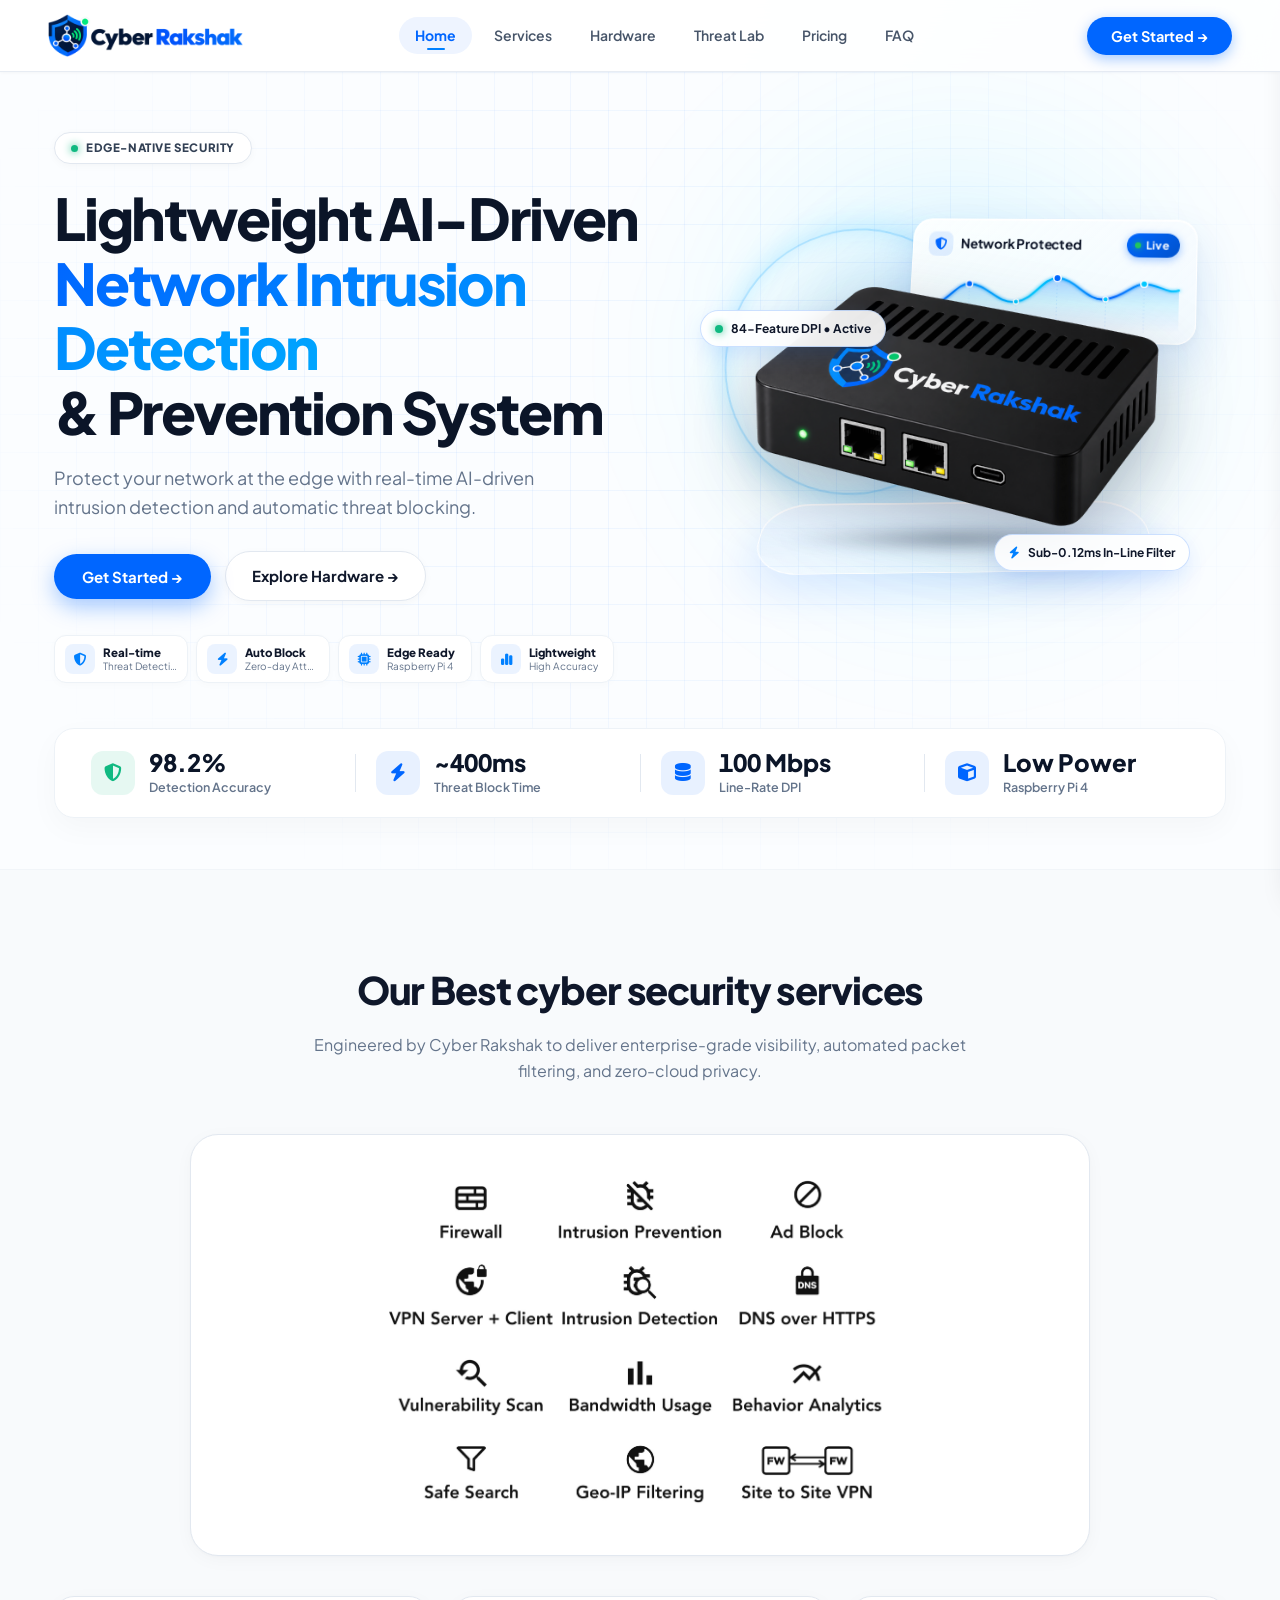
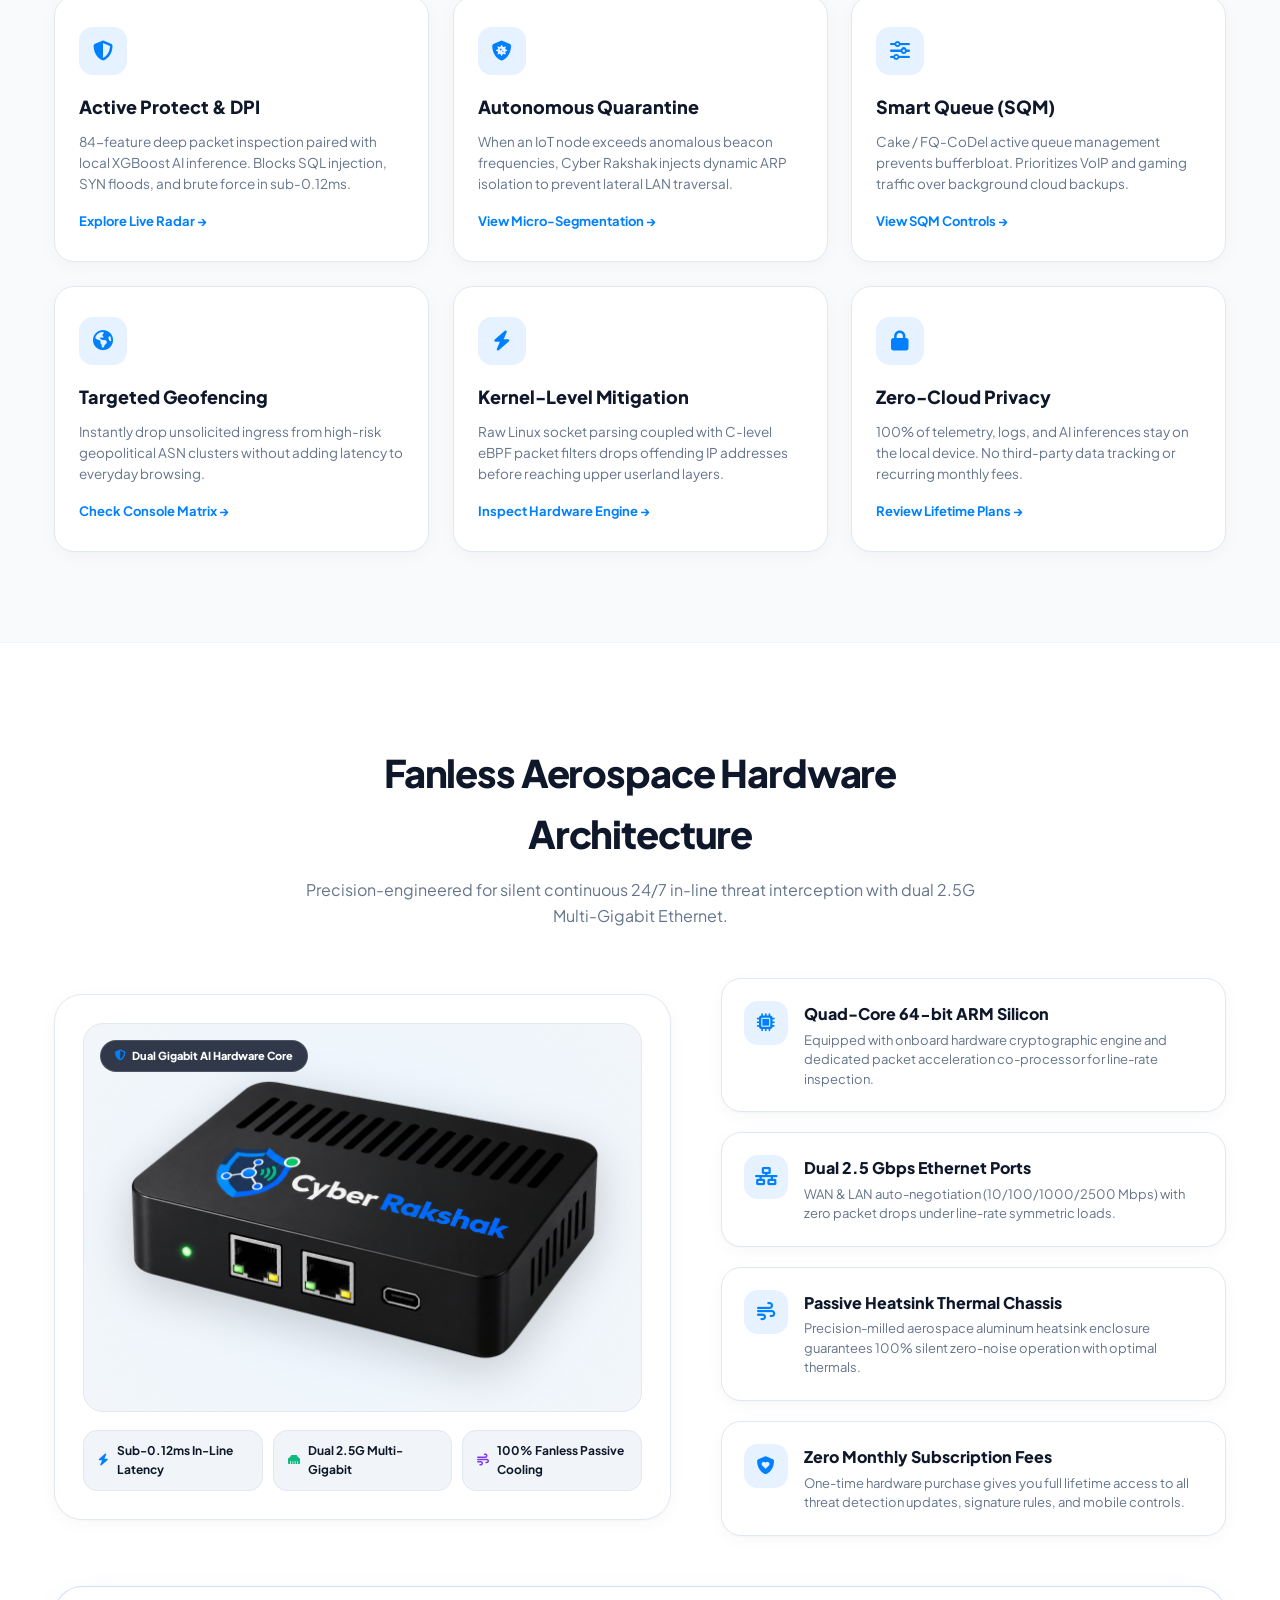
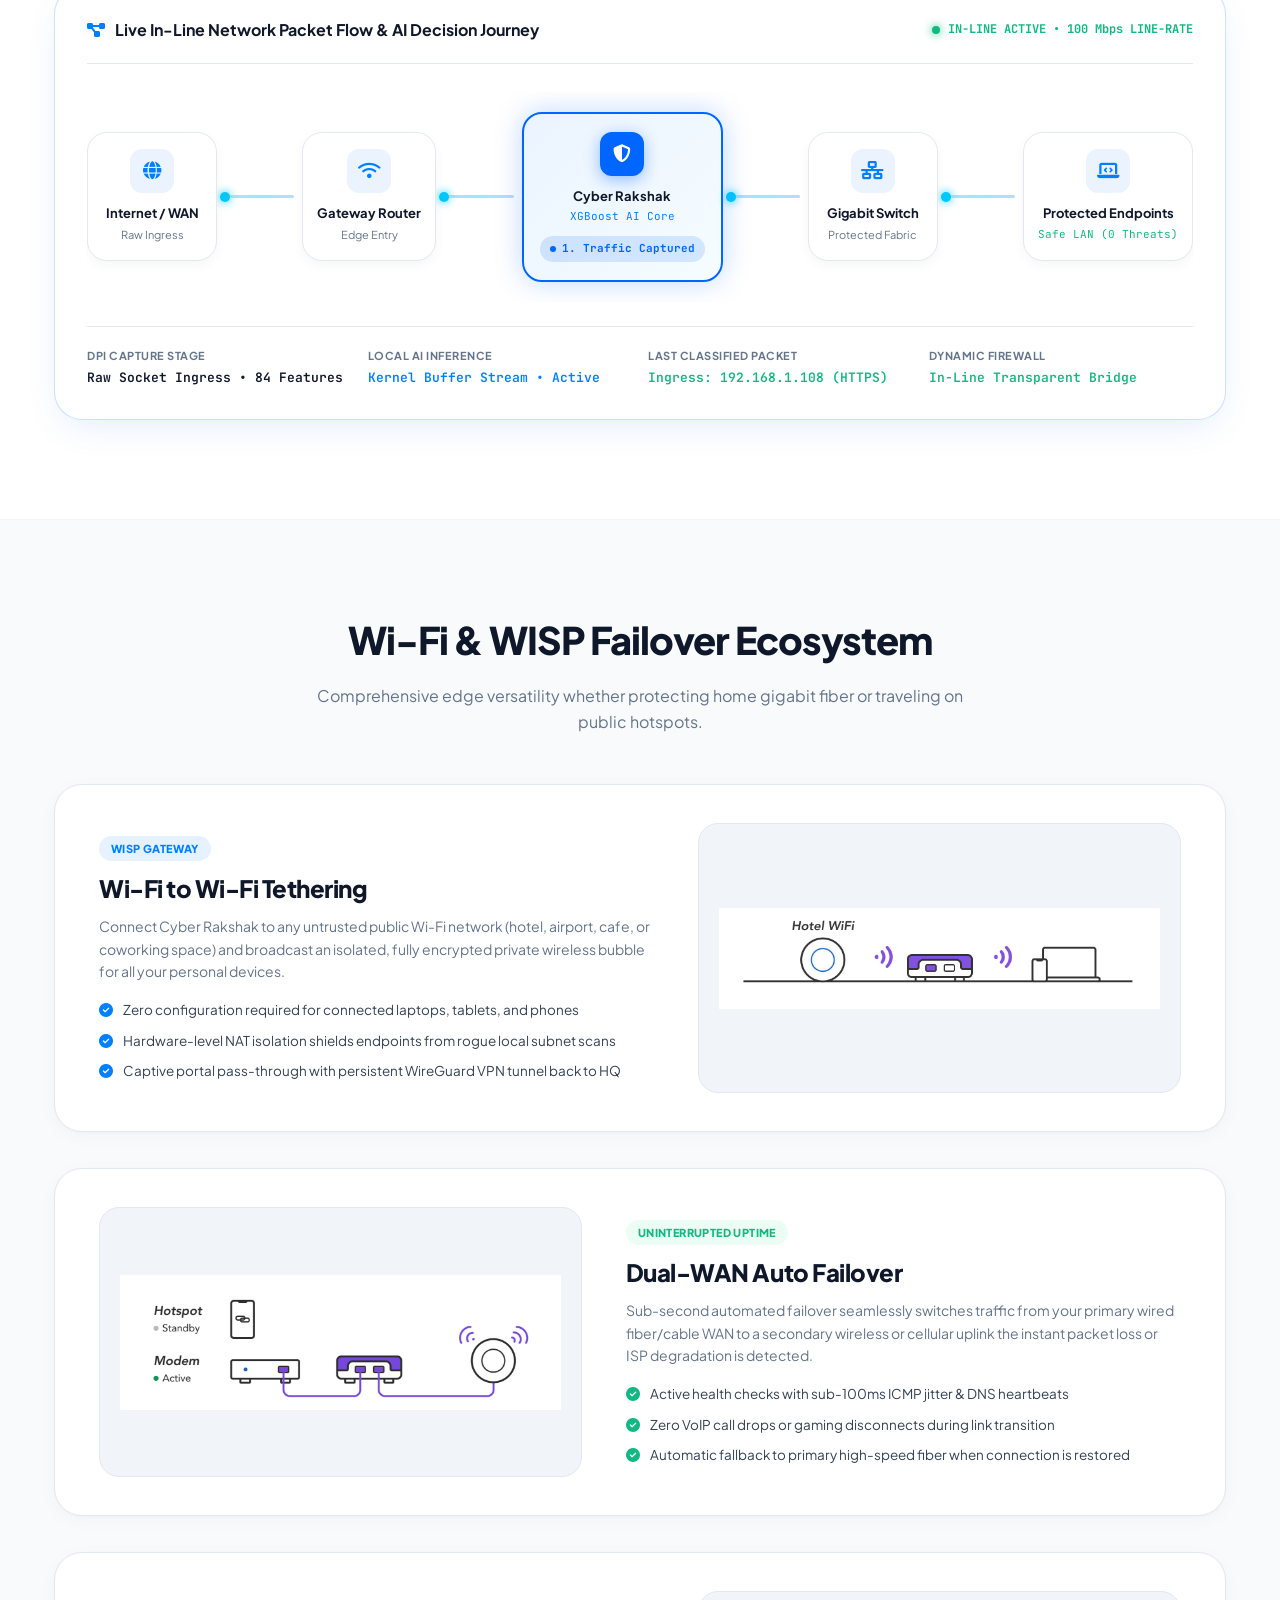
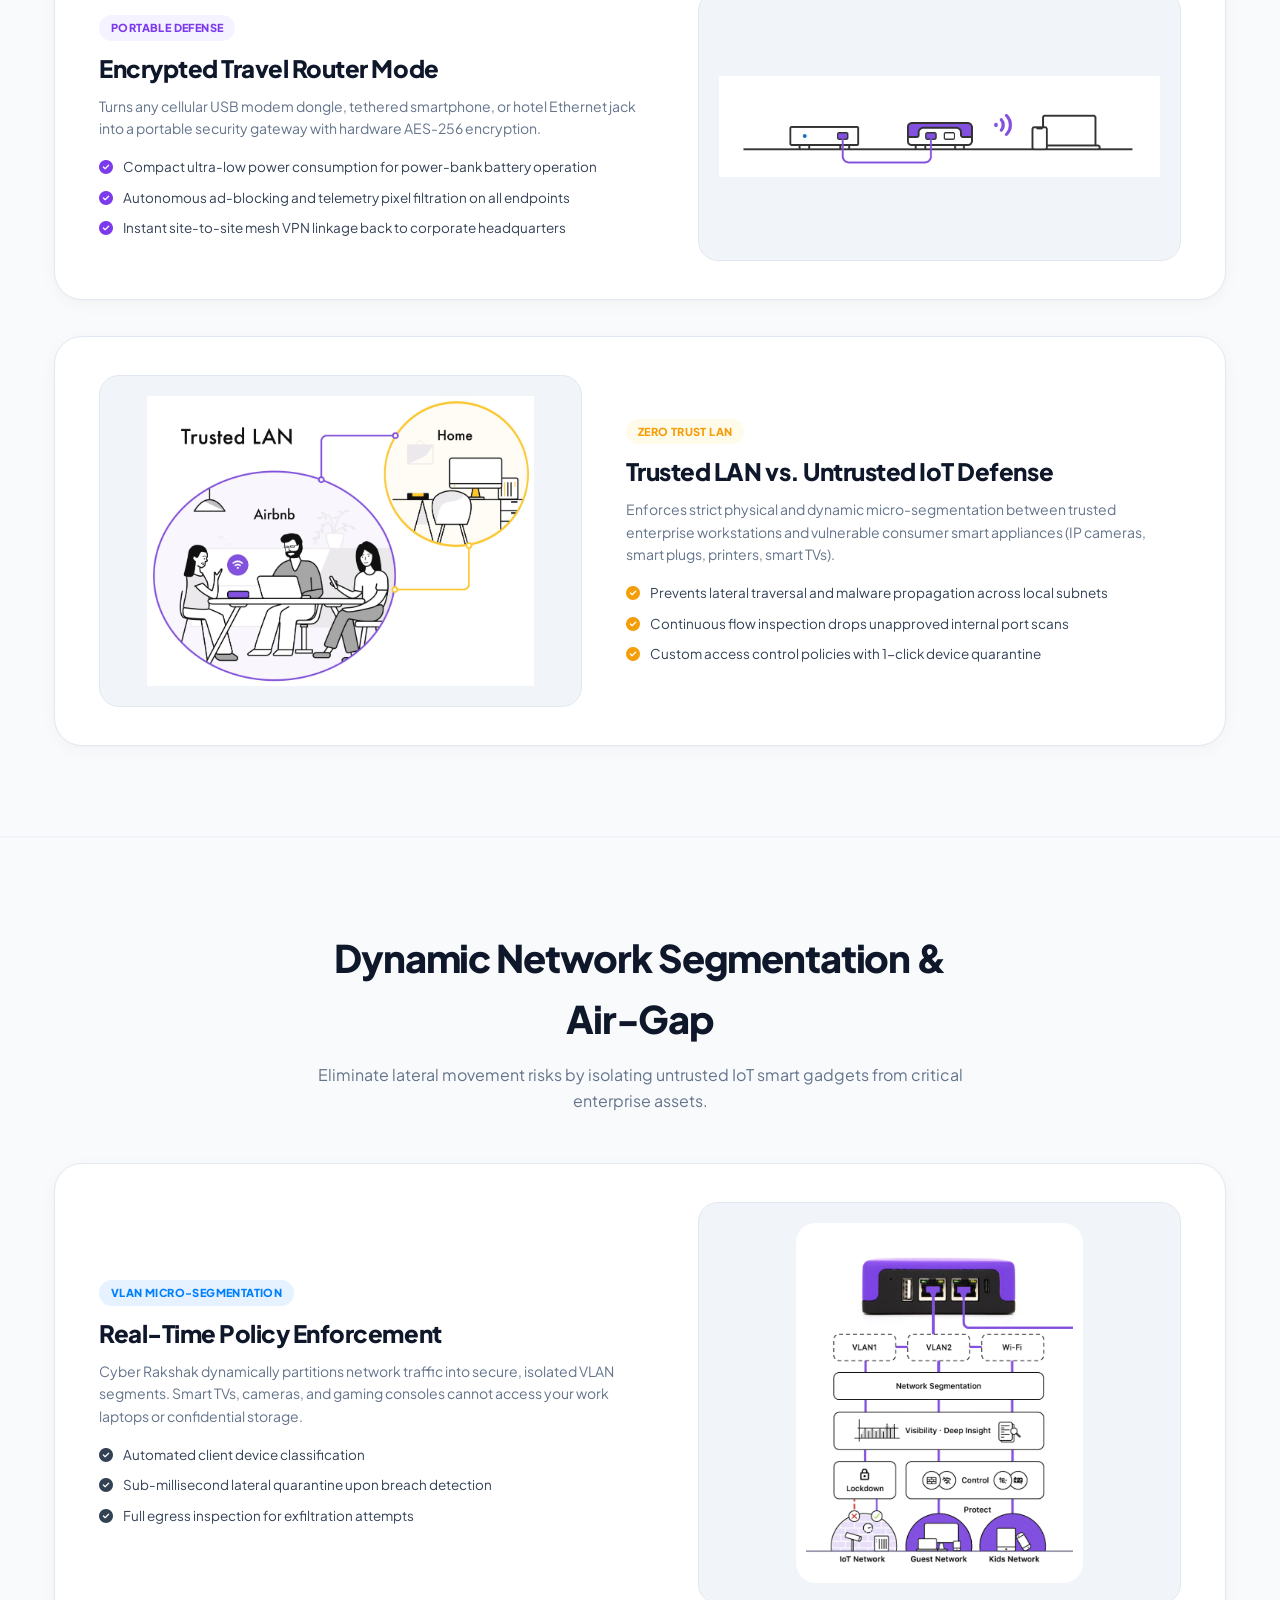
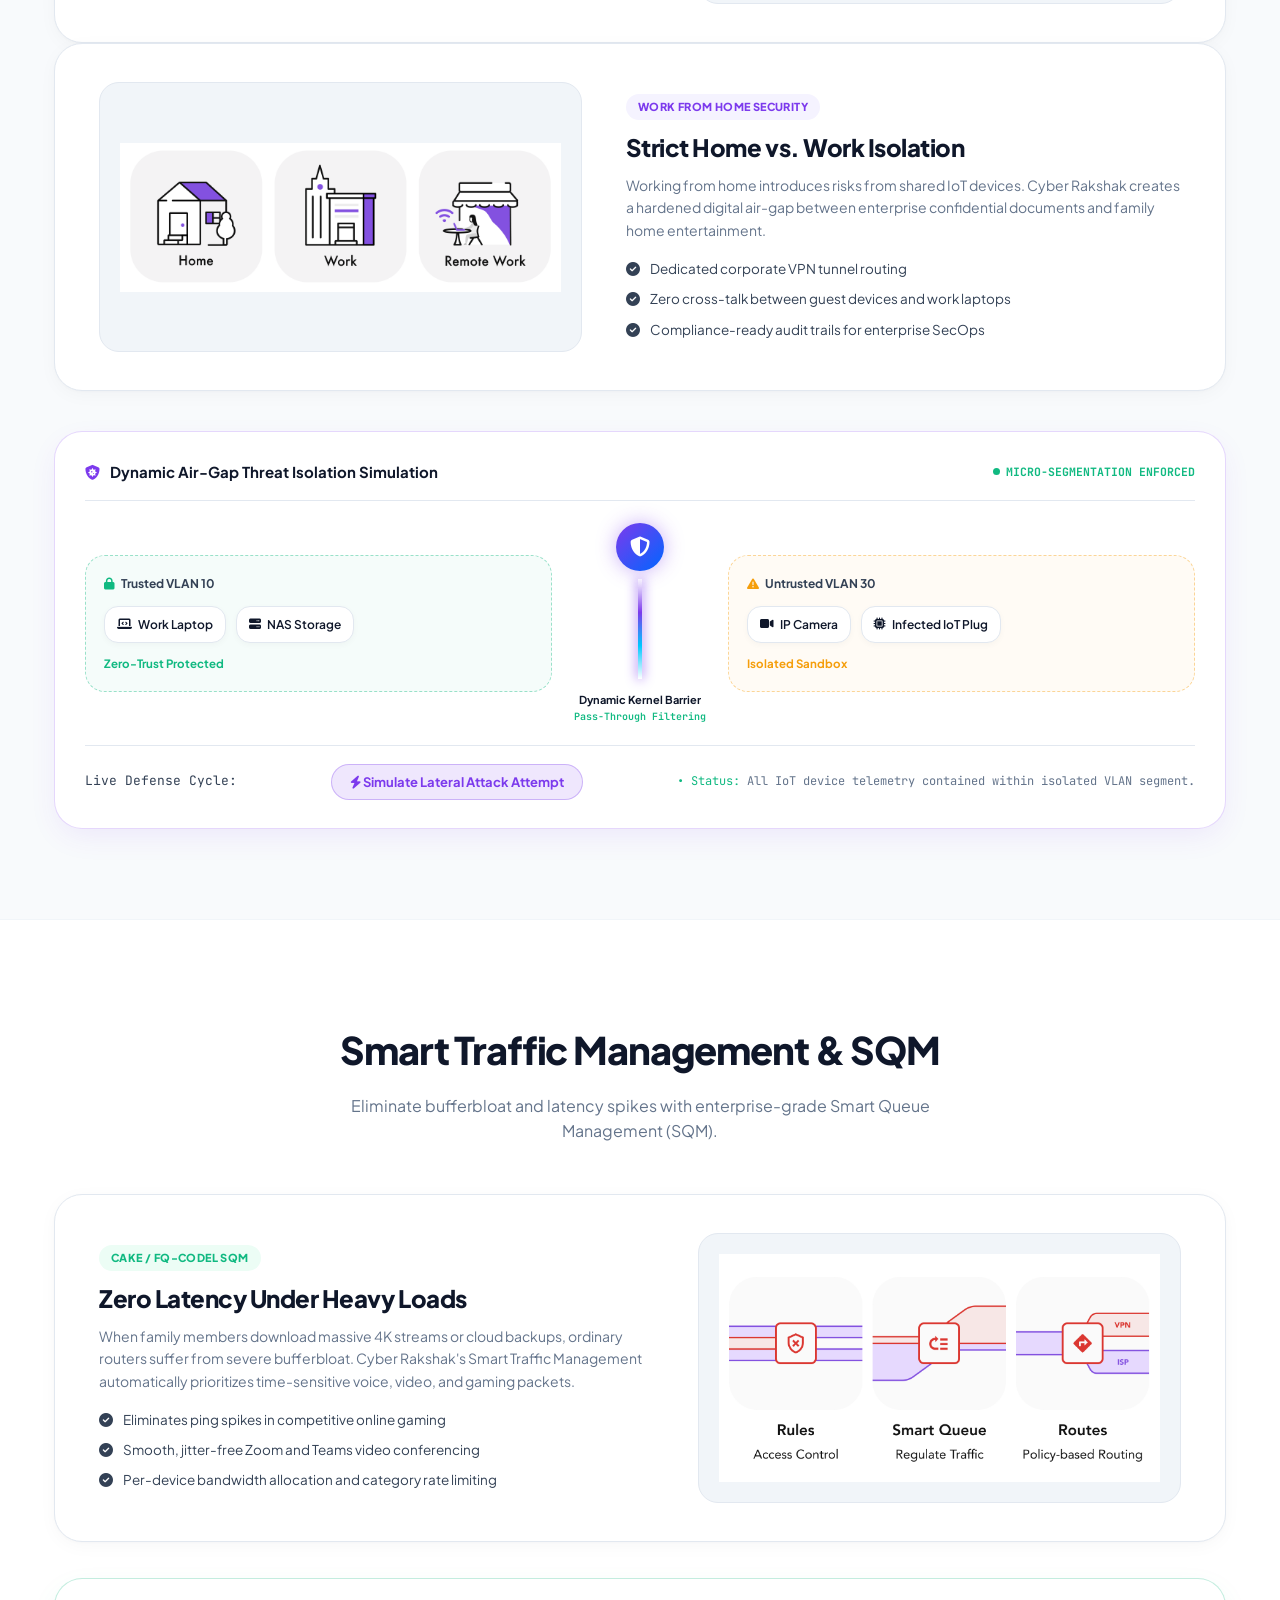
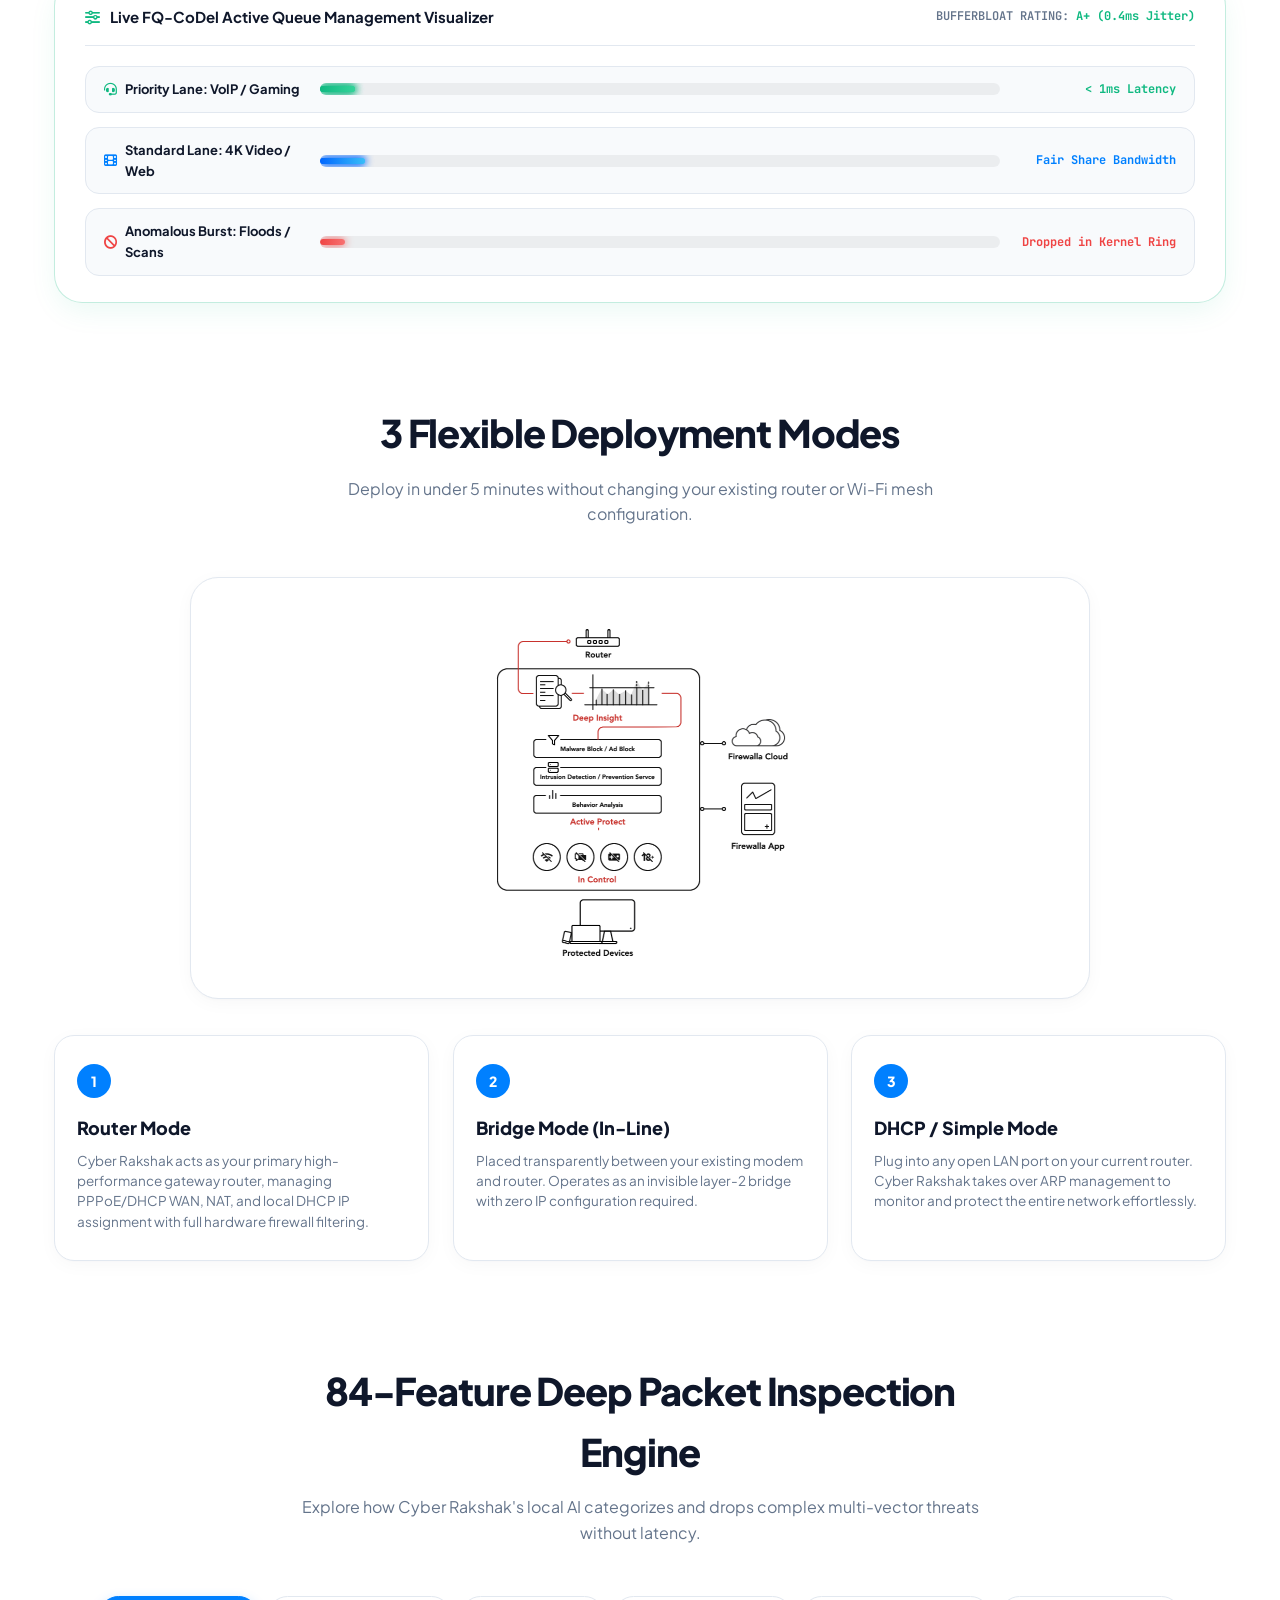
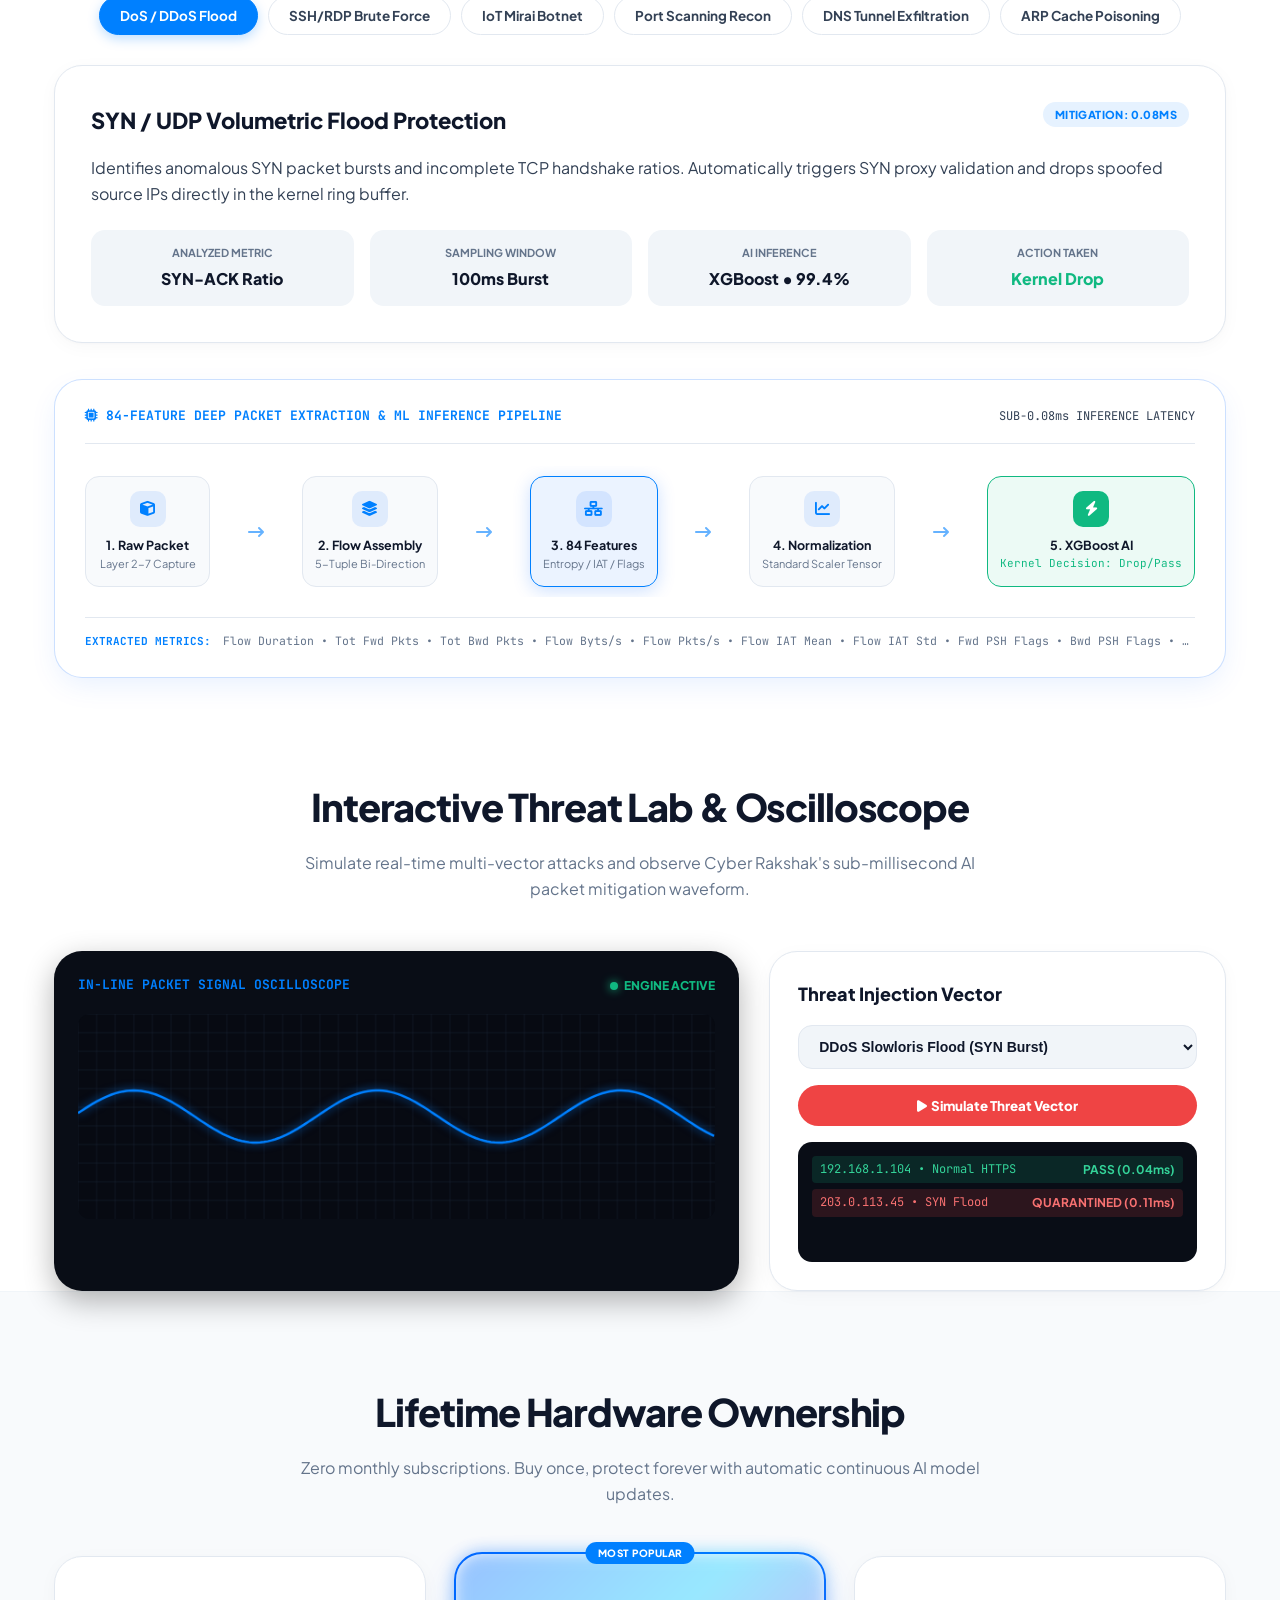
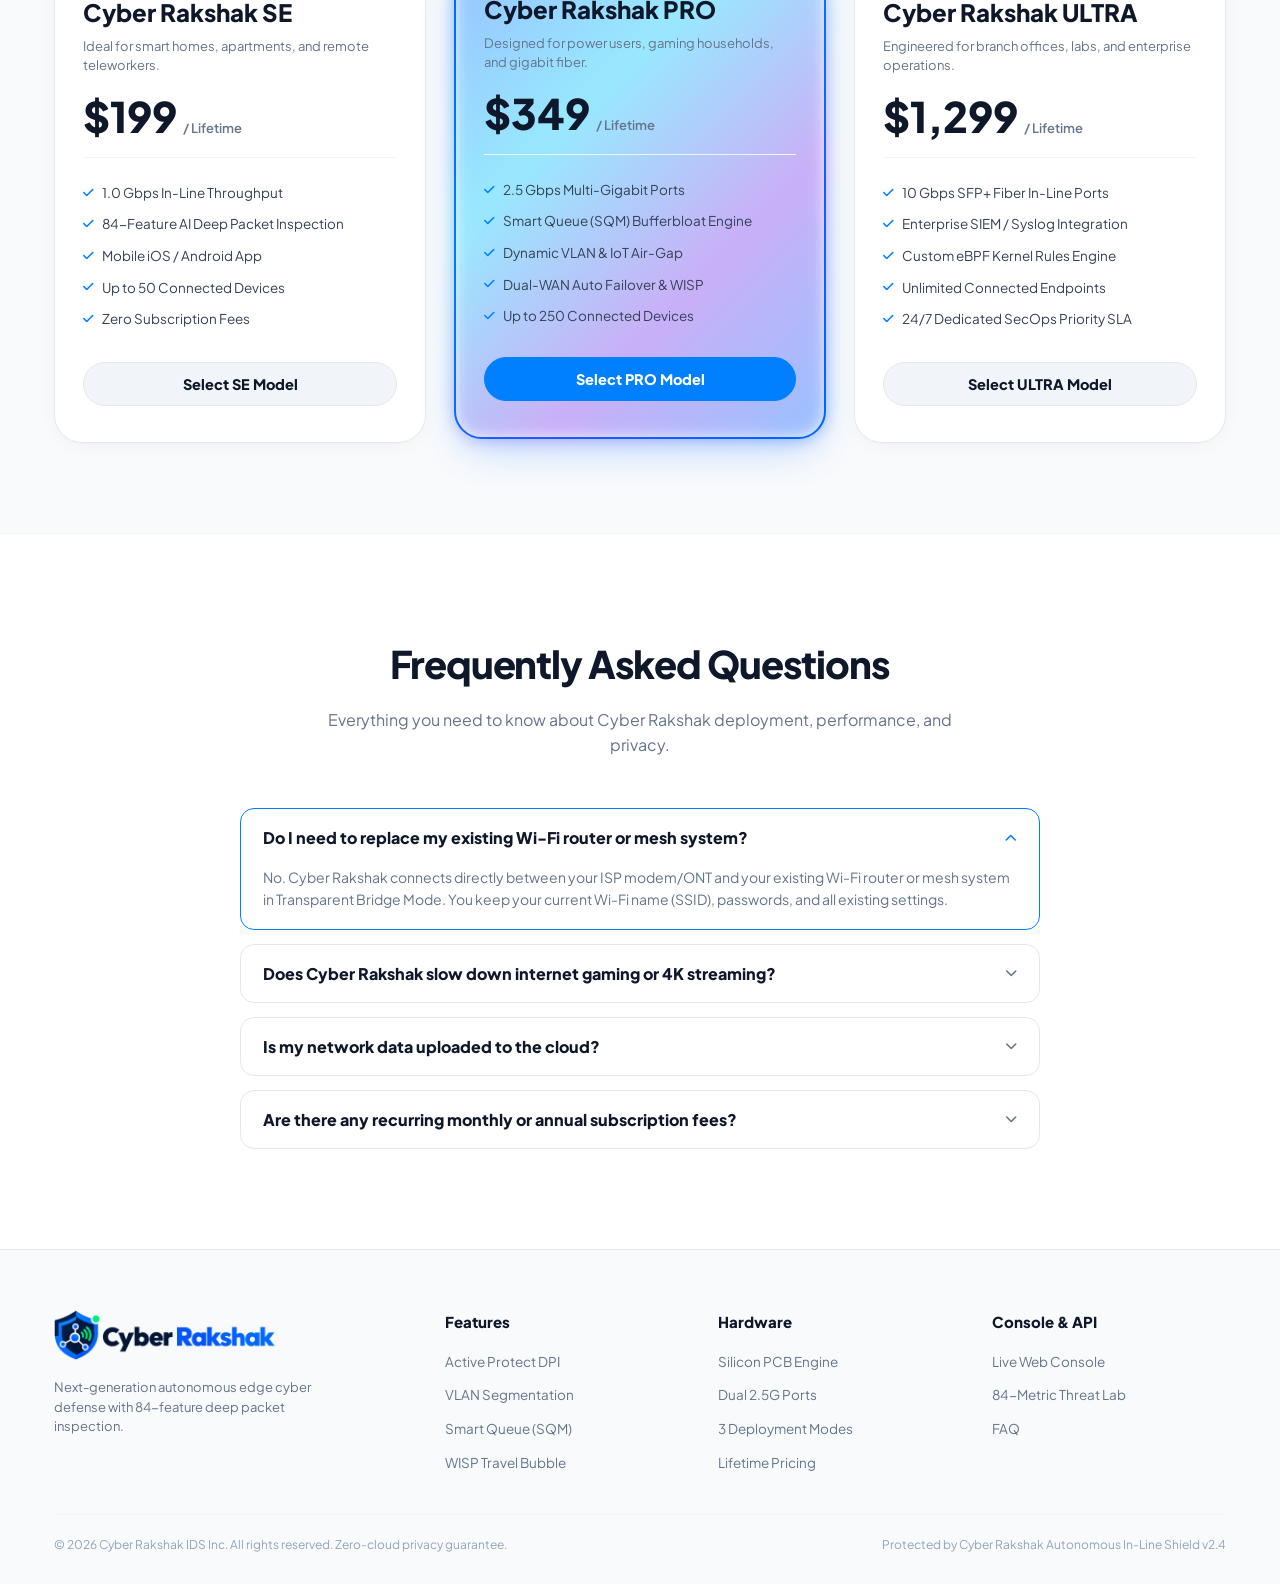
==== showcase_website/index.html @ 77dacbf6 "fix(ui): remove dark/night mode toggle and enforce clean light theme" ====
<!DOCTYPE html>
<html lang="en" data-theme="light">
<head>
    <meta charset="UTF-8">
    <meta name="viewport" content="width=device-width, initial-scale=1.0, maximum-scale=5.0">
    <title>Cyber Rakshak IDS | Protecting Your Digital Future with Autonomous Edge AI</title>
    <meta name="description" content="Cyber Rakshak IDS is an in-line gigabit cyber security hardware firewall powered by 84-feature Deep Packet Inspection and local XGBoost AI. Sub-0.12ms kernel mitigation with zero cloud dependency.">
    
    <!-- Modern Google Fonts -->
    <link rel="preconnect" href="https://fonts.googleapis.com">
    <link rel="preconnect" href="https://fonts.gstatic.com" crossorigin>
    <link href="https://fonts.googleapis.com/css2?family=Plus+Jakarta+Sans:wght@300;400;500;600;700;800;900&family=JetBrains+Mono:wght@400;500;600;700&family=Outfit:wght@500;600;700;800&display=swap" rel="stylesheet">
    
    <!-- Favicon -->
    <link rel="icon" type="image/png" href="assets/cyber_rakshak_shield.png?v=3">
    
    <!-- Font Awesome 6 Icons -->
    <link rel="stylesheet" href="https://cdnjs.cloudflare.com/ajax/libs/font-awesome/6.5.1/css/all.min.css">
    
    <!-- Real Google Identity Services (GIS) SDK -->
    <script src="https://accounts.google.com/gsi/client" async defer></script>
    
    <link rel="stylesheet" href="styles.css">
</head>
<body>

    <!-- Atmospheric Ambient Cyan/Blue Glow in Top-Right -->
    <div class="ambient-glow-aura"></div>

    <!-- ========================================================
         TOP NAVIGATION BAR (Exact Match to User Design Reference)
         ======================================================== -->
    <header class="site-header" id="topNav">
        <div class="container header-container">
            <!-- Brand Logo -->
            <a href="#hero" class="brand-link" aria-label="Cyber Rakshak Home">
                <img src="assets/cyber_rakshak_brand.png?v=3" alt="Cyber Rakshak" class="brand-full-logo-img">
            </a>

            <!-- Center Menu Links -->
            <nav class="nav-menu-center">
                <a href="#hero" class="nav-pill-link active">Home</a>
                <a href="#services" class="nav-pill-link">Services</a>
                <a href="#hardware" class="nav-pill-link">Hardware</a>
                <a href="#scenarios" class="nav-pill-link">Threat Lab</a>
                <a href="#pricing" class="nav-pill-link">Pricing</a>
                <a href="#faq" class="nav-pill-link">FAQ</a>
            </nav>

            <!-- Right Actions: Get Started CTA -->
            <div class="header-right-actions">
                <div id="googleHeaderBtn" style="display: none;"></div>
                <button type="button" class="btn-clean-cta" onclick="triggerRealGoogleAuth()">
                    Get Started &rarr;
                </button>
                <button class="btn-mobile-hamburger" onclick="toggleMobileMenu()" aria-label="Toggle Navigation">
                    <i class="fa-solid fa-bars"></i>
                </button>
            </div>
        </div>
    </header>

    <!-- Mobile Drawer -->
    <div class="mobile-backdrop" id="mobBackdrop" onclick="toggleMobileMenu(false)"></div>
    <div class="mobile-menu-drawer" id="mobDrawer">
        <div class="mob-head">
            <div class="brand-link">
                <img src="assets/cyber_rakshak_brand.png?v=3" alt="Cyber Rakshak" class="brand-full-logo-img mob-logo">
            </div>
            <button class="btn-close-drawer" onclick="toggleMobileMenu(false)" aria-label="Close Menu"><i class="fa-solid fa-xmark"></i></button>
        </div>
        <div class="mob-links">
            <div class="mob-group-title">NAVIGATION</div>
            <a href="#hero" onclick="toggleMobileMenu(false)"><i class="fa-solid fa-house text-blue"></i> Home</a>
            <a href="#services" onclick="toggleMobileMenu(false)"><i class="fa-solid fa-shield-halved text-blue"></i> Services</a>
            <a href="#hardware" onclick="toggleMobileMenu(false)"><i class="fa-solid fa-microchip text-purple"></i> Hardware</a>
            <a href="#scenarios" onclick="toggleMobileMenu(false)"><i class="fa-solid fa-flask text-green"></i> Threat Lab</a>
            <a href="#pricing" onclick="toggleMobileMenu(false)"><i class="fa-solid fa-tag text-amber"></i> Pricing</a>
            <a href="#faq" onclick="toggleMobileMenu(false)"><i class="fa-solid fa-circle-question text-muted"></i> FAQ</a>

            <div style="margin-top: 18px; display: flex; flex-direction: column; gap: 10px;">
                <div id="googleDrawerBtn" style="display: flex; justify-content: center; width: 100%; min-height: 44px;"></div>
                <button type="button" class="btn-clean-cta" onclick="triggerRealGoogleAuth(); toggleMobileMenu(false);" style="width: 100%; justify-content: center; padding: 12px;">
                    Get Started &rarr;
                </button>
            </div>
        </div>
    </div>

    <!-- ========================================================
         HERO SECTION (Exact Match to User Reference Design)
         ======================================================== -->
    <section class="hero-stage-section" id="hero">
        <!-- Animated Cyber Matrix Grid Background -->
        <div class="hero-cyber-grid-overlay"></div>
        
        <div class="container">
            
            <!-- 2-Column Side-by-Side Hero Stage -->
            <div class="hero-split-grid">
                
                <!-- Left Column: Copy, Actions & 4 Micro Cards -->
                <div class="hero-left-col reveal-hero-left">
                    
                    <!-- Green Pill Badge -->
                    <div class="hero-edge-badge">
                        <span class="badge-dot-green"></span>
                        <span class="badge-edge-text">EDGE-NATIVE SECURITY</span>
                    </div>

                    <!-- Main Headline -->
                    <h1 class="hero-main-heading">
                        Lightweight AI-Driven<br>
                        <span class="hero-blue-text">Network Intrusion Detection</span><br>
                        &amp; Prevention System
                    </h1>

                    <!-- Subtitle -->
                    <p class="hero-main-sub">
                        Protect your network at the edge with real-time AI-driven intrusion detection and automatic threat blocking.
                    </p>

                    <!-- Hero Action Buttons -->
                    <div class="hero-main-btns">
                        <button type="button" onclick="triggerRealGoogleAuth()" class="btn-hero-primary-pill btn-magnetic">
                            Get Started &rarr;
                        </button>
                        <a href="#hardware" class="btn-hero-demo-pill">
                            Explore Hardware &rarr;
                        </a>
                    </div>

                    <!-- Row of 4 Feature Micro Cards -->
                    <div class="hero-micro-row">
                        
                        <!-- Card 1: Real-time -->
                        <div class="micro-stat-card">
                            <div class="micro-icon text-blue">
                                <i class="fa-solid fa-shield-halved"></i>
                            </div>
                            <div class="micro-txt">
                                <div class="micro-head">Real-time</div>
                                <div class="micro-desc">Threat Detection</div>
                            </div>
                        </div>

                        <!-- Card 2: Auto Block -->
                        <div class="micro-stat-card">
                            <div class="micro-icon text-blue">
                                <i class="fa-solid fa-bolt"></i>
                            </div>
                            <div class="micro-txt">
                                <div class="micro-head">Auto Block</div>
                                <div class="micro-desc">Zero-day Attacks</div>
                            </div>
                        </div>

                        <!-- Card 3: Edge Ready -->
                        <div class="micro-stat-card">
                            <div class="micro-icon text-blue">
                                <i class="fa-solid fa-microchip"></i>
                            </div>
                            <div class="micro-txt">
                                <div class="micro-head">Edge Ready</div>
                                <div class="micro-desc">Raspberry Pi 4</div>
                            </div>
                        </div>

                        <!-- Card 4: Lightweight -->
                        <div class="micro-stat-card">
                            <div class="micro-icon text-blue">
                                <i class="fa-solid fa-chart-simple"></i>
                            </div>
                            <div class="micro-txt">
                                <div class="micro-head">Lightweight</div>
                                <div class="micro-desc">High Accuracy</div>
                            </div>
                        </div>

                    </div>

                </div>

                <!-- Right Column: 3D Hardware Showcase & Floating Glass Telemetry Card -->
                <div class="hero-right-col reveal-hero-right">
                    <div class="hero-showcase-stage" id="heroHardwareStage">
                        
                        <!-- Atmospheric Studio Halo & Cyber Ring -->
                        <div class="stage-ambient-aura"></div>
                        <div class="stage-cyber-ring"></div>
                        
                        <!-- Animated Radar Pulse Rings -->
                        <div class="stage-radar-ring ring-1"></div>
                        <div class="stage-radar-ring ring-2"></div>
                        
                        <!-- 3D Geometric Platform Pedestal -->
                        <div class="stage-pedestal-platform">
                            <div class="stage-pedestal-rim"></div>
                            <div class="stage-pedestal-top"></div>
                        </div>

                        <!-- Floating Frosted Glass Live Telemetry Card (Exact Mockup Match) -->
                        <div class="floating-telemetry-glass-card" id="heroMainGlassCard" data-parallax="0.035">
                            <div class="glass-card-top">
                                <div class="glass-card-title">
                                    <div class="glass-shield-icon">
                                        <i class="fa-solid fa-shield-halved"></i>
                                    </div>
                                    <span class="glass-card-heading">Network Protected</span>
                                </div>
                                <span class="pill-live-tag">
                                    <span class="live-pulse-dot"></span>
                                    Live
                                </span>
                            </div>
                            <div class="glass-wave-area">
                                <svg viewBox="0 0 340 90" preserveAspectRatio="none" class="wave-chart-svg">
                                    <defs>
                                        <linearGradient id="waveFillGrad" x1="0%" y1="0%" x2="0%" y2="100%">
                                            <stop offset="0%" stop-color="rgba(0, 102, 255, 0.32)" />
                                            <stop offset="50%" stop-color="rgba(0, 200, 255, 0.12)" />
                                            <stop offset="100%" stop-color="rgba(0, 102, 255, 0.0)" />
                                        </linearGradient>
                                        <linearGradient id="waveStrokeGrad" x1="0%" y1="0%" x2="100%" y2="0%">
                                            <stop offset="0%" stop-color="#0066ff" />
                                            <stop offset="45%" stop-color="#00c8ff" />
                                            <stop offset="75%" stop-color="#0066ff" />
                                            <stop offset="100%" stop-color="#00c8ff" />
                                        </linearGradient>
                                        <filter id="glowFilter" x="-20%" y="-20%" width="140%" height="140%">
                                            <feGaussianBlur stdDeviation="2.5" result="blur" />
                                            <feMerge>
                                                <feMergeNode in="blur" />
                                                <feMergeNode in="SourceGraphic" />
                                            </feMerge>
                                        </filter>
                                    </defs>
                                    
                                    <!-- Subtle Grid Guidelines -->
                                    <line x1="60" y1="28" x2="60" y2="90" stroke="rgba(0, 102, 255, 0.15)" stroke-dasharray="2 3" stroke-width="1" />
                                    <line x1="125" y1="52" x2="125" y2="90" stroke="rgba(0, 102, 255, 0.15)" stroke-dasharray="2 3" stroke-width="1" />
                                    <line x1="180" y1="18" x2="180" y2="90" stroke="rgba(0, 102, 255, 0.15)" stroke-dasharray="2 3" stroke-width="1" />
                                    <line x1="245" y1="46" x2="245" y2="90" stroke="rgba(0, 102, 255, 0.15)" stroke-dasharray="2 3" stroke-width="1" />
                                    <line x1="295" y1="24" x2="295" y2="90" stroke="rgba(0, 102, 255, 0.15)" stroke-dasharray="2 3" stroke-width="1" />

                                    <!-- Wave Fill Area -->
                                    <path d="M 0 60 C 30 60, 40 28, 60 28 C 85 28, 100 56, 125 52 C 150 48, 160 18, 180 18 C 205 18, 220 50, 245 46 C 270 42, 280 24, 295 24 C 315 24, 325 38, 340 32 L 340 90 L 0 90 Z" fill="url(#waveFillGrad)"></path>
                                    
                                    <!-- Wave Stroke with Glow -->
                                    <path d="M 0 60 C 30 60, 40 28, 60 28 C 85 28, 100 56, 125 52 C 150 48, 160 18, 180 18 C 205 18, 220 50, 245 46 C 270 42, 280 24, 295 24 C 315 24, 325 38, 340 32" fill="none" stroke="url(#waveStrokeGrad)" stroke-width="2.6" stroke-linecap="round" stroke-linejoin="round" filter="url(#glowFilter)" class="wave-stroke-path"></path>
                                    
                                    <!-- Peak Telemetry Nodes -->
                                    <circle cx="60" cy="28" r="4.5" fill="#0066ff" stroke="#ffffff" stroke-width="1.8" />
                                    <circle cx="125" cy="52" r="3.5" fill="#00c8ff" stroke="#ffffff" stroke-width="1.5" />
                                    <circle cx="180" cy="18" r="5" fill="#0066ff" stroke="#ffffff" stroke-width="2" />
                                    <circle cx="245" cy="46" r="3.5" fill="#00c8ff" stroke="#ffffff" stroke-width="1.5" />
                                    <circle cx="295" cy="24" r="4.5" fill="#00c8ff" stroke="#ffffff" stroke-width="1.8" />
                                </svg>
                            </div>
                        </div>

                        <!-- Micro Floating Security Chips -->
                        <div class="hero-float-chip chip-left" data-parallax="-0.03">
                            <span class="chip-pulse-green"></span>
                            <span>84-Feature DPI &bull; Active</span>
                        </div>
                        <div class="hero-float-chip chip-bottom" data-parallax="0.025">
                            <i class="fa-solid fa-bolt text-blue"></i>
                            <span>Sub-0.12ms In-Line Filter</span>
                        </div>

                        <!-- Device Contact Drop Shadow -->
                        <div class="stage-device-shadow"></div>

                        <!-- Cyber Rakshak Hardware Appliance Image -->
                        <div class="stage-device-wrapper" id="heroDeviceWrapper">
                            <img src="assets/cyber_rakshak_device.png" alt="Cyber Rakshak Autonomous AI Defense Hardware Appliance" class="stage-hardware-device-img">
                        </div>

                    </div>
                </div>

            </div>

            <!-- Full-Width Bottom Stats Glass Banner (Interactive Count-Up Counters) -->
            <div class="hero-bottom-stats-banner reveal-on-scroll">
                
                <!-- Stat 1: 98.2% Detection Accuracy -->
                <div class="banner-stat-item">
                    <div class="banner-icon-box icon-mint">
                        <i class="fa-solid fa-shield-halved"></i>
                    </div>
                    <div class="banner-stat-content">
                        <div class="banner-stat-val counter-stat" data-target="98.2" data-decimals="1" data-suffix="%">98.2%</div>
                        <div class="banner-stat-lbl">Detection Accuracy</div>
                    </div>
                </div>

                <div class="banner-divider"></div>

                <!-- Stat 2: ~400ms Threat Block Time -->
                <div class="banner-stat-item">
                    <div class="banner-icon-box icon-electric">
                        <i class="fa-solid fa-bolt"></i>
                    </div>
                    <div class="banner-stat-content">
                        <div class="banner-stat-val counter-stat" data-target="400" data-prefix="~" data-suffix="ms">~400ms</div>
                        <div class="banner-stat-lbl">Threat Block Time</div>
                    </div>
                </div>

                <div class="banner-divider"></div>

                <!-- Stat 3: 100 Mbps Line-Rate DPI -->
                <div class="banner-stat-item">
                    <div class="banner-icon-box icon-electric">
                        <i class="fa-solid fa-database"></i>
                    </div>
                    <div class="banner-stat-content">
                        <div class="banner-stat-val counter-stat" data-target="100" data-suffix=" Mbps">100 Mbps</div>
                        <div class="banner-stat-lbl">Line-Rate DPI</div>
                    </div>
                </div>

                <div class="banner-divider"></div>

                <!-- Stat 4: Low Power Raspberry Pi 4 -->
                <div class="banner-stat-item">
                    <div class="banner-icon-box icon-electric">
                        <i class="fa-solid fa-cube"></i>
                    </div>
                    <div class="banner-stat-content">
                        <div class="banner-stat-val text-glow" data-text="Low Power">Low Power</div>
                        <div class="banner-stat-lbl">Raspberry Pi 4</div>
                    </div>
                </div>

            </div>

        </div>
    </section>



    <!-- ========================================================
         SECTION 1: "Our Best cyber security services"
         ======================================================== -->
    <section class="services-section" id="services">
        <div class="container">
            
            <div class="section-title-wrap">
                <h2 class="section-title-clean">Our Best cyber security services</h2>
                <p class="section-desc-clean">
                    Engineered by Cyber Rakshak to deliver enterprise-grade visibility, automated packet filtering, and zero-cloud privacy.
                </p>
            </div>

            <!-- Features Icon Grid Asset from User (Optimized Size) -->
            <div class="asset-center-card">
                <img src="assets/features_icon_45affabe-aed8-4848-8291-a58893f74abd.jpg_v=1641816516.png" alt="Cyber Rakshak Security Capabilities Matrix" class="asset-img-features">
            </div>

            <div class="services-grid-6">
                
                <!-- Service 1: Active Protect -->
                <div class="service-box-clean">
                    <div class="service-icon-wrap">
                        <i class="fa-solid fa-shield-halved"></i>
                    </div>
                    <h3>Active Protect &amp; DPI</h3>
                    <p>84-feature deep packet inspection paired with local XGBoost AI inference. Blocks SQL injection, SYN floods, and brute force in sub-0.12ms.</p>
                    <a href="#interactive-lab" class="service-learn-link">Explore Live Radar &rarr;</a>
                </div>

                <!-- Service 2: VqLAN Quarantine -->
                <div class="service-box-clean">
                    <div class="service-icon-wrap">
                        <i class="fa-solid fa-shield-virus"></i>
                    </div>
                    <h3>Autonomous Quarantine</h3>
                    <p>When an IoT node exceeds anomalous beacon frequencies, Cyber Rakshak injects dynamic ARP isolation to prevent lateral LAN traversal.</p>
                    <a href="#segmentation" class="service-learn-link">View Micro-Segmentation &rarr;</a>
                </div>

                <!-- Service 3: Smart Traffic SQM -->
                <div class="service-box-clean">
                    <div class="service-icon-wrap">
                        <i class="fa-solid fa-sliders"></i>
                    </div>
                    <h3>Smart Queue (SQM)</h3>
                    <p>Cake / FQ-CoDel active queue management prevents bufferbloat. Prioritizes VoIP and gaming traffic over background cloud backups.</p>
                    <a href="#traffic-mgmt" class="service-learn-link">View SQM Controls &rarr;</a>
                </div>

                <!-- Service 4: Zero-Trust Geofencing -->
                <div class="service-box-clean">
                    <div class="service-icon-wrap">
                        <i class="fa-solid fa-earth-americas"></i>
                    </div>
                    <h3>Targeted Geofencing</h3>
                    <p>Instantly drop unsolicited ingress from high-risk geopolitical ASN clusters without adding latency to everyday browsing.</p>
                    <a href="#scenarios" class="service-learn-link">Check Console Matrix &rarr;</a>
                </div>

                <!-- Service 5: Sub-0.12ms IPTables Drop -->
                <div class="service-box-clean">
                    <div class="service-icon-wrap">
                        <i class="fa-solid fa-bolt"></i>
                    </div>
                    <h3>Kernel-Level Mitigation</h3>
                    <p>Raw Linux socket parsing coupled with C-level eBPF packet filters drops offending IP addresses before reaching upper userland layers.</p>
                    <a href="#hardware" class="service-learn-link">Inspect Hardware Engine &rarr;</a>
                </div>

                <!-- Service 6: Privacy by Design -->
                <div class="service-box-clean">
                    <div class="service-icon-wrap">
                        <i class="fa-solid fa-lock"></i>
                    </div>
                    <h3>Zero-Cloud Privacy</h3>
                    <p>100% of telemetry, logs, and AI inferences stay on the local device. No third-party data tracking or recurring monthly fees.</p>
                    <a href="#pricing" class="service-learn-link">Review Lifetime Plans &rarr;</a>
                </div>

            </div>

        </div>
    </section>

    <!-- ========================================================
         HARDWARE ARCHITECTURE STAGE
         ======================================================== -->
    <section class="hardware-section" id="hardware">
        <div class="container">
            
            <div class="section-title-wrap">
                <h2 class="section-title-clean">Fanless Aerospace Hardware Architecture</h2>
                <p class="section-desc-clean">
                    Precision-engineered for silent continuous 24/7 in-line threat interception with dual 2.5G Multi-Gigabit Ethernet.
                </p>
            </div>

            <div class="hardware-stage-clean">
                
                <!-- Interactive Stage Display -->
                <div class="hw-preview-box">
                    <div class="hw-main-display">
                        <img id="hwMainImg" src="assets/cyber_rakshak_device.png" alt="Cyber Rakshak Hardware Edge Appliance" class="asset-img-hardware-main">
                        <span class="hw-badge-tag"><i class="fa-solid fa-shield-halved text-blue"></i> Dual Gigabit AI Hardware Core</span>
                    </div>

                    <!-- Hardware Feature Highlight Badges -->
                    <div class="hw-highlights-row">
                        <div class="hw-feature-chip">
                            <i class="fa-solid fa-bolt text-blue"></i>
                            <span>Sub-0.12ms In-Line Latency</span>
                        </div>
                        <div class="hw-feature-chip">
                            <i class="fa-solid fa-ethernet text-green"></i>
                            <span>Dual 2.5G Multi-Gigabit</span>
                        </div>
                        <div class="hw-feature-chip">
                            <i class="fa-solid fa-wind text-purple"></i>
                            <span>100% Fanless Passive Cooling</span>
                        </div>
                    </div>
                </div>

                <!-- Hardware Specs Column -->
                <div class="hw-specs-column">
                    
                    <div class="hw-spec-card">
                        <div class="hw-spec-icon"><i class="fa-solid fa-microchip"></i></div>
                        <div class="hw-spec-text">
                            <h4>Quad-Core 64-bit ARM Silicon</h4>
                            <p>Equipped with onboard hardware cryptographic engine and dedicated packet acceleration co-processor for line-rate inspection.</p>
                        </div>
                    </div>

                    <div class="hw-spec-card">
                        <div class="hw-spec-icon"><i class="fa-solid fa-network-wired"></i></div>
                        <div class="hw-spec-text">
                            <h4>Dual 2.5 Gbps Ethernet Ports</h4>
                            <p>WAN &amp; LAN auto-negotiation (10/100/1000/2500 Mbps) with zero packet drops under line-rate symmetric loads.</p>
                        </div>
                    </div>

                    <div class="hw-spec-card">
                        <div class="hw-spec-icon"><i class="fa-solid fa-wind"></i></div>
                        <div class="hw-spec-text">
                            <h4>Passive Heatsink Thermal Chassis</h4>
                            <p>Precision-milled aerospace aluminum heatsink enclosure guarantees 100% silent zero-noise operation with optimal thermals.</p>
                        </div>
                    </div>

                    <div class="hw-spec-card">
                        <div class="hw-spec-icon"><i class="fa-solid fa-shield-heart"></i></div>
                        <div class="hw-spec-text">
                            <h4>Zero Monthly Subscription Fees</h4>
                            <p>One-time hardware purchase gives you full lifetime access to all threat detection updates, signature rules, and mobile controls.</p>
                        </div>
                    </div>

                </div>

            </div>

            <!-- Live Interactive In-Line Network Packet Journey Architecture -->
            <div class="interactive-network-pipeline-container reveal-on-scroll">
                <div class="pipeline-header">
                    <div class="pipeline-title">
                        <i class="fa-solid fa-diagram-project text-blue"></i>
                        <span>Live In-Line Network Packet Flow &amp; AI Decision Journey</span>
                    </div>
                    <div class="pipeline-status">
                        <span class="pulse-indicator-emerald"></span>
                        <span class="font-mono">IN-LINE ACTIVE &bull; 100 Mbps LINE-RATE</span>
                    </div>
                </div>
                
                <div class="network-topology-flow">
                    <!-- Node 1: Internet WAN -->
                    <div class="topo-node" id="node-wan" title="Raw Incoming Packet Ingress">
                        <div class="topo-icon-box"><i class="fa-solid fa-globe"></i></div>
                        <div class="topo-label">Internet / WAN</div>
                        <div class="topo-sub">Raw Ingress</div>
                    </div>

                    <!-- Cable 1 -->
                    <div class="topo-cable">
                        <div class="cable-line"></div>
                        <div class="traveling-packet packet-1"></div>
                    </div>

                    <!-- Node 2: Gateway Router -->
                    <div class="topo-node" id="node-router" title="Border Gateway">
                        <div class="topo-icon-box"><i class="fa-solid fa-wifi"></i></div>
                        <div class="topo-label">Gateway Router</div>
                        <div class="topo-sub">Edge Entry</div>
                    </div>

                    <!-- Cable 2 -->
                    <div class="topo-cable">
                        <div class="cable-line"></div>
                        <div class="traveling-packet packet-2"></div>
                    </div>

                    <!-- Node 3: CYBER RAKSHAK CORE APPLIANCE (Hero Node) -->
                    <div class="topo-node topo-core-node" id="node-cyberrakshak" title="Cyber Rakshak Autonomous AI Engine">
                        <div class="core-glow-aura"></div>
                        <div class="topo-icon-box core-icon"><i class="fa-solid fa-shield-halved"></i></div>
                        <div class="topo-label">Cyber Rakshak</div>
                        <div class="topo-sub text-blue font-mono">XGBoost AI Core</div>
                        
                        <!-- Live Dynamic Step HUD -->
                        <div class="core-step-badge" id="coreLiveStep">
                            <span class="step-dot-pulse"></span>
                            <span id="coreLiveStepText">1. Traffic Captured</span>
                        </div>
                    </div>

                    <!-- Cable 3 -->
                    <div class="topo-cable">
                        <div class="cable-line"></div>
                        <div class="traveling-packet packet-3"></div>
                    </div>

                    <!-- Node 4: Gigabit Switch / Mesh -->
                    <div class="topo-node" id="node-switch" title="Internal LAN Switch">
                        <div class="topo-icon-box"><i class="fa-solid fa-network-wired"></i></div>
                        <div class="topo-label">Gigabit Switch</div>
                        <div class="topo-sub">Protected Fabric</div>
                    </div>

                    <!-- Cable 4 -->
                    <div class="topo-cable">
                        <div class="cable-line"></div>
                        <div class="traveling-packet packet-4"></div>
                    </div>

                    <!-- Node 5: Protected Endpoints & IoT -->
                    <div class="topo-node" id="node-endpoints" title="Workstations, Laptops & IoT">
                        <div class="topo-icon-box"><i class="fa-solid fa-laptop-code"></i></div>
                        <div class="topo-label">Protected Endpoints</div>
                        <div class="topo-sub text-green font-mono">Safe LAN (0 Threats)</div>
                    </div>
                </div>

                <!-- Live Interactive Telemetry Terminal Bar -->
                <div class="pipeline-hud-strip">
                    <div class="hud-item">
                        <span class="hud-label">DPI CAPTURE STAGE</span>
                        <span class="hud-value font-mono" id="hudDpiStage">Raw Socket &bull; 84 Features</span>
                    </div>
                    <div class="hud-item">
                        <span class="hud-label">LOCAL AI INFERENCE</span>
                        <span class="hud-value font-mono text-blue" id="hudAiInference">XGBoost Edge &bull; 0.08ms</span>
                    </div>
                    <div class="hud-item">
                        <span class="hud-label">LAST CLASSIFIED PACKET</span>
                        <span class="hud-value font-mono text-green" id="hudPacketStatus">Allowed (Safe TCP Stream)</span>
                    </div>
                    <div class="hud-item">
                        <span class="hud-label">DYNAMIC FIREWALL</span>
                        <span class="hud-value font-mono text-green" id="hudMitigationStatus">Line-Rate Active &bull; Sub-0.12ms</span>
                    </div>
                </div>
            </div>

        </div>
    </section>

    <!-- ========================================================
         WI-FI, WISP & FAILOVER ECOSYSTEM (Full-Width Feature Cards)
         ======================================================== -->
    <section class="services-section" id="wifi-wisp">
        <div class="container">
            
            <div class="section-title-wrap">
                <h2 class="section-title-clean">Wi-Fi &amp; WISP Failover Ecosystem</h2>
                <p class="section-desc-clean">
                    Comprehensive edge versatility whether protecting home gigabit fiber or traveling on public hotspots.
                </p>
            </div>

            <div class="wifi-full-cards-stack">
                
                <!-- Card 1: Wi-Fi to Wi-Fi WISP -->
                <div class="clean-feature-split-card">
                    <div class="split-desc-body">
                        <span class="quad-tag-pill pill-blue">WISP Gateway</span>
                        <h3>Wi-Fi to Wi-Fi Tethering</h3>
                        <p>
                            Connect Cyber Rakshak to any untrusted public Wi-Fi network (hotel, airport, cafe, or coworking space) and broadcast an isolated, fully encrypted private wireless bubble for all your personal devices.
                        </p>
                        <ul class="split-bullet-list">
                            <li><i class="fa-solid fa-circle-check text-blue"></i> Zero configuration required for connected laptops, tablets, and phones</li>
                            <li><i class="fa-solid fa-circle-check text-blue"></i> Hardware-level NAT isolation shields endpoints from rogue local subnet scans</li>
                            <li><i class="fa-solid fa-circle-check text-blue"></i> Captive portal pass-through with persistent WireGuard VPN tunnel back to HQ</li>
                        </ul>
                    </div>
                    <div class="split-media-box">
                        <img src="assets/Wifi_to_Wifi.jpg_v=1641816991.png" alt="Wi-Fi to Wi-Fi WISP Tethering Diagram" class="asset-img-diagram">
                    </div>
                </div>

                <!-- Card 2: WAN Failover (GIF) -->
                <div class="clean-feature-split-card reverse-split">
                    <div class="split-media-box">
                        <img src="assets/wifiwan_failover.gif_v=1641816933.png" alt="Dual-WAN Auto Failover Animation" class="asset-img-diagram">
                    </div>
                    <div class="split-desc-body">
                        <span class="quad-tag-pill pill-green">Uninterrupted Uptime</span>
                        <h3>Dual-WAN Auto Failover</h3>
                        <p>
                            Sub-second automated failover seamlessly switches traffic from your primary wired fiber/cable WAN to a secondary wireless or cellular uplink the instant packet loss or ISP degradation is detected.
                        </p>
                        <ul class="split-bullet-list">
                            <li><i class="fa-solid fa-circle-check text-green"></i> Active health checks with sub-100ms ICMP jitter &amp; DNS heartbeats</li>
                            <li><i class="fa-solid fa-circle-check text-green"></i> Zero VoIP call drops or gaming disconnects during link transition</li>
                            <li><i class="fa-solid fa-circle-check text-green"></i> Automatic fallback to primary high-speed fiber when connection is restored</li>
                        </ul>
                    </div>
                </div>

                <!-- Card 3: Wi-Fi Hotspot Mode -->
                <div class="clean-feature-split-card">
                    <div class="split-desc-body">
                        <span class="quad-tag-pill pill-purple">Portable Defense</span>
                        <h3>Encrypted Travel Router Mode</h3>
                        <p>
                            Turns any cellular USB modem dongle, tethered smartphone, or hotel Ethernet jack into a portable security gateway with hardware AES-256 encryption.
                        </p>
                        <ul class="split-bullet-list">
                            <li><i class="fa-solid fa-circle-check text-purple"></i> Compact ultra-low power consumption for power-bank battery operation</li>
                            <li><i class="fa-solid fa-circle-check text-purple"></i> Autonomous ad-blocking and telemetry pixel filtration on all endpoints</li>
                            <li><i class="fa-solid fa-circle-check text-purple"></i> Instant site-to-site mesh VPN linkage back to corporate headquarters</li>
                        </ul>
                    </div>
                    <div class="split-media-box">
                        <img src="assets/Wifi_Hotspot.jpg_v=1641816995.png" alt="Wi-Fi Travel Hotspot Mode" class="asset-img-diagram">
                    </div>
                </div>

                <!-- Card 4: Trusted LAN Segment -->
                <div class="clean-feature-split-card reverse-split">
                    <div class="split-media-box">
                        <img src="assets/TrustedLAN.jpg_v=1641817097.png" alt="Trusted LAN Segment Protection" class="asset-img-diagram">
                    </div>
                    <div class="split-desc-body">
                        <span class="quad-tag-pill pill-amber">Zero Trust LAN</span>
                        <h3>Trusted LAN vs. Untrusted IoT Defense</h3>
                        <p>
                            Enforces strict physical and dynamic micro-segmentation between trusted enterprise workstations and vulnerable consumer smart appliances (IP cameras, smart plugs, printers, smart TVs).
                        </p>
                        <ul class="split-bullet-list">
                            <li><i class="fa-solid fa-circle-check text-amber"></i> Prevents lateral traversal and malware propagation across local subnets</li>
                            <li><i class="fa-solid fa-circle-check text-amber"></i> Continuous flow inspection drops unapproved internal port scans</li>
                            <li><i class="fa-solid fa-circle-check text-amber"></i> Custom access control policies with 1-click device quarantine</li>
                        </ul>
                    </div>
                </div>

            </div>

        </div>
    </section>

    <!-- ========================================================
         NETWORK SEGMENTATION & AIR-GAP (VLAN ANIMATION + HOME/WORK)
         ======================================================== -->
    <section class="services-section" id="segmentation">
        <div class="container">
            
            <div class="section-title-wrap">
                <h2 class="section-title-clean">Dynamic Network Segmentation &amp; Air-Gap</h2>
                <p class="section-desc-clean">
                    Eliminate lateral movement risks by isolating untrusted IoT smart gadgets from critical enterprise assets.
                </p>
            </div>

            <!-- Split Card 1: VLAN Animation GIF -->
            <div class="clean-feature-split-card">
                <div class="split-desc-body">
                    <span class="quad-tag-pill pill-blue">VLAN Micro-Segmentation</span>
                    <h3>Real-Time Policy Enforcement</h3>
                    <p>
                        Cyber Rakshak dynamically partitions network traffic into secure, isolated VLAN segments. Smart TVs, cameras, and gaming consoles cannot access your work laptops or confidential storage.
                    </p>
                    <ul class="split-bullet-list">
                        <li><i class="fa-solid fa-circle-check"></i> Automated client device classification</li>
                        <li><i class="fa-solid fa-circle-check"></i> Sub-millisecond lateral quarantine upon breach detection</li>
                        <li><i class="fa-solid fa-circle-check"></i> Full egress inspection for exfiltration attempts</li>
                    </ul>
                </div>
                <div class="split-media-box">
                    <img src="assets/Segmentation_anim_7c35d608-cc31-4da8-b002-d4b3aeb57d4c.gif_v=1642145518.png" alt="Dynamic VLAN Segmentation Animation" class="asset-img-portrait">
                </div>
            </div>

            <!-- Split Card 2: Home vs Work Air-Gap -->
            <div class="clean-feature-split-card reverse-split">
                <div class="split-media-box">
                    <img src="assets/home_work_3_1.png_v=1641816445.png" alt="Home vs Work Network Isolation Diagram" class="asset-img-diagram">
                </div>
                <div class="split-desc-body">
                    <span class="quad-tag-pill pill-purple">Work From Home Security</span>
                    <h3>Strict Home vs. Work Isolation</h3>
                    <p>
                        Working from home introduces risks from shared IoT devices. Cyber Rakshak creates a hardened digital air-gap between enterprise confidential documents and family home entertainment.
                    </p>
                    <ul class="split-bullet-list">
                        <li><i class="fa-solid fa-circle-check"></i> Dedicated corporate VPN tunnel routing</li>
                        <li><i class="fa-solid fa-circle-check"></i> Zero cross-talk between guest devices and work laptops</li>
                        <li><i class="fa-solid fa-circle-check"></i> Compliance-ready audit trails for enterprise SecOps</li>
                    </ul>
                </div>
            </div>

            <!-- Dynamic Air-Gap & VLAN Threat Containment Simulator -->
            <div class="interactive-airgap-visualizer reveal-on-scroll">
                <div class="airgap-header">
                    <div class="airgap-title">
                        <i class="fa-solid fa-shield-virus text-purple"></i>
                        <span>Dynamic Air-Gap Threat Isolation Simulation</span>
                    </div>
                    <div class="airgap-status-badge font-mono">
                        <span class="airgap-indicator-dot"></span>
                        <span id="airgapStatusText">MICRO-SEGMENTATION ENFORCED</span>
                    </div>
                </div>

                <div class="airgap-zones-grid">
                    <!-- Zone 1: Trusted Enterprise LAN -->
                    <div class="airgap-zone trusted-zone">
                        <div class="zone-badge"><i class="fa-solid fa-lock text-green"></i> Trusted VLAN 10</div>
                        <div class="zone-devices">
                            <div class="zone-device-node"><i class="fa-solid fa-laptop-code"></i> <span>Work Laptop</span></div>
                            <div class="zone-device-node"><i class="fa-solid fa-server"></i> <span>NAS Storage</span></div>
                        </div>
                        <div class="zone-label text-green">Zero-Trust Protected</div>
                    </div>

                    <!-- Cyber Rakshak Dynamic Air-Gap Firewall Barrier -->
                    <div class="airgap-barrier-node">
                        <div class="barrier-shield-core">
                            <i class="fa-solid fa-shield-halved"></i>
                        </div>
                        <div class="barrier-beam" id="barrierBeam"></div>
                        <div class="barrier-label">Dynamic Kernel Barrier</div>
                        <div class="barrier-action" id="barrierAction">Pass-Through Filtering</div>
                    </div>

                    <!-- Zone 2: Untrusted IoT & Guest Subnet -->
                    <div class="airgap-zone untrusted-zone">
                        <div class="zone-badge"><i class="fa-solid fa-triangle-exclamation text-amber"></i> Untrusted VLAN 30</div>
                        <div class="zone-devices">
                            <div class="zone-device-node"><i class="fa-solid fa-video"></i> <span>IP Camera</span></div>
                            <div class="zone-device-node threat-node" id="threatDeviceNode"><i class="fa-solid fa-microchip"></i> <span>Infected IoT Plug</span></div>
                        </div>
                        <div class="zone-label text-amber">Isolated Sandbox</div>
                    </div>
                </div>

                <div class="airgap-sim-controls">
                    <span class="font-mono text-muted" style="font-size: 13px;">Live Defense Cycle:</span>
                    <button type="button" class="btn-sim-trigger" id="btnSimAirGap" onclick="triggerAirGapSim()">
                        <i class="fa-solid fa-bolt"></i> Simulate Lateral Attack Attempt
                    </button>
                    <div class="airgap-sim-log font-mono" id="airgapSimLog">
                        <span class="text-green">&bull; Status:</span> All IoT device telemetry contained within isolated VLAN segment.
                    </div>
                </div>
            </div>

        </div>
    </section>

    <!-- ========================================================
         SMART TRAFFIC MANAGEMENT & SQM
         ======================================================== -->
    <section class="hardware-section" id="traffic-mgmt">
        <div class="container">
            
            <div class="section-title-wrap">
                <h2 class="section-title-clean">Smart Traffic Management &amp; SQM</h2>
                <p class="section-desc-clean">
                    Eliminate bufferbloat and latency spikes with enterprise-grade Smart Queue Management (SQM).
                </p>
            </div>

            <div class="clean-feature-split-card">
                <div class="split-desc-body">
                    <span class="quad-tag-pill pill-green">Cake / FQ-CoDel SQM</span>
                    <h3>Zero Latency Under Heavy Loads</h3>
                    <p>
                        When family members download massive 4K streams or cloud backups, ordinary routers suffer from severe bufferbloat. Cyber Rakshak's Smart Traffic Management automatically prioritizes time-sensitive voice, video, and gaming packets.
                    </p>
                    <ul class="split-bullet-list">
                        <li><i class="fa-solid fa-circle-check"></i> Eliminates ping spikes in competitive online gaming</li>
                        <li><i class="fa-solid fa-circle-check"></i> Smooth, jitter-free Zoom and Teams video conferencing</li>
                        <li><i class="fa-solid fa-circle-check"></i> Per-device bandwidth allocation and category rate limiting</li>
                    </ul>
                </div>
                <div class="split-media-box">
                    <img src="assets/SmartTrafficManagement_ef5508f0-dd1b-4507-ba54-321b45ee6e07.png_v=1641816630.png" alt="Smart Traffic Management and SQM Queuing" class="asset-img-diagram">
                </div>
            </div>

            <!-- Live 3-Lane SQM Interactive Traffic Visualizer -->
            <div class="interactive-sqm-traffic-lanes reveal-on-scroll">
                <div class="sqm-header">
                    <div class="sqm-title">
                        <i class="fa-solid fa-sliders text-green"></i>
                        <span>Live FQ-CoDel Active Queue Management Visualizer</span>
                    </div>
                    <div class="sqm-metrics-pill font-mono">
                        <span>BUFFERBLOAT RATING: <strong class="text-green">A+ (0.4ms Jitter)</strong></span>
                    </div>
                </div>

                <div class="sqm-lanes-container">
                    <!-- Lane 1: Ultra High Priority (Gaming & Realtime VoIP) -->
                    <div class="sqm-lane priority-lane">
                        <div class="lane-tag">
                            <i class="fa-solid fa-headset text-green"></i>
                            <span>Priority Lane: VoIP / Gaming</span>
                        </div>
                        <div class="lane-track">
                            <div class="stream-particle stream-green p-1"></div>
                            <div class="stream-particle stream-green p-2"></div>
                            <div class="stream-particle stream-green p-3"></div>
                        </div>
                        <div class="lane-stat font-mono text-green">&lt; 1ms Latency</div>
                    </div>

                    <!-- Lane 2: Balanced Bulk (Streaming & HTTPS) -->
                    <div class="sqm-lane balanced-lane">
                        <div class="lane-tag">
                            <i class="fa-solid fa-film text-blue"></i>
                            <span>Standard Lane: 4K Video / Web</span>
                        </div>
                        <div class="lane-track">
                            <div class="stream-particle stream-blue p-1"></div>
                            <div class="stream-particle stream-blue p-2"></div>
                        </div>
                        <div class="lane-stat font-mono text-blue">Fair Share Bandwidth</div>
                    </div>

                    <!-- Lane 3: Anomalous Ingress (SYN Floods / Scans - Throttled & Dropped) -->
                    <div class="sqm-lane throttled-lane">
                        <div class="lane-tag">
                            <i class="fa-solid fa-ban text-ruby"></i>
                            <span>Anomalous Burst: Floods / Scans</span>
                        </div>
                        <div class="lane-track">
                            <div class="stream-particle stream-ruby p-drop"></div>
                        </div>
                        <div class="lane-stat font-mono text-ruby">Dropped in Kernel Ring</div>
                    </div>
                </div>
            </div>

        </div>
    </section>

    <!-- ========================================================
         3 INSTALLATION MODES (HOW IT WORKS GIF)
         ======================================================== -->
    <section class="quad-grid-section" id="install-modes">
        <div class="container">
            
            <div class="section-title-wrap">
                <h2 class="section-title-clean">3 Flexible Deployment Modes</h2>
                <p class="section-desc-clean">
                    Deploy in under 5 minutes without changing your existing router or Wi-Fi mesh configuration.
                </p>
            </div>

            <!-- How It Works Asset Diagram (Optimized Size) -->
            <div class="asset-center-card" style="text-align: center; margin-bottom: 36px;">
                <img src="assets/howitworks_4320x1920_7928fafe-a7b5-41dc-8dba-ad0bd9bd4f29.gif" alt="3 Installation Modes Diagram" class="asset-img-modes">
            </div>

            <div class="modes-tri-grid">
                
                <div class="mode-card-item">
                    <div class="mode-badge-number">1</div>
                    <h4>Router Mode</h4>
                    <p>Cyber Rakshak acts as your primary high-performance gateway router, managing PPPoE/DHCP WAN, NAT, and local DHCP IP assignment with full hardware firewall filtering.</p>
                </div>

                <div class="mode-card-item">
                    <div class="mode-badge-number">2</div>
                    <h4>Bridge Mode (In-Line)</h4>
                    <p>Placed transparently between your existing modem and router. Operates as an invisible layer-2 bridge with zero IP configuration required.</p>
                </div>

                <div class="mode-card-item">
                    <div class="mode-badge-number">3</div>
                    <h4>DHCP / Simple Mode</h4>
                    <p>Plug into any open LAN port on your current router. Cyber Rakshak takes over ARP management to monitor and protect the entire network effortlessly.</p>
                </div>

            </div>

        </div>
    </section>

    

    <!-- ========================================================
         84-METRIC SCENARIO EXPLORER TABS
         ======================================================== -->
    <section class="hardware-section" id="scenarios">
        <div class="container">
            
            <div class="section-title-wrap">
                <h2 class="section-title-clean">84-Feature Deep Packet Inspection Engine</h2>
                <p class="section-desc-clean">
                    Explore how Cyber Rakshak's local AI categorizes and drops complex multi-vector threats without latency.
                </p>
            </div>

            <!-- Tabs Navigation -->
            <div class="scenario-tabs-nav">
                <button class="scenario-tab-btn active" onclick="switchScenario('dos', this)">DoS / DDoS Flood</button>
                <button class="scenario-tab-btn" onclick="switchScenario('brute', this)">SSH/RDP Brute Force</button>
                <button class="scenario-tab-btn" onclick="switchScenario('botnet', this)">IoT Mirai Botnet</button>
                <button class="scenario-tab-btn" onclick="switchScenario('recon', this)">Port Scanning Recon</button>
                <button class="scenario-tab-btn" onclick="switchScenario('dns', this)">DNS Tunnel Exfiltration</button>
                <button class="scenario-tab-btn" onclick="switchScenario('arp', this)">ARP Cache Poisoning</button>
            </div>

            <!-- Tab Content Pane -->
            <div class="scenario-display-card">
                
                <!-- DoS Pane -->
                <div id="pane-dos" class="scenario-content-pane active">
                    <div class="scenario-header-row">
                        <h3>SYN / UDP Volumetric Flood Protection</h3>
                        <span class="quad-tag-pill pill-blue">Mitigation: 0.08ms</span>
                    </div>
                    <p>Identifies anomalous SYN packet bursts and incomplete TCP handshake ratios. Automatically triggers SYN proxy validation and drops spoofed source IPs directly in the kernel ring buffer.</p>
                    <div class="scenario-metrics-grid">
                        <div class="metric-pill-box"><div class="m-label">Analyzed Metric</div><div class="m-val">SYN-ACK Ratio</div></div>
                        <div class="metric-pill-box"><div class="m-label">Sampling Window</div><div class="m-val">100ms Burst</div></div>
                        <div class="metric-pill-box"><div class="m-label">AI Inference</div><div class="m-val">XGBoost &bull; 99.4%</div></div>
                        <div class="metric-pill-box"><div class="m-label">Action Taken</div><div class="m-val text-green">Kernel Drop</div></div>
                    </div>
                </div>

                <!-- Brute Force Pane -->
                <div id="pane-brute" class="scenario-content-pane">
                    <div class="scenario-header-row">
                        <h3>SSH / RDP Credential Stuffing Defense</h3>
                        <span class="quad-tag-pill pill-green">Mitigation: 0.12ms</span>
                    </div>
                    <p>Detects rapid authentication failure handshakes across ports 22, 3389, and custom enterprise VPN tunnels. Applies exponential backoff rate limiting and permanent IP quarantine.</p>
                    <div class="scenario-metrics-grid">
                        <div class="metric-pill-box"><div class="m-label">Analyzed Metric</div><div class="m-val">Auth Fail Velocity</div></div>
                        <div class="metric-pill-box"><div class="m-label">Threshold</div><div class="m-val">&gt; 5 attempts/sec</div></div>
                        <div class="metric-pill-box"><div class="m-label">AI Inference</div><div class="m-val">XGBoost &bull; 99.8%</div></div>
                        <div class="metric-pill-box"><div class="m-label">Action Taken</div><div class="m-val text-ruby">Instant Blacklist</div></div>
                    </div>
                </div>

                <!-- Botnet Pane -->
                <div id="pane-botnet" class="scenario-content-pane">
                    <div class="scenario-header-row">
                        <h3>IoT Mirai &amp; Command &amp; Control (C2) Isolation</h3>
                        <span class="quad-tag-pill pill-purple">Mitigation: 0.10ms</span>
                    </div>
                    <p>Identifies micro-beaconing intervals and anomalous outbound encrypted DNS tunnels from smart cameras, bulbs, and thermostats. Quarantines compromised devices into an isolated VqLAN segment.</p>
                    <div class="scenario-metrics-grid">
                        <div class="metric-pill-box"><div class="m-label">Analyzed Metric</div><div class="m-val">Beacon Entropy</div></div>
                        <div class="metric-pill-box"><div class="m-label">Egress Flow</div><div class="m-val">C2 Heartbeat</div></div>
                        <div class="metric-pill-box"><div class="m-label">AI Inference</div><div class="m-val">XGBoost &bull; 98.9%</div></div>
                        <div class="metric-pill-box"><div class="m-label">Action Taken</div><div class="m-val text-purple">VLAN Isolation</div></div>
                    </div>
                </div>

                <!-- Recon Pane -->
                <div id="pane-recon" class="scenario-content-pane">
                    <div class="scenario-header-row">
                        <h3>Stealth Port Scanning &amp; Service Probing</h3>
                        <span class="quad-tag-pill pill-amber">Mitigation: 0.09ms</span>
                    </div>
                    <p>Recognizes FIN, Xmas, and Null stealth port sweeps. Obfuscates active network topology with dynamic honeypot responses while silently logging the attacker's footprint.</p>
                    <div class="scenario-metrics-grid">
                        <div class="metric-pill-box"><div class="m-label">Analyzed Metric</div><div class="m-val">Port Sequence Entropy</div></div>
                        <div class="metric-pill-box"><div class="m-label">Scan Type</div><div class="m-val">SYN/FIN Sweep</div></div>
                        <div class="metric-pill-box"><div class="m-label">AI Inference</div><div class="m-val">XGBoost &bull; 99.6%</div></div>
                        <div class="metric-pill-box"><div class="m-label">Action Taken</div><div class="m-val text-amber">Tarpit Response</div></div>
                    </div>
                </div>

                <!-- DNS Tunnel Pane -->
                <div id="pane-dns" class="scenario-content-pane">
                    <div class="scenario-header-row">
                        <h3>DNS Tunnel Data Exfiltration Detection</h3>
                        <span class="quad-tag-pill pill-blue">Mitigation: 0.11ms</span>
                    </div>
                    <p>Calculates Shannon entropy on subdomain labels to detect base64 encoded data exfiltration over standard UDP port 53 without decrypting user payloads.</p>
                    <div class="scenario-metrics-grid">
                        <div class="metric-pill-box"><div class="m-label">Analyzed Metric</div><div class="m-val">Subdomain Entropy</div></div>
                        <div class="metric-pill-box"><div class="m-label">Payload Size</div><div class="m-val">High Variance</div></div>
                        <div class="metric-pill-box"><div class="m-label">AI Inference</div><div class="m-val">XGBoost &bull; 99.1%</div></div>
                        <div class="metric-pill-box"><div class="m-label">Action Taken</div><div class="m-val text-ruby">DNS Sinkhole</div></div>
                    </div>
                </div>

                <!-- ARP Pane -->
                <div id="pane-arp" class="scenario-content-pane">
                    <div class="scenario-header-row">
                        <h3>ARP Cache Poisoning &amp; Man-In-The-Middle (MITM)</h3>
                        <span class="quad-tag-pill pill-green">Mitigation: 0.07ms</span>
                    </div>
                    <p>Monitors gratuitous ARP broadcast traffic to detect spoofed MAC-to-IP bindings. Preserves authentic gateway tables and alerts the network administrator immediately.</p>
                    <div class="scenario-metrics-grid">
                        <div class="metric-pill-box"><div class="m-label">Analyzed Metric</div><div class="m-val">MAC-IP Binding Rate</div></div>
                        <div class="metric-pill-box"><div class="m-label">Attack Type</div><div class="m-val">Gratuitous ARP</div></div>
                        <div class="metric-pill-box"><div class="m-label">AI Inference</div><div class="m-val">Heuristic &bull; 100%</div></div>
                        <div class="metric-pill-box"><div class="m-label">Action Taken</div><div class="m-val text-green">Binding Locked</div></div>
                    </div>
                </div>

            </div>

            <!-- Technical 84-Feature Processing Pipeline Visualizer -->
            <div class="interactive-feature-pipeline reveal-on-scroll">
                <div class="pipeline-flow-header">
                    <div class="font-mono text-blue" style="font-size: 13px; font-weight: 700;">
                        <i class="fa-solid fa-microchip"></i> 84-FEATURE DEEP PACKET EXTRACTION &amp; ML INFERENCE PIPELINE
                    </div>
                    <span class="font-mono text-muted" style="font-size: 12px;">SUB-0.08ms INFERENCE LATENCY</span>
                </div>

                <div class="pipeline-flow-steps">
                    <!-- Step 1: Raw Packet -->
                    <div class="flow-step-node">
                        <div class="flow-step-icon"><i class="fa-solid fa-cube"></i></div>
                        <div class="flow-step-label">1. Raw Packet</div>
                        <div class="flow-step-sub">Layer 2-7 Capture</div>
                    </div>
                    <div class="flow-step-arrow"><i class="fa-solid fa-arrow-right-long"></i></div>

                    <!-- Step 2: Flow Assembly -->
                    <div class="flow-step-node">
                        <div class="flow-step-icon"><i class="fa-solid fa-layer-group"></i></div>
                        <div class="flow-step-label">2. Flow Assembly</div>
                        <div class="flow-step-sub">5-Tuple Bi-Direction</div>
                    </div>
                    <div class="flow-step-arrow"><i class="fa-solid fa-arrow-right-long"></i></div>

                    <!-- Step 3: Feature Extraction -->
                    <div class="flow-step-node active-step">
                        <div class="flow-step-icon core-icon"><i class="fa-solid fa-network-wired"></i></div>
                        <div class="flow-step-label">3. 84 Features</div>
                        <div class="flow-step-sub">Entropy / IAT / Flags</div>
                    </div>
                    <div class="flow-step-arrow"><i class="fa-solid fa-arrow-right-long"></i></div>

                    <!-- Step 4: Normalization -->
                    <div class="flow-step-node">
                        <div class="flow-step-icon"><i class="fa-solid fa-chart-line"></i></div>
                        <div class="flow-step-label">4. Normalization</div>
                        <div class="flow-step-sub">Standard Scaler Tensor</div>
                    </div>
                    <div class="flow-step-arrow"><i class="fa-solid fa-arrow-right-long"></i></div>

                    <!-- Step 5: XGBoost Model -->
                    <div class="flow-step-node success-step">
                        <div class="flow-step-icon"><i class="fa-solid fa-bolt"></i></div>
                        <div class="flow-step-label">5. XGBoost AI</div>
                        <div class="flow-step-sub text-green font-mono">Kernel Decision: Drop/Pass</div>
                    </div>
                </div>

                <div class="feature-metrics-ticker">
                    <span class="ticker-tag font-mono">EXTRACTED METRICS:</span>
                    <div class="ticker-scroll-content font-mono">
                        <span>Flow Duration &bull; Tot Fwd Pkts &bull; Tot Bwd Pkts &bull; Flow Byts/s &bull; Flow Pkts/s &bull; Flow IAT Mean &bull; Flow IAT Std &bull; Fwd PSH Flags &bull; Bwd PSH Flags &bull; FIN Flag Cnt &bull; SYN Flag Cnt &bull; RST Flag Cnt &bull; ACK Flag Cnt &bull; URG Flag Cnt &bull; Down/Up Ratio &bull; Init Win bytes &bull; Active Mean</span>
                    </div>
                </div>
            </div>

        </div>
    </section>

    <!-- ========================================================
         INTERACTIVE SIGNAL OSCILLOSCOPE & THREAT INJECTION LAB
         ======================================================== -->
    <section class="quad-grid-section" id="interactive-lab">
        <div class="container">
            
            <div class="section-title-wrap">
                <h2 class="section-title-clean">Interactive Threat Lab &amp; Oscilloscope</h2>
                <p class="section-desc-clean">
                    Simulate real-time multi-vector attacks and observe Cyber Rakshak's sub-millisecond AI packet mitigation waveform.
                </p>
            </div>

            <div class="lab-split-grid">
                
                <!-- Canvas Waveform -->
                <div class="lab-canvas-card">
                    <div class="lab-canvas-head">
                        <span class="font-mono text-blue" style="font-size: 13px; font-weight: 700;">IN-LINE PACKET SIGNAL OSCILLOSCOPE</span>
                        <div class="canvas-status-badge">
                            <span class="status-dot-emerald"></span>
                            <span>ENGINE ACTIVE</span>
                        </div>
                    </div>
                    <canvas id="shieldOscCanvas" width="550" height="220" style="width: 100%; border-radius: 12px; background: #070a12;"></canvas>
                </div>

                <!-- Controls -->
                <div class="lab-controls-card">
                    <h3 class="lab-control-title">Threat Injection Vector</h3>
                    
                    <select id="attackSelect" class="attack-select-clean">
                        <option value="DDoS Slowloris Flood">DDoS Slowloris Flood (SYN Burst)</option>
                        <option value="SSH Brute Force Attack">SSH Credential Brute Force</option>
                        <option value="IoT Mirai C2 Beacon">IoT Mirai C2 Outbound Beacon</option>
                        <option value="DNS Data Exfiltration Tunnel">DNS Tunnel Data Exfiltration</option>
                        <option value="Normal Clean Stream">Normal Web Traffic Stream (Baseline)</option>
                    </select>

                    <button class="btn-trigger-attack" onclick="injectThreatVector()">
                        <i class="fa-solid fa-play"></i> &nbsp;Simulate Threat Vector
                    </button>

                    <div class="attack-live-feed" id="attackFeed">
                        <div class="feed-entry clean">
                            <span class="font-mono">192.168.1.104 &bull; Normal HTTPS</span>
                            <strong>PASS (0.04ms)</strong>
                        </div>
                        <div class="feed-entry blocked">
                            <span class="font-mono">203.0.113.45 &bull; SYN Flood</span>
                            <strong>QUARANTINED (0.11ms)</strong>
                        </div>
                    </div>
                </div>

            </div>

        </div>
    </section>

    <!-- ========================================================
         LIFETIME PRICING TIERS (ZERO MONTHLY SUBSCRIPTION)
         ======================================================== -->
    <section class="services-section" id="pricing">
        <div class="container">
            
            <div class="section-title-wrap">
                <h2 class="section-title-clean">Lifetime Hardware Ownership</h2>
                <p class="section-desc-clean">
                    Zero monthly subscriptions. Buy once, protect forever with automatic continuous AI model updates.
                </p>
            </div>

            <div class="pricing-cards-grid">
                
                <!-- Plan 1: Home SE -->
                <div class="clean-price-card">
                    <h3 class="plan-name">Cyber Rakshak SE</h3>
                    <p class="plan-sub">Ideal for smart homes, apartments, and remote teleworkers.</p>
                    <div class="price-val-wrap">
                        <span class="price-amount">$199</span>
                        <span class="price-period">/ Lifetime</span>
                    </div>
                    <ul class="plan-features-list">
                        <li><i class="fa-solid fa-check"></i> 1.0 Gbps In-Line Throughput</li>
                        <li><i class="fa-solid fa-check"></i> 84-Feature AI Deep Packet Inspection</li>
                        <li><i class="fa-solid fa-check"></i> Mobile iOS / Android App</li>
                        <li><i class="fa-solid fa-check"></i> Up to 50 Connected Devices</li>
                        <li><i class="fa-solid fa-check"></i> Zero Subscription Fees</li>
                    </ul>
                    <button type="button" onclick="triggerRealGoogleAuth()" class="btn-plan-action">Select SE Model</button>
                </div>

                <!-- Plan 2: Pro (Featured) -->
                <div class="clean-price-card featured-plan">
                    <span class="plan-popular-tag">MOST POPULAR</span>
                    <h3 class="plan-name">Cyber Rakshak PRO</h3>
                    <p class="plan-sub">Designed for power users, gaming households, and gigabit fiber.</p>
                    <div class="price-val-wrap">
                        <span class="price-amount">$349</span>
                        <span class="price-period">/ Lifetime</span>
                    </div>
                    <ul class="plan-features-list">
                        <li><i class="fa-solid fa-check"></i> 2.5 Gbps Multi-Gigabit Ports</li>
                        <li><i class="fa-solid fa-check"></i> Smart Queue (SQM) Bufferbloat Engine</li>
                        <li><i class="fa-solid fa-check"></i> Dynamic VLAN &amp; IoT Air-Gap</li>
                        <li><i class="fa-solid fa-check"></i> Dual-WAN Auto Failover &amp; WISP</li>
                        <li><i class="fa-solid fa-check"></i> Up to 250 Connected Devices</li>
                    </ul>
                    <button type="button" onclick="triggerRealGoogleAuth()" class="btn-plan-action active-btn">Select PRO Model</button>
                </div>

                <!-- Plan 3: Enterprise Gold -->
                <div class="clean-price-card">
                    <h3 class="plan-name">Cyber Rakshak ULTRA</h3>
                    <p class="plan-sub">Engineered for branch offices, labs, and enterprise operations.</p>
                    <div class="price-val-wrap">
                        <span class="price-amount">$1,299</span>
                        <span class="price-period">/ Lifetime</span>
                    </div>
                    <ul class="plan-features-list">
                        <li><i class="fa-solid fa-check"></i> 10 Gbps SFP+ Fiber In-Line Ports</li>
                        <li><i class="fa-solid fa-check"></i> Enterprise SIEM / Syslog Integration</li>
                        <li><i class="fa-solid fa-check"></i> Custom eBPF Kernel Rules Engine</li>
                        <li><i class="fa-solid fa-check"></i> Unlimited Connected Endpoints</li>
                        <li><i class="fa-solid fa-check"></i> 24/7 Dedicated SecOps Priority SLA</li>
                    </ul>
                    <button type="button" onclick="triggerRealGoogleAuth()" class="btn-plan-action">Select ULTRA Model</button>
                </div>

            </div>

        </div>
    </section>

    <!-- ========================================================
         FAQ ACCORDION SECTION
         ======================================================== -->
    <section class="hardware-section" id="faq">
        <div class="container">
            
            <div class="section-title-wrap">
                <h2 class="section-title-clean">Frequently Asked Questions</h2>
                <p class="section-desc-clean">
                    Everything you need to know about Cyber Rakshak deployment, performance, and privacy.
                </p>
            </div>

            <div class="faq-accordion-wrap">
                
                <div class="faq-item active">
                    <button class="faq-question-btn" onclick="toggleFaq(this)">
                        <span>Do I need to replace my existing Wi-Fi router or mesh system?</span>
                        <i class="fa-solid fa-chevron-down faq-chevron-icon"></i>
                    </button>
                    <div class="faq-answer">
                        <p>No. Cyber Rakshak connects directly between your ISP modem/ONT and your existing Wi-Fi router or mesh system in Transparent Bridge Mode. You keep your current Wi-Fi name (SSID), passwords, and all existing settings.</p>
                    </div>
                </div>

                <div class="faq-item">
                    <button class="faq-question-btn" onclick="toggleFaq(this)">
                        <span>Does Cyber Rakshak slow down internet gaming or 4K streaming?</span>
                        <i class="fa-solid fa-chevron-down faq-chevron-icon"></i>
                    </button>
                    <div class="faq-answer">
                        <p>No. Cyber Rakshak features hardware-accelerated 2.5 Gbps Multi-Gigabit packet processing with sub-0.12ms kernel mitigation latency. Its built-in Cake / FQ-CoDel Smart Queue Management (SQM) actively eliminates bufferbloat and ping spikes.</p>
                    </div>
                </div>

                <div class="faq-item">
                    <button class="faq-question-btn" onclick="toggleFaq(this)">
                        <span>Is my network data uploaded to the cloud?</span>
                        <i class="fa-solid fa-chevron-down faq-chevron-icon"></i>
                    </button>
                    <div class="faq-answer">
                        <p>Never. Cyber Rakshak operates with strict zero-cloud dependency. 100% of deep packet inspection, AI classification, logs, and telemetry are executed locally on the hardware device itself.</p>
                    </div>
                </div>

                <div class="faq-item">
                    <button class="faq-question-btn" onclick="toggleFaq(this)">
                        <span>Are there any recurring monthly or annual subscription fees?</span>
                        <i class="fa-solid fa-chevron-down faq-chevron-icon"></i>
                    </button>
                    <div class="faq-answer">
                        <p>None. When you purchase Cyber Rakshak, you own the hardware and software for life. All security signature updates, firmware patches, and mobile app features are completely free forever.</p>
                    </div>
                </div>

            </div>

        </div>
    </section>

    <!-- ========================================================
         FOOTER
         ======================================================== -->
    <footer class="site-footer">
        <div class="container">
            <div class="footer-grid-clean">
                <div>
                    <div class="brand-link" style="margin-bottom: 12px; display: inline-block;">
                        <img src="assets/cyber_rakshak_brand.png?v=3" alt="Cyber Rakshak" class="brand-full-logo-img" style="height: 50px; max-width: 260px;">
                    </div>
                    <p style="font-size: 13px; color: var(--text-muted); line-height: 1.5; max-width: 260px;">
                        Next-generation autonomous edge cyber defense with 84-feature deep packet inspection.
                    </p>
                </div>

                <div>
                    <h4 class="footer-heading">Features</h4>
                    <ul class="footer-links">
                        <li><a href="#services">Active Protect DPI</a></li>
                        <li><a href="#segmentation">VLAN Segmentation</a></li>
                        <li><a href="#traffic-mgmt">Smart Queue (SQM)</a></li>
                        <li><a href="#wifi-wisp">WISP Travel Bubble</a></li>
                    </ul>
                </div>

                <div>
                    <h4 class="footer-heading">Hardware</h4>
                    <ul class="footer-links">
                        <li><a href="#hardware">Silicon PCB Engine</a></li>
                        <li><a href="#hardware">Dual 2.5G Ports</a></li>
                        <li><a href="#install-modes">3 Deployment Modes</a></li>
                        <li><a href="#pricing">Lifetime Pricing</a></li>
                    </ul>
                </div>

                <div>
                    <h4 class="footer-heading">Console &amp; API</h4>
                    <ul class="footer-links">
                        <li><a href="/dashboard" target="_blank">Live Web Console</a></li>
                        <li><a href="#scenarios">84-Metric Threat Lab</a></li>
                        
                        <li><a href="#faq">FAQ</a></li>
                    </ul>
                </div>
            </div>

            <div class="footer-bottom">
                <span>&copy; 2026 Cyber Rakshak IDS Inc. All rights reserved. Zero-cloud privacy guarantee.</span>
                <span>Protected by Cyber Rakshak Autonomous In-Line Shield v2.4</span>
            </div>
        </div>
    </footer>

    <!-- Inline Script for Interactivity -->
    <script>
    // Mobile Menu Drawer

    // Mobile Menu Drawer
    function toggleMobileMenu(force) {
        const drawer = document.getElementById('mobDrawer');
        const backdrop = document.getElementById('mobBackdrop');
        if (!drawer || !backdrop) return;
        const isOpen = typeof force === 'boolean' ? force : !drawer.classList.contains('open');
        if (isOpen) {
            drawer.classList.add('open');
            backdrop.classList.add('open');
            document.body.style.overflow = 'hidden';
        } else {
            drawer.classList.remove('open');
            backdrop.classList.remove('open');
            document.body.style.overflow = '';
        }
    }

    // Hardware Media Switcher
    window.setHwMedia = function(src, btn) {
        document.querySelectorAll('.hw-thumb-btn').forEach(b => b.classList.remove('active'));
        if (btn) btn.classList.add('active');
        const img = document.getElementById('hwMainImg');
        if (img) {
            img.style.opacity = '0.3';
            setTimeout(() => {
                img.src = src;
                img.style.opacity = '1';
            }, 120);
        }
    };

    // Scenario Tabs Switcher
    window.switchScenario = function(id, btn) {
        document.querySelectorAll('.scenario-tab-btn').forEach(b => b.classList.remove('active'));
        if (btn) btn.classList.add('active');
        document.querySelectorAll('.scenario-content-pane').forEach(p => p.classList.remove('active'));
        const target = document.getElementById('pane-' + id);
        if (target) target.classList.add('active');
    };

    // FAQ Accordion
    function toggleFaq(btn) {
        const item = btn.parentElement;
        const isActive = item.classList.contains('active');
        document.querySelectorAll('.faq-item').forEach(i => i.classList.remove('active'));
        if (!isActive) item.classList.add('active');
    }

    // Oscilloscope Canvas Lab
    const canvas = document.getElementById('shieldOscCanvas');
    if (canvas) {
        const ctx = canvas.getContext('2d');
        let width = canvas.width = canvas.parentElement.clientWidth || 550;
        let height = canvas.height = 220;
        let offset = 0;
        let disrupted = false;

        window.addEventListener('resize', () => {
            width = canvas.width = canvas.parentElement.clientWidth || 550;
            height = canvas.height = 220;
        });

        function draw() {
            ctx.fillStyle = '#070a12';
            ctx.fillRect(0, 0, width, height);

            // Grid Lines
            ctx.strokeStyle = 'rgba(30, 41, 59, 0.4)';
            ctx.lineWidth = 1;
            const step = 20;
            for (let x = 0; x < width; x += step) {
                ctx.beginPath();
                ctx.moveTo(x, 0);
                ctx.lineTo(x, height);
                ctx.stroke();
            }
            for (let y = 0; y < height; y += step) {
                ctx.beginPath();
                ctx.moveTo(0, y);
                ctx.lineTo(width, y);
                ctx.stroke();
            }

            // Primary Blue Signal Wave
            ctx.strokeStyle = disrupted ? '#ef4444' : '#0080ff';
            ctx.lineWidth = 2.5;
            ctx.beginPath();
            for (let x = 0; x < width; x += 4) {
                const amp = disrupted ? 45 + Math.sin(x * 0.1) * 15 : 28;
                const freq = disrupted ? 0.04 : 0.025;
                const y = height / 2 + Math.sin((x + offset) * freq) * amp;
                if (x === 0) ctx.moveTo(x, y);
                else ctx.lineTo(x, y);
            }
            ctx.stroke();

            offset += disrupted ? 5 : 2;
            requestAnimationFrame(draw);
        }

        draw();

        window.injectThreatVector = function() {
            const sel = document.getElementById('attackSelect');
            const val = sel ? sel.value : 'DDoS Slowloris Flood';
            const feed = document.getElementById('attackFeed');

            disrupted = true;
            setTimeout(() => { disrupted = false; }, 1500);

            const isClean = val.includes('Clean');
            const randomIp = '198.51.100.' + Math.floor(Math.random() * 200 + 10);
            const row = document.createElement('div');
            row.className = 'feed-entry ' + (isClean ? 'clean' : 'blocked');
            row.innerHTML = `
                <span class="font-mono">${randomIp} &bull; ${val}</span>
                <strong>${isClean ? 'CLEAN (0.04ms)' : 'QUARANTINED (0.11ms)'}</strong>
            `;

            if (feed) {
                feed.insertBefore(row, feed.firstChild);
                if (feed.children.length > 5) feed.removeChild(feed.lastChild);
            }
        };
    }

    // ========================================================
    // GOOGLE OAUTH 2.0 IDENTITY CONTROLLER & GIS INTEGRATION
    // Client ID: 483884800590-f1dluvr1iqqh0oahtu35veloi48h9hae.apps.googleusercontent.com
    // ========================================================
    const GOOGLE_CLIENT_ID = "483884800590-f1dluvr1iqqh0oahtu35veloi48h9hae.apps.googleusercontent.com";
    let googleTokenClient = null;

    let selectedGoogleUser = {
        name: 'Santosh Singh',
        email: 'santoshsingh740444@gmail.com'
    };

    // Helper: Parse Google ID Token (JWT)
    function parseJwt(token) {
        try {
            const base64Url = token.split('.')[1];
            const base64 = base64Url.replace(/-/g, '+').replace(/_/g, '/');
            const jsonPayload = decodeURIComponent(atob(base64).split('').map(c => '%' + ('00' + c.charCodeAt(0).toString(16)).slice(-2)).join(''));
            return JSON.parse(jsonPayload);
        } catch (e) {
            console.error("Failed to parse Google JWT credential:", e);
            return null;
        }
    }

    // Google ID Token Credential Callback (GIS)
    window.handleGoogleCredentialResponse = function(response) {
        if (!response || !response.credential) return;
        const payload = parseJwt(response.credential);
        if (payload) {
            onGoogleAuthSuccess({
                name: payload.name || payload.given_name || (payload.email ? payload.email.split('@')[0] : 'Santosh Singh'),
                email: payload.email || 'santoshsingh740444@gmail.com',
                picture: payload.picture || '',
                sub: payload.sub || '',
                email_verified: payload.email_verified || true
            });
        }
    };

    // Google OAuth 2.0 Access Token Callback (GIS Popup)
    async function handleGoogleTokenResponse(tokenResponse) {
        if (tokenResponse && tokenResponse.access_token) {
            showAuthToast('Connecting to Google...', 'fa-circle-notch fa-spin');
            try {
                const res = await fetch('https://www.googleapis.com/oauth2/v3/userinfo', {
                    headers: { Authorization: `Bearer ${tokenResponse.access_token}` }
                });
                if (res.ok) {
                    const userInfo = await res.json();
                    onGoogleAuthSuccess(userInfo);
                } else {
                    onGoogleAuthSuccess(selectedGoogleUser);
                }
            } catch (err) {
                onGoogleAuthSuccess(selectedGoogleUser);
            }
        }
    }

    // Central Google Auth Success Handler
    function onGoogleAuthSuccess(profile) {
        closeGoogleAuthModal();
        const userSession = {
            name: profile.name || profile.given_name || (profile.email ? profile.email.split('@')[0] : 'Santosh Singh'),
            email: profile.email || 'santoshsingh740444@gmail.com',
            picture: profile.picture || '',
            sub: profile.sub || 'google-user-session',
            authMethod: 'Google Identity OAuth 2.0 (Verified)',
            authenticatedAt: new Date().toISOString()
        };

        try {
            localStorage.setItem('cyber_rakshak_auth', JSON.stringify(userSession));
        } catch (e) {}

        // Show Success Toast
        showAuthSuccessToast(userSession);

        // Smooth redirect to Dashboard
        setTimeout(() => {
            window.location.href = window.location.origin + '/dashboard';
        }, 700);
    }

    // Open Google Account Dialog
    window.triggerRealGoogleAuth = function() {
        openGoogleAuthModal();
    };

    window.openGoogleAuthModal = function() {
        const modal = document.getElementById('googleAuthModal');
        if (modal) {
            modal.classList.add('open');
            document.body.style.overflow = 'hidden';
            
            const btn = document.getElementById('btnContinueGoogle');
            const progressBox = document.getElementById('authProgressBox');
            if (btn) btn.style.display = 'flex';
            if (progressBox) progressBox.classList.remove('active');
        }
    };

    window.closeGoogleAuthModal = function() {
        const modal = document.getElementById('googleAuthModal');
        if (modal) {
            modal.classList.remove('open');
            document.body.style.overflow = '';
        }
    };

    window.selectGoogleAccount = function(email, name) {
        selectedGoogleUser = { email, name };
        const customInp = document.getElementById('customGoogleEmail');
        if (customInp) customInp.value = '';
        const card1 = document.getElementById('santoshAccountCard');
        if (card1) card1.classList.add('selected');
    };

    window.onCustomEmailFocus = function() {
        const card1 = document.getElementById('santoshAccountCard');
        if (card1) card1.classList.remove('selected');
    };

    // Authenticate with selected Google profile
    window.authenticateAndLogin = function() {
        const customEmail = document.getElementById('customGoogleEmail');
        if (customEmail && customEmail.value.trim()) {
            const em = customEmail.value.trim();
            selectedGoogleUser = {
                email: em,
                name: em.split('@')[0]
            };
        }

        const btn = document.getElementById('btnContinueGoogle');
        const progressBox = document.getElementById('authProgressBox');
        const progressText = document.getElementById('authProgressText');

        if (btn) btn.style.display = 'none';
        if (progressBox) progressBox.classList.add('active');
        if (progressText) progressText.innerHTML = 'Connecting to Google OAuth 2.0...';

        setTimeout(() => {
            if (progressText) progressText.innerHTML = `Verifying identity for <strong>${selectedGoogleUser.email}</strong>...`;
            
            setTimeout(() => {
                onGoogleAuthSuccess(selectedGoogleUser);
            }, 500);
        }, 400);
    };

    // Launch official GIS popup if user wants
    window.launchOfficialGooglePopup = function() {
        if (googleTokenClient) {
            googleTokenClient.requestAccessToken({ prompt: 'select_account' });
        } else if (window.google && window.google.accounts && window.google.accounts.id) {
            window.google.accounts.id.prompt();
        } else {
            authenticateAndLogin();
        }
    };

    // Initialize Google Identity Services SDK
    function initGoogleIdentityServices() {
        if (typeof google === 'undefined' || !google.accounts) {
            setTimeout(initGoogleIdentityServices, 150);
            return;
        }

        try {
            // 1. Initialize Google ID Token Service (GIS)
            google.accounts.id.initialize({
                client_id: GOOGLE_CLIENT_ID,
                callback: handleGoogleCredentialResponse,
                auto_select: false,
                cancel_on_tap_outside: true,
                context: 'signin'
            });

            // 2. Render Google Button in Header
            const headerBtn = document.getElementById('googleHeaderBtn');
            if (headerBtn) {
                headerBtn.innerHTML = '';
                google.accounts.id.renderButton(headerBtn, {
                    type: 'standard',
                    theme: 'outline',
                    size: 'medium',
                    text: 'signin_with',
                    shape: 'pill',
                    logo_alignment: 'left'
                });
            }

            // 3. Render Google Button in Mobile Drawer
            const drawerBtn = document.getElementById('googleDrawerBtn');
            if (drawerBtn) {
                drawerBtn.innerHTML = '';
                google.accounts.id.renderButton(drawerBtn, {
                    type: 'standard',
                    theme: 'outline',
                    size: 'large',
                    text: 'signin_with',
                    shape: 'rectangular',
                    logo_alignment: 'left',
                    width: 270
                });
            }

            // 4. Initialize OAuth 2.0 Token Client for custom button popups
            googleTokenClient = google.accounts.oauth2.initTokenClient({
                client_id: GOOGLE_CLIENT_ID,
                scope: 'openid email profile',
                callback: handleGoogleTokenResponse,
                error_callback: (err) => {
                    console.warn('Google OAuth Token Notice (origin not approved yet in Cloud Console):', err);
                }
            });

        } catch (err) {
            console.warn('Google Identity initialization notice:', err);
        }
    }

    // UI Toast Helpers
    function showAuthToast(msg, icon) {
        const toast = document.getElementById('realGoogleAuthToast');
        const title = document.getElementById('toastTitle');
        const sub = document.getElementById('toastSub');
        const spin = document.getElementById('toastSpinner');
        if (toast && title && sub) {
            toast.style.display = 'flex';
            title.innerText = msg;
            sub.innerText = 'Google Identity Services OAuth 2.0';
            if (spin) spin.style.display = 'block';
        }
    }

    function showAuthSuccessToast(user) {
        const toast = document.getElementById('realGoogleAuthToast');
        const title = document.getElementById('toastTitle');
        const sub = document.getElementById('toastSub');
        const avatarWrap = document.getElementById('toastGoogleAvatarWrap');
        const spin = document.getElementById('toastSpinner');
        if (toast && title && sub) {
            toast.style.display = 'flex';
            toast.classList.add('success');
            title.innerText = `Welcome, ${user.name}!`;
            sub.innerHTML = `<span style="color:#10b981; font-weight:600;"><i class="fa-solid fa-circle-check"></i> ${user.email} (Verified)</span> • Launching Live Dashboard...`;
            if (spin) spin.style.display = 'none';
            if (avatarWrap && user.picture) {
                avatarWrap.innerHTML = `<img src="${user.picture}" alt="${user.name}" style="width: 40px; height: 40px; border-radius: 50%; object-fit: cover; border: 2px solid #10b981; box-shadow: 0 2px 8px rgba(16,185,129,0.3);">`;
            }
        }
    }

    // Keyboard Escape to close modal
    window.addEventListener('keydown', (e) => {
        if (e.key === 'Escape') {
            closeGoogleAuthModal();
        }
    });

    // Kickstart Google GIS on window load or DOMContentLoaded
    if (document.readyState === 'loading') {
        document.addEventListener('DOMContentLoaded', initGoogleIdentityServices);
    } else {
        initGoogleIdentityServices();
    }
    </script>

    <!-- ========================================================
         GOOGLE AUTHENTICATION DIALOG (OAuth 2.0 Gateway)
         ======================================================== -->
    <div class="google-auth-overlay" id="googleAuthModal" onclick="if(event.target.id==='googleAuthModal') closeGoogleAuthModal();">
        <div class="google-auth-modal" role="dialog" aria-modal="true" aria-labelledby="authTitle">
            <button class="modal-close-btn" onclick="closeGoogleAuthModal()" aria-label="Close Dialog">
                <i class="fa-solid fa-xmark"></i>
            </button>

            <div class="auth-modal-header">
                <div class="auth-brand-lockup">
                    <svg width="28" height="28" viewBox="0 0 24 24">
                        <path fill="#4285F4" d="M23.745 12.27c0-.7-.06-1.4-.19-2.07H12v4.51h6.6c-.29 1.52-1.14 2.82-2.4 3.68v3.05h3.88c2.27-2.09 3.66-5.17 3.66-9.17z"/>
                        <path fill="#34A853" d="M12 24c3.24 0 5.95-1.08 7.93-2.91l-3.88-3.05c-1.08.72-2.45 1.16-4.05 1.16-3.12 0-5.77-2.1-6.72-4.93H1.25v3.15C3.26 21.36 7.33 24 12 24z"/>
                        <path fill="#FBBC05" d="M5.28 14.27c-.25-.72-.38-1.49-.38-2.27s.13-1.55.38-2.27V6.58H1.25C.45 8.18 0 9.99 0 12s.45 3.82 1.25 5.42l4.03-3.15z"/>
                        <path fill="#EA4335" d="M12 4.75c1.77 0 3.35.61 4.6 1.8l3.42-3.42C17.95 1.19 15.24 0 12 0 7.33 0 3.26 2.64 1.25 6.58l4.03 3.15c.95-2.83 3.6-4.98 6.72-4.98z"/>
                    </svg>
                    <span style="font-weight: 800; font-size: 17px; color: var(--text-main);">Google Identity</span>
                </div>
                <h3 class="auth-modal-title" id="authTitle">Sign in with Google</h3>
                <p class="auth-modal-subtitle">Choose your Google account to access Cyber Rakshak IDS Live Dashboard</p>
            </div>

            <div class="auth-modal-body">
                <!-- Santosh Singh Verified Account Card -->
                <div class="auth-account-select-card selected" id="santoshAccountCard" onclick="selectGoogleAccount('santoshsingh740444@gmail.com', 'Santosh Singh'); authenticateAndLogin();" title="Click to sign in instantly as Santosh Singh">
                    <div class="auth-avatar" style="background: linear-gradient(135deg, #4285F4, #0080ff);">S</div>
                    <div class="auth-account-info">
                        <div class="auth-account-name">
                            <span>Santosh Singh</span>
                            <i class="fa-solid fa-circle-check verified-g-badge" title="Google Account Verified"></i>
                        </div>
                        <div class="auth-account-email">santoshsingh740444@gmail.com</div>
                    </div>
                    <div style="color: #0080ff; font-size: 13px; font-weight: 700; display: flex; align-items: center; gap: 4px;">
                        <span>Continue</span>
                        <i class="fa-solid fa-arrow-right"></i>
                    </div>
                </div>

                <!-- Custom Account Option -->
                <div style="margin-bottom: 18px;">
                    <div style="display: flex; align-items: center; gap: 8px; margin-bottom: 6px;">
                        <span style="font-size: 12px; font-weight: 600; color: #64748b;">Or sign in with another Google account:</span>
                    </div>
                    <div style="position: relative;">
                        <input type="email" id="customGoogleEmail" placeholder="Enter your Gmail address..." style="width: 100%; padding: 11px 40px 11px 14px; border-radius: 10px; border: 1.5px solid #cbd5e1; font-size: 13.5px; background: #f8fafc; color: #0f172a; outline: none; font-family: inherit; box-sizing: border-box; transition: border-color 0.2s ease;" onfocus="onCustomEmailFocus()" onkeydown="if(event.key==='Enter') authenticateAndLogin()">
                        <button type="button" onclick="authenticateAndLogin()" style="position: absolute; right: 8px; top: 50%; transform: translateY(-50%); background: #0080ff; color: #ffffff; border-radius: 6px; padding: 5px 10px; font-size: 12px; font-weight: 700;">
                            Go &rarr;
                        </button>
                    </div>
                </div>

                <!-- Primary Action Button -->
                <button type="button" class="btn-continue-google" id="btnContinueGoogle" onclick="authenticateAndLogin()">
                    <svg width="20" height="20" viewBox="0 0 24 24" style="background: white; border-radius: 50%; padding: 2px;">
                        <path fill="#4285F4" d="M23.745 12.27c0-.7-.06-1.4-.19-2.07H12v4.51h6.6c-.29 1.52-1.14 2.82-2.4 3.68v3.05h3.88c2.27-2.09 3.66-5.17 3.66-9.17z"/>
                        <path fill="#34A853" d="M12 24c3.24 0 5.95-1.08 7.93-2.91l-3.88-3.05c-1.08.72-2.45 1.16-4.05 1.16-3.12 0-5.77-2.1-6.72-4.93H1.25v3.15C3.26 21.36 7.33 24 12 24z"/>
                        <path fill="#FBBC05" d="M5.28 14.27c-.25-.72-.38-1.49-.38-2.27s.13-1.55.38-2.27V6.58H1.25C.45 8.18 0 9.99 0 12s.45 3.82 1.25 5.42l4.03-3.15z"/>
                        <path fill="#EA4335" d="M12 4.75c1.77 0 3.35.61 4.6 1.8l3.42-3.42C17.95 1.19 15.24 0 12 0 7.33 0 3.26 2.64 1.25 6.58l4.03 3.15c.95-2.83 3.6-4.98 6.72-4.98z"/>
                    </svg>
                    <span>Sign in with Google</span>
                </button>

                <!-- Auth Progress / Live Status -->
                <div class="auth-status-progress" id="authProgressBox">
                    <div class="google-spinner"></div>
                    <div class="auth-progress-text" id="authProgressText">Connecting to Google OAuth 2.0...</div>
                </div>

                <div class="auth-security-footer">
                    <i class="fa-solid fa-shield-halved" style="color:#10b981"></i>
                    <span>OAuth 2.0 Token Verification • Local Hardware Sandbox</span>
                </div>
            </div>
        </div>
    </div>

    <!-- Real Google Auth Status Notification Toast -->
    <div id="realGoogleAuthToast" class="real-google-toast" style="display: none;">
        <div class="real-google-toast-inner">
            <div id="toastGoogleAvatarWrap" class="toast-avatar-wrap">
                <svg width="24" height="24" viewBox="0 0 24 24">
                    <path fill="#4285F4" d="M23.745 12.27c0-.7-.06-1.4-.19-2.07H12v4.51h6.6c-.29 1.52-1.14 2.82-2.4 3.68v3.05h3.88c2.27-2.09 3.66-5.17 3.66-9.17z"/>
                    <path fill="#34A853" d="M12 24c3.24 0 5.95-1.08 7.93-2.91l-3.88-3.05c-1.08.72-2.45 1.16-4.05 1.16-3.12 0-5.77-2.1-6.72-4.93H1.25v3.15C3.26 21.36 7.33 24 12 24z"/>
                    <path fill="#FBBC05" d="M5.28 14.27c-.25-.72-.38-1.49-.38-2.27s.13-1.55.38-2.27V6.58H1.25C.45 8.18 0 9.99 0 12s.45 3.82 1.25 5.42l4.03-3.15z"/>
                    <path fill="#EA4335" d="M12 4.75c1.77 0 3.35.61 4.6 1.8l3.42-3.42C17.95 1.19 15.24 0 12 0 7.33 0 3.26 2.64 1.25 6.58l4.03 3.15c.95-2.83 3.6-4.98 6.72-4.98z"/>
                </svg>
            </div>
            <div class="toast-content">
                <div class="toast-title" id="toastTitle">Signing in with Google...</div>
                <div class="toast-sub" id="toastSub">Verifying Google Identity Token</div>
            </div>
            <div class="google-spinner-sm" id="toastSpinner"></div>
        </div>
    </div>

    <!-- External Interactive Showcase & Animation Engine -->
    <script src="script.js"></script>
</body>
</html>
---- showcase_website/styles.css ----
/* ========================================================
   CYBER RAKSHAK IDS - MINIMALIST CLEAN SHOWCASE STYLES
   Directly Matching Reference UI
   ======================================================== */

:root {
    --bg-white: #ffffff;
    --bg-subtle: #f8fafc;
    --bg-card: #ffffff;
    --bg-card-alt: #f1f5f9;
    
    --text-black: #0f172a;
    --text-body: #334155;
    --text-muted: #64748b;
    --text-faint: #94a3b8;
    
    --primary-blue: #0080ff;
    --primary-blue-hover: #0066cc;
    --primary-blue-light: #e6f2ff;
    --primary-blue-glow: rgba(0, 128, 255, 0.25);
    
    --accent-emerald: #10b981;
    --accent-emerald-light: #ecfdf5;
    --accent-ruby: #ef4444;
    --accent-ruby-light: #fef2f2;
    --accent-amber: #f59e0b;
    --accent-amber-light: #fffbeb;
    --accent-purple: #7c3aed;
    --accent-purple-light: #f5f3ff;
    
    --border-clean: #e2e8f0;
    --border-subtle: #f1f5f9;
    
    --shadow-soft: 0 4px 20px -2px rgba(15, 23, 42, 0.04), 0 1px 3px rgba(15, 23, 42, 0.02);
    --shadow-card: 0 10px 30px -5px rgba(0, 128, 255, 0.08), 0 2px 6px rgba(15, 23, 42, 0.03);
    --shadow-hover: 0 20px 40px -10px rgba(0, 128, 255, 0.16);
    
    --radius-sm: 8px;
    --radius-md: 14px;
    --radius-lg: 20px;
    --radius-xl: 28px;
    --radius-pill: 9999px;
    
    --transition-fast: all 0.2s cubic-bezier(0.4, 0, 0.2, 1);
    --transition-smooth: all 0.3s cubic-bezier(0.16, 1, 0.3, 1);
}

[data-theme="dark"] {
    --bg-white: #0a0f1d;
    --bg-subtle: #0f172a;
    --bg-card: #131d33;
    --bg-card-alt: #1a2744;
    
    --text-black: #f8fafc;
    --text-body: #cbd5e1;
    --text-muted: #94a3b8;
    --text-faint: #64748b;
    
    --border-clean: #1e293b;
    --border-subtle: #192338;
}

/* Global Reset */
*, *::before, *::after {
    box-sizing: border-box;
    margin: 0;
    padding: 0;
}

html {
    scroll-behavior: smooth;
    font-size: 16px;
    -webkit-font-smoothing: antialiased;
}

body {
    background-color: var(--bg-white);
    color: var(--text-body);
    font-family: 'Plus Jakarta Sans', -apple-system, BlinkMacSystemFont, 'Segoe UI', Roboto, sans-serif;
    line-height: 1.6;
    position: relative;
    overflow-x: hidden;
}

/* Offset for Sticky Header */
section, [id] {
    scroll-margin-top: 86px;
}

.container {
    width: 100%;
    max-width: 1220px;
    margin: 0 auto;
    padding: 0 24px;
}

a { color: inherit; text-decoration: none; }
button { font-family: inherit; cursor: pointer; border: none; outline: none; }

.font-mono { font-family: 'JetBrains Mono', monospace; }
.text-blue { color: var(--primary-blue) !important; }
.text-green { color: var(--accent-emerald) !important; }
.text-ruby { color: var(--accent-ruby) !important; }
.text-amber { color: var(--accent-amber) !important; }
.text-purple { color: var(--accent-purple) !important; }

.section-container {
    padding: 90px 0;
}

.img-responsive-rounded {
    width: 100%;
    height: auto;
    border-radius: var(--radius-lg);
    box-shadow: var(--shadow-soft);
    display: block;
}

/* Background Ambient Cyan Glow */
.ambient-glow-aura {
    position: absolute;
    top: 0;
    right: 0;
    width: 700px;
    height: 700px;
    background: radial-gradient(circle at 75% 25%, rgba(0, 128, 255, 0.22) 0%, rgba(56, 189, 248, 0.12) 40%, transparent 70%);
    pointer-events: none;
    z-index: 0;
}

/* ========================================================
   HEADER & NAVBAR (Clean Minimalist - Exact Reference Match)
   ======================================================== */
.site-header {
    position: sticky;
    top: 0;
    left: 0;
    width: 100%;
    z-index: 9999;
    height: 72px;
    background: rgba(255, 255, 255, 0.94);
    backdrop-filter: blur(16px);
    -webkit-backdrop-filter: blur(16px);
    border-bottom: 1px solid rgba(226, 232, 240, 0.8);
    box-shadow: 0 1px 3px rgba(15, 23, 42, 0.03);
    display: flex;
    align-items: center;
    box-sizing: border-box;
}

[data-theme="dark"] .site-header {
    background: rgba(11, 17, 32, 0.95);
    border-bottom-color: rgba(30, 41, 59, 0.8);
    box-shadow: 0 2px 16px rgba(0, 0, 0, 0.4);
}

.header-container {
    display: flex;
    align-items: center;
    justify-content: space-between;
    width: 100%;
    max-width: 1240px;
    margin: 0 auto;
    padding: 0 28px;
}

/* Brand Logo */
.brand-link {
    display: flex;
    align-items: center;
    text-decoration: none;
    flex-shrink: 0;
}

.brand-full-logo-img {
    height: 44px;
    width: auto;
    max-width: 250px;
    object-fit: contain;
    display: block;
}

.brand-full-logo-img.mob-logo {
    height: 38px;
    max-width: 200px;
}

[data-theme="dark"] .brand-full-logo-img {
    filter: drop-shadow(0 0 1px rgba(255, 255, 255, 0.45));
}

/* Center Menu */
.nav-menu-center {
    display: flex;
    align-items: center;
    gap: 6px;
}

.nav-pill-link {
    font-size: 14px;
    font-weight: 600;
    color: #475569;
    text-decoration: none;
    padding: 7px 16px;
    border-radius: var(--radius-pill);
    transition: all 0.2s ease;
    display: inline-flex;
    align-items: center;
}

.nav-pill-link:hover {
    color: #0066ff;
    background: rgba(0, 102, 255, 0.05);
}

.nav-pill-link.active {
    background: #eef4ff;
    color: #0066ff;
    font-weight: 700;
}

[data-theme="dark"] .nav-pill-link {
    color: #cbd5e1;
}

[data-theme="dark"] .nav-pill-link.active {
    background: rgba(0, 102, 255, 0.18);
    color: #38bdf8;
}

.nav-link {
    font-size: 14.5px;
    font-weight: 600;
    color: #475569;
    text-decoration: none;
    display: inline-flex;
    align-items: center;
    gap: 6px;
    padding: 8px 0;
    transition: color 0.15s ease;
}

[data-theme="dark"] .nav-link {
    color: #cbd5e1;
}

.nav-link:hover {
    color: #0080ff;
}

.nav-chevron {
    font-size: 9px;
    color: #94a3b8;
    transition: transform 0.2s ease, color 0.2s ease;
}

.nav-item-dropdown:hover .nav-chevron {
    transform: rotate(180deg);
    color: #0080ff;
}

/* Dropdown Panel - Strictly Hidden by Default */
.dropdown-panel {
    display: none !important;
    position: absolute;
    top: calc(100% + 4px);
    left: 50%;
    transform: translateX(-50%);
    background: #ffffff;
    border: 1px solid #e2e8f0;
    border-radius: 12px;
    box-shadow: 0 16px 36px -6px rgba(15, 23, 42, 0.14), 0 0 0 1px rgba(0, 128, 255, 0.05);
    padding: 8px;
    min-width: 250px;
    flex-direction: column;
    gap: 4px;
    z-index: 10000;
}

.nav-item-dropdown:hover .dropdown-panel {
    display: flex !important;
}

[data-theme="dark"] .dropdown-panel {
    background: #131d33;
    border-color: #1e293b;
    box-shadow: 0 16px 40px -6px rgba(0, 0, 0, 0.5);
}

.drop-link {
    padding: 10px 14px;
    border-radius: 8px;
    font-size: 13.5px;
    font-weight: 600;
    color: #334155;
    text-decoration: none;
    display: flex;
    align-items: center;
    gap: 10px;
    transition: background 0.15s ease, color 0.15s ease;
    white-space: nowrap;
}

[data-theme="dark"] .drop-link {
    color: #cbd5e1;
}

.drop-link:hover {
    background: #f1f5f9;
    color: #0080ff;
}

[data-theme="dark"] .drop-link:hover {
    background: #1a2744;
}

/* Right Actions */
.header-right-actions {
    display: flex;
    align-items: center;
    gap: 12px;
}

/* Theme Toggle Button */
.btn-theme-round {
    width: 38px;
    height: 38px;
    border-radius: 50%;
    background: #ffffff;
    border: 1px solid #e2e8f0;
    color: #475569;
    display: inline-flex;
    align-items: center;
    justify-content: center;
    font-size: 15px;
    cursor: pointer;
    box-shadow: 0 2px 8px rgba(0, 0, 0, 0.04);
    transition: all 0.2s ease;
}

.btn-theme-round:hover {
    border-color: #0066ff;
    color: #0066ff;
    transform: scale(1.05);
}

[data-theme="dark"] .btn-theme-round {
    background: #1e293b;
    border-color: #334155;
    color: #f8fafc;
}

.btn-clean-cta {
    background: #0066ff;
    color: #ffffff;
    font-size: 14.5px;
    font-weight: 700;
    padding: 10px 24px;
    border-radius: var(--radius-pill);
    box-shadow: 0 4px 14px rgba(0, 102, 255, 0.35);
    text-decoration: none;
    display: inline-flex;
    align-items: center;
    justify-content: center;
    gap: 8px;
    border: none;
    cursor: pointer;
    transition: all 0.2s ease;
    white-space: nowrap;
}

.btn-clean-cta:hover {
    background: #0052cc;
    transform: translateY(-1px);
    box-shadow: 0 6px 18px rgba(0, 102, 255, 0.45);
    color: #ffffff;
}

.btn-mobile-hamburger {
    display: none;
    width: 38px;
    height: 38px;
    border-radius: 8px;
    background: #f1f5f9;
    color: #0f172a;
    border: 1px solid #e2e8f0;
    align-items: center;
    justify-content: center;
    font-size: 16px;
    cursor: pointer;
}

[data-theme="dark"] .btn-mobile-hamburger {
    background: #1e293b;
    color: #ffffff;
    border-color: #334155;
}

/* Mobile Drawer */
.mobile-backdrop {
    position: fixed;
    inset: 0;
    background: rgba(15, 23, 42, 0.5);
    backdrop-filter: blur(4px);
    z-index: 1040;
    opacity: 0;
    pointer-events: none;
    transition: opacity 0.25s ease;
}

.mobile-backdrop.open {
    opacity: 1;
    pointer-events: auto;
}

.mobile-menu-drawer {
    position: fixed;
    top: 0;
    right: -320px;
    width: 300px;
    height: 100vh;
    background: #ffffff;
    box-shadow: -8px 0 28px rgba(15, 23, 42, 0.15);
    z-index: 1050;
    padding: 22px;
    display: flex;
    flex-direction: column;
    transition: right 0.25s cubic-bezier(0.16, 1, 0.3, 1);
    overflow-y: auto;
}

[data-theme="dark"] .mobile-menu-drawer {
    background: #0f172a;
    box-shadow: -8px 0 28px rgba(0, 0, 0, 0.6);
}

.mobile-menu-drawer.open {
    right: 0;
}

.mob-head {
    display: flex;
    align-items: center;
    justify-content: space-between;
    padding-bottom: 16px;
    border-bottom: 1px solid #e2e8f0;
    margin-bottom: 18px;
}

[data-theme="dark"] .mob-head {
    border-bottom-color: #1e293b;
}

.btn-close-drawer {
    width: 32px;
    height: 32px;
    border-radius: 50%;
    background: #f1f5f9;
    color: #64748b;
    display: flex;
    align-items: center;
    justify-content: center;
    font-size: 14px;
    border: none;
    cursor: pointer;
}

[data-theme="dark"] .btn-close-drawer {
    background: #1e293b;
    color: #cbd5e1;
}

.mob-group-title {
    font-size: 11px;
    font-weight: 800;
    color: #94a3b8;
    letter-spacing: 0.06em;
    margin-top: 14px;
    margin-bottom: 6px;
    padding-left: 6px;
}

.mob-links {
    display: flex;
    flex-direction: column;
    gap: 4px;
}

.mob-links a {
    font-size: 14px;
    font-weight: 600;
    color: #334155;
    padding: 10px 12px;
    border-radius: 8px;
    display: flex;
    align-items: center;
    gap: 10px;
    text-decoration: none;
    transition: background 0.15s ease, color 0.15s ease;
}

[data-theme="dark"] .mob-links a {
    color: #cbd5e1;
}

.mob-links a:hover {
    background: #f1f5f9;
    color: #0080ff;
}

[data-theme="dark"] .mob-links a:hover {
    background: #1e293b;
}

/* ========================================================
   HERO SECTION: EXACT MATCH TO USER REFERENCE DESIGN
   ======================================================== */
.hero-stage-section {
    padding: 60px 0 45px 0;
    position: relative;
    z-index: 1;
    overflow: hidden;
    width: 100%;
    max-width: 100%;
    background: #fbfdff;
    box-sizing: border-box;
}

[data-theme="dark"] .hero-stage-section {
    background: #0b1120;
}

/* Atmospheric Cyan/Blue Aura in Top-Right */
.hero-stage-section::before {
    content: '';
    position: absolute;
    top: -5%;
    right: 0%;
    width: 650px;
    height: 650px;
    border-radius: 50%;
    background: radial-gradient(circle, rgba(0, 150, 255, 0.12) 0%, rgba(0, 240, 255, 0.04) 45%, transparent 70%);
    filter: blur(55px);
    pointer-events: none;
    z-index: 0;
}

[data-theme="dark"] .hero-stage-section::before {
    background: radial-gradient(circle, rgba(0, 240, 255, 0.15) 0%, rgba(0, 150, 255, 0.06) 45%, transparent 70%);
}

.hero-split-grid {
    display: grid;
    grid-template-columns: minmax(0, 1.05fr) minmax(0, 0.95fr);
    gap: 32px;
    align-items: center;
    position: relative;
    z-index: 1;
    width: 100%;
}

.hero-left-col {
    display: flex;
    flex-direction: column;
    align-items: flex-start;
    text-align: left;
    width: 100%;
    min-width: 0;
}

/* Green Pill Badge: EDGE-NATIVE SECURITY */
.hero-edge-badge {
    display: inline-flex;
    align-items: center;
    gap: 8px;
    background: #ffffff;
    border: 1px solid #e2e8f0;
    padding: 6px 16px;
    border-radius: var(--radius-pill);
    font-size: 11.5px;
    font-weight: 800;
    letter-spacing: 0.6px;
    color: #334155;
    margin-bottom: 22px;
    box-shadow: 0 2px 8px rgba(0, 0, 0, 0.03);
}

[data-theme="dark"] .hero-edge-badge {
    background: #151f33;
    border-color: #24324d;
    color: #e2e8f0;
}

.badge-dot-green {
    width: 7px;
    height: 7px;
    border-radius: 50%;
    background: #10b981;
    box-shadow: 0 0 8px #10b981;
    animation: pulseGreen 2s infinite;
}

/* Main Heading: Lightweight AI-Driven Network Intrusion Detection & Prevention System */
.hero-main-heading {
    font-size: clamp(38px, 4.5vw, 58px);
    font-weight: 800;
    line-height: 1.12;
    color: #0b1528;
    letter-spacing: -0.038em;
    margin-bottom: 20px;
    font-family: 'Plus Jakarta Sans', sans-serif;
    max-width: 650px;
}

[data-theme="dark"] .hero-main-heading {
    color: #f8fafc;
}

.hero-blue-text {
    color: #0066ff;
    background: linear-gradient(135deg, #0066ff 0%, #00a6ff 100%);
    -webkit-background-clip: text;
    -webkit-text-fill-color: transparent;
    display: inline;
}

/* Subtitle */
.hero-main-sub {
    font-size: 18px;
    color: #64748b;
    line-height: 1.58;
    max-width: 520px;
    margin-bottom: 30px;
}

[data-theme="dark"] .hero-main-sub {
    color: #94a3b8;
}

/* Action Buttons */
.hero-main-btns {
    display: flex;
    align-items: center;
    gap: 14px;
    margin-bottom: 34px;
}

.btn-hero-primary-pill {
    background: #0066ff;
    color: #ffffff;
    font-size: 15px;
    font-weight: 700;
    padding: 13px 28px;
    border-radius: var(--radius-pill);
    box-shadow: 0 8px 22px rgba(0, 102, 255, 0.35);
    text-decoration: none;
    display: inline-flex;
    align-items: center;
    gap: 10px;
    transition: all 0.22s ease;
    border: none;
}

.btn-hero-primary-pill:hover {
    background: #0052cc;
    transform: translateY(-2px);
    box-shadow: 0 10px 28px rgba(0, 102, 255, 0.45);
    color: #ffffff;
}

.btn-hero-demo-pill {
    background: #ffffff;
    color: #0f172a;
    font-size: 15px;
    font-weight: 700;
    padding: 12px 26px;
    border-radius: var(--radius-pill);
    border: 1.5px solid #e2e8f0;
    display: inline-flex;
    align-items: center;
    gap: 10px;
    cursor: pointer;
    transition: all 0.22s ease;
    box-shadow: 0 2px 8px rgba(0, 0, 0, 0.03);
}

[data-theme="dark"] .btn-hero-demo-pill {
    background: #1e293b;
    color: #f8fafc;
    border-color: #334155;
}

.btn-hero-demo-pill:hover {
    border-color: #0066ff;
    color: #0066ff;
    transform: translateY(-2px);
}

/* 4 Feature Micro Cards Row */
.hero-micro-row {
    display: grid;
    grid-template-columns: repeat(4, minmax(0, 1fr));
    gap: 8px;
    width: 100%;
    max-width: 560px;
}

.micro-stat-card {
    background: #ffffff;
    border: 1px solid #edf2f7;
    border-radius: 12px;
    padding: 8px 10px;
    display: flex;
    align-items: center;
    gap: 8px;
    box-shadow: 0 2px 8px rgba(0, 0, 0, 0.02);
    transition: all 0.2s ease;
    min-width: 0;
    overflow: hidden;
}

[data-theme="dark"] .micro-stat-card {
    background: #131c31;
    border-color: #1e293b;
}

.micro-stat-card:hover {
    border-color: rgba(0, 102, 255, 0.3);
    transform: translateY(-2px);
    box-shadow: 0 6px 16px rgba(0, 102, 255, 0.08);
}

.micro-icon {
    width: 30px;
    height: 30px;
    border-radius: 8px;
    background: rgba(0, 102, 255, 0.08);
    display: flex;
    align-items: center;
    justify-content: center;
    font-size: 13px;
    color: #0066ff;
    flex-shrink: 0;
}

.micro-txt {
    display: flex;
    flex-direction: column;
    min-width: 0;
}

.micro-head {
    font-size: 11.5px;
    font-weight: 800;
    color: #0f172a;
    line-height: 1.2;
    white-space: nowrap;
    overflow: hidden;
    text-overflow: ellipsis;
}

[data-theme="dark"] .micro-head {
    color: #f8fafc;
}

.micro-desc {
    font-size: 10px;
    color: #64748b;
    line-height: 1.2;
    white-space: nowrap;
    overflow: hidden;
    text-overflow: ellipsis;
}

/* ========================================================
   RIGHT COLUMN: 3D HARDWARE SHOWCASE & WAVEFORM CARD
   ======================================================== */
.hero-right-col {
    display: flex;
    align-items: center;
    justify-content: center;
    position: relative;
    width: 100%;
    min-width: 0;
    perspective: 1200px;
}

.hero-showcase-stage {
    position: relative;
    width: 100%;
    max-width: 480px;
    display: flex;
    align-items: center;
    justify-content: center;
    min-height: 390px;
    margin: 0 auto;
}

.stage-ambient-aura {
    position: absolute;
    width: min(440px, 90vw);
    height: min(440px, 90vw);
    border-radius: 50%;
    background: radial-gradient(circle, rgba(0, 160, 255, 0.28) 0%, rgba(0, 220, 255, 0.08) 50%, transparent 70%);
    filter: blur(45px);
    z-index: 1;
    pointer-events: none;
    animation: pulseAura 5s ease-in-out infinite;
}

[data-theme="dark"] .stage-ambient-aura {
    background: radial-gradient(circle, rgba(0, 240, 255, 0.3) 0%, rgba(0, 150, 255, 0.1) 50%, transparent 70%);
}

.stage-cyber-ring {
    position: absolute;
    width: min(270px, 60vw);
    height: min(270px, 60vw);
    border-radius: 50%;
    border: 2px solid rgba(0, 160, 255, 0.35);
    box-shadow: 0 0 35px rgba(0, 180, 255, 0.3), inset 0 0 25px rgba(0, 180, 255, 0.2);
    top: 10px;
    left: 0px;
    z-index: 1;
    pointer-events: none;
    opacity: 0.8;
    transform: perspective(800px) rotateY(-15deg) rotateX(10deg);
    animation: pulseRing 8s ease-in-out infinite;
}

[data-theme="dark"] .stage-cyber-ring {
    border-color: rgba(56, 189, 248, 0.45);
    box-shadow: 0 0 45px rgba(56, 189, 248, 0.4), inset 0 0 30px rgba(56, 189, 248, 0.25);
}

/* 3D Stepped Base Platform - Centered */
.stage-pedestal-platform {
    position: absolute;
    bottom: 15px;
    left: 50%;
    transform: translateX(-50%) perspective(700px) rotateX(48deg) rotateZ(-1deg);
    width: min(390px, 92%);
    height: 105px;
    border-radius: 46px;
    background: linear-gradient(180deg, rgba(235, 245, 255, 0.95) 0%, rgba(210, 230, 255, 0.35) 60%, rgba(190, 220, 255, 0.1) 100%);
    border: 1.5px solid rgba(255, 255, 255, 0.9);
    box-shadow: 0 25px 50px rgba(0, 102, 255, 0.12), inset 0 2px 0 rgba(255, 255, 255, 0.9);
    z-index: 2;
}

[data-theme="dark"] .stage-pedestal-platform {
    background: linear-gradient(180deg, rgba(30, 48, 80, 0.8) 0%, rgba(15, 23, 42, 0.4) 100%);
    border-color: rgba(56, 189, 248, 0.35);
    box-shadow: 0 25px 60px rgba(0, 0, 0, 0.7), inset 0 1px 0 rgba(56, 189, 248, 0.25);
}

/* Realistic Contact Drop Shadow - Centered */
.stage-device-shadow {
    position: absolute;
    bottom: 38px;
    left: 50%;
    transform: translateX(-50%) scaleY(0.5);
    width: min(330px, 80%);
    height: 52px;
    border-radius: 50%;
    background: radial-gradient(ellipse at center, rgba(15, 23, 42, 0.38) 0%, rgba(15, 23, 42, 0.08) 55%, transparent 75%);
    filter: blur(12px);
    z-index: 3;
    pointer-events: none;
}

[data-theme="dark"] .stage-device-shadow {
    background: radial-gradient(ellipse at center, rgba(0, 0, 0, 0.7) 0%, rgba(0, 0, 0, 0.2) 55%, transparent 75%);
}

/* Floating Frosted Glass Live Telemetry Card (Exact Mockup Match) */
.floating-telemetry-glass-card {
    position: absolute;
    top: 5px;
    right: 0px;
    width: min(290px, 85vw);
    background: linear-gradient(135deg, rgba(255, 255, 255, 0.92) 0%, rgba(244, 249, 255, 0.8) 100%);
    backdrop-filter: blur(20px) saturate(190%);
    -webkit-backdrop-filter: blur(20px) saturate(190%);
    border: 1.5px solid rgba(255, 255, 255, 0.95);
    border-radius: 20px;
    padding: 12px 16px 10px 16px;
    box-shadow: 0 20px 45px rgba(0, 80, 200, 0.14), 0 4px 12px rgba(0, 0, 0, 0.04), inset 0 1px 0 rgba(255, 255, 255, 1);
    z-index: 2;
    transform: perspective(900px) rotateY(-10deg) rotateX(7deg) rotateZ(1deg);
    transition: transform 0.35s ease, box-shadow 0.35s ease;
    animation: floatGlassCard 6s ease-in-out infinite;
}

[data-theme="dark"] .floating-telemetry-glass-card {
    background: linear-gradient(135deg, rgba(15, 23, 42, 0.88) 0%, rgba(30, 41, 59, 0.75) 100%);
    border-color: rgba(56, 189, 248, 0.35);
    box-shadow: 0 24px 55px rgba(0, 0, 0, 0.65), inset 0 1px 0 rgba(56, 189, 248, 0.25);
}

.hero-showcase-stage:hover .floating-telemetry-glass-card {
    transform: perspective(900px) rotateY(-6deg) rotateX(4deg) translateY(-4px);
    box-shadow: 0 25px 55px rgba(0, 80, 200, 0.2), inset 0 1px 0 rgba(255, 255, 255, 1);
}

.glass-card-top {
    display: flex;
    align-items: center;
    justify-content: space-between;
    margin-bottom: 8px;
}

.glass-card-title {
    display: flex;
    align-items: center;
    gap: 8px;
}

.glass-shield-icon {
    width: 26px;
    height: 26px;
    border-radius: 8px;
    background: rgba(0, 102, 255, 0.1);
    display: flex;
    align-items: center;
    justify-content: center;
    color: #0066ff;
    font-size: 13px;
    box-shadow: inset 0 1px 0 rgba(255, 255, 255, 0.5);
}

[data-theme="dark"] .glass-shield-icon {
    background: rgba(56, 189, 248, 0.15);
    color: #38bdf8;
    box-shadow: inset 0 1px 0 rgba(56, 189, 248, 0.3);
}

.glass-card-heading {
    font-size: 13.5px;
    font-weight: 700;
    color: #0f172a;
    letter-spacing: -0.2px;
}

[data-theme="dark"] .glass-card-heading {
    color: #f8fafc;
}

.pill-live-tag {
    background: linear-gradient(135deg, #0066ff 0%, #0052cc 100%);
    color: #ffffff;
    font-size: 11px;
    font-weight: 700;
    padding: 3px 10px 3px 8px;
    border-radius: var(--radius-pill);
    display: inline-flex;
    align-items: center;
    gap: 5px;
    box-shadow: 0 2px 8px rgba(0, 102, 255, 0.4);
    letter-spacing: 0.3px;
}

.live-pulse-dot {
    width: 6px;
    height: 6px;
    border-radius: 50%;
    background: #22c55e;
    box-shadow: 0 0 6px #22c55e;
    animation: pulseLiveDot 1.8s infinite;
}

.glass-wave-area {
    width: 100%;
    height: 65px;
    overflow: visible;
    position: relative;
}

.wave-chart-svg {
    width: 100%;
    height: 100%;
    display: block;
    overflow: visible;
}

/* Hardware Device Render */
.stage-hardware-device-img {
    position: relative;
    z-index: 4;
    width: 100%;
    max-width: 440px;
    height: auto;
    object-fit: contain;
    filter: drop-shadow(0 25px 35px rgba(15, 23, 42, 0.28));
    animation: floatStageDevice 5.5s ease-in-out infinite;
    transition: transform 0.35s cubic-bezier(0.16, 1, 0.3, 1), filter 0.35s ease;
}

.hero-showcase-stage:hover .stage-hardware-device-img {
    transform: scale(1.03) translateY(-6px);
    filter: drop-shadow(0 30px 45px rgba(0, 102, 255, 0.35));
}

@keyframes floatStageDevice {
    0%, 100% { transform: translateY(0); }
    50% { transform: translateY(-7px); }
}

@keyframes floatGlassCard {
    0%, 100% {
        transform: perspective(900px) rotateY(-10deg) rotateX(7deg) rotateZ(1deg) translateY(0);
    }
    50% {
        transform: perspective(900px) rotateY(-8deg) rotateX(5deg) rotateZ(1.5deg) translateY(-8px);
    }
}

@keyframes pulseLiveDot {
    0%, 100% { opacity: 1; transform: scale(1); }
    50% { opacity: 0.35; transform: scale(0.7); }
}

@keyframes pulseRing {
    0%, 100% { opacity: 0.7; transform: perspective(800px) rotateY(-15deg) rotateX(10deg) scale(1); }
    50% { opacity: 0.95; transform: perspective(800px) rotateY(-12deg) rotateX(8deg) scale(1.04); }
}

/* ========================================================
   FULL-WIDTH BOTTOM STATS BANNER (EXACT REFERENCE MATCH)
   ======================================================== */
.hero-bottom-stats-banner {
    margin-top: 45px;
    background: #ffffff;
    border: 1px solid #edf2f7;
    border-radius: 20px;
    padding: 20px 36px;
    display: grid;
    grid-template-columns: 1fr auto 1fr auto 1fr auto 1fr;
    align-items: center;
    gap: 20px;
    box-shadow: 0 10px 30px rgba(0, 0, 0, 0.03);
    width: 100%;
    position: relative;
    z-index: 2;
}

[data-theme="dark"] .hero-bottom-stats-banner {
    background: #111a2e;
    border-color: #1e293b;
    box-shadow: 0 12px 36px rgba(0, 0, 0, 0.4);
}

.banner-stat-item {
    display: flex;
    align-items: center;
    gap: 14px;
}

.banner-icon-box {
    width: 44px;
    height: 44px;
    border-radius: 12px;
    display: flex;
    align-items: center;
    justify-content: center;
    font-size: 18px;
    flex-shrink: 0;
}

.icon-mint {
    background: rgba(16, 185, 129, 0.1);
    color: #10b981;
}

.icon-electric {
    background: rgba(0, 102, 255, 0.09);
    color: #0066ff;
}

.banner-stat-content {
    display: flex;
    flex-direction: column;
}

.banner-stat-val {
    font-size: 24px;
    font-weight: 900;
    color: #0b1528;
    line-height: 1.1;
    font-family: 'Plus Jakarta Sans', sans-serif;
}

[data-theme="dark"] .banner-stat-val {
    color: #f8fafc;
}

.banner-stat-lbl {
    font-size: 12.5px;
    font-weight: 600;
    color: #64748b;
    margin-top: 2px;
}

.banner-divider {
    width: 1px;
    height: 38px;
    background: #e2e8f0;
}

[data-theme="dark"] .banner-divider {
    background: #1e293b;
}

@keyframes pulseGreen {
    0% {
        transform: scale(0.95);
        box-shadow: 0 0 0 0 rgba(16, 185, 129, 0.7);
    }
    70% {
        transform: scale(1);
        box-shadow: 0 0 0 6px rgba(16, 185, 129, 0);
    }
    100% {
        transform: scale(0.95);
        box-shadow: 0 0 0 0 rgba(16, 185, 129, 0);
    }
}


/* ========================================================
   3 GEOMETRIC BENTO FEATURE CARDS
   ======================================================== */
.hero-cards-grid {
    display: grid;
    grid-template-columns: repeat(3, 1fr);
    gap: 24px;
    width: 100%;
    margin-top: 10px;
}

.geo-feature-card {
    background: var(--bg-card);
    border: 1px solid var(--border-clean);
    border-radius: 20px;
    padding: 32px 26px;
    box-shadow: var(--shadow-soft);
    display: flex;
    flex-direction: column;
    align-items: flex-start;
    text-align: left;
    transition: all 0.35s cubic-bezier(0.16, 1, 0.3, 1);
    position: relative;
    overflow: hidden;
}

.geo-feature-card::before {
    content: '';
    position: absolute;
    top: 0;
    left: 0;
    width: 100%;
    height: 3px;
    background: linear-gradient(90deg, var(--primary-blue), transparent);
    opacity: 0;
    transition: opacity 0.3s ease;
}

.geo-feature-card:hover {
    transform: translateY(-6px);
    box-shadow: 0 20px 40px rgba(0, 128, 255, 0.12);
    border-color: rgba(0, 128, 255, 0.35);
}

.geo-feature-card:hover::before {
    opacity: 1;
}

.geo-card-header {
    display: flex;
    align-items: center;
    justify-content: space-between;
    width: 100%;
    margin-bottom: 20px;
}

.geo-icon-box {
    width: 54px;
    height: 54px;
    border-radius: 14px;
    background: rgba(0, 128, 255, 0.08);
    display: flex;
    align-items: center;
    justify-content: center;
    color: var(--primary-blue);
    font-size: 24px;
}

.geo-card-index {
    font-family: 'JetBrains Mono', monospace;
    font-size: 13px;
    font-weight: 800;
    color: var(--text-faint);
    background: var(--bg-card-alt);
    padding: 4px 10px;
    border-radius: var(--radius-pill);
    border: 1px solid var(--border-clean);
}

.geo-card-text h3 {
    font-size: 20px;
    font-weight: 800;
    color: var(--text-black);
    margin-bottom: 10px;
    letter-spacing: -0.02em;
}

.geo-card-text p {
    font-size: 14px;
    color: var(--text-muted);
    line-height: 1.55;
}

/* ========================================================
   SECTION: "Our Best cyber security services"
   ======================================================== */
.services-section {
    padding: 90px 0;
    background: var(--bg-subtle);
    border-top: 1px solid var(--border-subtle);
    border-bottom: 1px solid var(--border-subtle);
}

.section-title-wrap {
    text-align: center;
    max-width: 680px;
    margin: 0 auto 50px auto;
}

.section-title-clean {
    font-size: 38px;
    font-weight: 900;
    color: var(--text-black);
    letter-spacing: -0.03em;
    margin-bottom: 12px;
}

.section-desc-clean {
    font-size: 16px;
    color: var(--text-muted);
}

.asset-center-card {
    background: var(--bg-card);
    border: 1px solid var(--border-clean);
    border-radius: var(--radius-xl);
    padding: 20px;
    box-shadow: var(--shadow-soft);
    max-width: 900px;
    margin: 0 auto;
}

.services-grid-6 {
    display: grid;
    grid-template-columns: repeat(3, 1fr);
    gap: 24px;
    margin-top: 40px;
}

.service-box-clean {
    background: var(--bg-card);
    border: 1px solid var(--border-clean);
    border-radius: var(--radius-lg);
    padding: 30px 24px;
    box-shadow: var(--shadow-soft);
    transition: var(--transition-smooth);
    display: flex;
    flex-direction: column;
}

.service-box-clean:hover {
    transform: translateY(-5px);
    box-shadow: var(--shadow-card);
    border-color: rgba(0, 128, 255, 0.3);
}

.service-icon-wrap {
    width: 48px;
    height: 48px;
    border-radius: var(--radius-md);
    background: var(--primary-blue-light);
    color: var(--primary-blue);
    display: flex;
    align-items: center;
    justify-content: center;
    font-size: 20px;
    margin-bottom: 18px;
}

.service-box-clean h3 {
    font-size: 18px;
    font-weight: 800;
    color: var(--text-black);
    margin-bottom: 10px;
}

.service-box-clean p {
    font-size: 13.5px;
    color: var(--text-muted);
    line-height: 1.55;
    margin-bottom: 16px;
    flex-grow: 1;
}

.service-learn-link {
    font-size: 13px;
    font-weight: 700;
    color: var(--primary-blue);
    display: inline-flex;
    align-items: center;
    gap: 4px;
    transition: var(--transition-fast);
}

.service-learn-link:hover {
    gap: 8px;
}

/* ========================================================
   HARDWARE STAGE
   ======================================================== */
.hardware-section {
    padding: 100px 0;
}

.hardware-stage-clean {
    display: grid;
    grid-template-columns: 1.1fr 0.9fr;
    gap: 50px;
    align-items: center;
    margin-top: 40px;
}

.hw-preview-box {
    background: var(--bg-card);
    border: 1px solid var(--border-clean);
    border-radius: var(--radius-xl);
    padding: 28px;
    box-shadow: var(--shadow-soft);
}

.hw-main-display {
    position: relative;
    border-radius: var(--radius-lg);
    overflow: hidden;
    background: radial-gradient(circle at 50% 50%, rgba(0, 128, 255, 0.08) 0%, rgba(241, 245, 249, 0.9) 100%);
    min-height: 380px;
    display: flex;
    align-items: center;
    justify-content: center;
    padding: 24px;
    border: 1px solid var(--border-clean);
    margin-bottom: 18px;
}

[data-theme="dark"] .hw-main-display {
    background: radial-gradient(circle at 50% 50%, rgba(0, 128, 255, 0.15) 0%, #090d16 100%);
}

.hw-main-display img {
    width: 100%;
    max-height: 340px;
    object-fit: contain;
    display: block;
    transition: transform 0.3s ease;
    filter: drop-shadow(0 12px 24px rgba(0, 0, 0, 0.18));
}

.hw-main-display:hover img {
    transform: scale(1.02);
}

.hw-badge-tag {
    position: absolute;
    top: 16px;
    left: 16px;
    background: rgba(15, 23, 42, 0.85);
    backdrop-filter: blur(8px);
    color: #ffffff;
    font-size: 11px;
    font-weight: 800;
    padding: 6px 14px;
    border-radius: var(--radius-pill);
    border: 1px solid rgba(255, 255, 255, 0.15);
    display: flex;
    align-items: center;
    gap: 6px;
    z-index: 2;
}

.hw-highlights-row {
    display: flex;
    gap: 10px;
    flex-wrap: wrap;
}

.hw-feature-chip {
    flex: 1;
    min-width: 140px;
    background: var(--bg-card-alt);
    border: 1px solid var(--border-clean);
    border-radius: var(--radius-md);
    padding: 10px 14px;
    font-size: 12px;
    font-weight: 700;
    color: var(--text-black);
    display: flex;
    align-items: center;
    gap: 8px;
    transition: var(--transition-fast);
}

.hw-feature-chip:hover {
    border-color: var(--primary-blue);
    background: var(--bg-card);
    transform: translateY(-1px);
}

.hw-specs-column {
    display: flex;
    flex-direction: column;
    gap: 20px;
}

.hw-spec-card {
    background: var(--bg-card);
    border: 1px solid var(--border-clean);
    border-radius: var(--radius-lg);
    padding: 22px;
    box-shadow: var(--shadow-soft);
    display: flex;
    align-items: flex-start;
    gap: 16px;
    transition: var(--transition-smooth);
}

.hw-spec-card:hover {
    transform: translateX(6px);
    border-color: var(--primary-blue);
}

.hw-spec-icon {
    width: 44px;
    height: 44px;
    border-radius: var(--radius-md);
    background: var(--primary-blue-light);
    color: var(--primary-blue);
    display: flex;
    align-items: center;
    justify-content: center;
    font-size: 18px;
    flex-shrink: 0;
}

.hw-spec-text h4 {
    font-size: 16px;
    font-weight: 800;
    color: var(--text-black);
    margin-bottom: 4px;
}

.hw-spec-text p {
    font-size: 13px;
    color: var(--text-muted);
    line-height: 1.5;
}

/* ========================================================
   FEATURE SPLIT CARDS & WI-FI FULL-WIDTH STACK
   ======================================================== */
.wifi-full-cards-stack {
    display: flex;
    flex-direction: column;
    gap: 36px;
    margin-top: 40px;
    width: 100%;
}

.clean-feature-split-card {
    background: var(--bg-card);
    border: 1px solid var(--border-clean);
    border-radius: var(--radius-xl);
    padding: 38px 44px;
    box-shadow: var(--shadow-soft);
    display: grid;
    grid-template-columns: 1.15fr 1fr;
    gap: 44px;
    align-items: center;
    width: 100%;
    transition: var(--transition-smooth);
}

.clean-feature-split-card:hover {
    transform: translateY(-4px);
    box-shadow: var(--shadow-card);
    border-color: rgba(0, 128, 255, 0.35);
}

.clean-feature-split-card.reverse-split {
    grid-template-columns: 1fr 1.15fr;
}

.split-desc-body {
    display: flex;
    flex-direction: column;
}

.split-desc-body h3 {
    font-size: 24px;
    font-weight: 800;
    color: var(--text-black);
    margin-bottom: 12px;
    letter-spacing: -0.02em;
    line-height: 1.25;
}

.split-desc-body p {
    font-size: 14px;
    color: var(--text-muted);
    line-height: 1.6;
    margin-bottom: 18px;
}

.split-bullet-list {
    list-style: none;
    display: flex;
    flex-direction: column;
    gap: 10px;
}

.split-bullet-list li {
    font-size: 13.5px;
    color: var(--text-body);
    display: flex;
    align-items: flex-start;
    gap: 10px;
    line-height: 1.5;
}

.split-bullet-list li i {
    font-size: 14px;
    margin-top: 3px;
    flex-shrink: 0;
}

.split-media-box {
    width: 100%;
    background: var(--bg-card-alt);
    border: 1px solid var(--border-clean);
    border-radius: var(--radius-lg);
    padding: 20px;
    display: flex;
    align-items: center;
    justify-content: center;
    min-height: 270px;
    overflow: hidden;
    transition: var(--transition-smooth);
}

[data-theme="dark"] .split-media-box {
    background: #111827;
}

.quad-tag-pill {
    align-self: flex-start;
    font-size: 11px;
    font-weight: 800;
    padding: 4px 12px;
    border-radius: var(--radius-pill);
    margin-bottom: 12px;
    text-transform: uppercase;
    letter-spacing: 0.4px;
}

.pill-blue { background: var(--primary-blue-light); color: var(--primary-blue); }
.pill-green { background: var(--accent-emerald-light); color: var(--accent-emerald); }
.pill-purple { background: var(--accent-purple-light); color: var(--accent-purple); }
.pill-amber { background: var(--accent-amber-light); color: var(--accent-amber); }

/* ========================================================
   3 INSTALLATION MODES
   ======================================================== */
.modes-tri-grid {
    display: grid;
    grid-template-columns: repeat(3, 1fr);
    gap: 24px;
    margin-top: 36px;
}

.mode-card-item {
    background: var(--bg-card);
    border: 1px solid var(--border-clean);
    border-radius: var(--radius-lg);
    padding: 28px 22px;
    box-shadow: var(--shadow-soft);
    display: flex;
    flex-direction: column;
}

.mode-badge-number {
    width: 34px;
    height: 34px;
    border-radius: 50%;
    background: var(--primary-blue);
    color: #ffffff;
    font-size: 14px;
    font-weight: 800;
    display: flex;
    align-items: center;
    justify-content: center;
    margin-bottom: 16px;
}

.mode-card-item h4 {
    font-size: 18px;
    font-weight: 800;
    color: var(--text-black);
    margin-bottom: 8px;
}

.mode-card-item p {
    font-size: 13.5px;
    color: var(--text-muted);
    line-height: 1.5;
}

/* ========================================================
   SUB-SCREENSHOTS GRID
   ======================================================== */
.sub-screenshots-grid {
    display: grid;
    grid-template-columns: repeat(3, 1fr);
    gap: 24px;
    margin-top: 40px;
}

.sub-shot-card {
    background: var(--bg-card);
    border: 1px solid var(--border-clean);
    border-radius: var(--radius-lg);
    overflow: hidden;
    box-shadow: var(--shadow-soft);
    transition: var(--transition-smooth);
}

.sub-shot-card:hover {
    transform: translateY(-5px);
    box-shadow: var(--shadow-card);
}

.sub-shot-card img {
    width: 100%;
    height: 180px;
    object-fit: cover;
    display: block;
}

.sub-shot-body {
    padding: 18px;
}

.sub-shot-body h4 {
    font-size: 15px;
    font-weight: 800;
    color: var(--text-black);
    margin-bottom: 6px;
}

.sub-shot-body p {
    font-size: 12.5px;
    color: var(--text-muted);
    line-height: 1.45;
}

/* ========================================================
   84-METRIC SCENARIO EXPLORER TABS
   ======================================================== */
.scenario-tabs-nav {
    display: flex;
    gap: 10px;
    flex-wrap: wrap;
    justify-content: center;
    margin-bottom: 30px;
}

.scenario-tab-btn {
    background: var(--bg-card);
    border: 1px solid var(--border-clean);
    padding: 10px 20px;
    border-radius: var(--radius-pill);
    font-size: 13.5px;
    font-weight: 700;
    color: var(--text-body);
    transition: var(--transition-fast);
}

.scenario-tab-btn.active, .scenario-tab-btn:hover {
    background: var(--primary-blue);
    border-color: var(--primary-blue);
    color: #ffffff;
    box-shadow: 0 4px 12px var(--primary-blue-glow);
}

.scenario-display-card {
    background: var(--bg-card);
    border: 1px solid var(--border-clean);
    border-radius: var(--radius-xl);
    padding: 36px;
    box-shadow: var(--shadow-soft);
    min-height: 200px;
}

.scenario-content-pane {
    display: none;
}

.scenario-content-pane.active {
    display: block;
    animation: fadeIn 0.3s ease;
}

@keyframes fadeIn {
    from { opacity: 0; transform: translateY(6px); }
    to { opacity: 1; transform: translateY(0); }
}

.scenario-header-row {
    display: flex;
    align-items: center;
    justify-content: space-between;
    margin-bottom: 16px;
    flex-wrap: wrap;
    gap: 10px;
}

.scenario-header-row h3 {
    font-size: 22px;
    font-weight: 800;
    color: var(--text-black);
}

.scenario-metrics-grid {
    display: grid;
    grid-template-columns: repeat(4, 1fr);
    gap: 16px;
    margin-top: 24px;
}

.metric-pill-box {
    background: var(--bg-card-alt);
    border-radius: var(--radius-md);
    padding: 14px;
    text-align: center;
}

.metric-pill-box .m-label {
    font-size: 11px;
    color: var(--text-muted);
    font-weight: 700;
    text-transform: uppercase;
    margin-bottom: 4px;
}

.metric-pill-box .m-val {
    font-size: 16px;
    font-weight: 900;
    color: var(--text-black);
}

/* ========================================================
   LIVE LAB & OSCILLOSCOPE
   ======================================================== */
.lab-split-grid {
    display: grid;
    grid-template-columns: 1.2fr 0.8fr;
    gap: 30px;
    margin-top: 36px;
}

.lab-canvas-card {
    background: #090d16;
    border-radius: var(--radius-xl);
    padding: 24px;
    box-shadow: 0 10px 30px rgba(0, 0, 0, 0.3);
    color: #ffffff;
    display: flex;
    flex-direction: column;
}

.lab-canvas-head {
    display: flex;
    align-items: center;
    justify-content: space-between;
    margin-bottom: 18px;
}

.canvas-status-badge {
    display: flex;
    align-items: center;
    gap: 6px;
    font-size: 12px;
    color: var(--accent-emerald);
    font-weight: 800;
}

.status-dot-emerald {
    width: 8px;
    height: 8px;
    border-radius: 50%;
    background: var(--accent-emerald);
    box-shadow: 0 0 10px var(--accent-emerald);
}

.lab-controls-card {
    background: var(--bg-card);
    border: 1px solid var(--border-clean);
    border-radius: var(--radius-xl);
    padding: 28px;
    box-shadow: var(--shadow-soft);
    display: flex;
    flex-direction: column;
    gap: 16px;
}

.lab-control-title {
    font-size: 18px;
    font-weight: 800;
    color: var(--text-black);
}

.attack-select-clean {
    width: 100%;
    padding: 12px 16px;
    border-radius: var(--radius-md);
    border: 1px solid var(--border-clean);
    background: var(--bg-card-alt);
    font-size: 14px;
    font-weight: 600;
    color: var(--text-black);
}

.btn-trigger-attack {
    background: var(--accent-ruby);
    color: #ffffff;
    font-weight: 800;
    padding: 12px;
    border-radius: var(--radius-pill);
    transition: var(--transition-fast);
}

.btn-trigger-attack:hover {
    background: #dc2626;
    transform: translateY(-1px);
}

.attack-live-feed {
    background: #090d16;
    border-radius: var(--radius-md);
    padding: 14px;
    min-height: 120px;
    color: #ffffff;
    font-size: 12px;
    display: flex;
    flex-direction: column;
    gap: 6px;
}

.feed-entry {
    display: flex;
    justify-content: space-between;
    padding: 4px 8px;
    border-radius: 4px;
}

.feed-entry.blocked {
    background: rgba(239, 68, 68, 0.15);
    color: #f87171;
}

.feed-entry.clean {
    background: rgba(16, 185, 129, 0.15);
    color: #34d399;
}

/* ========================================================
   PRICING & FAQ
   ======================================================== */
.pricing-cards-grid {
    display: grid;
    grid-template-columns: repeat(3, 1fr);
    gap: 28px;
    margin-top: 40px;
}

.clean-price-card {
    background: var(--bg-card);
    border: 1px solid var(--border-clean);
    border-radius: var(--radius-xl);
    padding: 36px 28px;
    box-shadow: var(--shadow-soft);
    display: flex;
    flex-direction: column;
    position: relative;
    transition: var(--transition-smooth);
}

.clean-price-card.featured-plan {
    border: 2px solid var(--primary-blue);
    box-shadow: var(--shadow-card);
}

.plan-popular-tag {
    position: absolute;
    top: -12px;
    left: 50%;
    transform: translateX(-50%);
    background: var(--primary-blue);
    color: #ffffff;
    font-size: 10px;
    font-weight: 800;
    padding: 3px 12px;
    border-radius: var(--radius-pill);
    letter-spacing: 0.05em;
}

.plan-name {
    font-size: 24px;
    font-weight: 900;
    color: var(--text-black);
    margin-bottom: 6px;
}

.plan-sub {
    font-size: 13px;
    color: var(--text-muted);
    margin-bottom: 20px;
    line-height: 1.45;
}

.price-val-wrap {
    display: flex;
    align-items: baseline;
    gap: 6px;
    margin-bottom: 24px;
    padding-bottom: 18px;
    border-bottom: 1px solid var(--border-subtle);
}

.price-amount {
    font-size: 42px;
    font-weight: 900;
    color: var(--text-black);
    line-height: 1;
}

.price-period {
    font-size: 13px;
    color: var(--text-muted);
    font-weight: 600;
}

.plan-features-list {
    list-style: none;
    display: flex;
    flex-direction: column;
    gap: 10px;
    margin-bottom: 30px;
    flex-grow: 1;
}

.plan-features-list li {
    font-size: 13.5px;
    color: var(--text-body);
    display: flex;
    align-items: center;
    gap: 8px;
}

.plan-features-list li i {
    color: var(--primary-blue);
    font-size: 12px;
}

.btn-plan-action {
    display: flex;
    align-items: center;
    justify-content: center;
    padding: 12px;
    border-radius: var(--radius-pill);
    background: var(--bg-card-alt);
    color: var(--text-black);
    font-size: 14.5px;
    font-weight: 800;
    border: 1px solid var(--border-clean);
    transition: var(--transition-fast);
}

.btn-plan-action.active-btn, .btn-plan-action:hover {
    background: var(--primary-blue);
    border-color: var(--primary-blue);
    color: #ffffff;
}

/* FAQ Accordion */
.faq-accordion-wrap {
    max-width: 800px;
    margin: 40px auto 0 auto;
    display: flex;
    flex-direction: column;
    gap: 14px;
}

.faq-item {
    background: var(--bg-card);
    border: 1px solid var(--border-clean);
    border-radius: var(--radius-md);
    overflow: hidden;
    transition: var(--transition-fast);
}

.faq-item.active {
    border-color: var(--primary-blue);
}

.faq-question-btn {
    width: 100%;
    padding: 18px 22px;
    display: flex;
    align-items: center;
    justify-content: space-between;
    background: transparent;
    font-size: 16px;
    font-weight: 800;
    color: var(--text-black);
    text-align: left;
}

.faq-chevron-icon {
    font-size: 12px;
    color: var(--text-muted);
    transition: transform 0.3s ease;
}

.faq-item.active .faq-chevron-icon {
    transform: rotate(180deg);
    color: var(--primary-blue);
}

.faq-answer {
    max-height: 0;
    overflow: hidden;
    padding: 0 22px;
    font-size: 14px;
    color: var(--text-muted);
    line-height: 1.6;
    transition: max-height 0.3s ease, padding 0.3s ease;
}

.faq-item.active .faq-answer {
    max-height: 200px;
    padding-bottom: 18px;
}

/* Footer */
.site-footer {
    background: var(--bg-subtle);
    border-top: 1px solid var(--border-clean);
    padding: 60px 0 30px 0;
}

.footer-grid-clean {
    display: grid;
    grid-template-columns: 1.5fr 1fr 1fr 1fr;
    gap: 40px;
    margin-bottom: 40px;
}

.footer-heading {
    font-size: 15px;
    font-weight: 800;
    color: var(--text-black);
    margin-bottom: 14px;
}

.footer-links {
    list-style: none;
    display: flex;
    flex-direction: column;
    gap: 8px;
}

.footer-links a {
    font-size: 13.5px;
    color: var(--text-muted);
    transition: var(--transition-fast);
}

.footer-links a:hover { color: var(--primary-blue); }

.footer-bottom {
    border-top: 1px solid var(--border-subtle);
    padding-top: 20px;
    display: flex;
    justify-content: space-between;
    font-size: 12px;
    color: var(--text-faint);
    flex-wrap: wrap;
    gap: 10px;
}

/* Responsive */
@media (max-width: 992px) {
    .nav-menu-center { display: none !important; }
    .btn-mobile-hamburger { display: flex !important; }
    .hero-giant-title { font-size: 42px; text-align: center; }
    .hero-split-grid { grid-template-columns: 1fr; gap: 36px; text-align: center; }
    .hero-left-col { align-items: center; text-align: center; }
    .hero-left-col .hero-subtitle { text-align: center; margin-left: auto; margin-right: auto; }
    .hero-trust-chips { justify-content: center; }
    .hero-device-spotlight-side { max-width: 420px; margin: 0 auto; }
    .hero-cards-grid { grid-template-columns: 1fr; }
    .services-grid-6 { grid-template-columns: 1fr 1fr; }
    .hardware-stage-clean { grid-template-columns: 1fr; }
    .clean-feature-split-card, .clean-feature-split-card.reverse-split { 
        grid-template-columns: 1fr !important;
        gap: 24px;
        padding: 24px 20px;
    }
    .clean-feature-split-card.reverse-split .split-media-box {
        order: -1;
    }
    .split-desc-body h3 {
        font-size: 20px;
    }
    .modes-tri-grid { grid-template-columns: 1fr; }
    .sub-screenshots-grid { grid-template-columns: 1fr; }
    .pricing-cards-grid { grid-template-columns: 1fr; }
    .lab-split-grid { grid-template-columns: 1fr; }
    .footer-grid-clean { grid-template-columns: 1fr 1fr; }
}

@media (max-width: 600px) {
    .hero-giant-title { font-size: 34px; }
    .services-grid-6 { grid-template-columns: 1fr; }
    .footer-grid-clean { grid-template-columns: 1fr; }
    .hero-cta-group { flex-direction: column; width: 100%; }
    .btn-hero-start, .btn-hero-learn { width: 100%; }
}


/* ========================================================
   OPTIMIZED ASSET IMAGE DISPLAY RULES
   Strictly proportioned, non-stretched, clean cards
   ======================================================== */
.asset-img-features {
    width: 100%;
    max-width: 780px;
    height: auto;
    max-height: 380px;
    object-fit: contain;
    margin: 0 auto;
    display: block;
    border-radius: var(--radius-md);
}

.asset-img-hardware-main {
    width: 100%;
    max-height: 340px;
    object-fit: contain;
    display: block;
}

.asset-img-banner {
    width: 100%;
    height: 100%;
    max-height: 220px;
    object-fit: contain;
    background: #ffffff;
    padding: 10px;
    border-radius: var(--radius-md);
    display: block;
}

.asset-img-portrait {
    max-width: 100%;
    height: auto;
    max-height: 360px;
    object-fit: contain;
    background: #ffffff;
    padding: 10px;
    border-radius: var(--radius-lg);
    margin: 0 auto;
    display: block;
}

.asset-img-diagram {
    width: 100%;
    height: auto;
    max-height: 290px;
    object-fit: contain;
    background: transparent;
    padding: 0;
    display: block;
    transition: transform 0.3s ease;
}

.clean-feature-split-card:hover .asset-img-diagram {
    transform: scale(1.02);
}

.asset-img-modes {
    width: 100%;
    max-width: 620px;
    height: auto;
    max-height: 380px;
    object-fit: contain;
    background: #ffffff;
    padding: 14px;
    border-radius: var(--radius-xl);
    margin: 0 auto;
    display: block;
}

.asset-img-dashboard {
    width: 100%;
    height: auto;
    max-height: 460px;
    object-fit: cover;
    object-position: top;
    border-radius: var(--radius-lg);
    border: 1px solid var(--border-clean);
    display: block;
}

.asset-img-mobile-app {
    width: 100%;
    height: auto;
    max-height: 380px;
    object-fit: contain;
    background: #ffffff;
    padding: 12px;
    border-radius: var(--radius-lg);
    border: 1px solid var(--border-clean);
    display: block;
}

.asset-img-subcard {
    width: 100%;
    height: 190px;
    object-fit: cover;
    object-position: top;
    background: #f8fafc;
    border-radius: var(--radius-md);
    display: block;
}

.asset-img-subcard.contain-mode {
    object-fit: contain;
    padding: 8px;
    background: #ffffff;
}

/* ========================================================
   GOOGLE LOG IN & AUTHENTICATION MODAL
   ======================================================== */
.btn-google-login {
    display: inline-flex;
    align-items: center;
    gap: 9px;
    padding: 8px 16px;
    border-radius: 8px;
    font-size: 13.5px;
    font-weight: 600;
    background: #ffffff;
    color: #3c4043;
    border: 1px solid #dadce0;
    cursor: pointer;
    transition: all 0.2s cubic-bezier(0.16, 1, 0.3, 1);
    box-shadow: 0 1px 3px rgba(60,64,67,0.08);
    font-family: inherit;
    white-space: nowrap;
    text-decoration: none;
}

.btn-google-login:hover {
    background: #f8faff;
    border-color: #4285f4;
    color: #1a73e8;
    box-shadow: 0 4px 14px rgba(66, 133, 244, 0.2);
    transform: translateY(-1px);
}

.btn-google-login:active {
    transform: scale(0.97);
}

[data-theme="dark"] .btn-google-login {
    background: #1e293b;
    color: #f1f5f9;
    border-color: #334155;
    box-shadow: 0 2px 6px rgba(0,0,0,0.4);
}

[data-theme="dark"] .btn-google-login:hover {
    background: #283856;
    border-color: #38bdf8;
    color: #38bdf8;
}

.btn-google-login-drawer {
    display: flex;
    align-items: center;
    justify-content: center;
    gap: 10px;
    width: 100%;
    padding: 12px 18px;
    border-radius: 10px;
    font-size: 14.5px;
    font-weight: 700;
    background: #ffffff;
    color: #3c4043;
    border: 1px solid #dadce0;
    cursor: pointer;
    box-shadow: 0 2px 8px rgba(0,0,0,0.06);
    margin-bottom: 10px;
    transition: all 0.2s ease;
}

.btn-google-login-drawer:hover {
    background: #f8faff;
    border-color: #4285f4;
    color: #1a73e8;
}

/* Real Google Auth Notification Toast */
.real-google-toast {
    position: fixed;
    top: 28px;
    left: 50%;
    transform: translateX(-50%);
    z-index: 100000;
    display: flex;
    align-items: center;
    justify-content: center;
    animation: toastSlideDown 0.35s cubic-bezier(0.16, 1, 0.3, 1) forwards;
}

@keyframes toastSlideDown {
    from {
        opacity: 0;
        transform: translate(-50%, -20px) scale(0.95);
    }
    to {
        opacity: 1;
        transform: translate(-50%, 0) scale(1);
    }
}

.real-google-toast-inner {
    display: flex;
    align-items: center;
    gap: 14px;
    padding: 12px 22px;
    background: #ffffff;
    border: 1px solid #e2e8f0;
    border-radius: 9999px;
    box-shadow: 0 20px 45px -10px rgba(0, 0, 0, 0.18), 0 0 0 1px rgba(66, 133, 244, 0.15);
    min-width: 320px;
    max-width: 90vw;
}

[data-theme="dark"] .real-google-toast-inner {
    background: #111827;
    border-color: #1e293b;
    box-shadow: 0 20px 45px -10px rgba(0, 0, 0, 0.6), 0 0 0 1px rgba(56, 189, 248, 0.2);
}

.toast-avatar-wrap {
    width: 38px;
    height: 38px;
    border-radius: 50%;
    background: #f8fafc;
    border: 1px solid #e2e8f0;
    display: flex;
    align-items: center;
    justify-content: center;
    flex-shrink: 0;
    overflow: hidden;
}

[data-theme="dark"] .toast-avatar-wrap {
    background: #182238;
    border-color: #334155;
}

.toast-content {
    flex: 1;
    min-width: 0;
}

.toast-title {
    font-size: 14px;
    font-weight: 700;
    color: #0f172a;
    line-height: 1.3;
}

[data-theme="dark"] .toast-title {
    color: #f8fafc;
}

.toast-sub {
    font-size: 12px;
    color: #64748b;
    line-height: 1.3;
}

[data-theme="dark"] .toast-sub {
    color: #94a3b8;
}

.google-spinner-sm {
    width: 22px;
    height: 22px;
    border: 2.5px solid #e2e8f0;
    border-top-color: #4285f4;
    border-right-color: #34a853;
    border-bottom-color: #fbbc05;
    border-left-color: #ea4335;
    border-radius: 50%;
    animation: googleSpinSm 0.75s linear infinite;
    flex-shrink: 0;
}

@keyframes googleSpinSm {
    to { transform: rotate(360deg); }
}

/* ========================================================
   GOOGLE AUTHENTICATION MODAL DIALOG
   ======================================================== */
.google-auth-overlay {
    position: fixed;
    top: 0;
    left: 0;
    right: 0;
    bottom: 0;
    background: rgba(15, 23, 42, 0.75);
    backdrop-filter: blur(8px);
    -webkit-backdrop-filter: blur(8px);
    z-index: 100000;
    display: flex;
    align-items: center;
    justify-content: center;
    padding: 20px;
    opacity: 0;
    pointer-events: none;
    transition: opacity 0.25s ease;
}

.google-auth-overlay.open {
    opacity: 1;
    pointer-events: auto;
}

.google-auth-modal {
    background: #ffffff;
    border-radius: 20px;
    width: 100%;
    max-width: 440px;
    box-shadow: 0 25px 60px -15px rgba(0, 0, 0, 0.35), 0 0 0 1px rgba(226, 232, 240, 0.8);
    overflow: hidden;
    transform: scale(0.92) translateY(12px);
    transition: transform 0.25s cubic-bezier(0.16, 1, 0.3, 1);
    position: relative;
}

.google-auth-overlay.open .google-auth-modal {
    transform: scale(1) translateY(0);
}

[data-theme="dark"] .google-auth-modal {
    background: #111827;
    border: 1px solid #1e293b;
    box-shadow: 0 25px 60px -15px rgba(0, 0, 0, 0.7), 0 0 0 1px rgba(56, 189, 248, 0.15);
}

.modal-close-btn {
    position: absolute;
    top: 16px;
    right: 16px;
    width: 32px;
    height: 32px;
    border-radius: 50%;
    background: #f1f5f9;
    border: 1px solid #e2e8f0;
    color: #64748b;
    display: flex;
    align-items: center;
    justify-content: center;
    cursor: pointer;
    font-size: 14px;
    transition: all 0.2s ease;
    z-index: 10;
}

.modal-close-btn:hover {
    background: #fee2e2;
    color: #ef4444;
    border-color: #fca5a5;
    transform: rotate(90deg);
}

[data-theme="dark"] .modal-close-btn {
    background: #1e293b;
    border-color: #334155;
    color: #94a3b8;
}

.auth-modal-header {
    padding: 26px 28px 18px 28px;
    text-align: center;
    background: linear-gradient(180deg, rgba(239, 246, 255, 0.8) 0%, rgba(255, 255, 255, 0) 100%);
    border-bottom: 1px solid #f1f5f9;
}

[data-theme="dark"] .auth-modal-header {
    background: linear-gradient(180deg, rgba(30, 41, 59, 0.5) 0%, rgba(17, 24, 39, 0) 100%);
    border-bottom-color: #1e293b;
}

.auth-brand-lockup {
    display: flex;
    align-items: center;
    justify-content: center;
    gap: 10px;
    margin-bottom: 12px;
}

.auth-modal-title {
    font-family: 'Outfit', sans-serif;
    font-size: 21px;
    font-weight: 800;
    color: #0f172a;
    margin-bottom: 6px;
}

[data-theme="dark"] .auth-modal-title {
    color: #f8fafc;
}

.auth-modal-subtitle {
    font-size: 13px;
    color: #64748b;
    line-height: 1.45;
}

[data-theme="dark"] .auth-modal-subtitle {
    color: #94a3b8;
}

.auth-modal-body {
    padding: 22px 28px 26px 28px;
}

.auth-account-select-card {
    display: flex;
    align-items: center;
    gap: 14px;
    padding: 13px 16px;
    border: 2px solid #e2e8f0;
    border-radius: 12px;
    background: #f8fafc;
    cursor: pointer;
    transition: all 0.2s ease;
    margin-bottom: 16px;
    position: relative;
}

.auth-account-select-card:hover {
    border-color: #3b82f6;
    background: #eff6ff;
    transform: translateY(-1px);
    box-shadow: 0 4px 12px rgba(59, 130, 246, 0.12);
}

.auth-account-select-card.selected {
    border-color: #2563eb;
    background: #eff6ff;
    box-shadow: 0 0 0 1px #2563eb;
}

[data-theme="dark"] .auth-account-select-card {
    background: #182238;
    border-color: #334155;
}

[data-theme="dark"] .auth-account-select-card:hover,
[data-theme="dark"] .auth-account-select-card.selected {
    background: #1e2d4a;
    border-color: #38bdf8;
}

.auth-avatar {
    width: 42px;
    height: 42px;
    border-radius: 50%;
    background: linear-gradient(135deg, #2563eb, #06b6d4);
    color: #ffffff;
    display: flex;
    align-items: center;
    justify-content: center;
    font-weight: 800;
    font-size: 17px;
    flex-shrink: 0;
    box-shadow: 0 2px 8px rgba(37, 99, 235, 0.3);
}

.auth-account-info {
    flex: 1;
    min-width: 0;
}

.auth-account-name {
    font-size: 14px;
    font-weight: 700;
    color: #0f172a;
    white-space: nowrap;
    overflow: hidden;
    text-overflow: ellipsis;
    display: flex;
    align-items: center;
    gap: 6px;
}

[data-theme="dark"] .auth-account-name {
    color: #f8fafc;
}

.verified-g-badge {
    color: #10b981;
    font-size: 13px;
}

.auth-account-email {
    font-size: 12.5px;
    color: #64748b;
    margin-top: 2px;
    font-family: 'JetBrains Mono', monospace;
    white-space: nowrap;
    overflow: hidden;
    text-overflow: ellipsis;
}

[data-theme="dark"] .auth-account-email {
    color: #94a3b8;
}

.btn-continue-google {
    display: flex;
    align-items: center;
    justify-content: center;
    gap: 12px;
    width: 100%;
    padding: 13px 20px;
    border-radius: 12px;
    font-size: 15px;
    font-weight: 700;
    background: #0080ff;
    color: #ffffff;
    border: none;
    cursor: pointer;
    box-shadow: 0 4px 16px rgba(0, 128, 255, 0.35);
    transition: all 0.22s ease;
}

.btn-continue-google:hover {
    background: #0066cc;
    transform: translateY(-1px);
    box-shadow: 0 6px 20px rgba(0, 128, 255, 0.45);
}

.btn-continue-google:active {
    transform: scale(0.98);
}

.auth-status-progress {
    display: none;
    align-items: center;
    justify-content: center;
    flex-direction: column;
    gap: 12px;
    padding: 18px 0;
    text-align: center;
}

.auth-status-progress.active {
    display: flex;
}

.google-spinner {
    width: 32px;
    height: 32px;
    border: 3.5px solid #e2e8f0;
    border-top-color: #4285f4;
    border-right-color: #34a853;
    border-bottom-color: #fbbc05;
    border-left-color: #ea4335;
    border-radius: 50%;
    animation: googleSpin 0.8s linear infinite;
}

@keyframes googleSpin {
    to { transform: rotate(360deg); }
}

.auth-progress-text {
    font-size: 13.5px;
    font-weight: 700;
    color: #0f172a;
}

[data-theme="dark"] .auth-progress-text {
    color: #f8fafc;
}

.auth-security-footer {
    display: flex;
    align-items: center;
    justify-content: center;
    gap: 8px;
    margin-top: 16px;
    font-size: 11.5px;
    color: #64748b;
    text-align: center;
}

[data-theme="dark"] .auth-security-footer {
    color: #64748b;
}

/* ========================================================
   1. HERO ANIMATION & 2026 CYBERSECURITY STAGE SYSTEM
   ======================================================== */
.hero-stage-section {
    position: relative;
    overflow: hidden;
    padding: 60px 0 50px 0;
}

/* Animated Background Cyber Matrix Grid */
.hero-cyber-grid-overlay {
    position: absolute;
    top: 0;
    left: 0;
    width: 100%;
    height: 100%;
    background-image: 
        linear-gradient(to right, rgba(0, 102, 255, 0.05) 1px, transparent 1px),
        linear-gradient(to bottom, rgba(0, 102, 255, 0.05) 1px, transparent 1px);
    background-size: 38px 38px;
    mask-image: radial-gradient(ellipse at 50% 40%, black 40%, transparent 80%);
    -webkit-mask-image: radial-gradient(ellipse at 50% 40%, black 40%, transparent 80%);
    pointer-events: none;
    z-index: 0;
    animation: gridDrift 30s linear infinite;
}

@keyframes gridDrift {
    0% { background-position: 0 0; }
    100% { background-position: 38px 38px; }
}

/* Hardware Floating Animation - Apple Style Smooth & Subtle */
.stage-device-wrapper {
    position: relative;
    display: inline-block;
    z-index: 5;
    animation: hardwareFloat 6s ease-in-out infinite;
    will-change: transform;
}

@keyframes hardwareFloat {
    0%, 100% { transform: translateY(0px); }
    50% { transform: translateY(-6px); }
}

/* Atmospheric Studio Glow */
.stage-ambient-aura {
    position: absolute;
    top: 45%;
    left: 50%;
    transform: translate(-50%, -50%);
    width: 380px;
    height: 380px;
    background: radial-gradient(circle, rgba(0, 102, 255, 0.22) 0%, rgba(0, 200, 255, 0.08) 45%, transparent 70%);
    filter: blur(40px);
    border-radius: 50%;
    z-index: 1;
    pointer-events: none;
    animation: auraBreath 5s ease-in-out infinite alternate;
}

@keyframes auraBreath {
    0% { opacity: 0.5; transform: translate(-50%, -50%) scale(0.95); }
    100% { opacity: 0.85; transform: translate(-50%, -50%) scale(1.05); }
}

/* Subtle Ambient Radar Pulse */
.stage-radar-ring {
    position: absolute;
    top: 50%;
    left: 50%;
    transform: translate(-50%, -50%) scale(0.6);
    border-radius: 50%;
    border: 1px solid rgba(0, 102, 255, 0.2);
    pointer-events: none;
    z-index: 2;
    opacity: 0;
}

.stage-radar-ring.ring-1 {
    width: 320px;
    height: 320px;
    animation: radarRingPulse 4.5s cubic-bezier(0.16, 1, 0.3, 1) infinite;
}

.stage-radar-ring.ring-2 {
    width: 420px;
    height: 420px;
    animation: radarRingPulse 4.5s cubic-bezier(0.16, 1, 0.3, 1) infinite 2.25s;
}

@keyframes radarRingPulse {
    0% {
        transform: translate(-50%, -50%) scale(0.6);
        opacity: 0.5;
    }
    50% {
        opacity: 0.2;
    }
    100% {
        transform: translate(-50%, -50%) scale(1.1);
        opacity: 0;
    }
}

/* Micro Floating Security Chips */
.hero-float-chip {
    position: absolute;
    z-index: 10;
    display: inline-flex;
    align-items: center;
    gap: 8px;
    padding: 8px 14px;
    background: rgba(255, 255, 255, 0.9);
    backdrop-filter: blur(12px);
    -webkit-backdrop-filter: blur(12px);
    border: 1px solid rgba(0, 102, 255, 0.2);
    border-radius: var(--radius-pill);
    box-shadow: 0 8px 24px -4px rgba(0, 102, 255, 0.16);
    font-size: 12px;
    font-weight: 700;
    color: var(--text-black);
    transition: transform 0.25s ease, box-shadow 0.25s ease;
    cursor: default;
    user-select: none;
}

[data-theme="dark"] .hero-float-chip {
    background: rgba(15, 23, 42, 0.88);
    border-color: rgba(56, 189, 248, 0.25);
    box-shadow: 0 8px 24px -4px rgba(0, 0, 0, 0.5);
}

.hero-float-chip.chip-left {
    top: 25%;
    left: -15px;
    animation: chipHover1 5s ease-in-out infinite;
}

.hero-float-chip.chip-bottom {
    bottom: 8%;
    right: 5px;
    animation: chipHover2 5.5s ease-in-out infinite 0.5s;
}

@keyframes chipHover1 {
    0%, 100% { transform: translateY(0); }
    50% { transform: translateY(-7px); }
}

@keyframes chipHover2 {
    0%, 100% { transform: translateY(0); }
    50% { transform: translateY(6px); }
}

.chip-pulse-green {
    width: 8px;
    height: 8px;
    background: #10b981;
    border-radius: 50%;
    box-shadow: 0 0 8px #10b981;
    animation: pulseDot 1.5s infinite;
}

/* Magnetic Button Micro-Interaction */
.btn-magnetic {
    position: relative;
    overflow: hidden;
    transition: transform 0.2s cubic-bezier(0.16, 1, 0.3, 1), box-shadow 0.2s ease;
}

.btn-magnetic:hover {
    transform: translateY(-2px) scale(1.02);
    box-shadow: 0 10px 28px -4px rgba(0, 102, 255, 0.45);
}

.btn-magnetic:active {
    transform: scale(0.98);
}

/* ========================================================
   2. NAVBAR GLASSMORPHISM & SCROLL ELEVATION
   ======================================================== */
.site-header {
    transition: height 0.25s ease, background 0.25s ease, box-shadow 0.25s ease, border-color 0.25s ease;
}

.site-header.scrolled {
    height: 62px;
    background: rgba(255, 255, 255, 0.92);
    backdrop-filter: blur(20px);
    -webkit-backdrop-filter: blur(20px);
    box-shadow: 0 4px 20px -2px rgba(15, 23, 42, 0.08);
    border-bottom-color: rgba(203, 213, 225, 0.7);
}

[data-theme="dark"] .site-header.scrolled {
    background: rgba(11, 17, 32, 0.94);
    box-shadow: 0 4px 24px rgba(0, 0, 0, 0.5);
    border-bottom-color: rgba(30, 41, 59, 0.9);
}

.nav-pill-link {
    position: relative;
    transition: all 0.22s cubic-bezier(0.16, 1, 0.3, 1);
}

.nav-pill-link::after {
    content: '';
    position: absolute;
    bottom: 4px;
    left: 50%;
    transform: translateX(-50%) scaleX(0);
    width: 18px;
    height: 2px;
    background: var(--primary-blue);
    border-radius: 2px;
    transition: transform 0.2s ease;
}

.nav-pill-link.active::after {
    transform: translateX(-50%) scaleX(1);
}

/* ========================================================
   3. STATS COUNT-UP & VIEWPORT REVEAL
   ======================================================== */
.counter-stat {
    font-variant-numeric: tabular-nums;
    transition: color 0.3s ease;
}

.reveal-on-scroll {
    opacity: 0;
    transform: translateY(22px);
    transition: opacity 0.6s cubic-bezier(0.16, 1, 0.3, 1), transform 0.6s cubic-bezier(0.16, 1, 0.3, 1);
    will-change: opacity, transform;
}

.reveal-on-scroll.revealed {
    opacity: 1;
    transform: translateY(0);
}

/* ========================================================
   4. SERVICES SECTION ENHANCEMENT
   ======================================================== */
.service-box-clean {
    position: relative;
    transition: transform 0.3s cubic-bezier(0.16, 1, 0.3, 1), box-shadow 0.3s ease, border-color 0.3s ease;
}

.service-box-clean:hover {
    transform: translateY(-6px);
    box-shadow: 0 16px 36px -8px rgba(0, 102, 255, 0.16);
    border-color: rgba(0, 102, 255, 0.35);
}

.service-icon-wrap {
    transition: transform 0.3s cubic-bezier(0.34, 1.56, 0.64, 1), background 0.3s ease;
}

.service-box-clean:hover .service-icon-wrap {
    transform: scale(1.12);
    background: #0066ff;
    color: #ffffff !important;
    box-shadow: 0 6px 18px rgba(0, 102, 255, 0.35);
}

/* ========================================================
   5. HARDWARE INTERACTIVE NETWORK PIPELINE ARCHITECTURE
   ======================================================== */
.interactive-network-pipeline-container {
    margin-top: 50px;
    background: var(--bg-card);
    border: 1px solid rgba(0, 102, 255, 0.2);
    border-radius: var(--radius-xl);
    padding: 30px 32px;
    box-shadow: 0 12px 36px -8px rgba(0, 102, 255, 0.12);
    position: relative;
    overflow: hidden;
}

[data-theme="dark"] .interactive-network-pipeline-container {
    background: #0f172a;
    border-color: rgba(56, 189, 248, 0.25);
    box-shadow: 0 12px 36px -8px rgba(0, 0, 0, 0.5);
}

.pipeline-header {
    display: flex;
    align-items: center;
    justify-content: space-between;
    padding-bottom: 20px;
    border-bottom: 1px solid var(--border-clean);
    margin-bottom: 28px;
    flex-wrap: wrap;
    gap: 12px;
}

.pipeline-title {
    display: flex;
    align-items: center;
    gap: 10px;
    font-size: 16px;
    font-weight: 700;
    color: var(--text-black);
}

.pipeline-status {
    display: flex;
    align-items: center;
    gap: 8px;
    font-size: 12px;
    font-weight: 700;
    color: #10b981;
}

.pulse-indicator-emerald {
    width: 8px;
    height: 8px;
    background: #10b981;
    border-radius: 50%;
    box-shadow: 0 0 10px #10b981;
    animation: pulseDot 1.4s infinite;
}

.network-topology-flow {
    display: flex;
    align-items: center;
    justify-content: space-between;
    gap: 8px;
    position: relative;
    padding: 20px 0;
    overflow-x: auto;
}

.topo-node {
    display: flex;
    flex-direction: column;
    align-items: center;
    text-align: center;
    background: var(--bg-white);
    border: 1px solid var(--border-clean);
    border-radius: var(--radius-lg);
    padding: 16px 14px;
    min-width: 130px;
    position: relative;
    z-index: 3;
    transition: transform 0.25s ease, box-shadow 0.25s ease, border-color 0.25s ease;
    box-shadow: 0 4px 12px rgba(15, 23, 42, 0.04);
}

[data-theme="dark"] .topo-node {
    background: #131d33;
    border-color: #1e293b;
}

.topo-node:hover {
    transform: translateY(-4px);
    border-color: var(--primary-blue);
    box-shadow: 0 10px 24px -4px rgba(0, 102, 255, 0.2);
}

.topo-icon-box {
    width: 44px;
    height: 44px;
    border-radius: 12px;
    background: rgba(0, 102, 255, 0.08);
    color: var(--primary-blue);
    display: flex;
    align-items: center;
    justify-content: center;
    font-size: 18px;
    margin-bottom: 10px;
}

.topo-label {
    font-size: 13px;
    font-weight: 700;
    color: var(--text-black);
    margin-bottom: 2px;
}

.topo-sub {
    font-size: 11px;
    color: var(--text-muted);
}

/* Hero Cyber Rakshak Node in Topology */
.topo-core-node {
    background: linear-gradient(135deg, rgba(0, 102, 255, 0.08), rgba(0, 200, 255, 0.04));
    border: 2px solid #0066ff;
    box-shadow: 0 0 28px rgba(0, 102, 255, 0.25);
    min-width: 170px;
    padding: 18px 16px;
}

.topo-core-node .core-icon {
    background: #0066ff;
    color: #ffffff;
    box-shadow: 0 4px 16px rgba(0, 102, 255, 0.4);
    animation: corePulse 2s ease-in-out infinite;
}

@keyframes corePulse {
    0%, 100% { transform: scale(1); }
    50% { transform: scale(1.08); }
}

.core-step-badge {
    margin-top: 10px;
    display: inline-flex;
    align-items: center;
    gap: 6px;
    padding: 4px 10px;
    border-radius: var(--radius-pill);
    background: rgba(0, 102, 255, 0.14);
    color: #0066ff;
    font-family: 'JetBrains Mono', monospace;
    font-size: 11px;
    font-weight: 700;
    transition: all 0.25s ease;
}

[data-theme="dark"] .core-step-badge {
    background: rgba(0, 102, 255, 0.25);
    color: #38bdf8;
}

.step-dot-pulse {
    width: 6px;
    height: 6px;
    border-radius: 50%;
    background: #0066ff;
    animation: pulseDot 1s infinite;
}

/* Cables with Flowing Data Packets */
.topo-cable {
    flex: 1;
    min-width: 50px;
    position: relative;
    height: 4px;
    display: flex;
    align-items: center;
    z-index: 1;
}

.cable-line {
    width: 100%;
    height: 3px;
    background: linear-gradient(90deg, rgba(0, 102, 255, 0.25), rgba(0, 200, 255, 0.4), rgba(0, 102, 255, 0.25));
    border-radius: 2px;
}

.traveling-packet {
    position: absolute;
    top: 50%;
    left: 0;
    transform: translate(-50%, -50%);
    width: 10px;
    height: 10px;
    border-radius: 50%;
    background: #00c8ff;
    box-shadow: 0 0 10px #00c8ff, 0 0 4px #ffffff;
    animation: packetMove 2.2s cubic-bezier(0.4, 0, 0.2, 1) infinite;
}

.traveling-packet.packet-1 { animation-delay: 0s; }
.traveling-packet.packet-2 { animation-delay: 0.55s; }
.traveling-packet.packet-3 { animation-delay: 1.1s; }
.traveling-packet.packet-4 { animation-delay: 1.65s; }

@keyframes packetMove {
    0% { left: 0%; opacity: 0; transform: translate(-50%, -50%) scale(0.6); }
    15% { opacity: 1; transform: translate(-50%, -50%) scale(1.2); }
    85% { opacity: 1; transform: translate(-50%, -50%) scale(1.2); }
    100% { left: 100%; opacity: 0; transform: translate(-50%, -50%) scale(0.6); }
}

.pipeline-hud-strip {
    display: grid;
    grid-template-columns: repeat(4, 1fr);
    gap: 16px;
    margin-top: 24px;
    padding-top: 20px;
    border-top: 1px solid var(--border-clean);
}

.hud-item {
    display: flex;
    flex-direction: column;
    gap: 4px;
}

.hud-label {
    font-size: 11px;
    font-weight: 700;
    color: var(--text-muted);
    letter-spacing: 0.5px;
}

.hud-value {
    font-size: 13px;
    font-weight: 600;
    color: var(--text-black);
}

/* ========================================================
   6. AIR-GAP THREAT ISOLATION SIMULATOR
   ======================================================== */
.interactive-airgap-visualizer {
    margin-top: 40px;
    background: var(--bg-card);
    border: 1px solid rgba(124, 58, 237, 0.2);
    border-radius: var(--radius-xl);
    padding: 28px 30px;
    box-shadow: 0 10px 30px -5px rgba(124, 58, 237, 0.1);
}

[data-theme="dark"] .interactive-airgap-visualizer {
    background: #0f172a;
    border-color: rgba(168, 85, 247, 0.25);
}

.airgap-header {
    display: flex;
    align-items: center;
    justify-content: space-between;
    padding-bottom: 16px;
    border-bottom: 1px solid var(--border-clean);
    margin-bottom: 22px;
    flex-wrap: wrap;
    gap: 10px;
}

.airgap-title {
    display: flex;
    align-items: center;
    gap: 10px;
    font-size: 15px;
    font-weight: 700;
    color: var(--text-black);
}

.airgap-status-badge {
    display: flex;
    align-items: center;
    gap: 6px;
    font-size: 11.5px;
    font-weight: 700;
    color: #10b981;
}

.airgap-indicator-dot {
    width: 7px;
    height: 7px;
    border-radius: 50%;
    background: #10b981;
    animation: pulseDot 1.2s infinite;
}

.airgap-zones-grid {
    display: grid;
    grid-template-columns: 1fr 140px 1fr;
    gap: 18px;
    align-items: center;
    margin: 20px 0;
}

.airgap-zone {
    background: var(--bg-subtle);
    border: 1.5px dashed var(--border-clean);
    border-radius: var(--radius-lg);
    padding: 18px;
    display: flex;
    flex-direction: column;
    gap: 12px;
}

.airgap-zone.trusted-zone {
    border-color: rgba(16, 185, 129, 0.4);
    background: rgba(16, 185, 129, 0.04);
}

.airgap-zone.untrusted-zone {
    border-color: rgba(245, 158, 11, 0.4);
    background: rgba(245, 158, 11, 0.04);
}

.zone-badge {
    font-size: 12px;
    font-weight: 700;
    display: flex;
    align-items: center;
    gap: 6px;
}

.zone-devices {
    display: flex;
    gap: 10px;
    flex-wrap: wrap;
}

.zone-device-node {
    display: flex;
    align-items: center;
    gap: 6px;
    background: var(--bg-white);
    border: 1px solid var(--border-clean);
    border-radius: var(--radius-md);
    padding: 8px 12px;
    font-size: 12px;
    font-weight: 600;
    color: var(--text-black);
    box-shadow: 0 2px 6px rgba(15, 23, 42, 0.03);
}

[data-theme="dark"] .zone-device-node {
    background: #1e293b;
    border-color: #334155;
}

.zone-device-node.threat-node.active-threat {
    border-color: #ef4444;
    background: rgba(239, 68, 68, 0.12);
    color: #ef4444;
    animation: shakeThreat 0.4s ease-in-out infinite alternate;
}

@keyframes shakeThreat {
    0% { transform: translateX(-2px); }
    100% { transform: translateX(2px); }
}

.zone-label {
    font-size: 11.5px;
    font-weight: 700;
}

.airgap-barrier-node {
    display: flex;
    flex-direction: column;
    align-items: center;
    text-align: center;
    position: relative;
}

.barrier-shield-core {
    width: 48px;
    height: 48px;
    border-radius: 50%;
    background: linear-gradient(135deg, #7c3aed, #0066ff);
    color: #ffffff;
    display: flex;
    align-items: center;
    justify-content: center;
    font-size: 20px;
    box-shadow: 0 0 20px rgba(124, 58, 237, 0.4);
    z-index: 3;
    transition: all 0.3s ease;
}

.barrier-beam {
    width: 4px;
    height: 100px;
    background: linear-gradient(180deg, transparent, #7c3aed, #00c8ff, transparent);
    box-shadow: 0 0 12px #7c3aed;
    margin: 8px 0;
    transition: all 0.3s ease;
}

.barrier-beam.threat-blocked {
    background: linear-gradient(180deg, transparent, #ef4444, #f59e0b, transparent);
    box-shadow: 0 0 20px #ef4444;
}

.barrier-label {
    font-size: 11px;
    font-weight: 700;
    color: var(--text-black);
    margin-top: 4px;
}

.barrier-action {
    font-size: 10px;
    font-family: 'JetBrains Mono', monospace;
    color: #10b981;
    font-weight: 600;
}

.airgap-sim-controls {
    display: flex;
    align-items: center;
    justify-content: space-between;
    gap: 14px;
    padding-top: 18px;
    border-top: 1px solid var(--border-clean);
    flex-wrap: wrap;
}

.btn-sim-trigger {
    padding: 9px 18px;
    border-radius: var(--radius-pill);
    background: rgba(124, 58, 237, 0.12);
    color: #7c3aed;
    border: 1px solid rgba(124, 58, 237, 0.3);
    font-size: 13px;
    font-weight: 700;
    cursor: pointer;
    transition: all 0.2s ease;
}

.btn-sim-trigger:hover {
    background: #7c3aed;
    color: #ffffff;
    box-shadow: 0 4px 14px rgba(124, 58, 237, 0.3);
}

.airgap-sim-log {
    font-size: 12px;
    color: var(--text-muted);
}

/* ========================================================
   7. SMART TRAFFIC SQM LANES VISUALIZER
   ======================================================== */
.interactive-sqm-traffic-lanes {
    margin-top: 36px;
    background: var(--bg-card);
    border: 1px solid rgba(16, 185, 129, 0.25);
    border-radius: var(--radius-xl);
    padding: 26px 30px;
    box-shadow: 0 10px 30px -5px rgba(16, 185, 129, 0.1);
}

[data-theme="dark"] .interactive-sqm-traffic-lanes {
    background: #0f172a;
    border-color: rgba(52, 211, 153, 0.25);
}

.sqm-header {
    display: flex;
    align-items: center;
    justify-content: space-between;
    padding-bottom: 16px;
    border-bottom: 1px solid var(--border-clean);
    margin-bottom: 20px;
    flex-wrap: wrap;
    gap: 10px;
}

.sqm-title {
    display: flex;
    align-items: center;
    gap: 10px;
    font-size: 15px;
    font-weight: 700;
    color: var(--text-black);
}

.sqm-metrics-pill {
    font-size: 12px;
    font-weight: 600;
    color: var(--text-muted);
}

.sqm-lanes-container {
    display: flex;
    flex-direction: column;
    gap: 14px;
}

.sqm-lane {
    display: grid;
    grid-template-columns: 200px 1fr 160px;
    align-items: center;
    gap: 16px;
    padding: 12px 18px;
    background: var(--bg-subtle);
    border-radius: var(--radius-md);
    border: 1px solid var(--border-clean);
}

[data-theme="dark"] .sqm-lane {
    background: #131d33;
    border-color: #1e293b;
}

.lane-tag {
    display: flex;
    align-items: center;
    gap: 8px;
    font-size: 13px;
    font-weight: 700;
    color: var(--text-black);
}

.lane-track {
    position: relative;
    height: 12px;
    background: rgba(0, 0, 0, 0.05);
    border-radius: 6px;
    overflow: hidden;
}

[data-theme="dark"] .lane-track {
    background: rgba(255, 255, 255, 0.06);
}

.stream-particle {
    position: absolute;
    top: 50%;
    transform: translateY(-50%);
    height: 6px;
    border-radius: 3px;
}

.stream-green {
    width: 35px;
    background: linear-gradient(90deg, #10b981, #34d399);
    box-shadow: 0 0 8px #10b981;
    animation: flowFast 1.4s linear infinite;
}

.stream-green.p-1 { animation-delay: 0s; }
.stream-green.p-2 { animation-delay: 0.5s; }
.stream-green.p-3 { animation-delay: 0.95s; }

.stream-blue {
    width: 45px;
    background: linear-gradient(90deg, #0066ff, #38bdf8);
    box-shadow: 0 0 8px #0066ff;
    animation: flowMedium 2.2s linear infinite;
}

.stream-blue.p-1 { animation-delay: 0s; }
.stream-blue.p-2 { animation-delay: 1.1s; }

.stream-ruby {
    width: 25px;
    background: linear-gradient(90deg, #ef4444, #f87171);
    box-shadow: 0 0 8px #ef4444;
    animation: flowDrop 1.8s ease-in infinite;
}

@keyframes flowFast {
    0% { left: -10%; opacity: 0; }
    20% { opacity: 1; }
    80% { opacity: 1; }
    100% { left: 110%; opacity: 0; }
}

@keyframes flowMedium {
    0% { left: -10%; opacity: 0; }
    20% { opacity: 1; }
    80% { opacity: 1; }
    100% { left: 110%; opacity: 0; }
}

@keyframes flowDrop {
    0% { left: -10%; opacity: 0; }
    30% { left: 45%; opacity: 1; }
    50% { left: 55%; opacity: 0.2; transform: translateY(-50%) scale(0.5); }
    100% { left: 55%; opacity: 0; transform: translateY(10px) scale(0); }
}

.lane-stat {
    font-size: 12px;
    font-weight: 700;
    text-align: right;
}

/* ========================================================
   8. 84-FEATURE DEEP PACKET PIPELINE VISUALIZER
   ======================================================== */
.interactive-feature-pipeline {
    margin-top: 36px;
    background: var(--bg-card);
    border: 1px solid rgba(0, 102, 255, 0.2);
    border-radius: var(--radius-xl);
    padding: 26px 30px;
    box-shadow: 0 10px 30px -5px rgba(0, 102, 255, 0.1);
}

[data-theme="dark"] .interactive-feature-pipeline {
    background: #0f172a;
    border-color: rgba(56, 189, 248, 0.25);
}

.pipeline-flow-header {
    display: flex;
    align-items: center;
    justify-content: space-between;
    padding-bottom: 16px;
    border-bottom: 1px solid var(--border-clean);
    margin-bottom: 22px;
    flex-wrap: wrap;
    gap: 8px;
}

.pipeline-flow-steps {
    display: flex;
    align-items: center;
    justify-content: space-between;
    gap: 8px;
    overflow-x: auto;
    padding: 10px 0;
}

.flow-step-node {
    display: flex;
    flex-direction: column;
    align-items: center;
    text-align: center;
    background: var(--bg-subtle);
    border: 1px solid var(--border-clean);
    border-radius: var(--radius-md);
    padding: 14px 12px;
    min-width: 125px;
    transition: all 0.25s ease;
}

[data-theme="dark"] .flow-step-node {
    background: #131d33;
    border-color: #1e293b;
}

.flow-step-node.active-step {
    border-color: var(--primary-blue);
    background: rgba(0, 102, 255, 0.08);
    box-shadow: 0 4px 18px rgba(0, 102, 255, 0.2);
}

.flow-step-node.success-step {
    border-color: #10b981;
    background: rgba(16, 185, 129, 0.08);
}

.flow-step-icon {
    width: 36px;
    height: 36px;
    border-radius: 10px;
    background: rgba(0, 102, 255, 0.1);
    color: var(--primary-blue);
    display: flex;
    align-items: center;
    justify-content: center;
    font-size: 15px;
    margin-bottom: 8px;
}

.flow-step-node.success-step .flow-step-icon {
    background: #10b981;
    color: #ffffff;
}

.flow-step-label {
    font-size: 12.5px;
    font-weight: 700;
    color: var(--text-black);
}

.flow-step-sub {
    font-size: 11px;
    color: var(--text-muted);
}

.flow-step-arrow {
    color: var(--primary-blue);
    font-size: 16px;
    opacity: 0.6;
}

.feature-metrics-ticker {
    margin-top: 20px;
    padding-top: 14px;
    border-top: 1px solid var(--border-clean);
    display: flex;
    align-items: center;
    gap: 12px;
    overflow: hidden;
}

.ticker-tag {
    font-size: 11px;
    font-weight: 700;
    color: var(--primary-blue);
    white-space: nowrap;
}

.ticker-scroll-content {
    font-size: 11.5px;
    color: var(--text-muted);
    white-space: nowrap;
    overflow: hidden;
    text-overflow: ellipsis;
}

/* ========================================================
   9. FEATURED PRICING GLOWING BORDER
   ======================================================== */
.clean-price-card.featured-plan {
    position: relative;
    border: 2px solid #0066ff !important;
    box-shadow: 0 16px 40px -10px rgba(0, 102, 255, 0.3) !important;
    transform: translateY(-4px);
}

.clean-price-card.featured-plan::before {
    content: '';
    position: absolute;
    top: -2px;
    left: -2px;
    right: -2px;
    bottom: -2px;
    border-radius: inherit;
    background: linear-gradient(135deg, #0066ff, #00c8ff, #7c3aed, #0066ff);
    z-index: -1;
    opacity: 0.4;
    filter: blur(8px);
    animation: borderGlowPulse 4s linear infinite;
}

@keyframes borderGlowPulse {
    0% { filter: blur(6px) hue-rotate(0deg); }
    50% { filter: blur(10px) hue-rotate(90deg); }
    100% { filter: blur(6px) hue-rotate(0deg); }
}

/* ========================================================
   10. REDUCED MOTION PREFERENCES
   ======================================================== */
@media (prefers-reduced-motion: reduce) {
    *, ::before, ::after {
        animation-duration: 0.01ms !important;
        animation-iteration-count: 1 !important;
        transition-duration: 0.01ms !important;
        scroll-behavior: auto !important;
    }
}

/* ========================================================
   RESPONSIVE MEDIA QUERIES (TABLET & MOBILE)
   ======================================================== */
@media (max-width: 1140px) {
    .nav-menu-center {
        display: none;
    }
    
    .btn-mobile-hamburger {
        display: inline-flex;
    }
    
    .hero-split-grid {
        grid-template-columns: 1fr;
        gap: 36px;
        text-align: center;
    }
    
    .hero-left-col {
        align-items: center;
        text-align: center;
    }
    
    .hero-main-sub {
        text-align: center;
        max-width: 600px;
    }
    
    .hero-main-btns {
        justify-content: center;
    }
    
    .hero-micro-row {
        grid-template-columns: repeat(2, minmax(0, 1fr));
        max-width: 500px;
        margin: 0 auto;
        gap: 10px;
    }
    
    .hero-right-col {
        justify-content: center;
        margin-top: 10px;
    }
    
    .hero-showcase-stage {
        max-width: 450px;
    }
    
    .hero-bottom-stats-banner {
        grid-template-columns: 1fr 1fr;
        gap: 16px;
        padding: 20px 24px;
    }
    
    .banner-divider {
        display: none;
    }
}

@media (max-width: 768px) {
    .hero-stage-section {
        padding: 40px 0 35px 0;
    }
    
    .hero-main-heading {
        font-size: 32px;
        line-height: 1.18;
    }
    
    .hero-edge-badge {
        font-size: 11px;
        padding: 6px 14px;
    }
    
    .hero-main-sub {
        font-size: 15px;
    }
    
    .hero-main-btns {
        flex-direction: column;
        width: 100%;
        gap: 10px;
    }
    
    .btn-hero-primary-pill,
    .btn-hero-demo-pill {
        width: 100%;
        justify-content: center;
        padding: 13px 20px;
        font-size: 14.5px;
    }
    
    .hero-micro-row {
        grid-template-columns: 1fr 1fr;
        gap: 8px;
        width: 100%;
    }
    
    .micro-stat-card {
        padding: 8px 10px;
    }
    
    .stage-hardware-device-img {
        max-width: 320px;
    }
    
    .stage-pedestal-platform {
        width: 320px;
        height: 85px;
    }
    
    .stage-cyber-ring {
        width: 220px;
        height: 220px;
    }

    .floating-telemetry-glass-card {
        width: 230px;
        padding: 10px 12px;
        right: -5px;
        top: -5px;
    }
    
    .glass-card-heading {
        font-size: 11.5px;
    }
    
    .hero-bottom-stats-banner {
        display: grid;
        grid-template-columns: 1fr 1fr;
        gap: 16px;
        padding: 18px 20px;
    }
    
    .banner-divider {
        display: none;
    }
    
    .banner-stat-val {
        font-size: 20px;
    }
    
    .banner-icon-box {
        width: 38px;
        height: 38px;
        font-size: 16px;
    }
}

@media (max-width: 480px) {
    .hero-main-heading {
        font-size: 26px;
        line-height: 1.2;
    }
    
    .hero-micro-row {
        grid-template-columns: 1fr 1fr;
    }
    
    .stage-hardware-device-img {
        max-width: 270px;
    }
    
    .stage-pedestal-platform {
        width: 260px;
        height: 70px;
    }
    
    .stage-cyber-ring {
        width: 170px;
        height: 170px;
    }

    .floating-telemetry-glass-card {
        width: 190px;
        padding: 8px 10px;
        top: -15px;
        right: 0px;
    }
    
    .glass-card-heading {
        font-size: 10px;
    }
    
    .glass-shield-icon {
        width: 20px;
        height: 20px;
        font-size: 10px;
    }
    
    .pill-live-tag {
        font-size: 9px;
        padding: 2px 6px;
    }
    
    .glass-wave-area {
        height: 45px;
    }
    
    .hero-bottom-stats-banner {
        grid-template-columns: 1fr;
        gap: 14px;
        padding: 16px;
    }
}
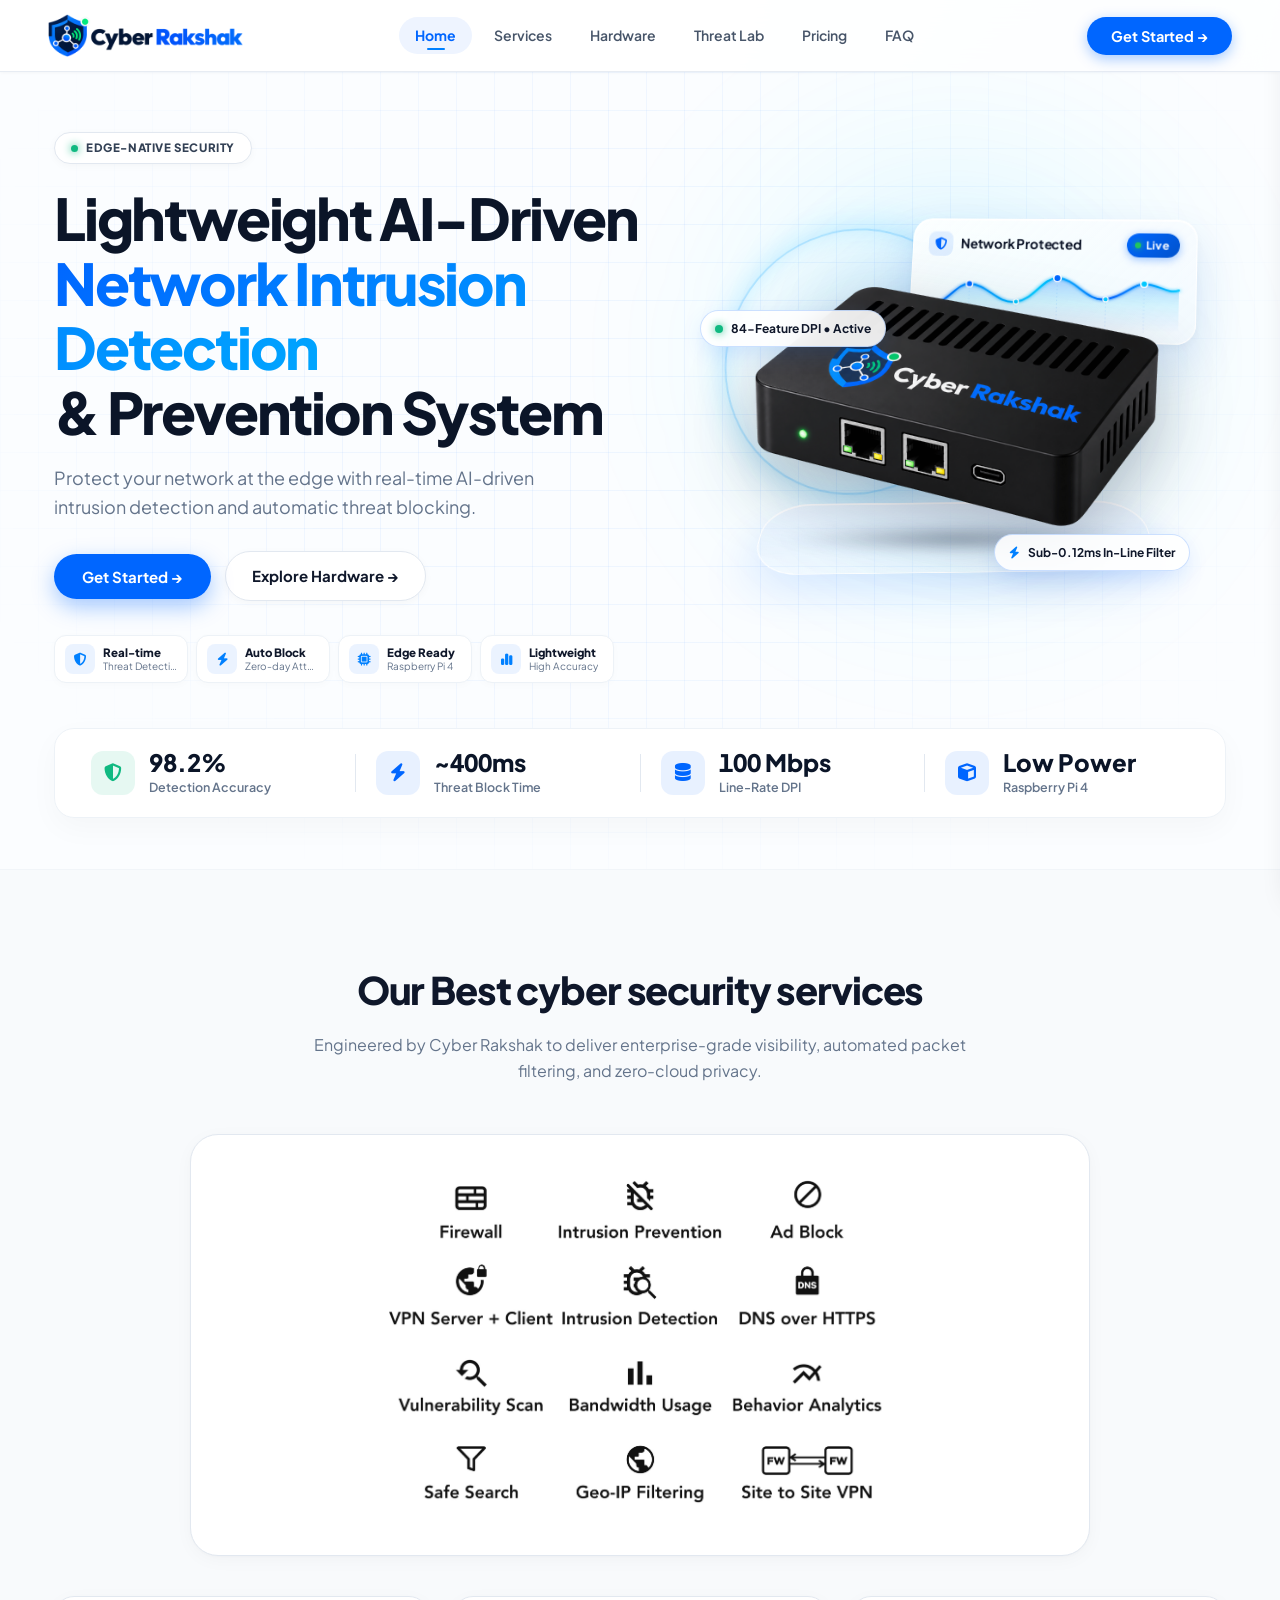
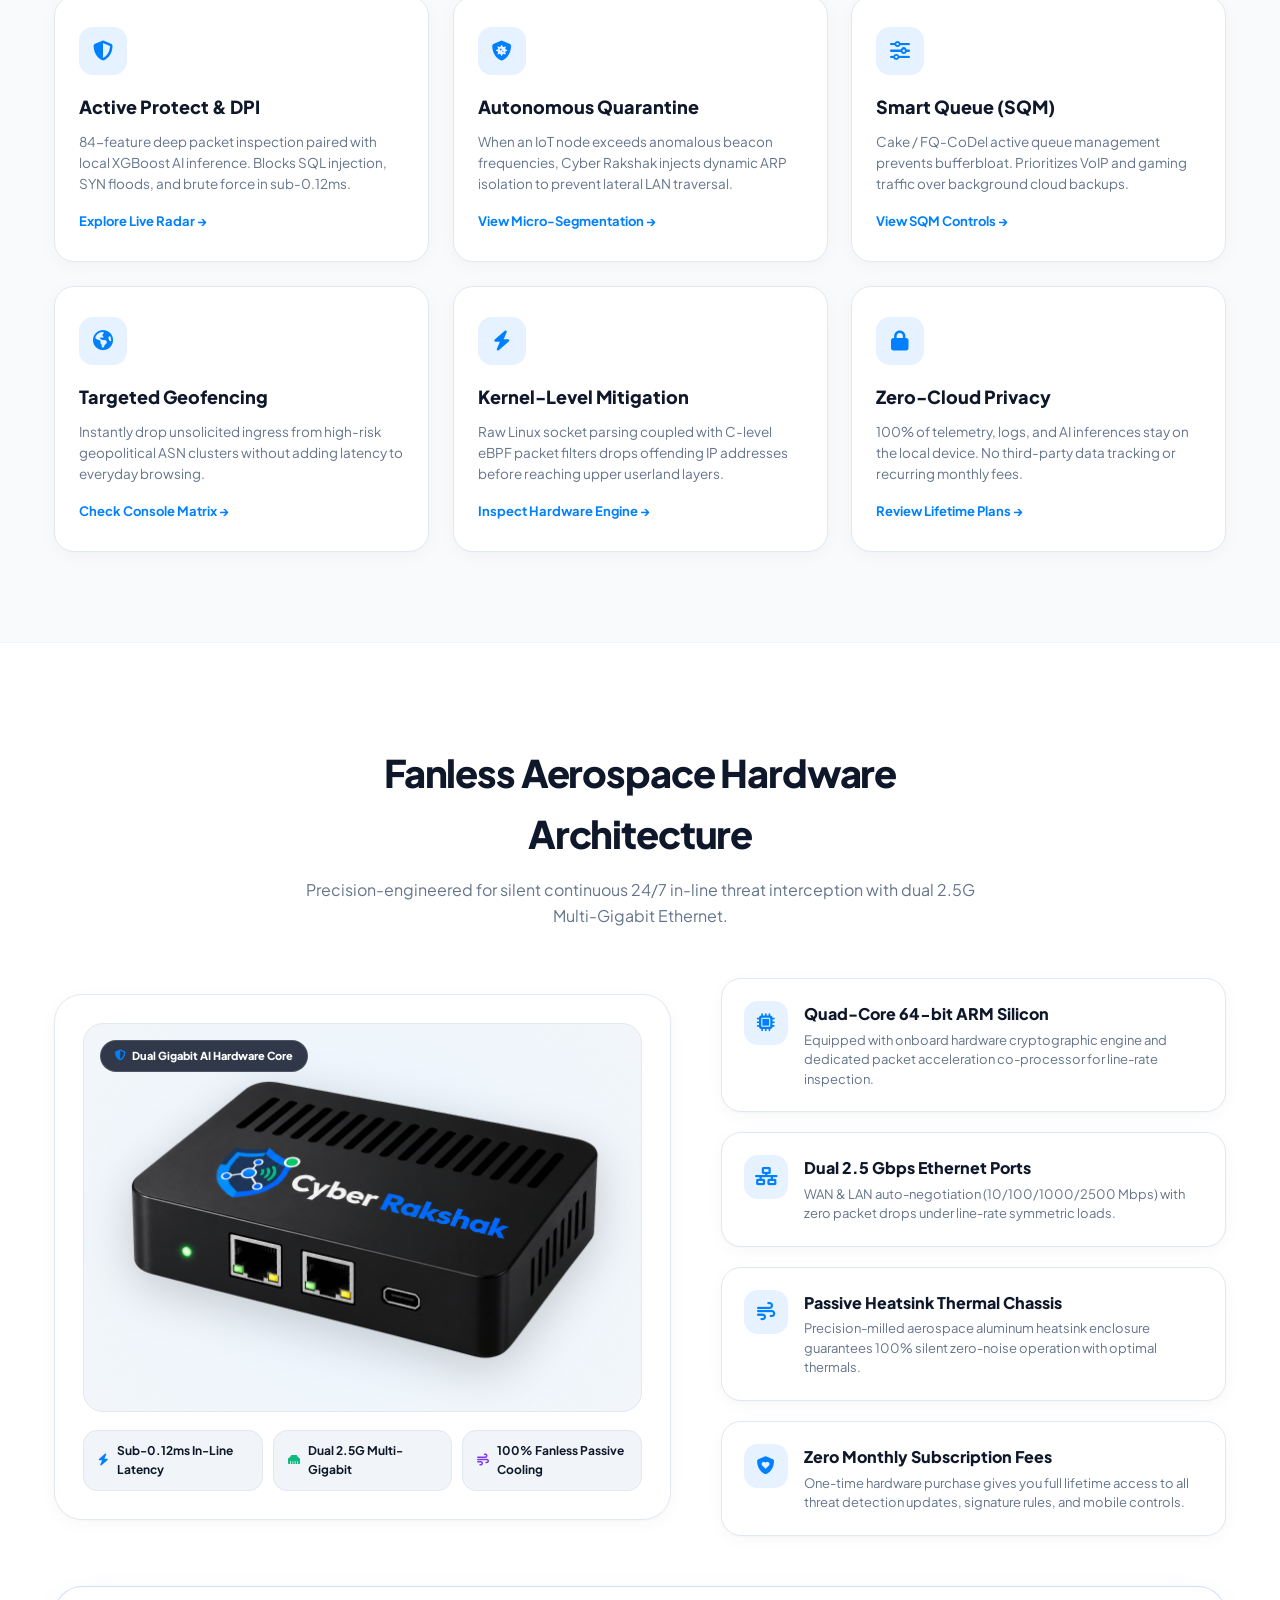
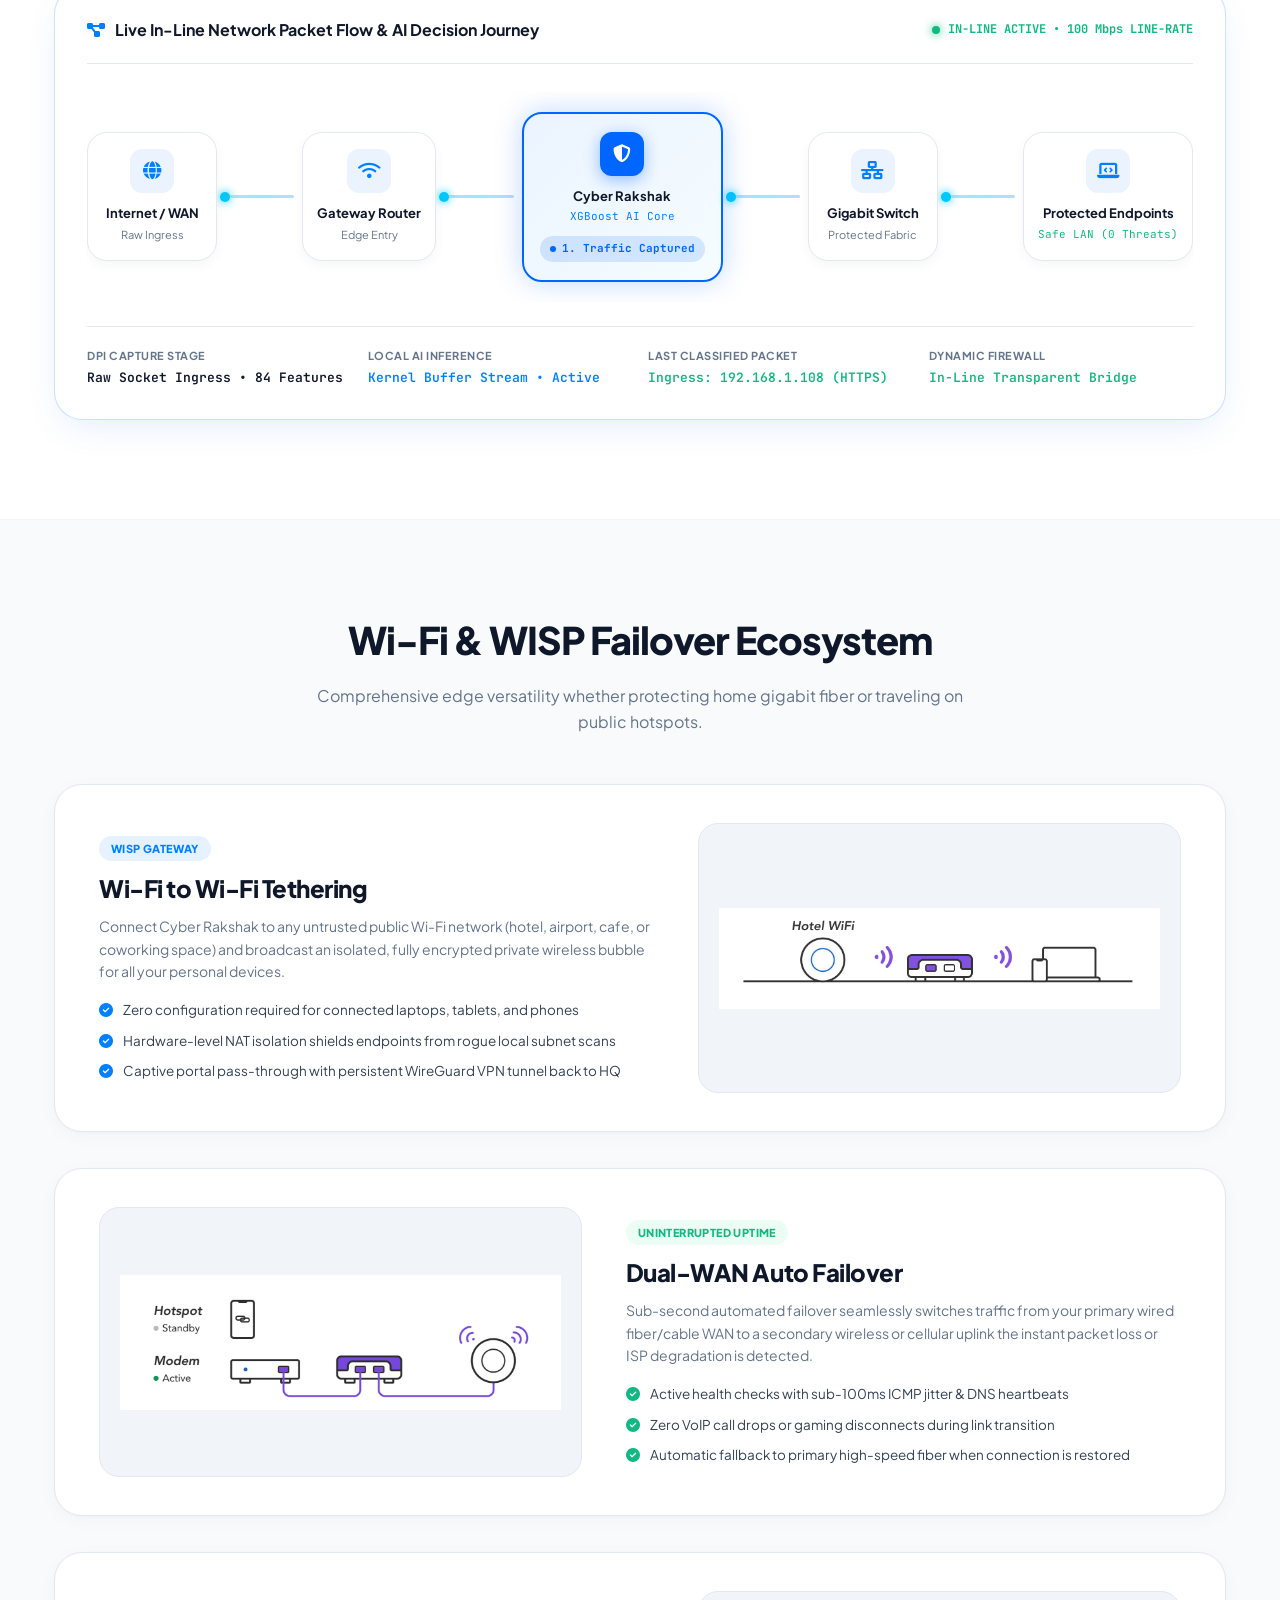
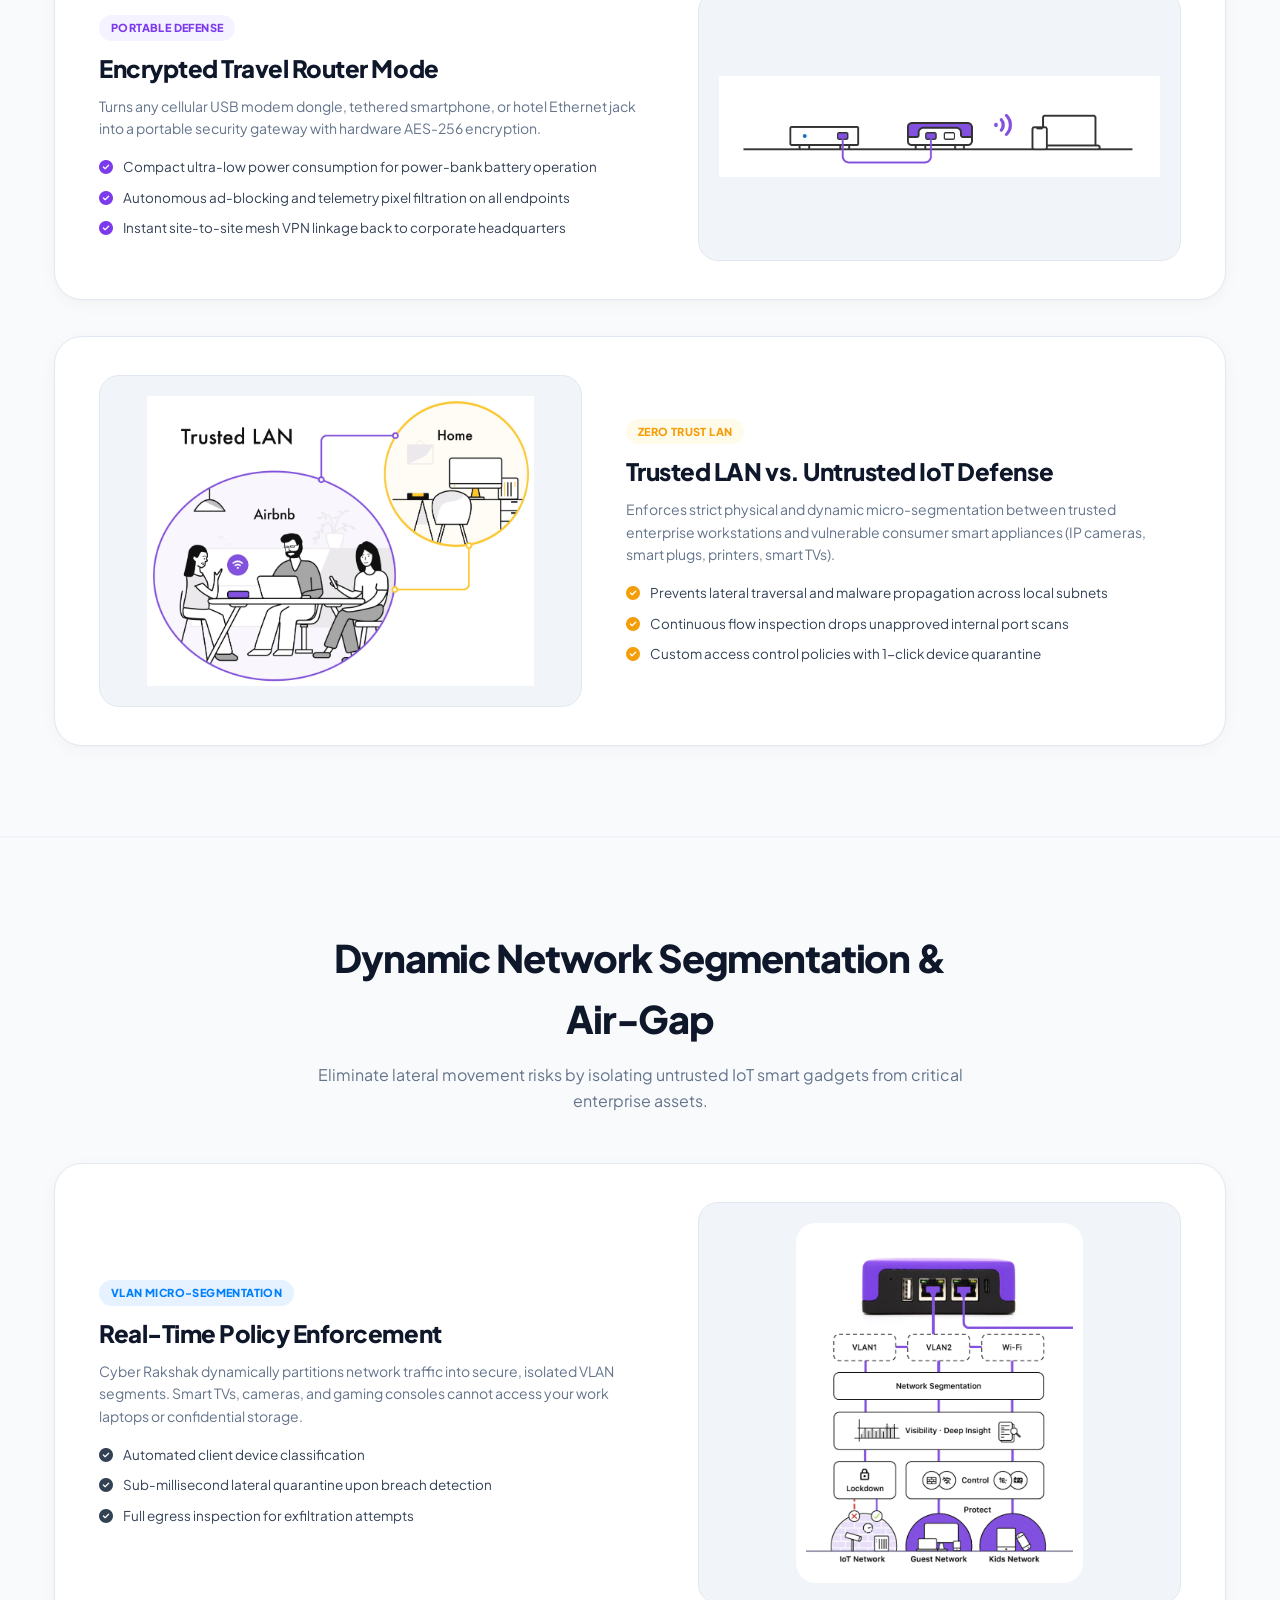
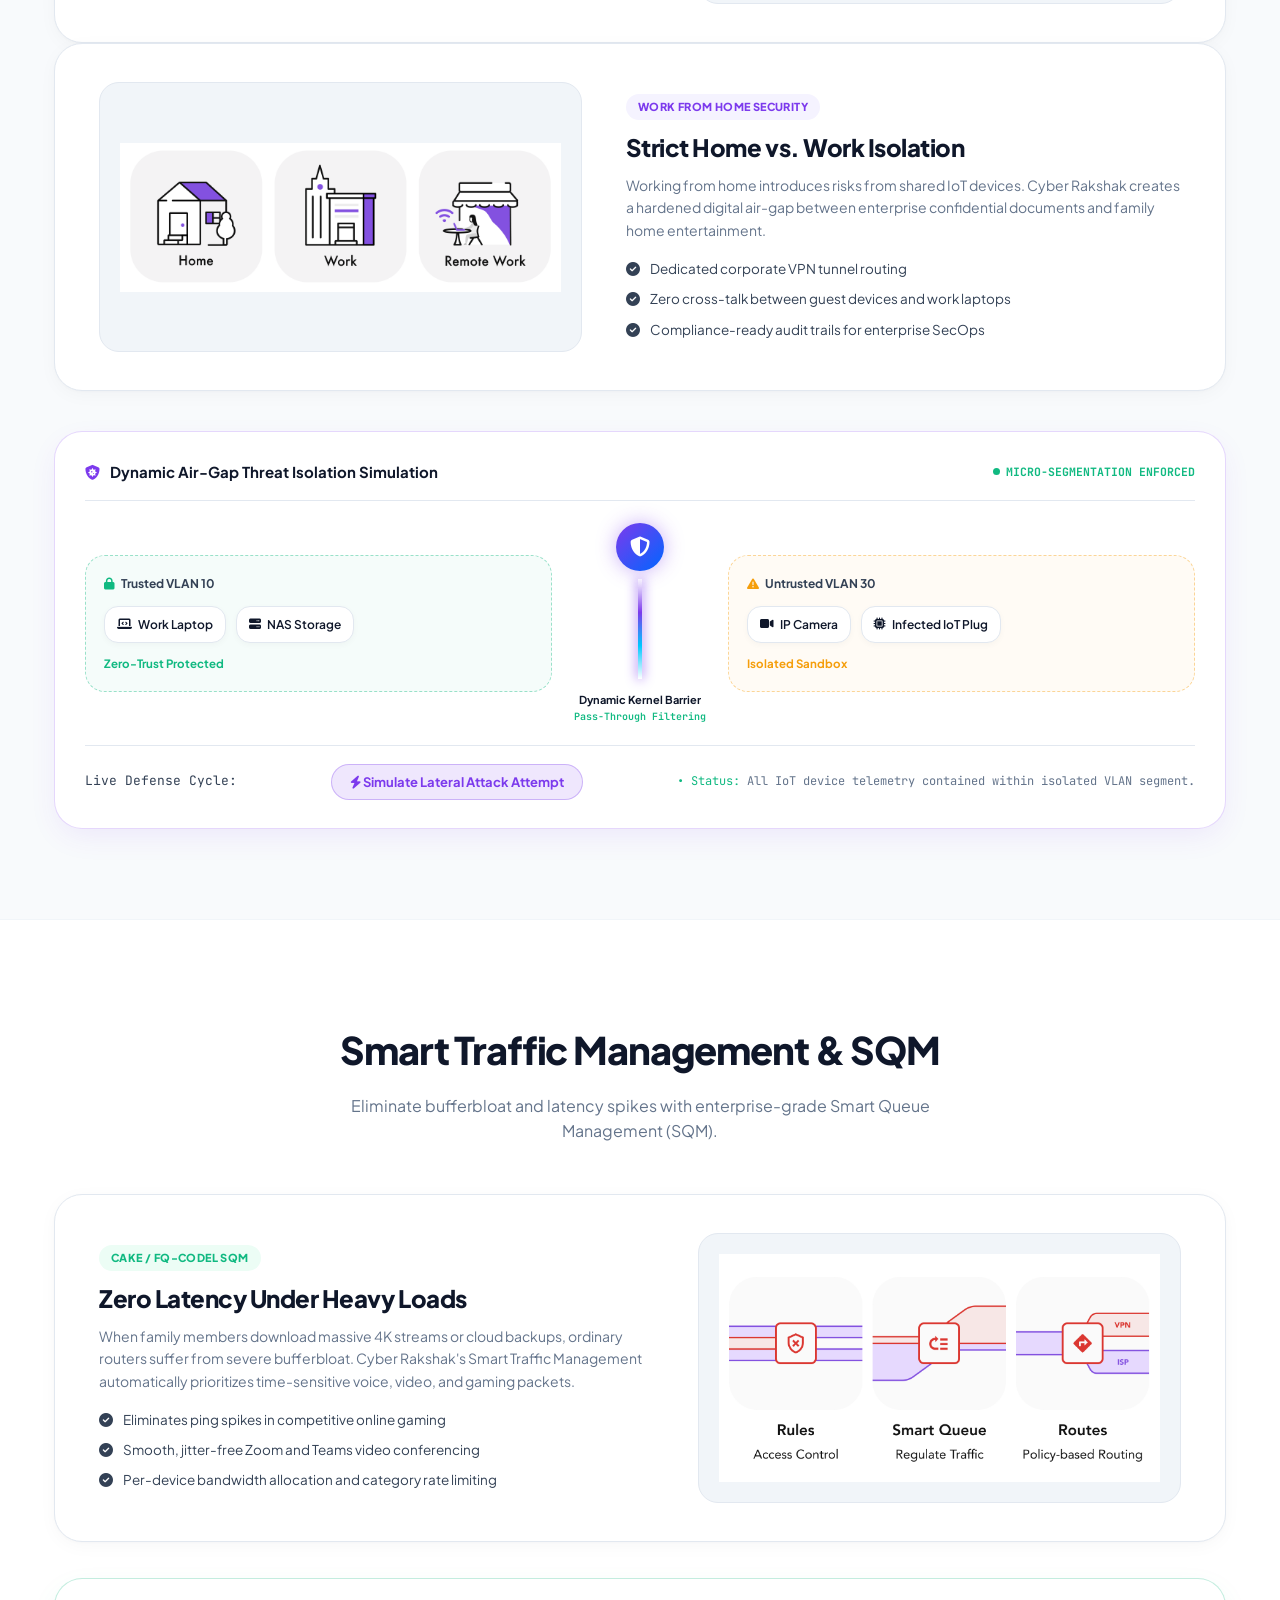
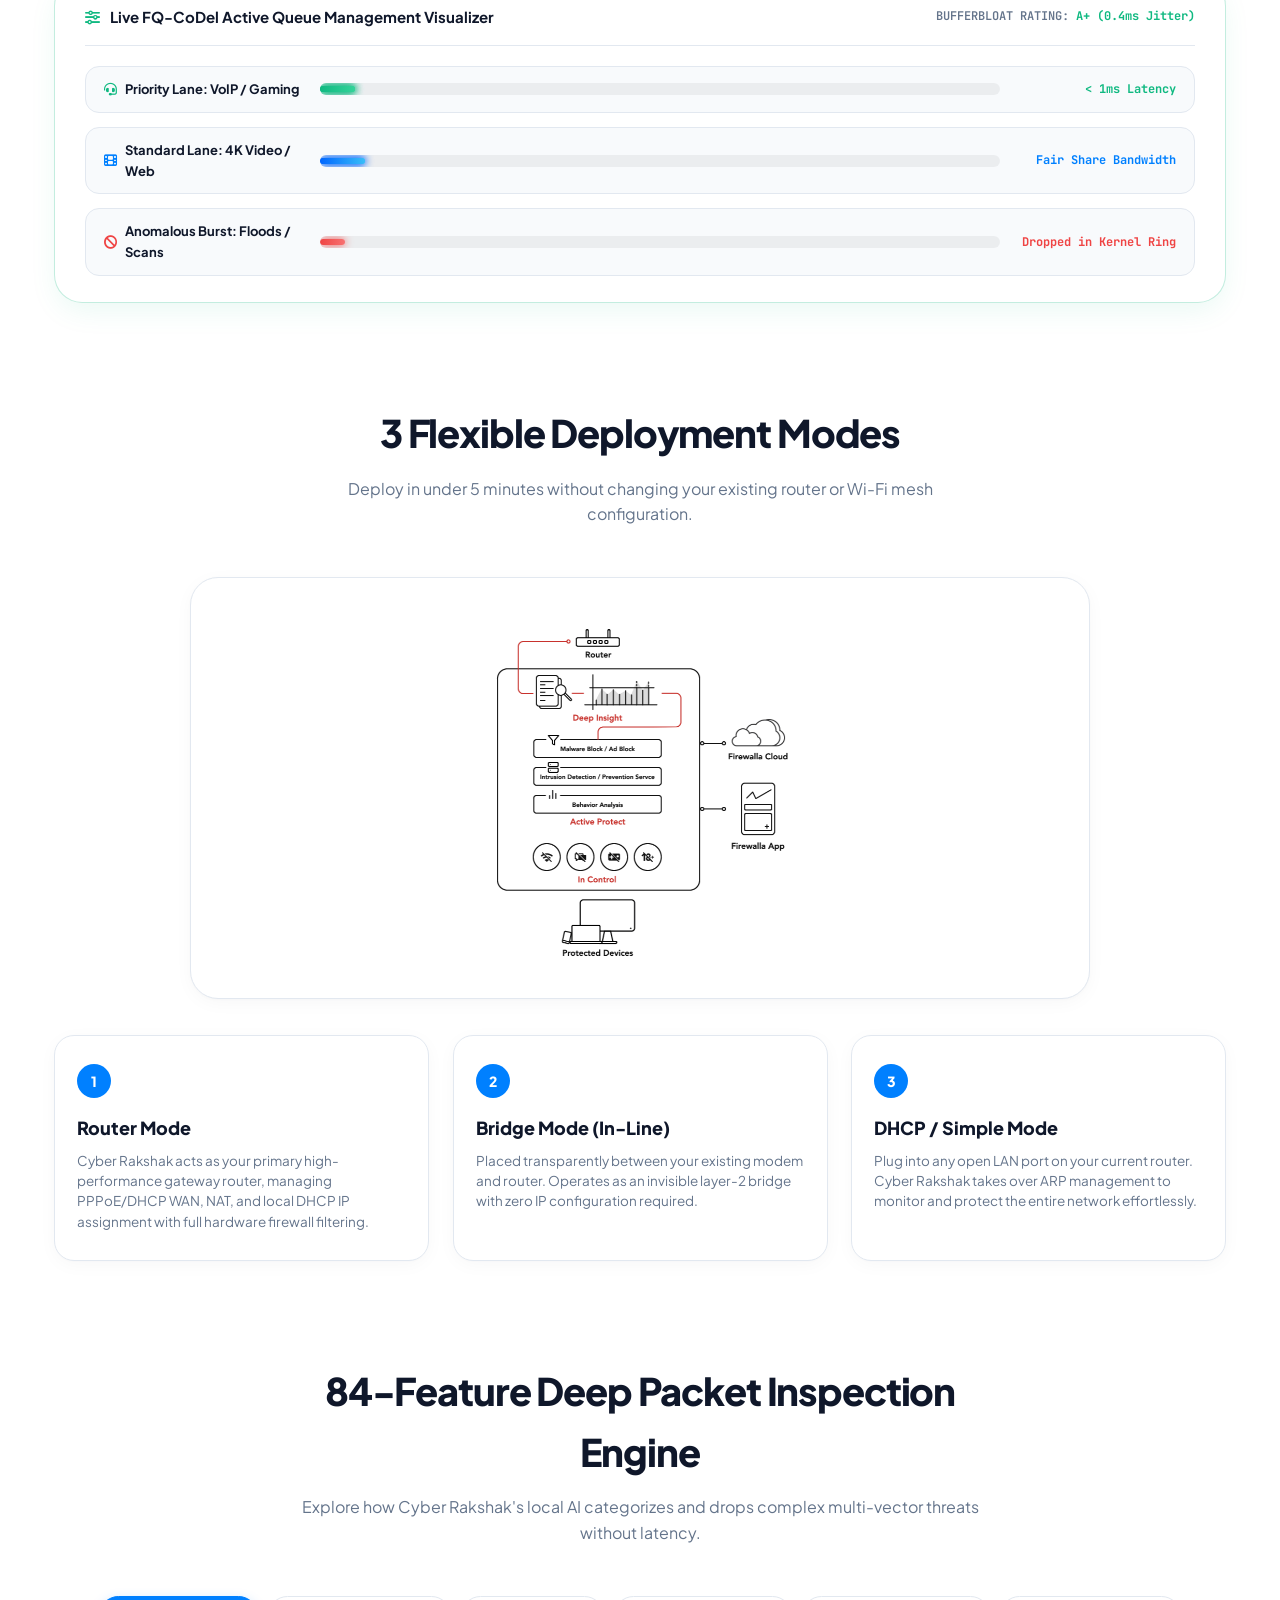
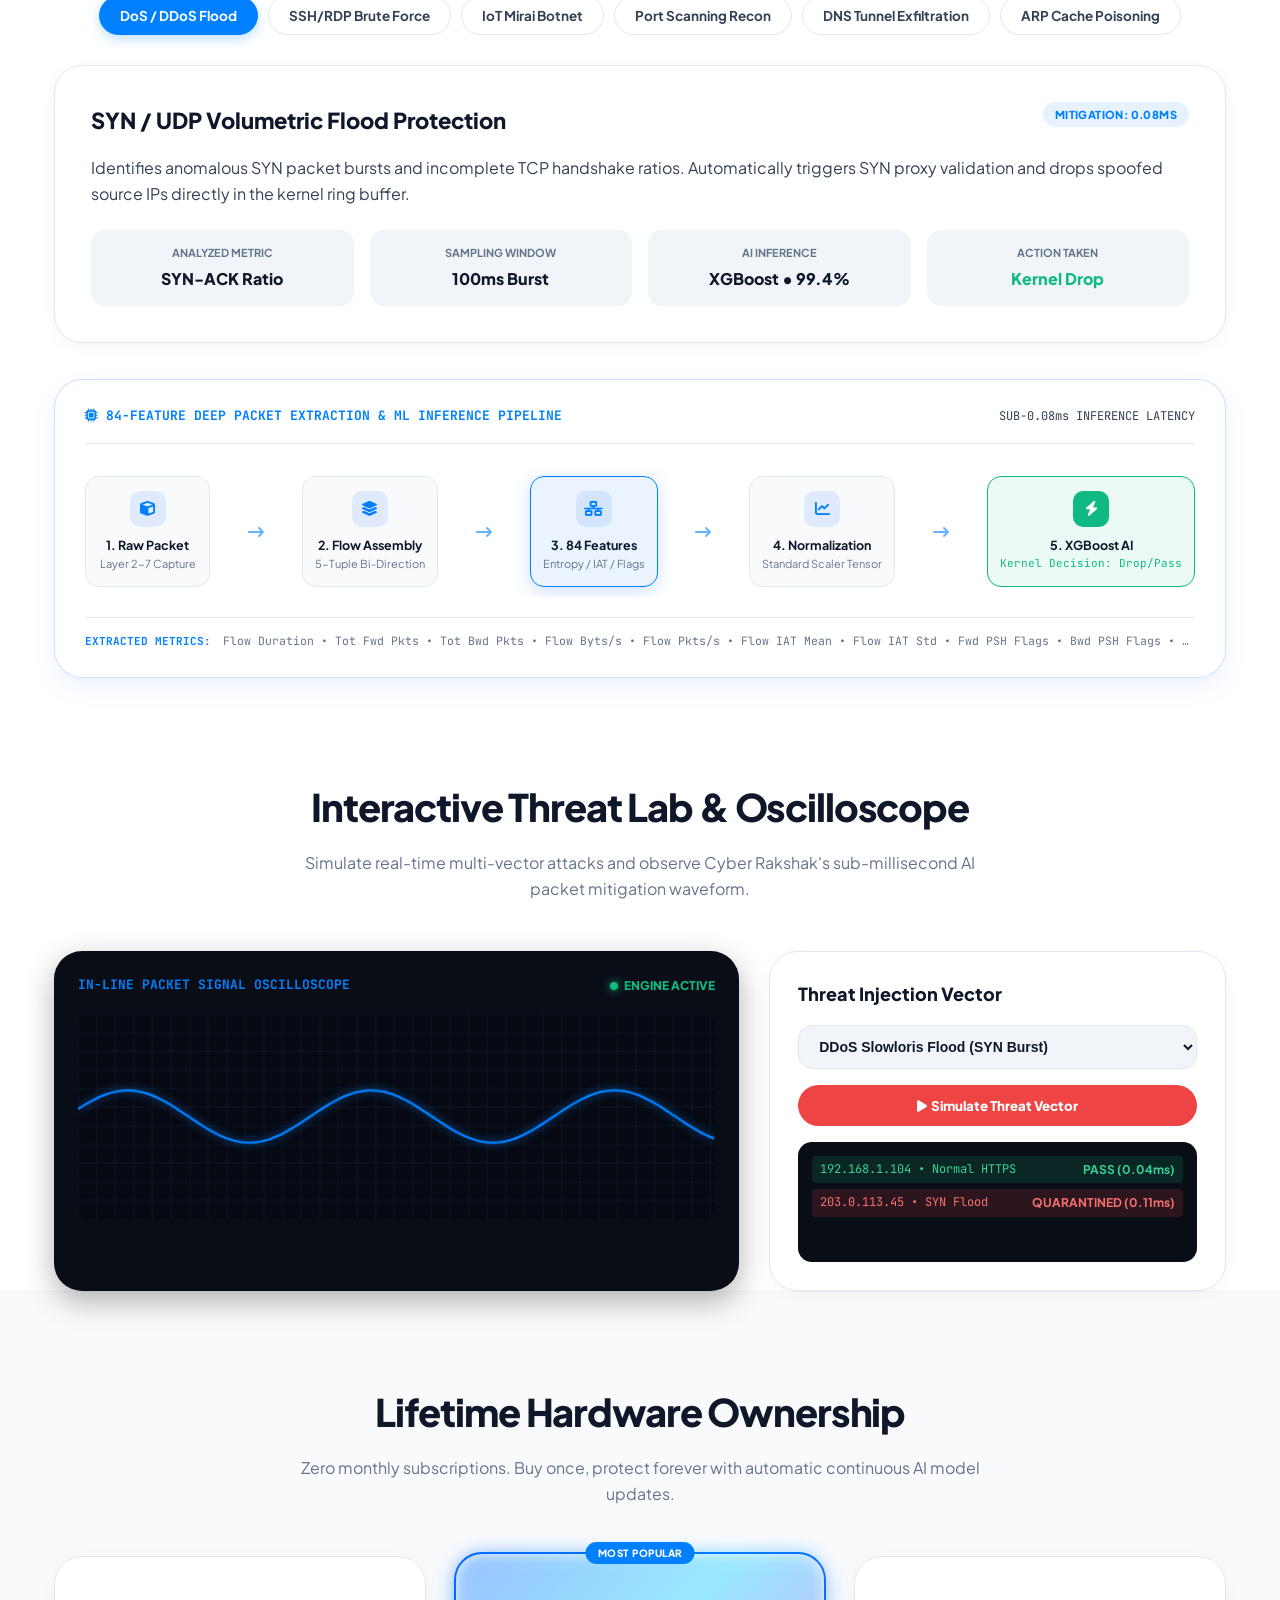
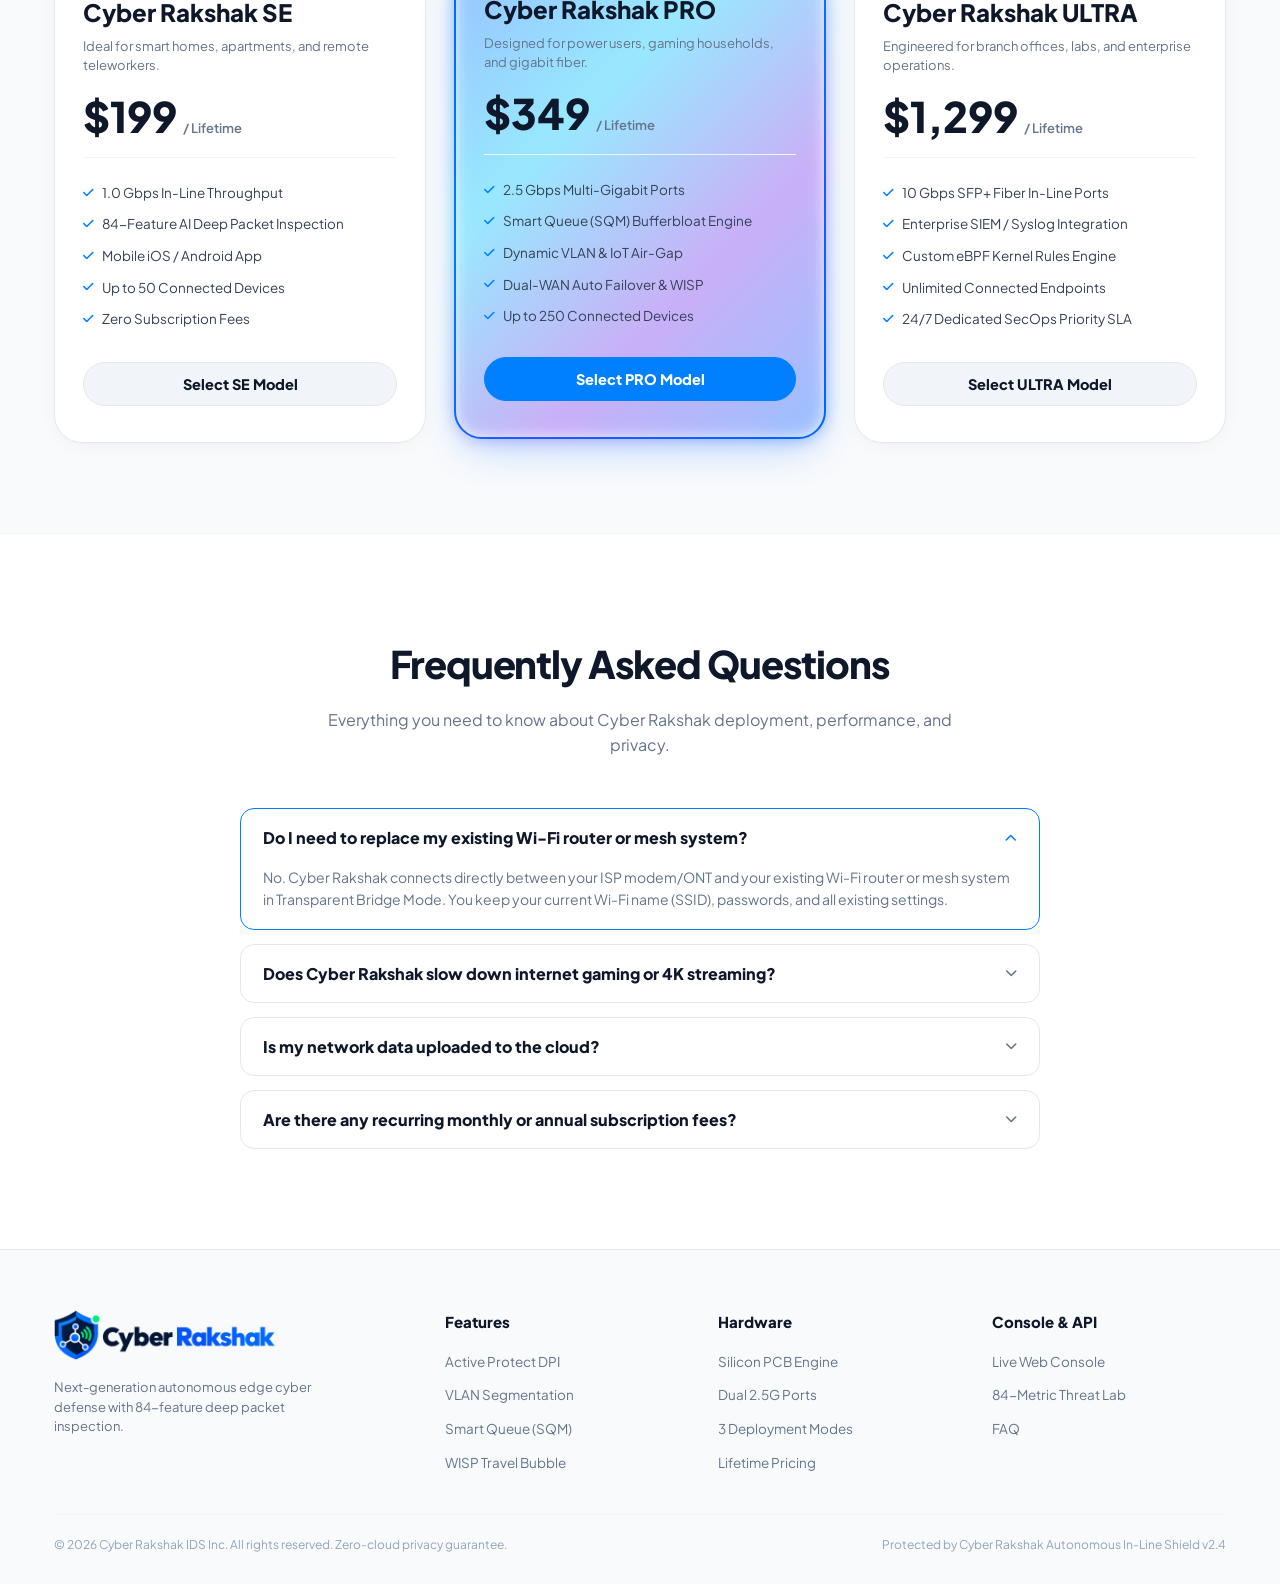
==== commit 39237f47: "feat(core): production-ready resilient architecture for dashboard and universal environment support" ====
--- a/showcase_website/index.html
+++ b/showcase_website/index.html
@@ -1585,9 +1585,13 @@
         // Show Success Toast
         showAuthSuccessToast(userSession);
 
-        // Smooth redirect to Dashboard
+        // Smooth redirect to Dashboard (Environment Agnostic)
         setTimeout(() => {
-            window.location.href = window.location.origin + '/dashboard';
+            if (window.location.protocol === 'file:') {
+                window.location.href = '../templates/dashboard.html';
+            } else {
+                window.location.href = '/dashboard';
+            }
         }, 700);
     }
 
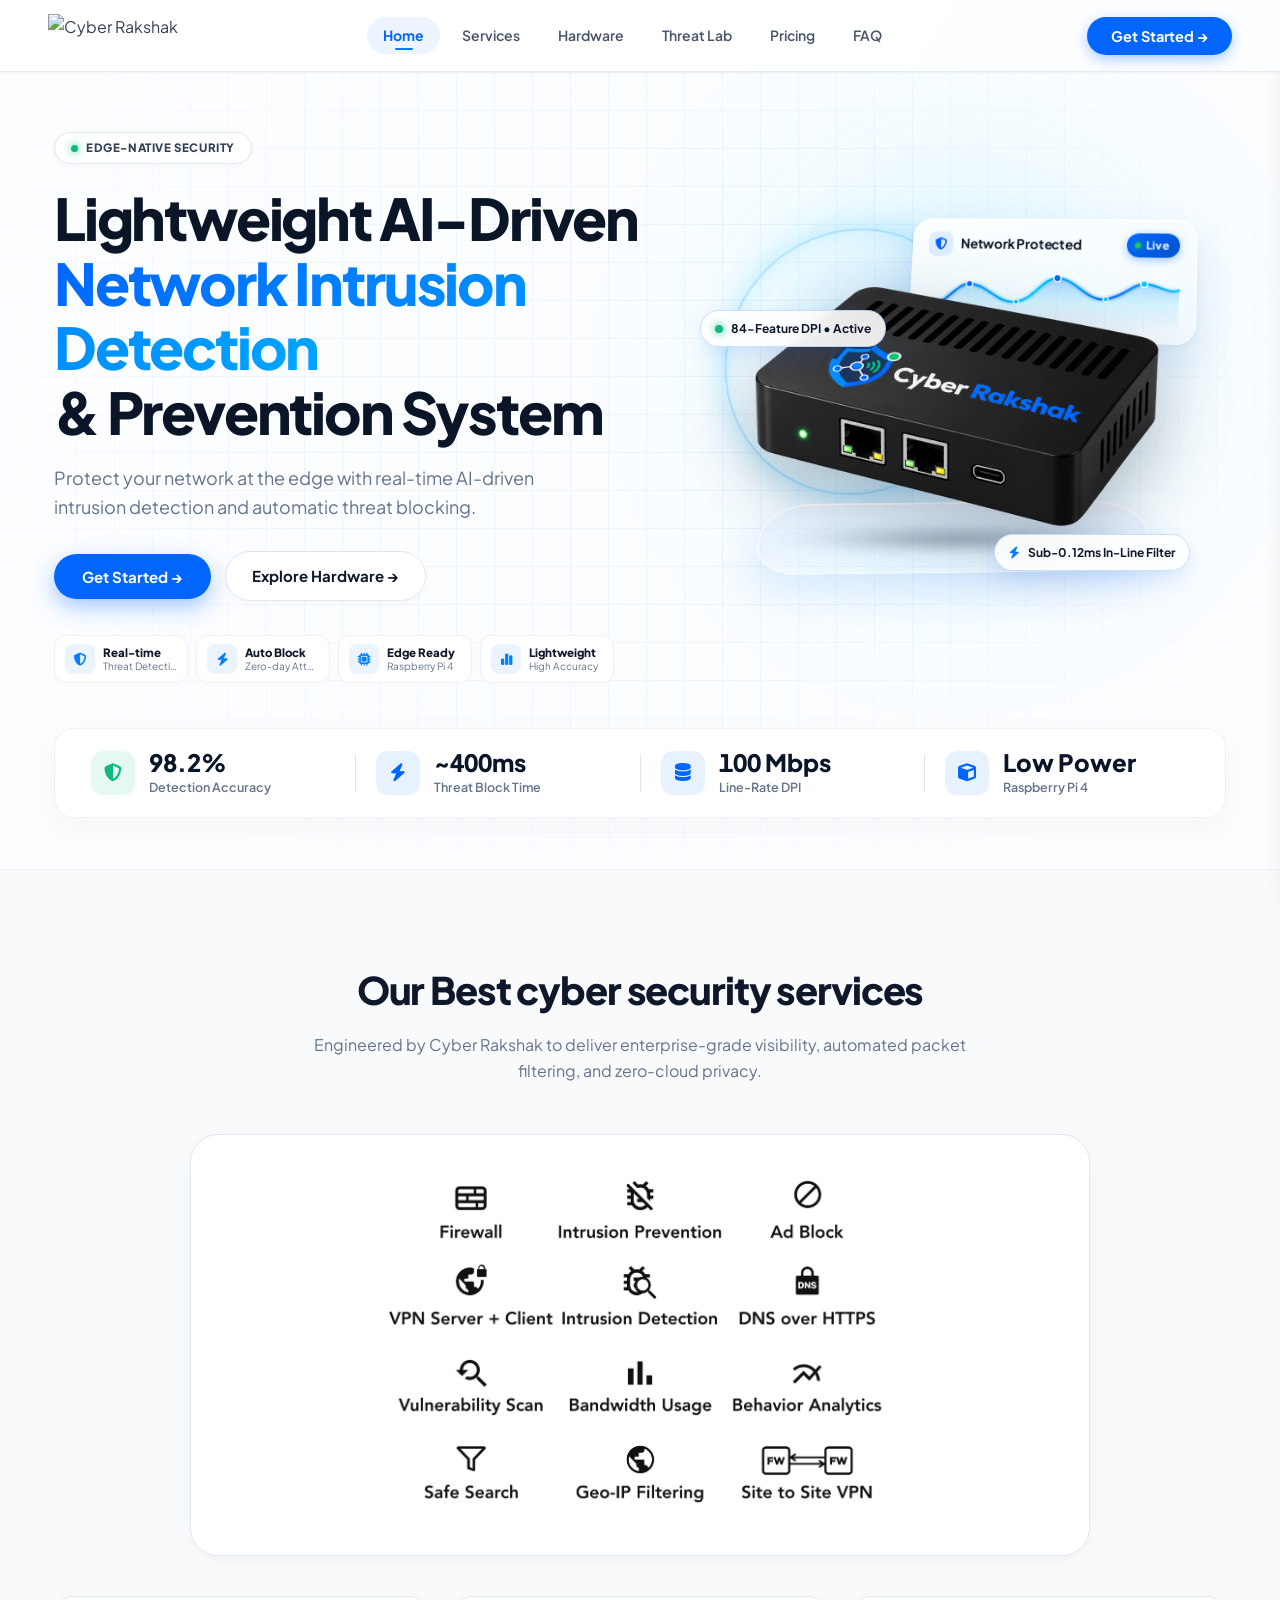
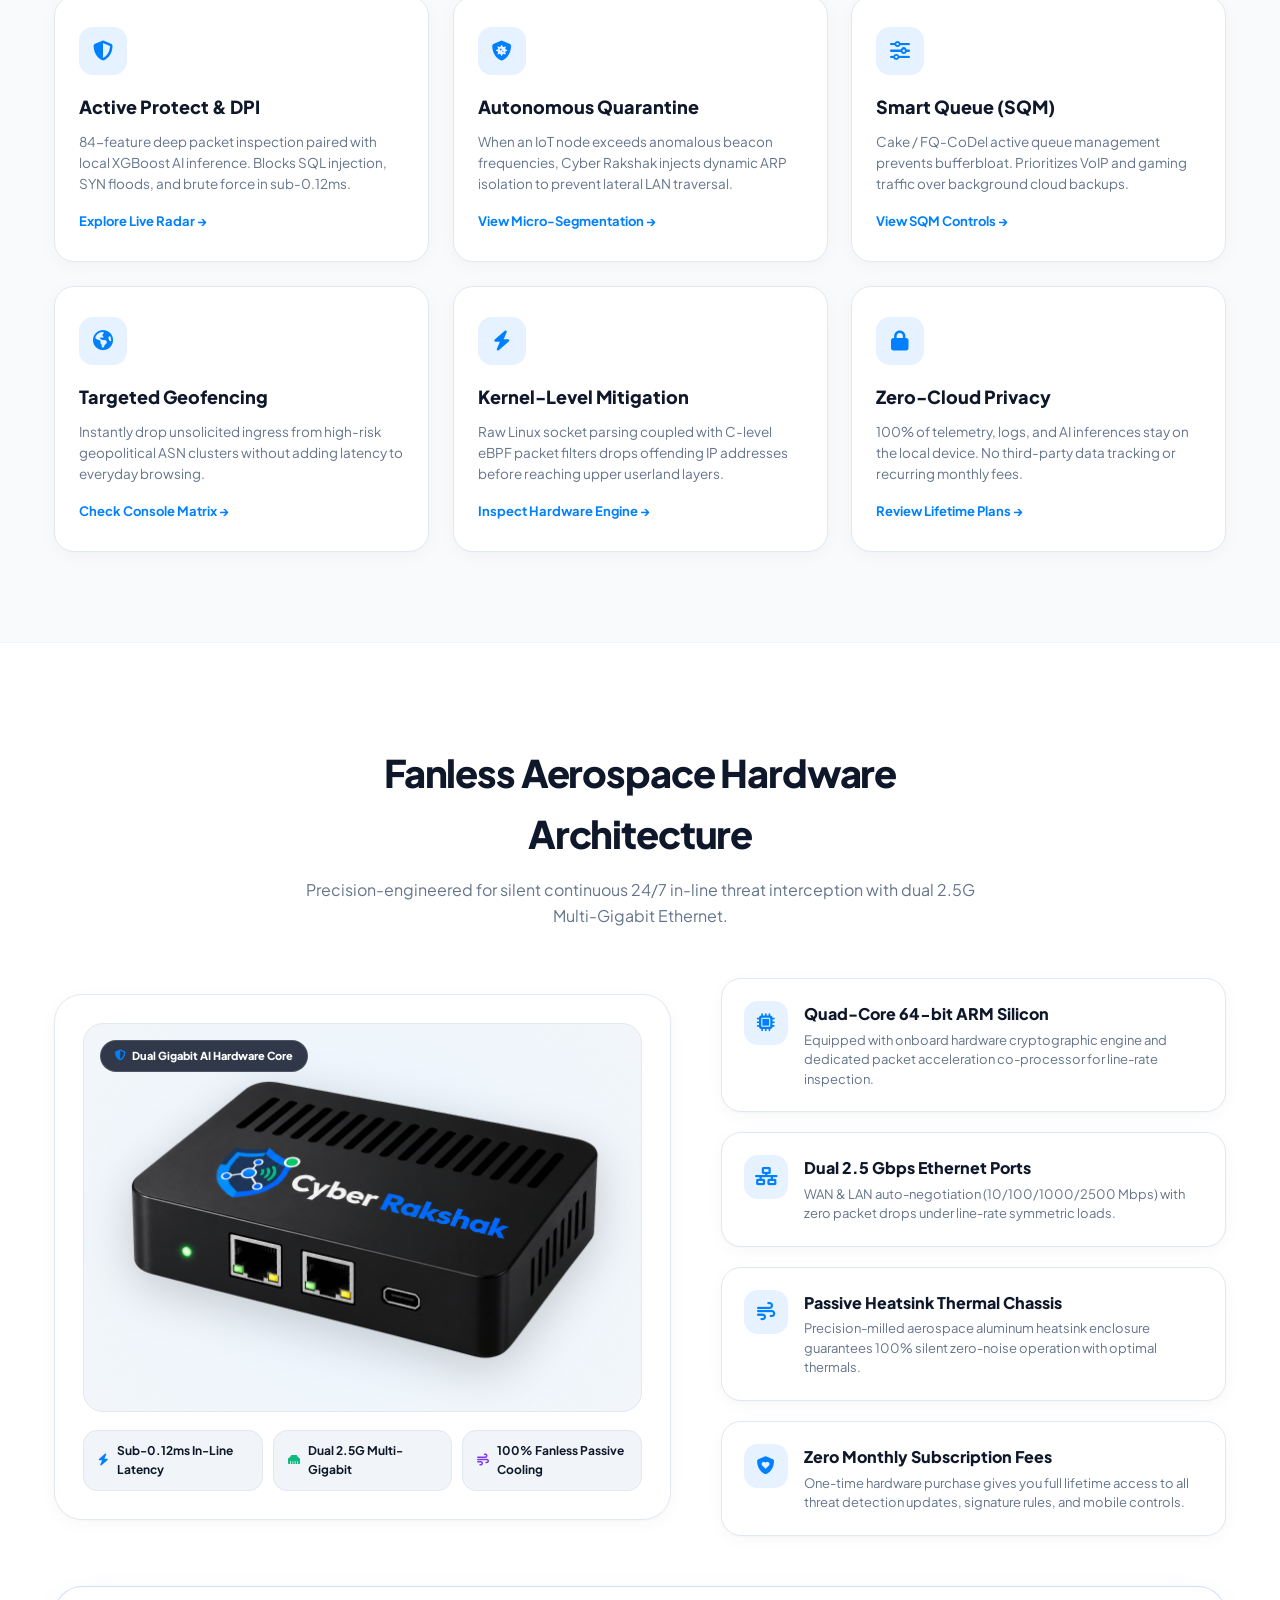
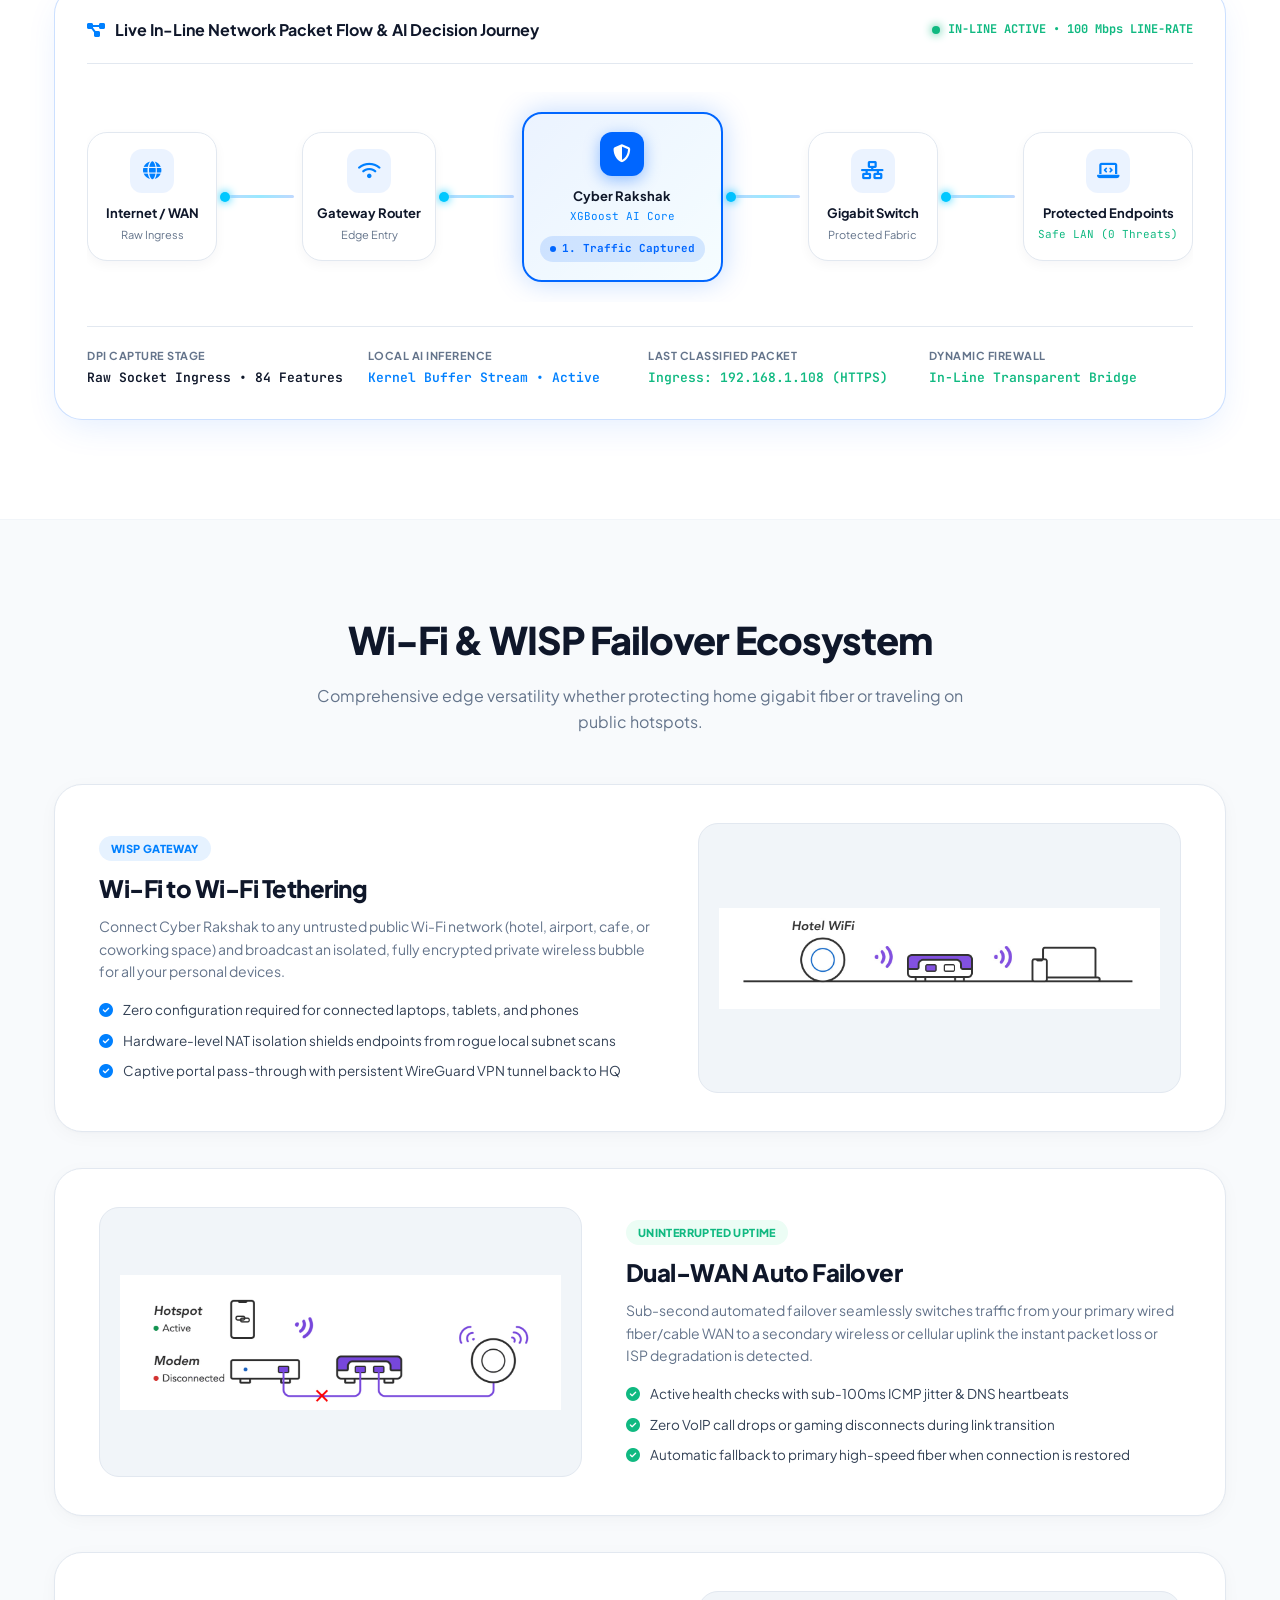
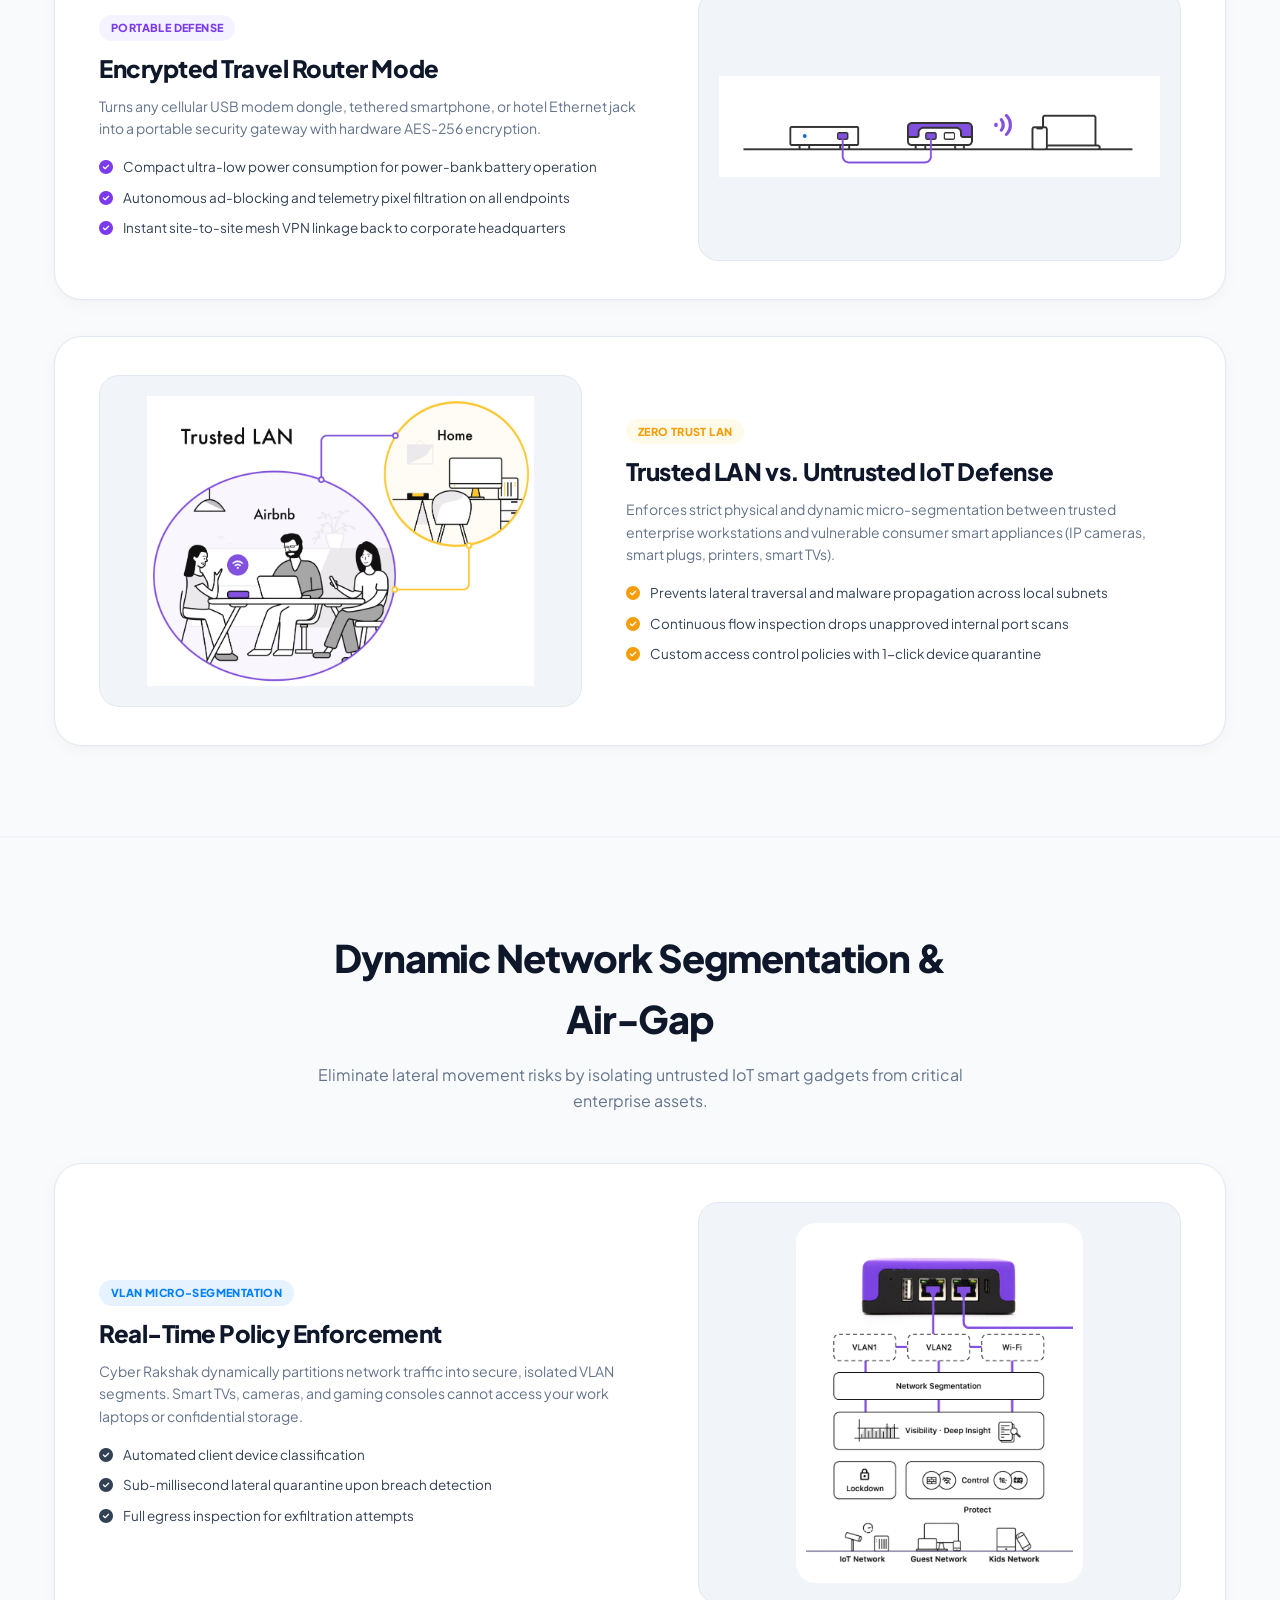
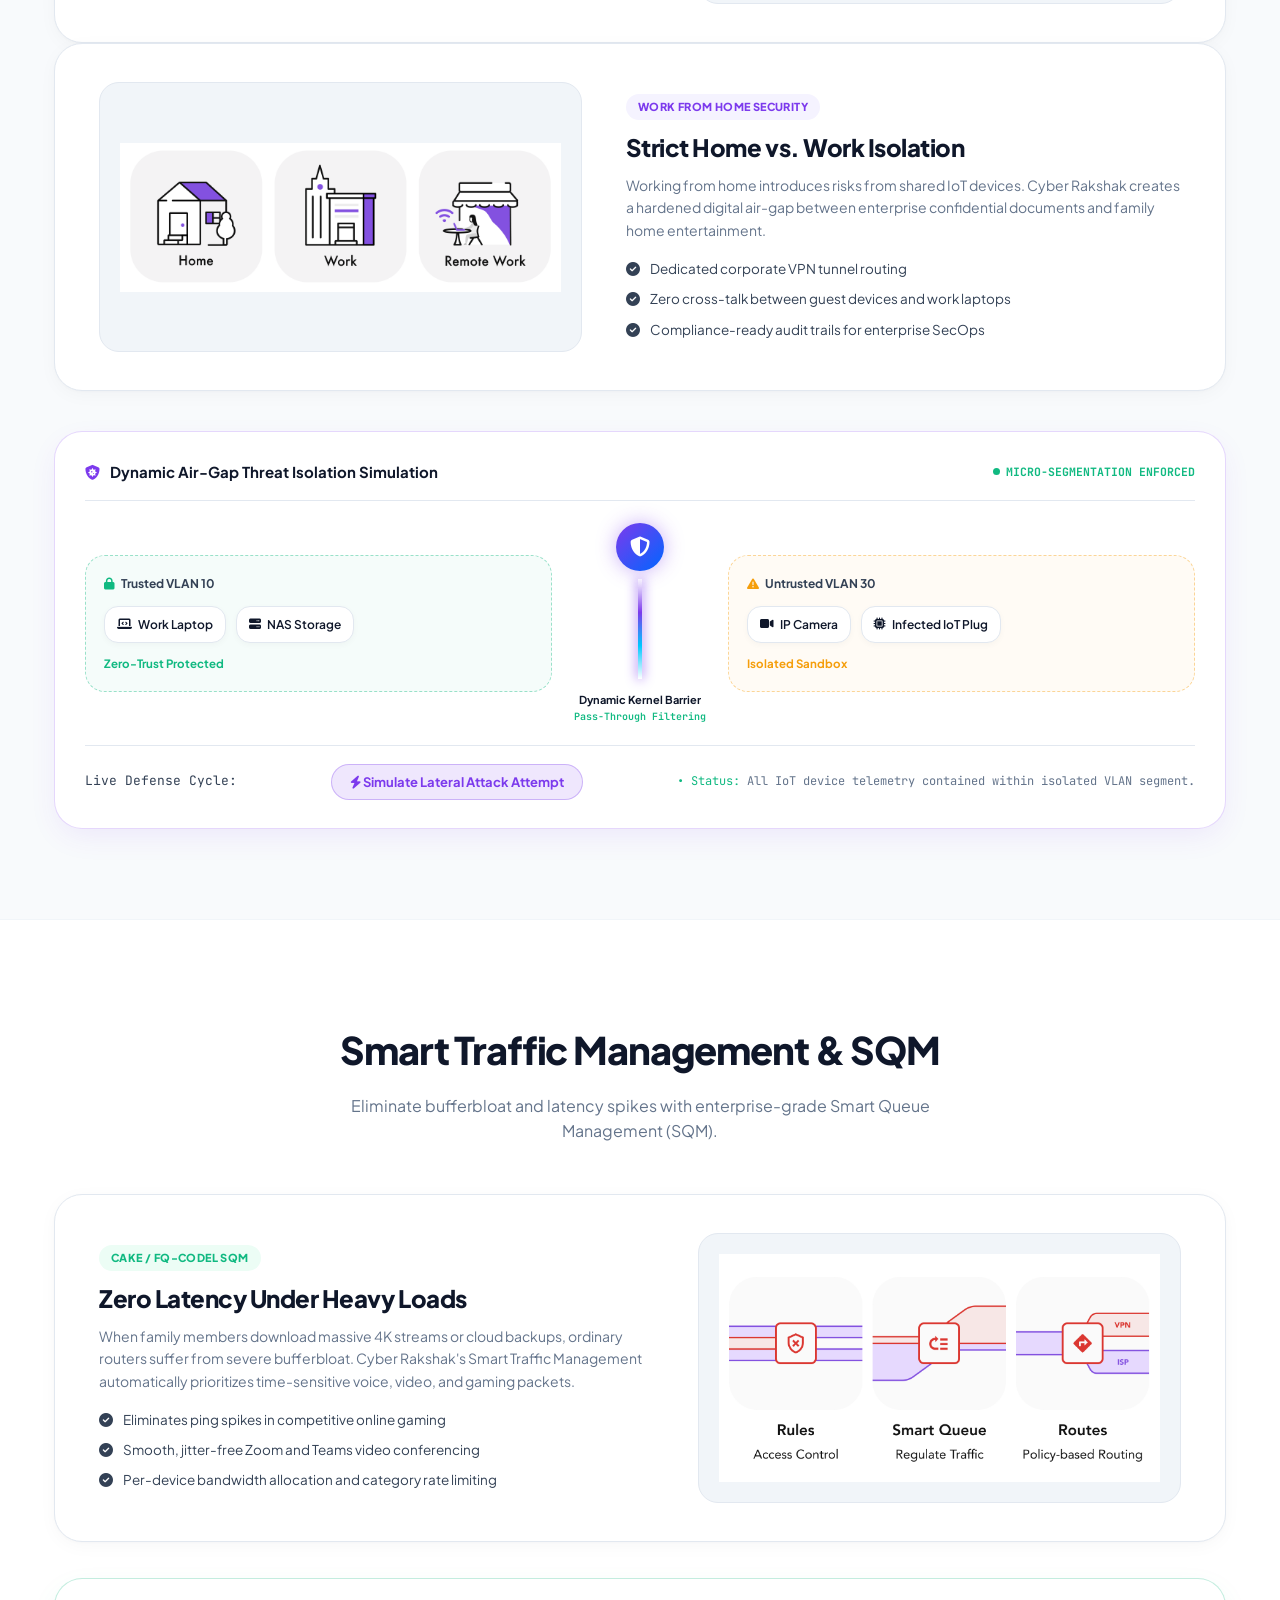
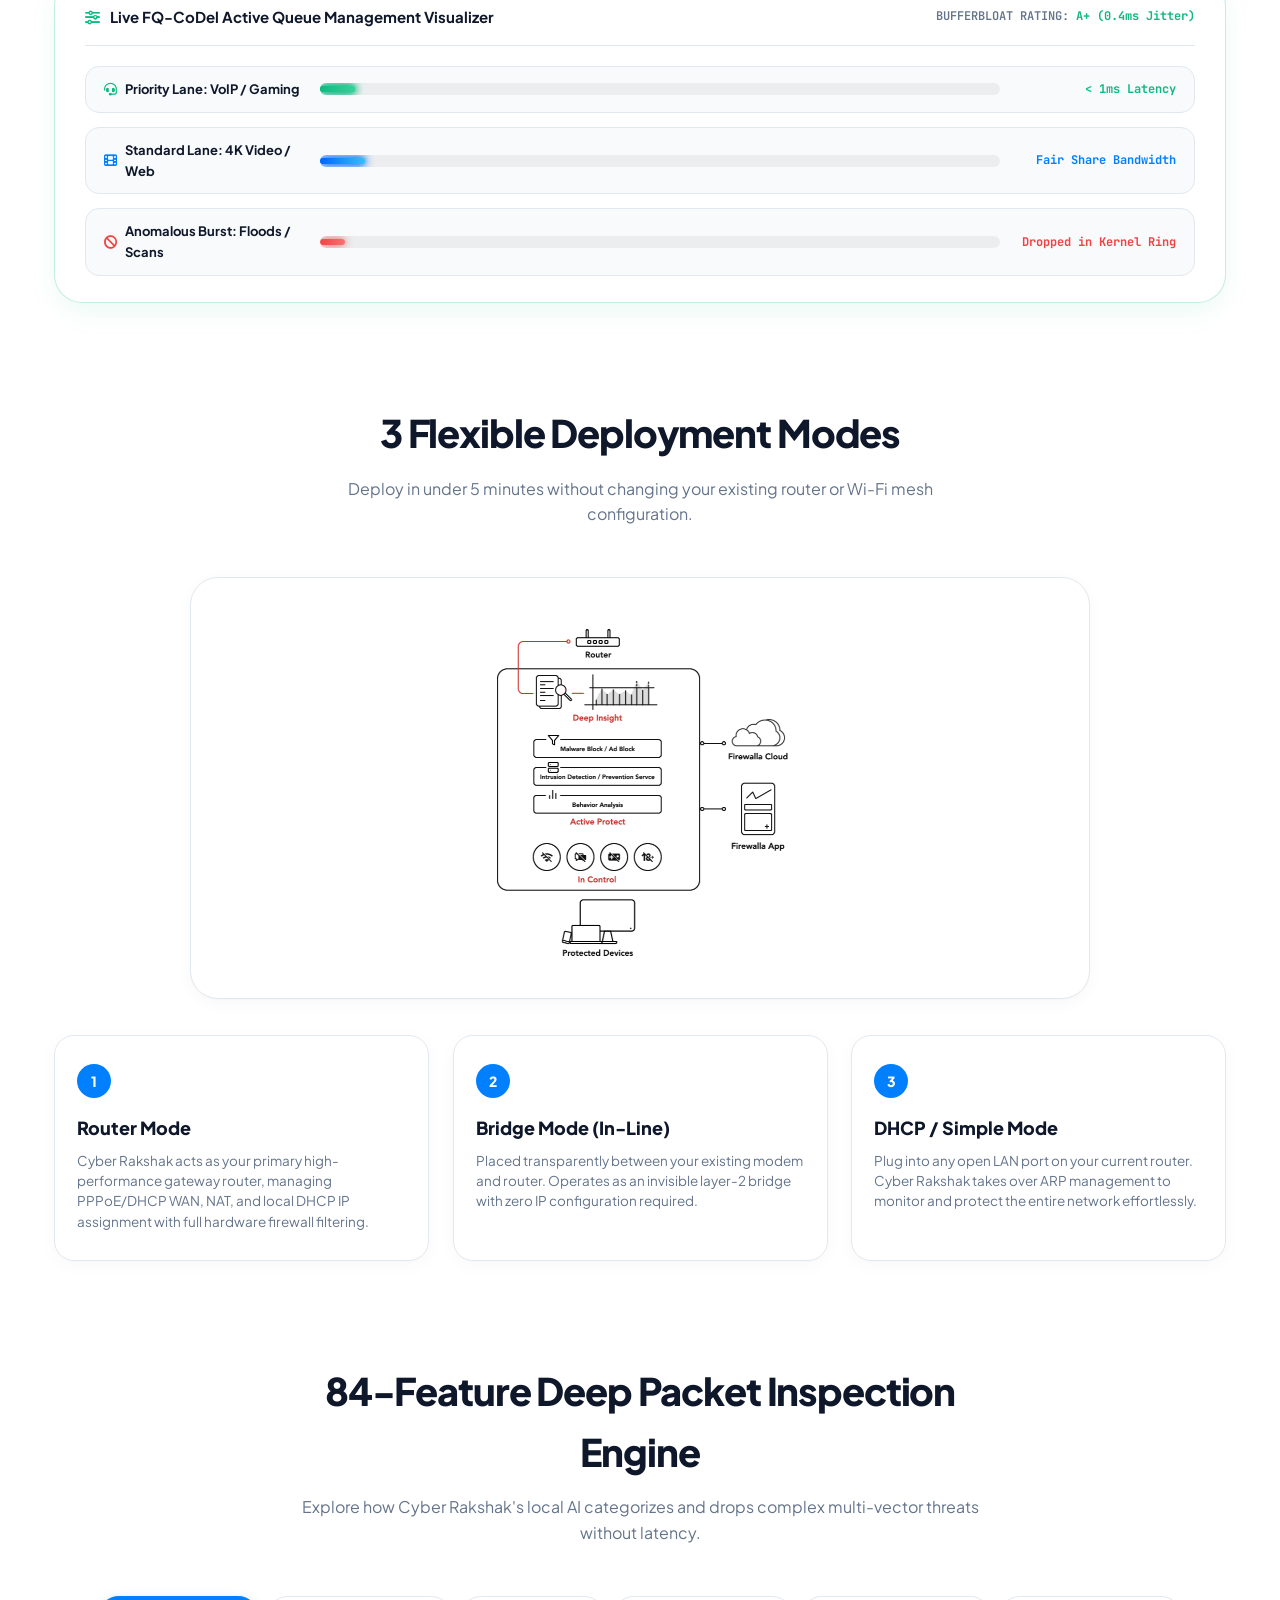
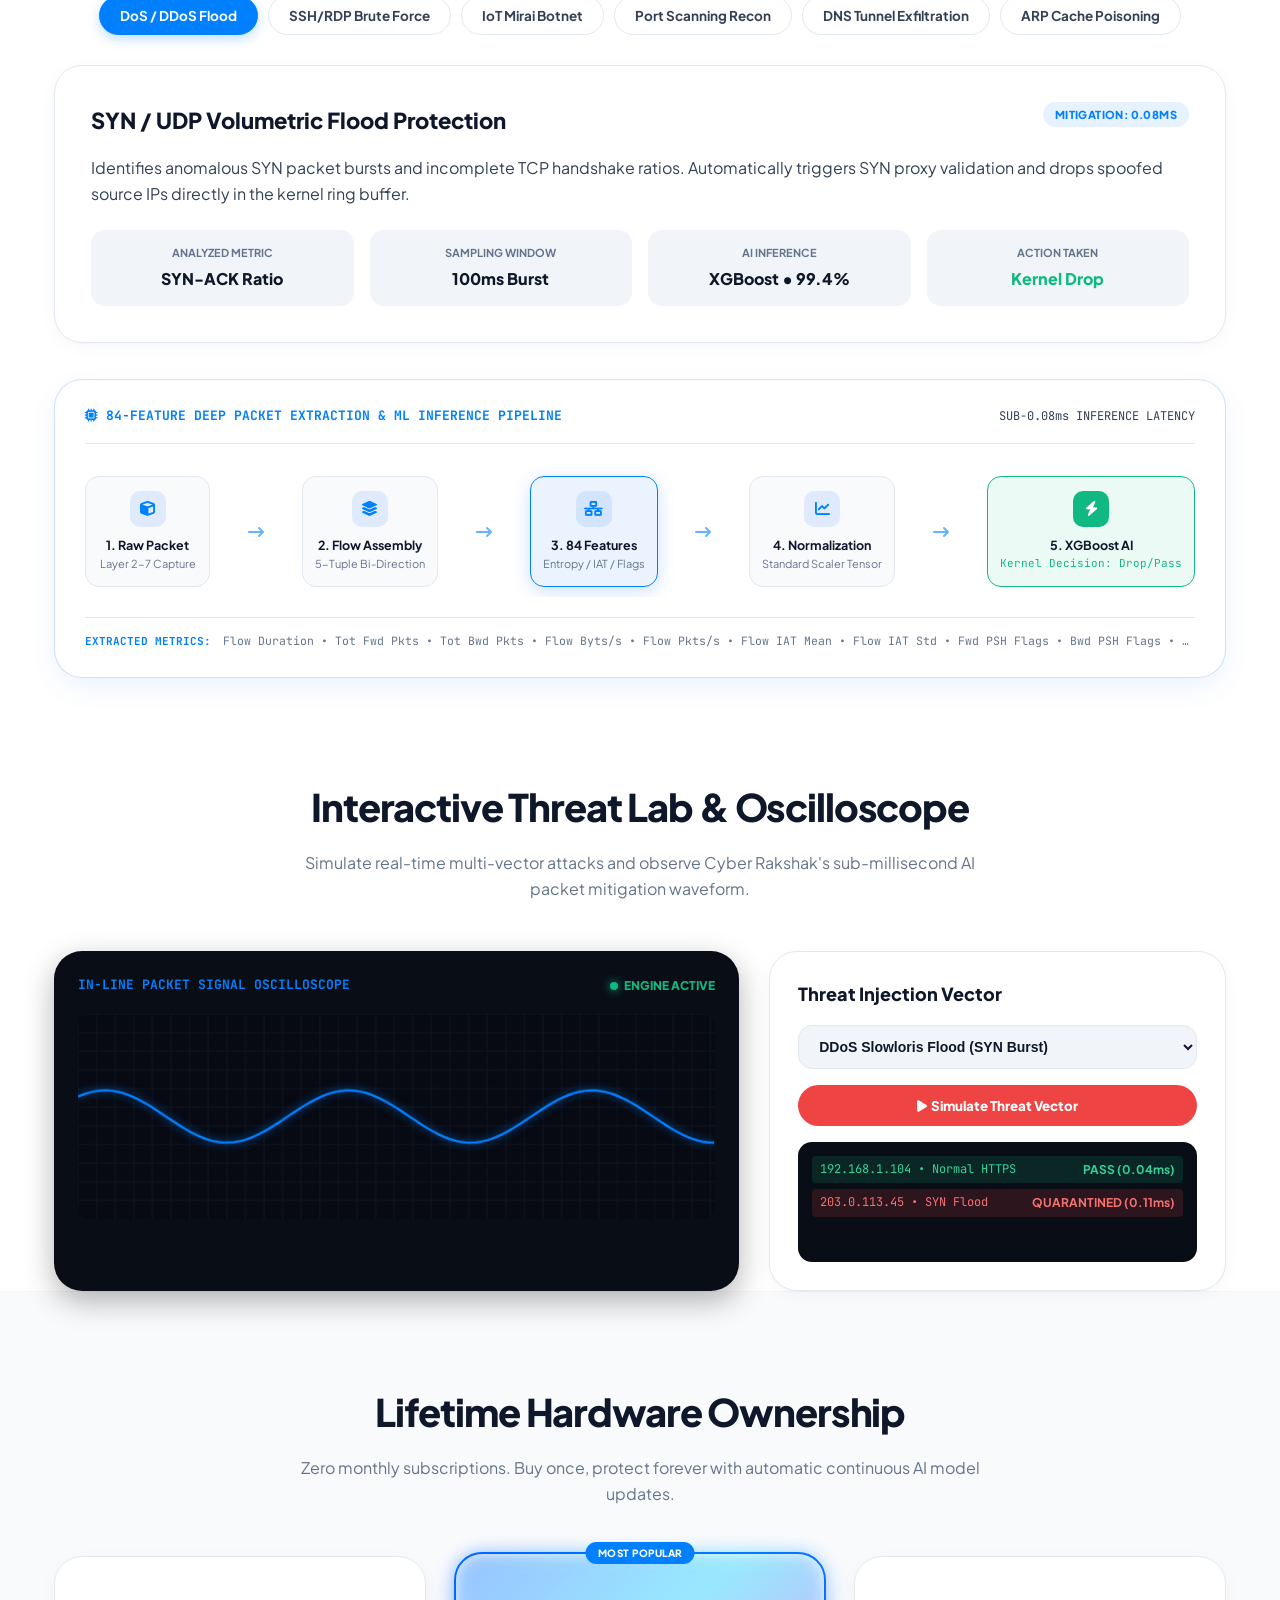
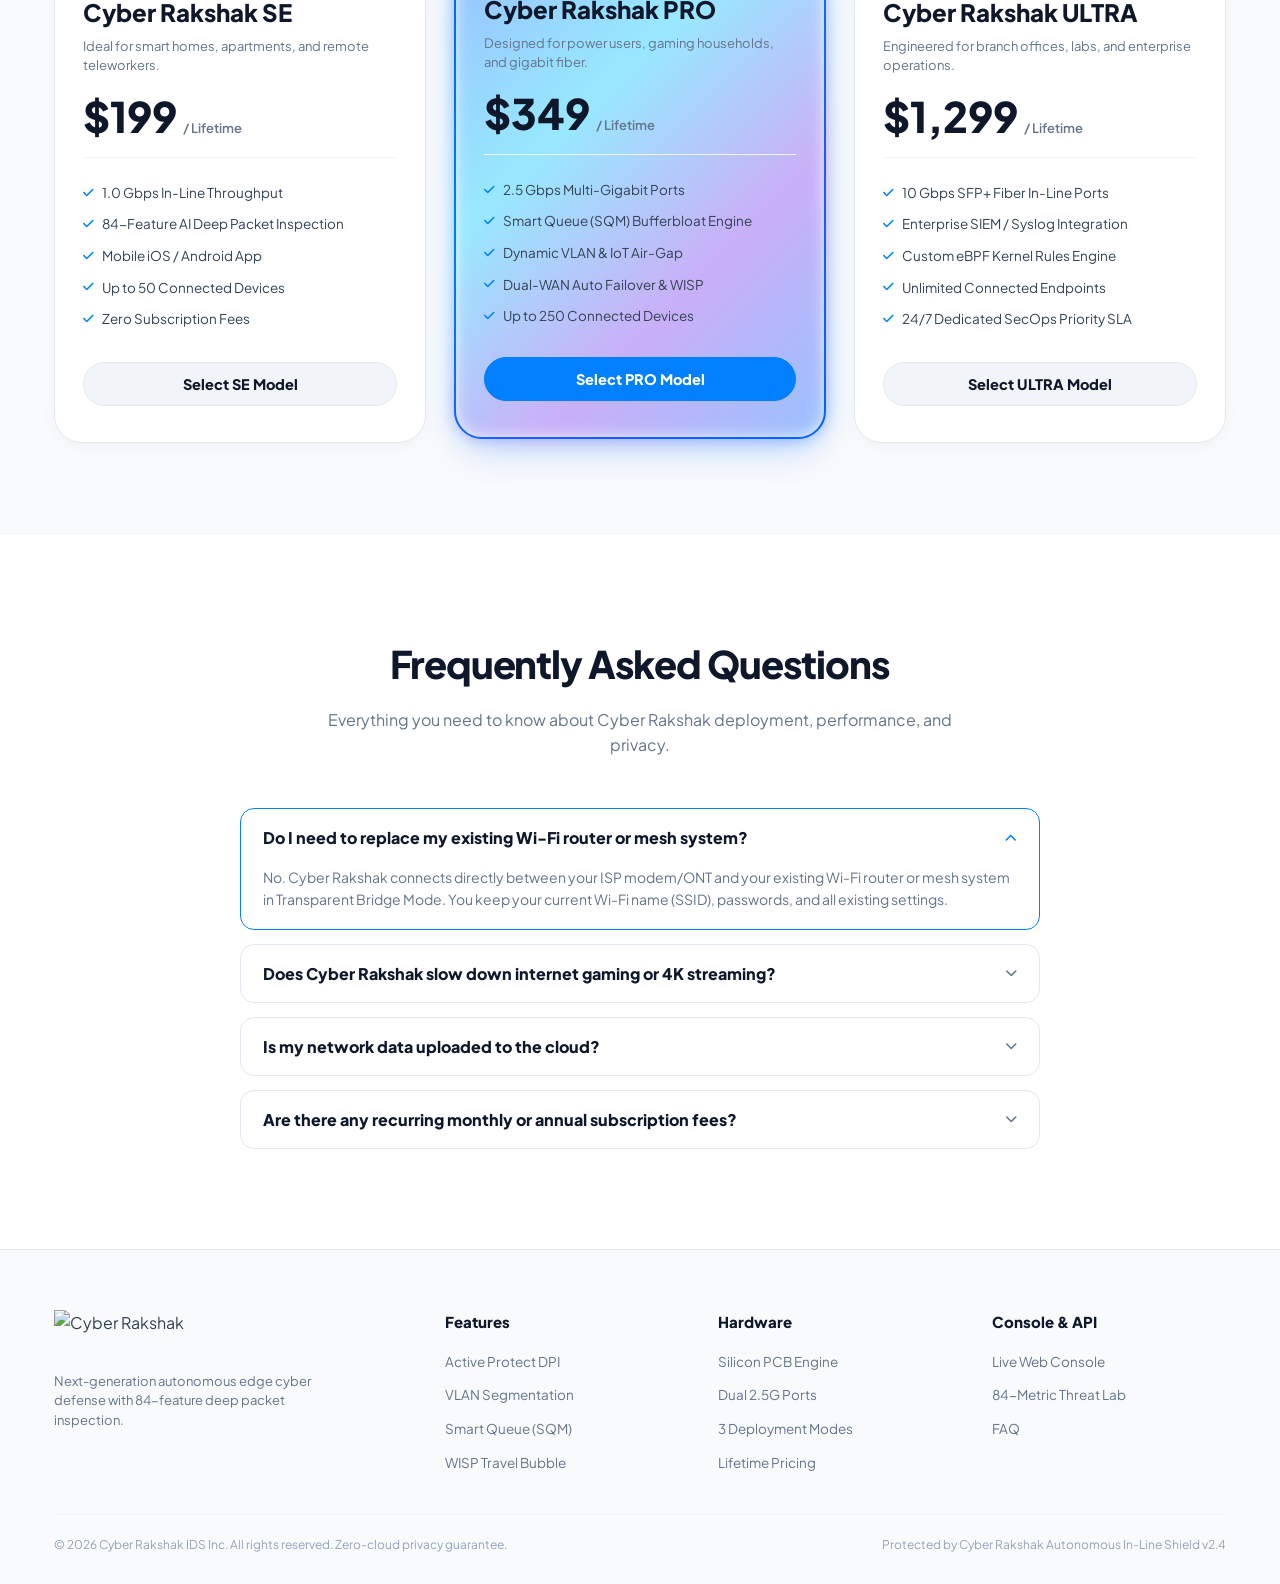
==== commit ba008ea7: "refactor(assets): replace local logo assets with Google Drive direct link and clean up local images" ====
--- a/showcase_website/index.html
+++ b/showcase_website/index.html
@@ -12,7 +12,7 @@
     <link href="https://fonts.googleapis.com/css2?family=Plus+Jakarta+Sans:wght@300;400;500;600;700;800;900&family=JetBrains+Mono:wght@400;500;600;700&family=Outfit:wght@500;600;700;800&display=swap" rel="stylesheet">
     
     <!-- Favicon -->
-    <link rel="icon" type="image/png" href="assets/cyber_rakshak_shield.png?v=3">
+    <link rel="icon" type="image/png" href="https://drive.google.com/uc?id=1mfm1QIVQ8yXiE9QZMVimhO6u6XgnABFr">
     
     <!-- Font Awesome 6 Icons -->
     <link rel="stylesheet" href="https://cdnjs.cloudflare.com/ajax/libs/font-awesome/6.5.1/css/all.min.css">
@@ -34,7 +34,7 @@
         <div class="container header-container">
             <!-- Brand Logo -->
             <a href="#hero" class="brand-link" aria-label="Cyber Rakshak Home">
-                <img src="assets/cyber_rakshak_brand.png?v=3" alt="Cyber Rakshak" class="brand-full-logo-img">
+                <img src="https://drive.google.com/uc?id=1mfm1QIVQ8yXiE9QZMVimhO6u6XgnABFr" alt="Cyber Rakshak" class="brand-full-logo-img">
             </a>
 
             <!-- Center Menu Links -->
@@ -65,7 +65,7 @@
     <div class="mobile-menu-drawer" id="mobDrawer">
         <div class="mob-head">
             <div class="brand-link">
-                <img src="assets/cyber_rakshak_brand.png?v=3" alt="Cyber Rakshak" class="brand-full-logo-img mob-logo">
+                <img src="https://drive.google.com/uc?id=1mfm1QIVQ8yXiE9QZMVimhO6u6XgnABFr" alt="Cyber Rakshak" class="brand-full-logo-img mob-logo">
             </div>
             <button class="btn-close-drawer" onclick="toggleMobileMenu(false)" aria-label="Close Menu"><i class="fa-solid fa-xmark"></i></button>
         </div>
@@ -1331,7 +1331,7 @@
             <div class="footer-grid-clean">
                 <div>
                     <div class="brand-link" style="margin-bottom: 12px; display: inline-block;">
-                        <img src="assets/cyber_rakshak_brand.png?v=3" alt="Cyber Rakshak" class="brand-full-logo-img" style="height: 50px; max-width: 260px;">
+                        <img src="https://drive.google.com/uc?id=1mfm1QIVQ8yXiE9QZMVimhO6u6XgnABFr" alt="Cyber Rakshak" class="brand-full-logo-img" style="height: 50px; max-width: 260px;">
                     </div>
                     <p style="font-size: 13px; color: var(--text-muted); line-height: 1.5; max-width: 260px;">
                         Next-generation autonomous edge cyber defense with 84-feature deep packet inspection.
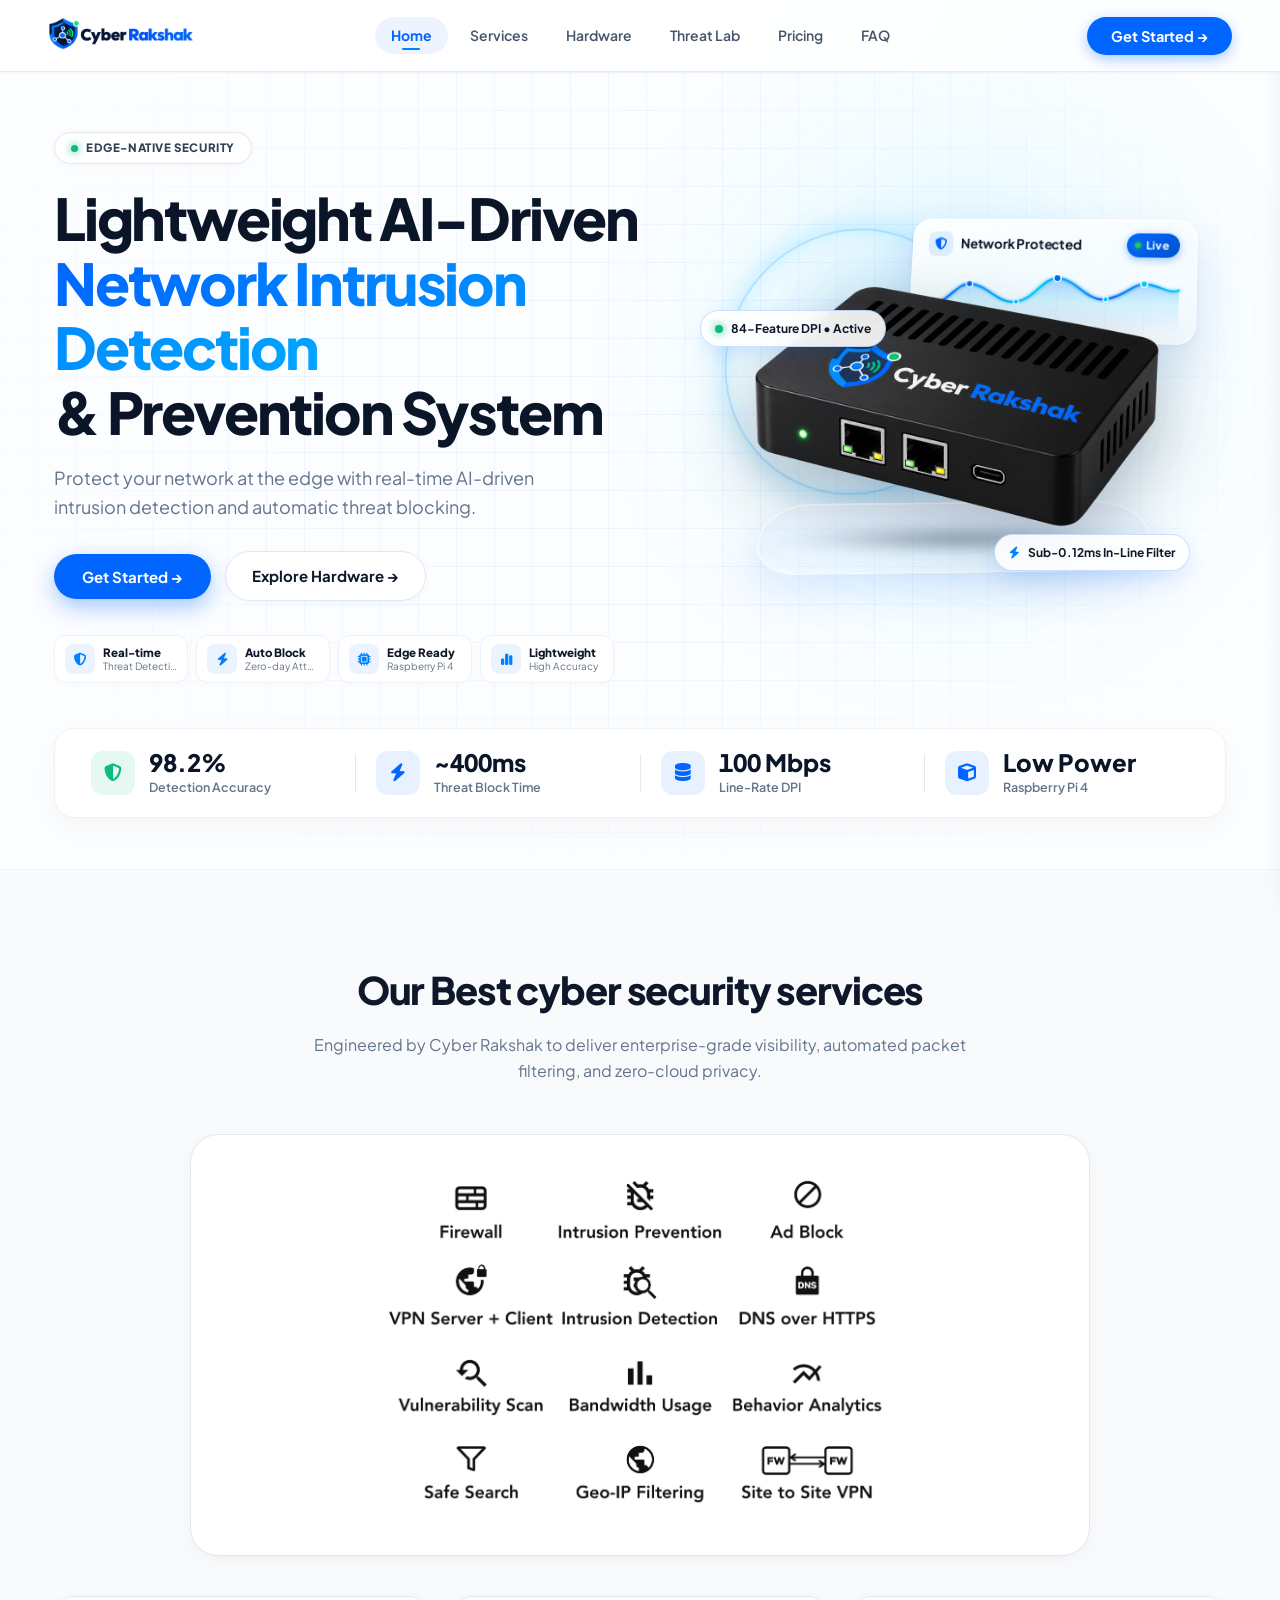
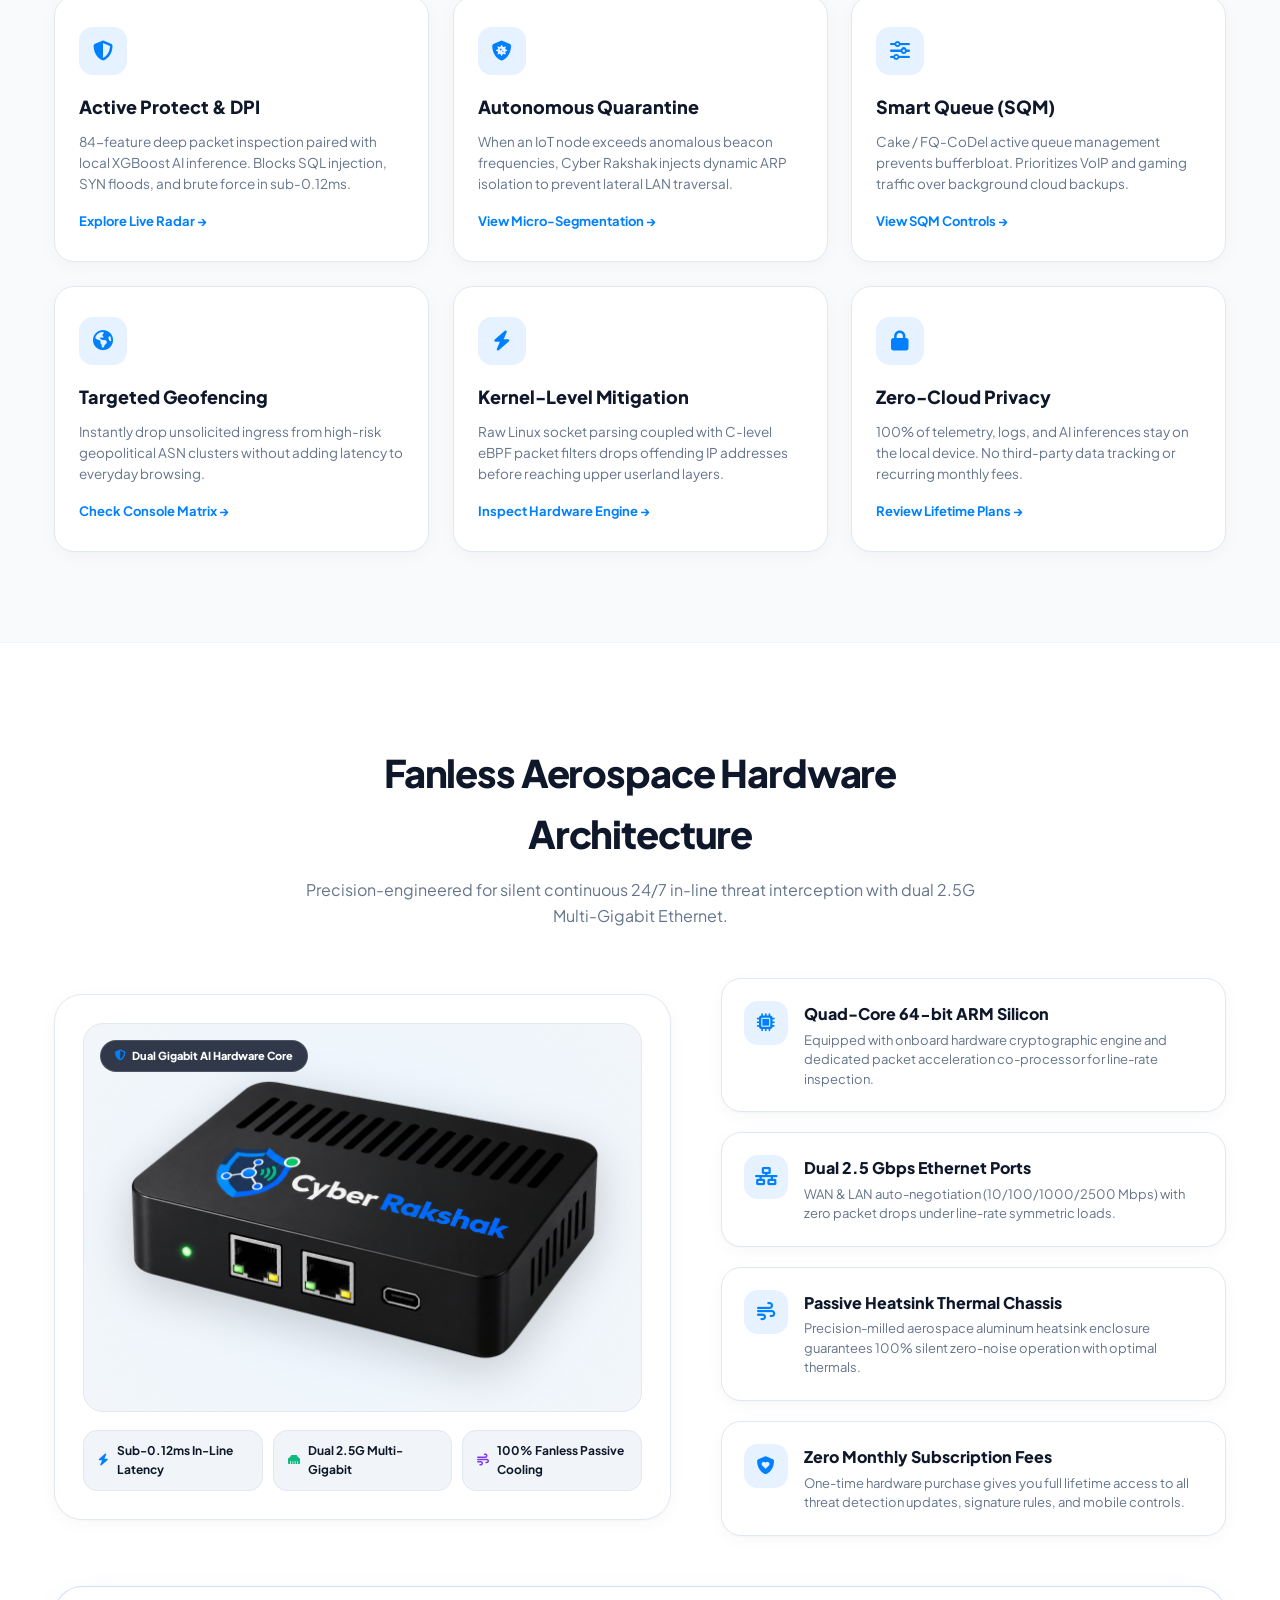
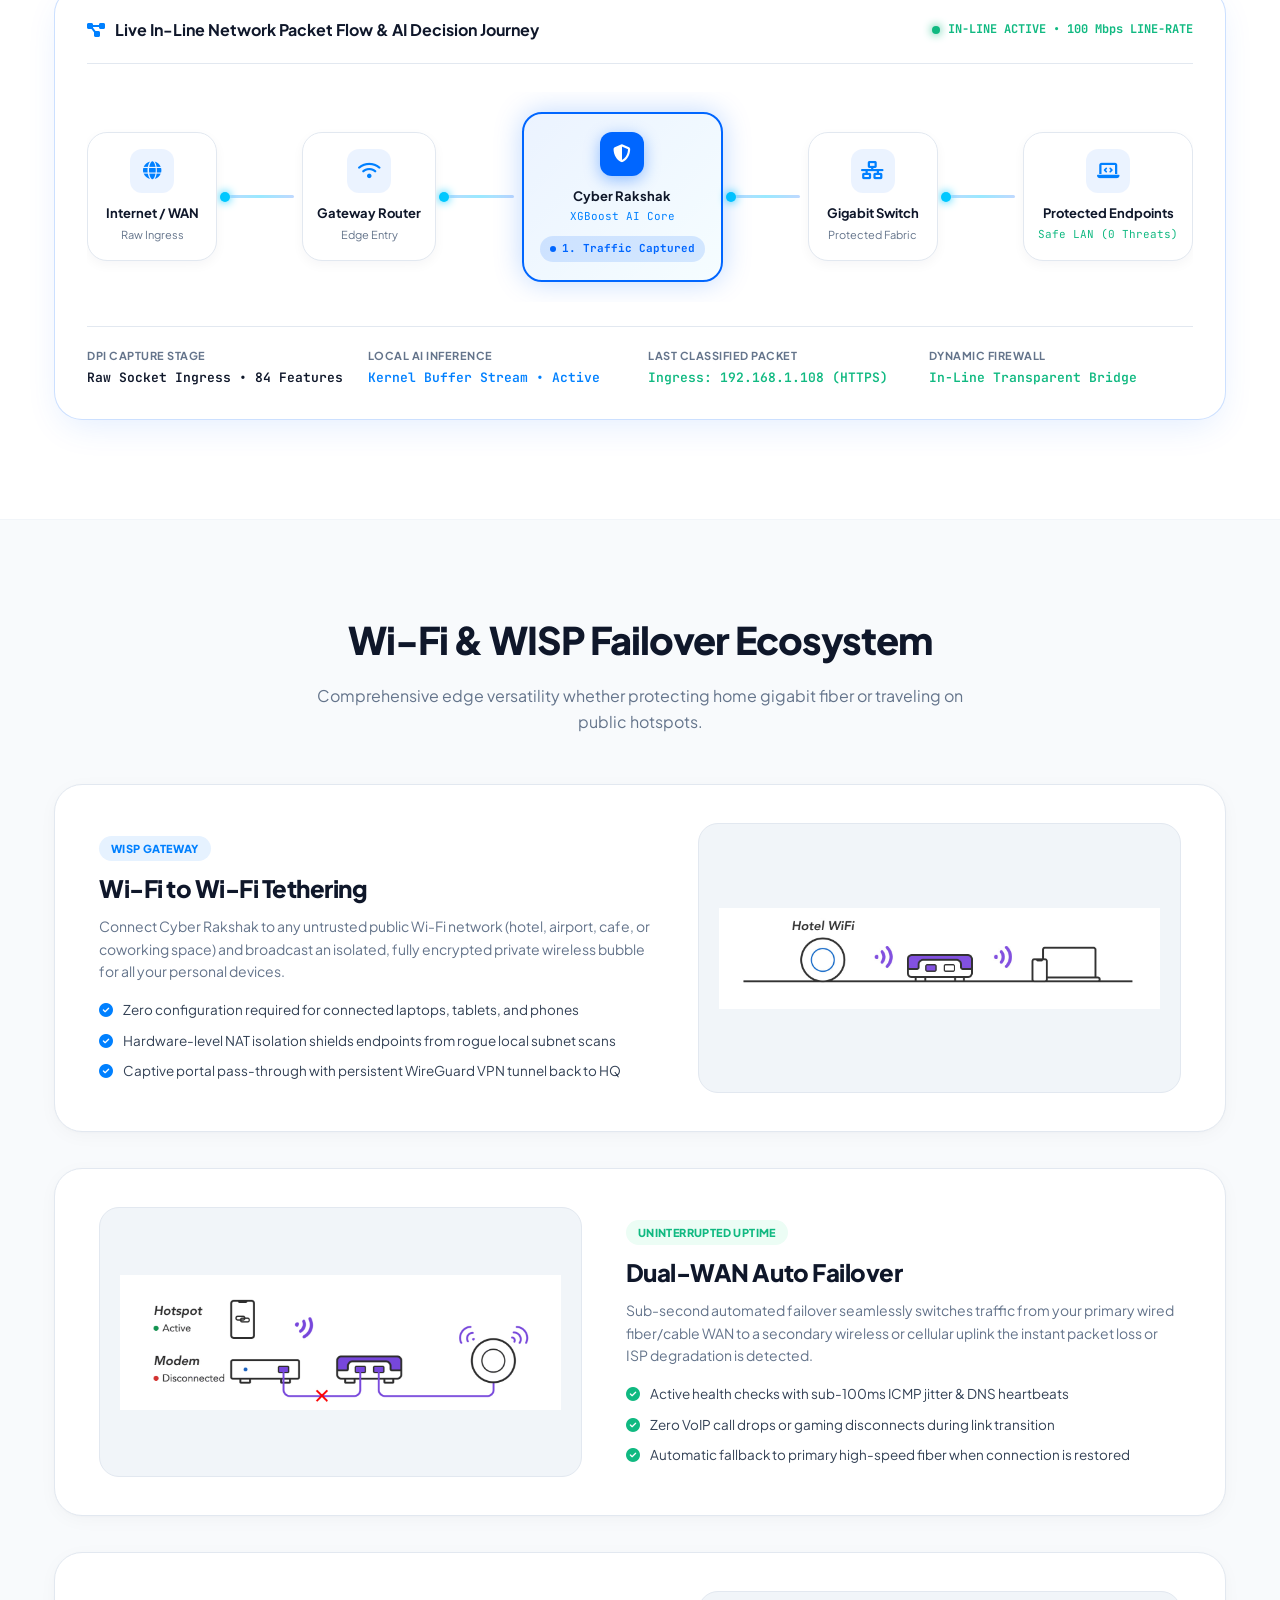
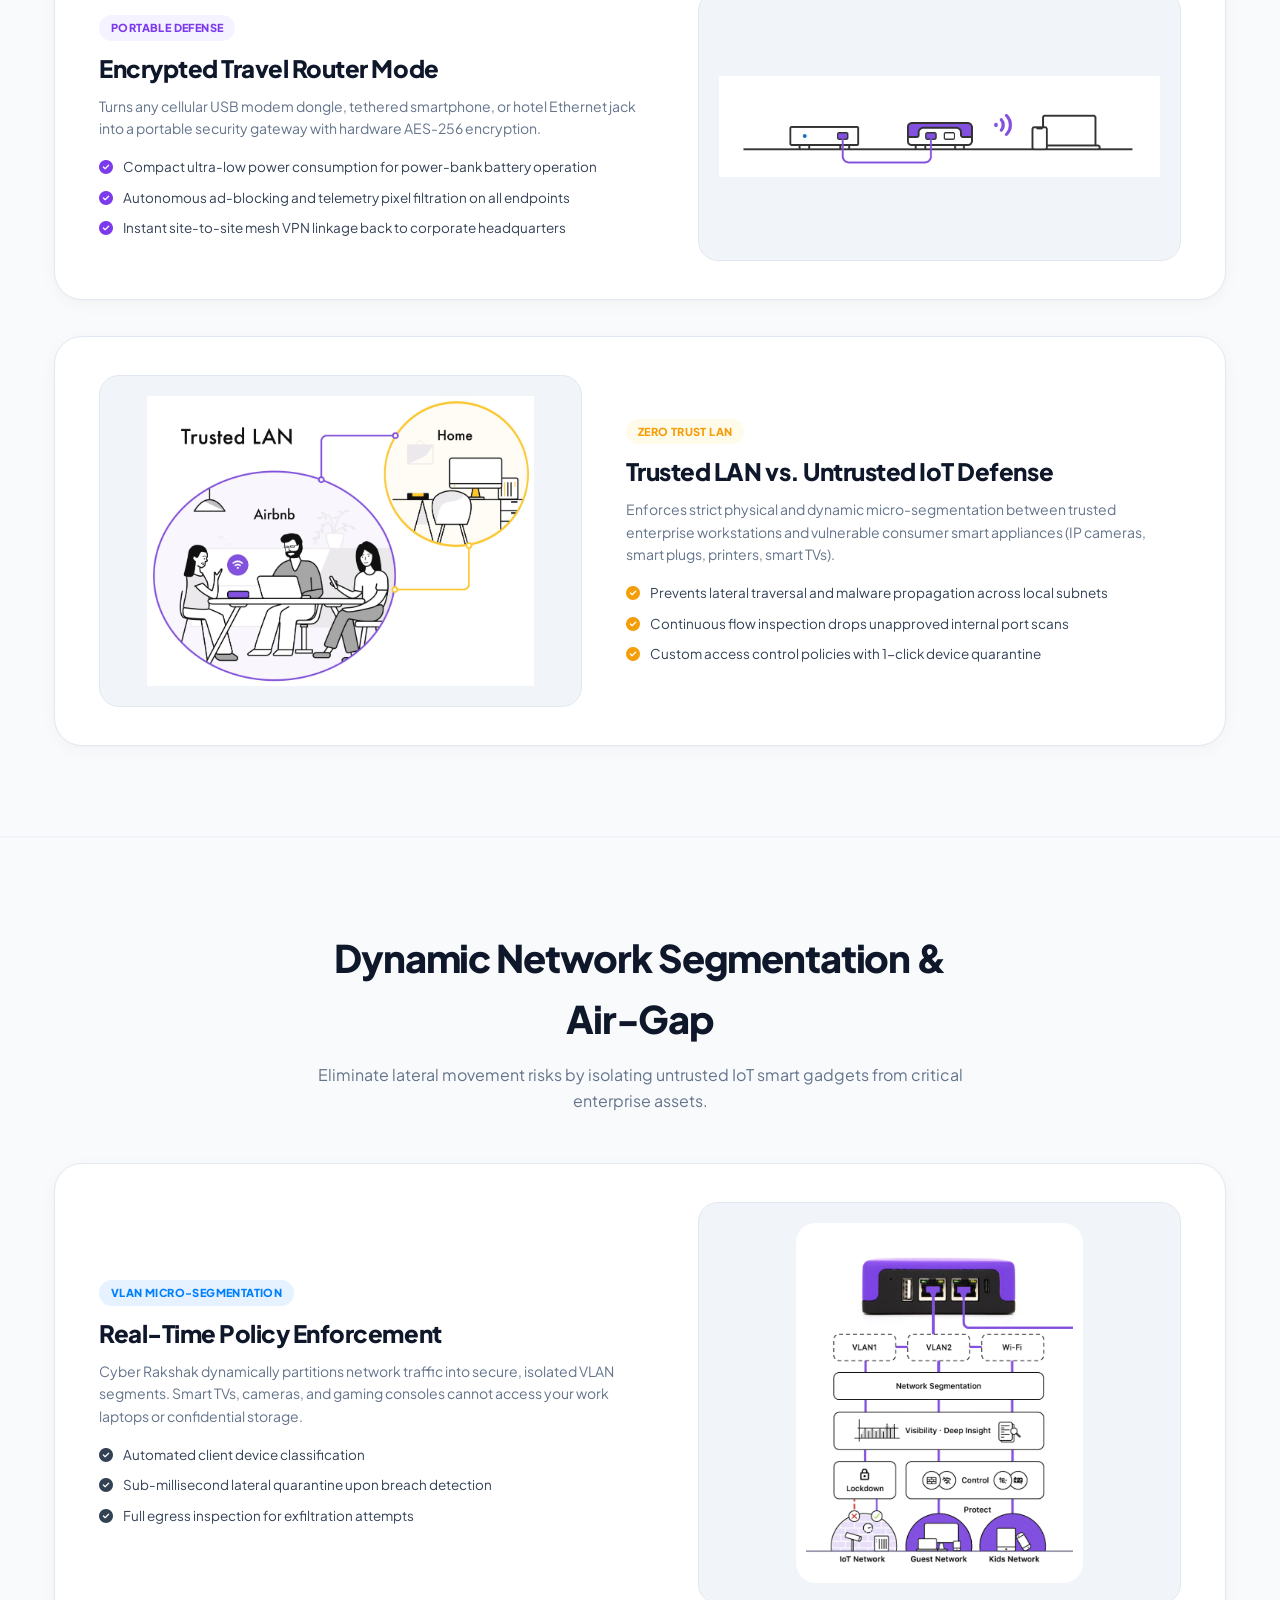
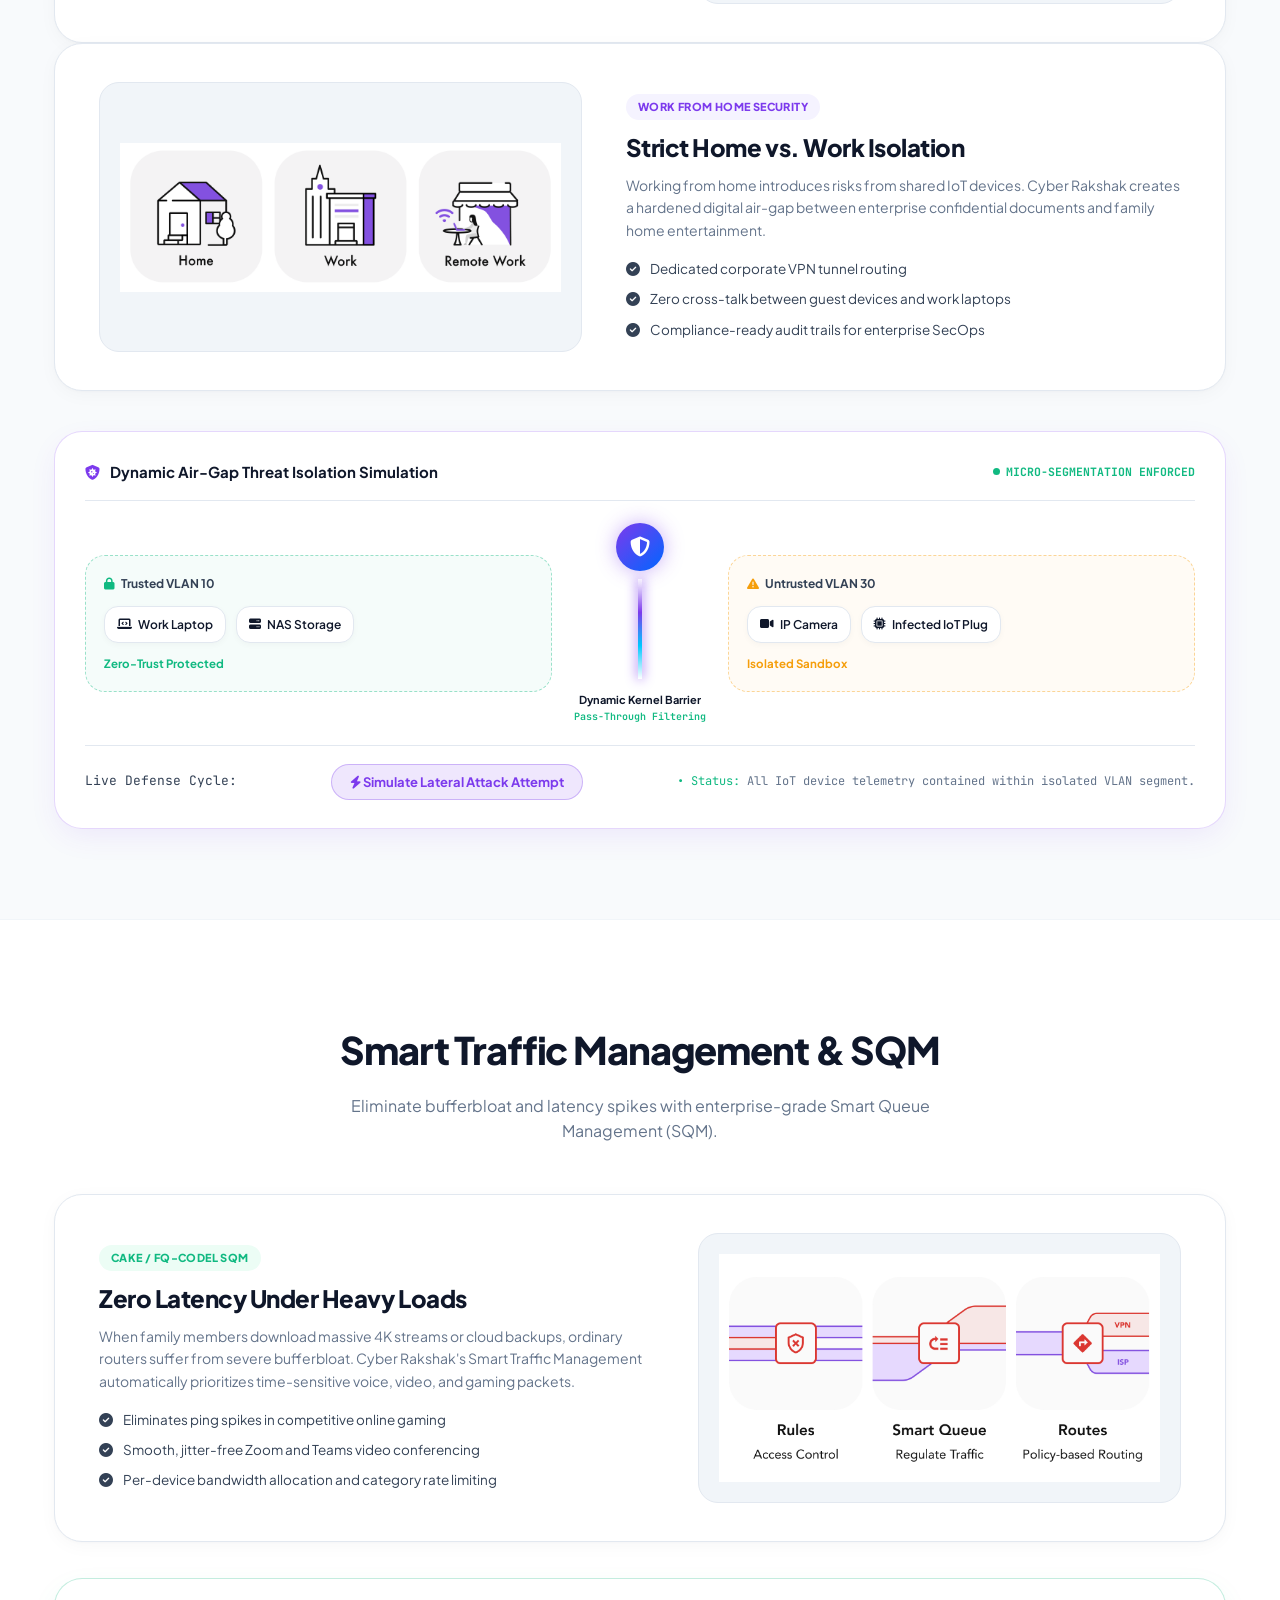
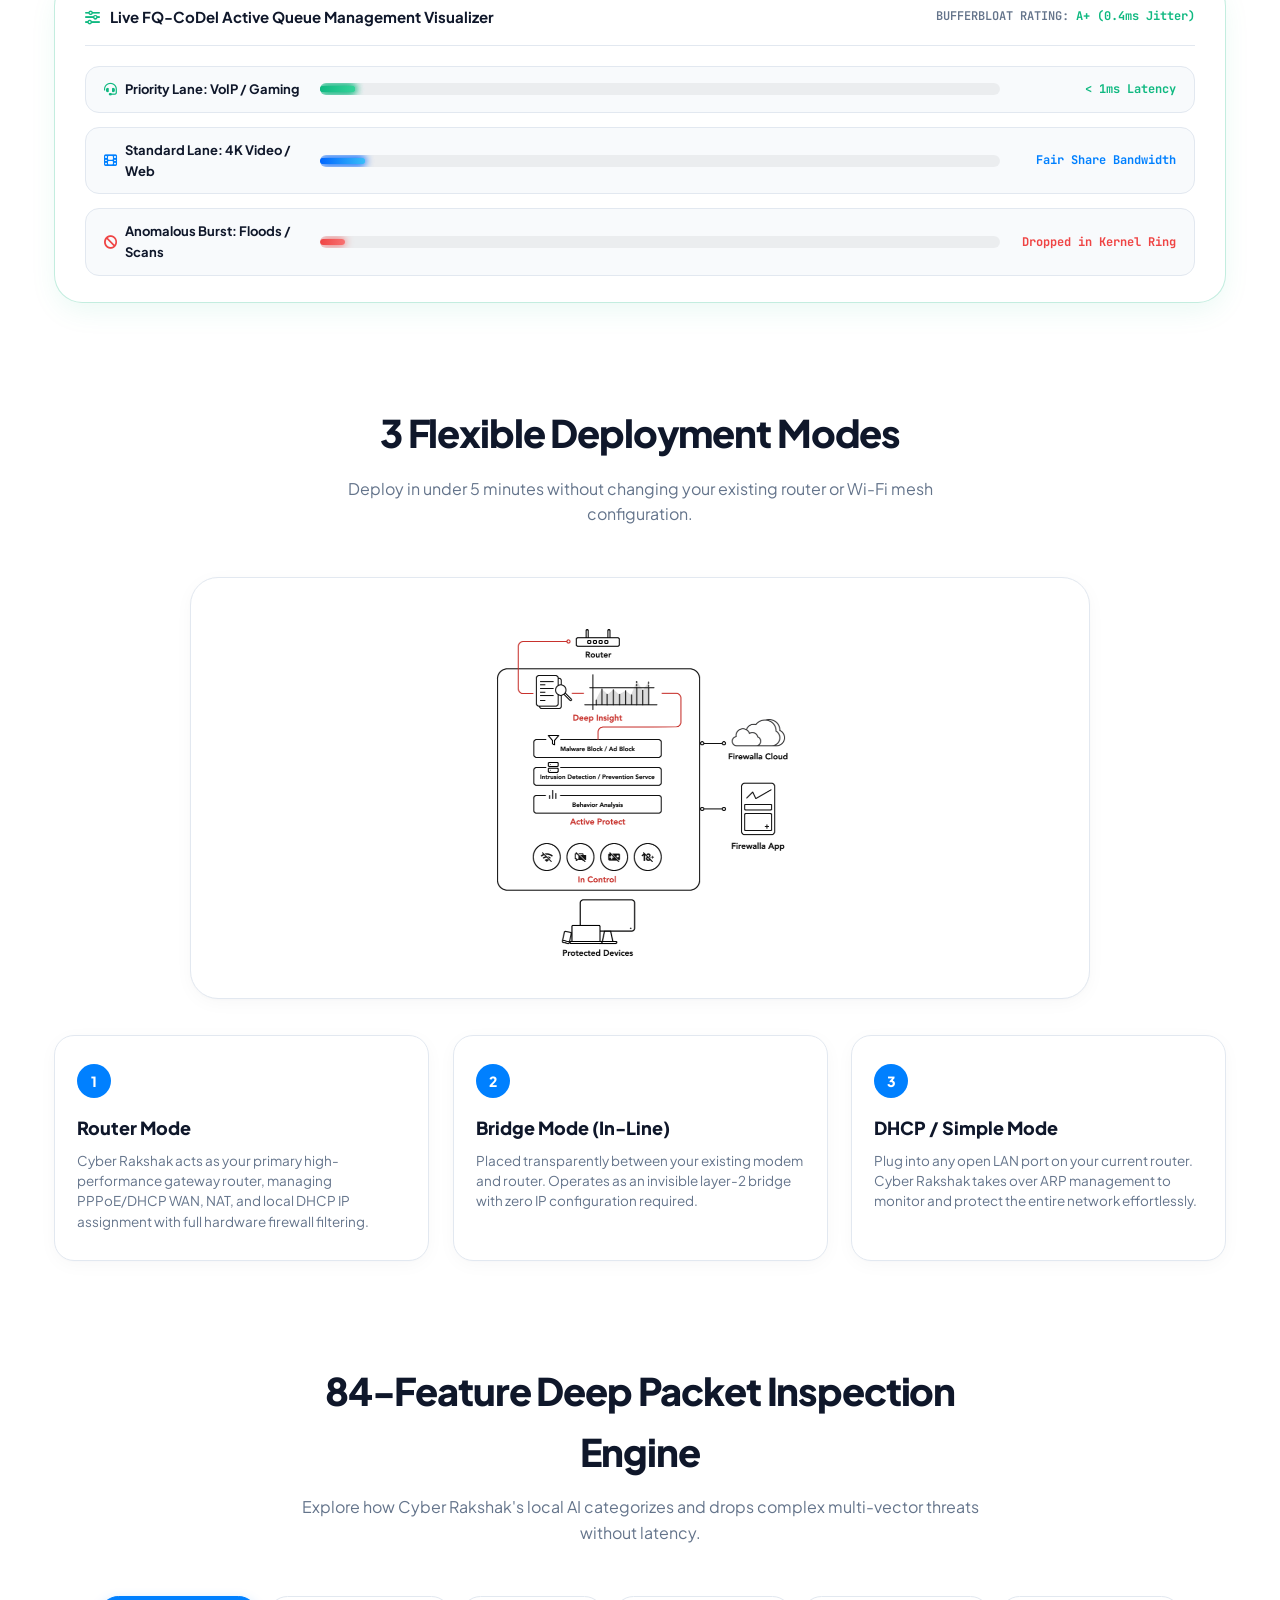
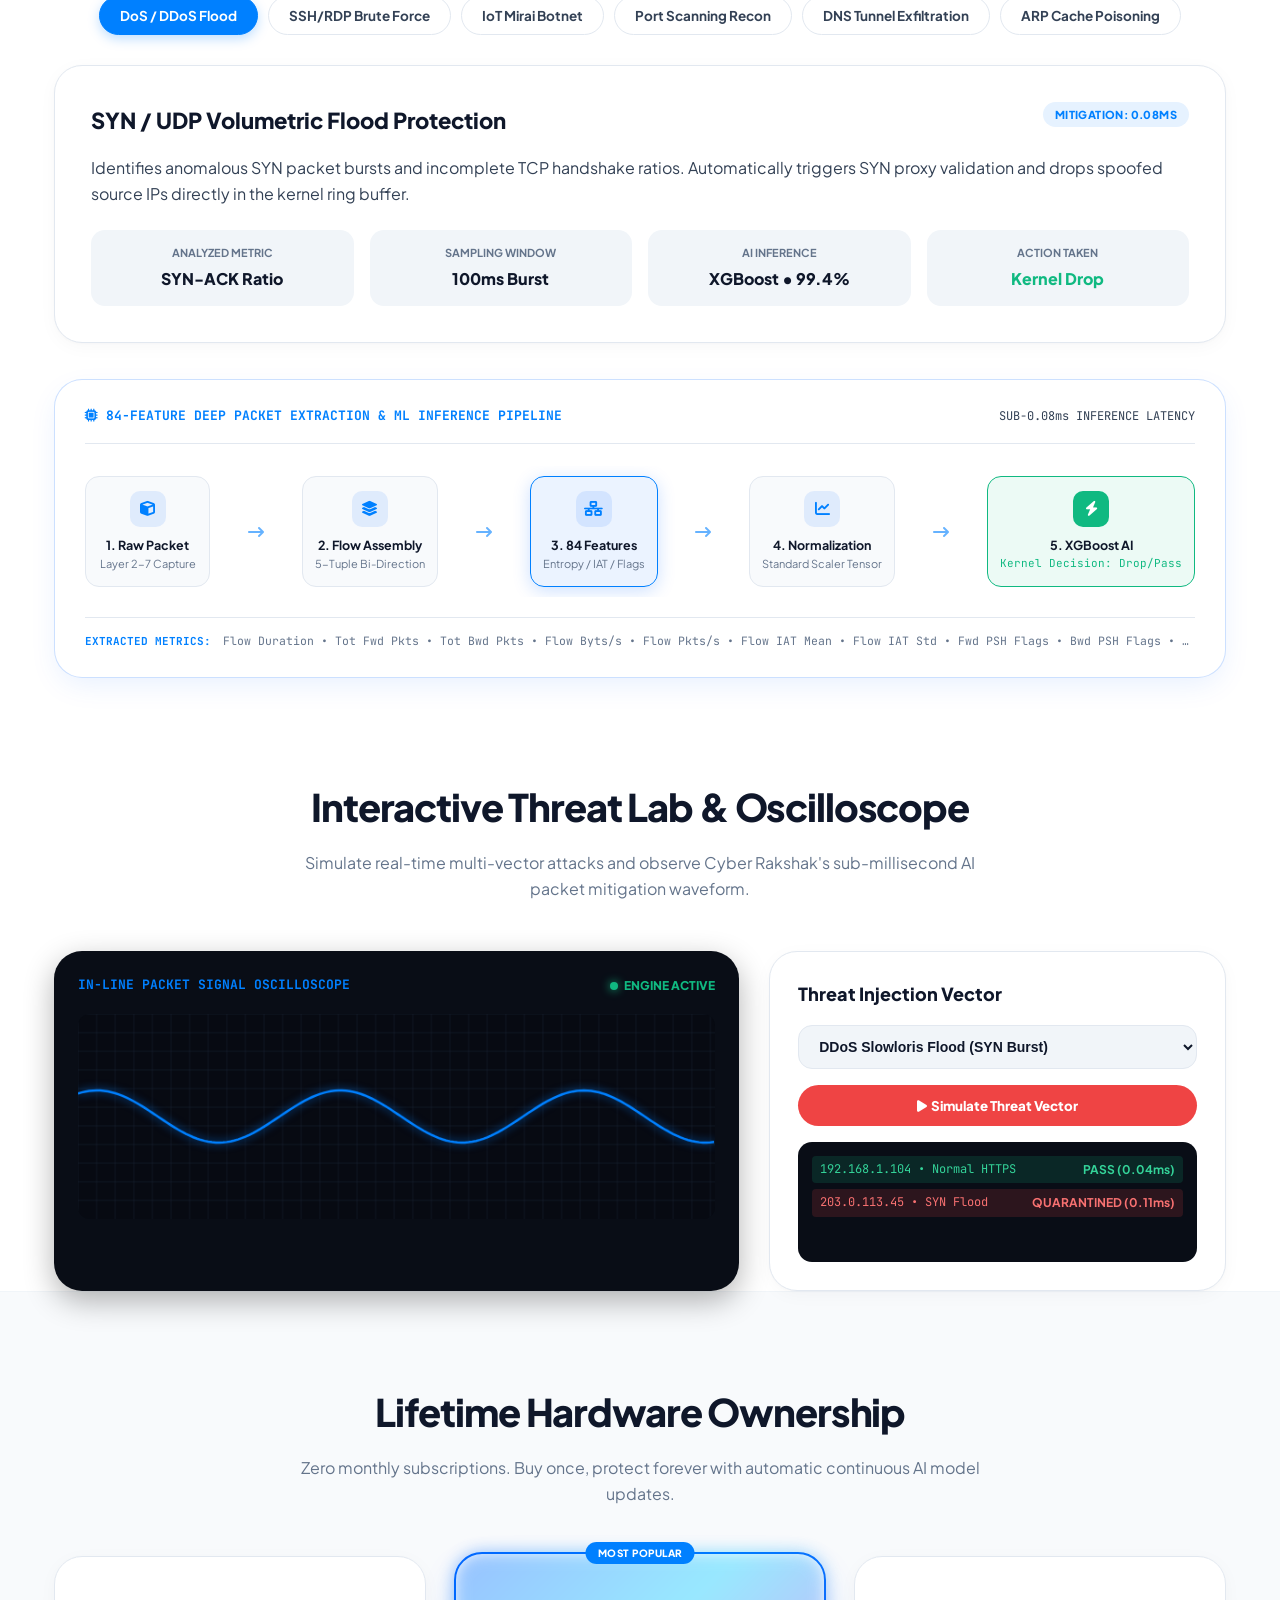
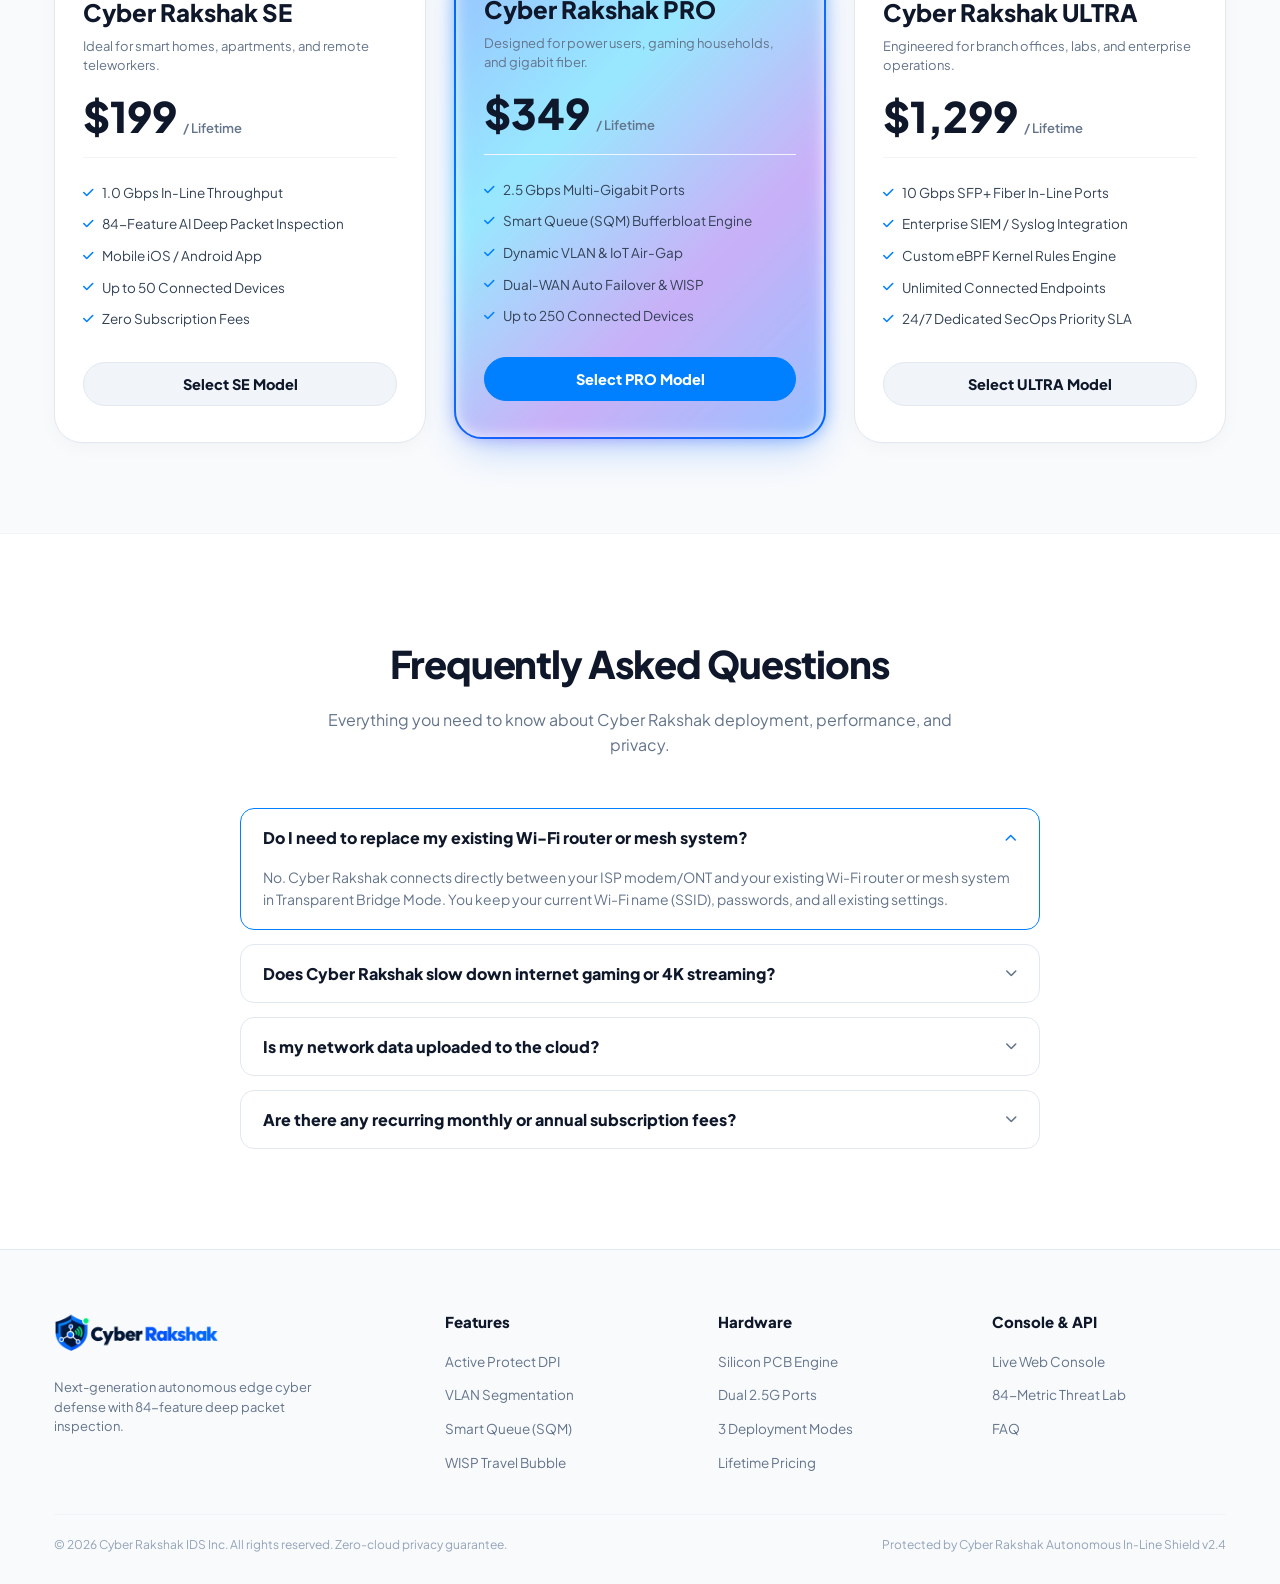
==== commit be514223: "fix(logo): integrate high-res brand logo from Google Drive with local fallback and fix display issue" ====
--- a/showcase_website/index.html
+++ b/showcase_website/index.html
@@ -12,7 +12,7 @@
     <link href="https://fonts.googleapis.com/css2?family=Plus+Jakarta+Sans:wght@300;400;500;600;700;800;900&family=JetBrains+Mono:wght@400;500;600;700&family=Outfit:wght@500;600;700;800&display=swap" rel="stylesheet">
     
     <!-- Favicon -->
-    <link rel="icon" type="image/png" href="https://drive.google.com/uc?id=1mfm1QIVQ8yXiE9QZMVimhO6u6XgnABFr">
+    <link rel="icon" type="image/png" href="assets/cyber_rakshak_brand.png">
     
     <!-- Font Awesome 6 Icons -->
     <link rel="stylesheet" href="https://cdnjs.cloudflare.com/ajax/libs/font-awesome/6.5.1/css/all.min.css">
@@ -34,7 +34,7 @@
         <div class="container header-container">
             <!-- Brand Logo -->
             <a href="#hero" class="brand-link" aria-label="Cyber Rakshak Home">
-                <img src="https://drive.google.com/uc?id=1mfm1QIVQ8yXiE9QZMVimhO6u6XgnABFr" alt="Cyber Rakshak" class="brand-full-logo-img">
+                <img src="assets/cyber_rakshak_brand.png" alt="Cyber Rakshak" class="brand-full-logo-img" onerror="this.src='https://lh3.googleusercontent.com/d/1mfm1QIVQ8yXiE9QZMVimhO6u6XgnABFr'">
             </a>
 
             <!-- Center Menu Links -->
@@ -65,7 +65,7 @@
     <div class="mobile-menu-drawer" id="mobDrawer">
         <div class="mob-head">
             <div class="brand-link">
-                <img src="https://drive.google.com/uc?id=1mfm1QIVQ8yXiE9QZMVimhO6u6XgnABFr" alt="Cyber Rakshak" class="brand-full-logo-img mob-logo">
+                <img src="assets/cyber_rakshak_brand.png" alt="Cyber Rakshak" class="brand-full-logo-img mob-logo" onerror="this.src='https://lh3.googleusercontent.com/d/1mfm1QIVQ8yXiE9QZMVimhO6u6XgnABFr'">
             </div>
             <button class="btn-close-drawer" onclick="toggleMobileMenu(false)" aria-label="Close Menu"><i class="fa-solid fa-xmark"></i></button>
         </div>
@@ -1331,7 +1331,7 @@
             <div class="footer-grid-clean">
                 <div>
                     <div class="brand-link" style="margin-bottom: 12px; display: inline-block;">
-                        <img src="https://drive.google.com/uc?id=1mfm1QIVQ8yXiE9QZMVimhO6u6XgnABFr" alt="Cyber Rakshak" class="brand-full-logo-img" style="height: 50px; max-width: 260px;">
+                        <img src="assets/cyber_rakshak_brand.png" alt="Cyber Rakshak" class="brand-full-logo-img" style="height: 50px; max-width: 260px;" onerror="this.src='https://lh3.googleusercontent.com/d/1mfm1QIVQ8yXiE9QZMVimhO6u6XgnABFr'">
                     </div>
                     <p style="font-size: 13px; color: var(--text-muted); line-height: 1.5; max-width: 260px;">
                         Next-generation autonomous edge cyber defense with 84-feature deep packet inspection.
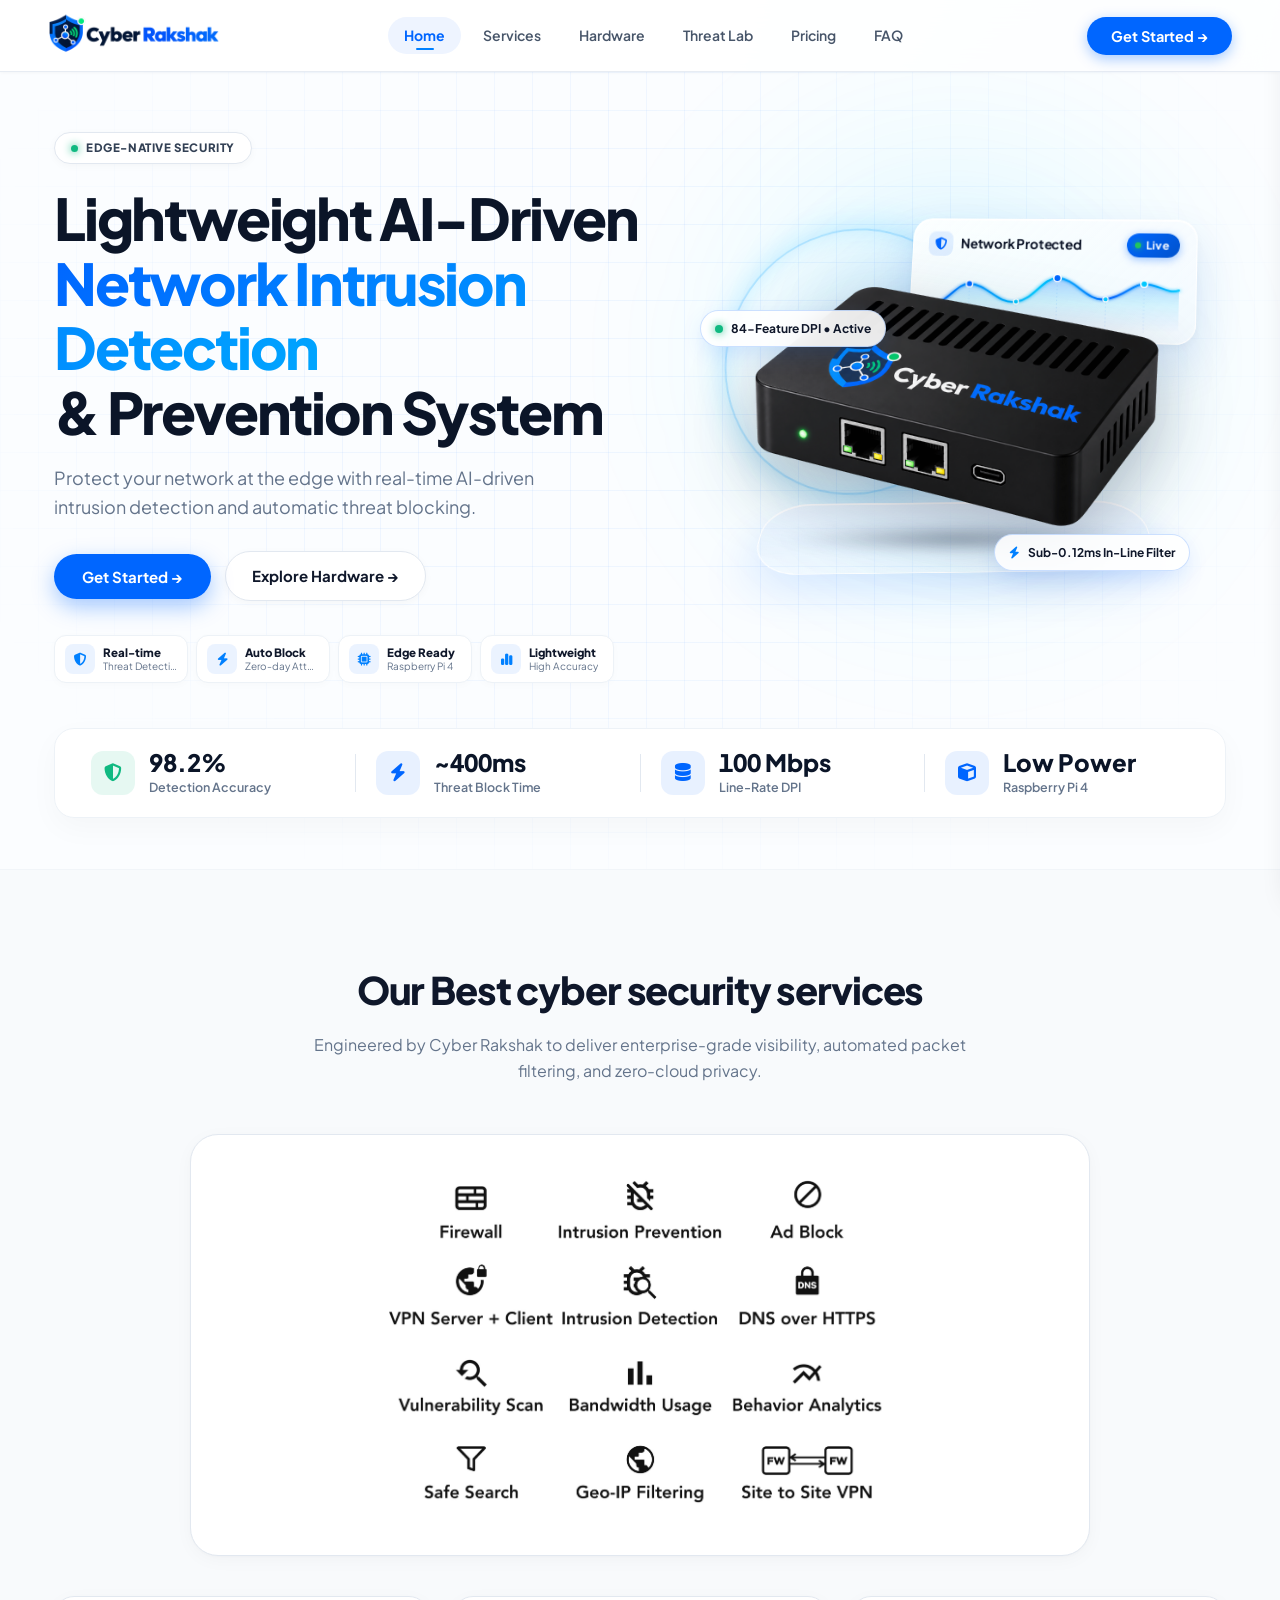
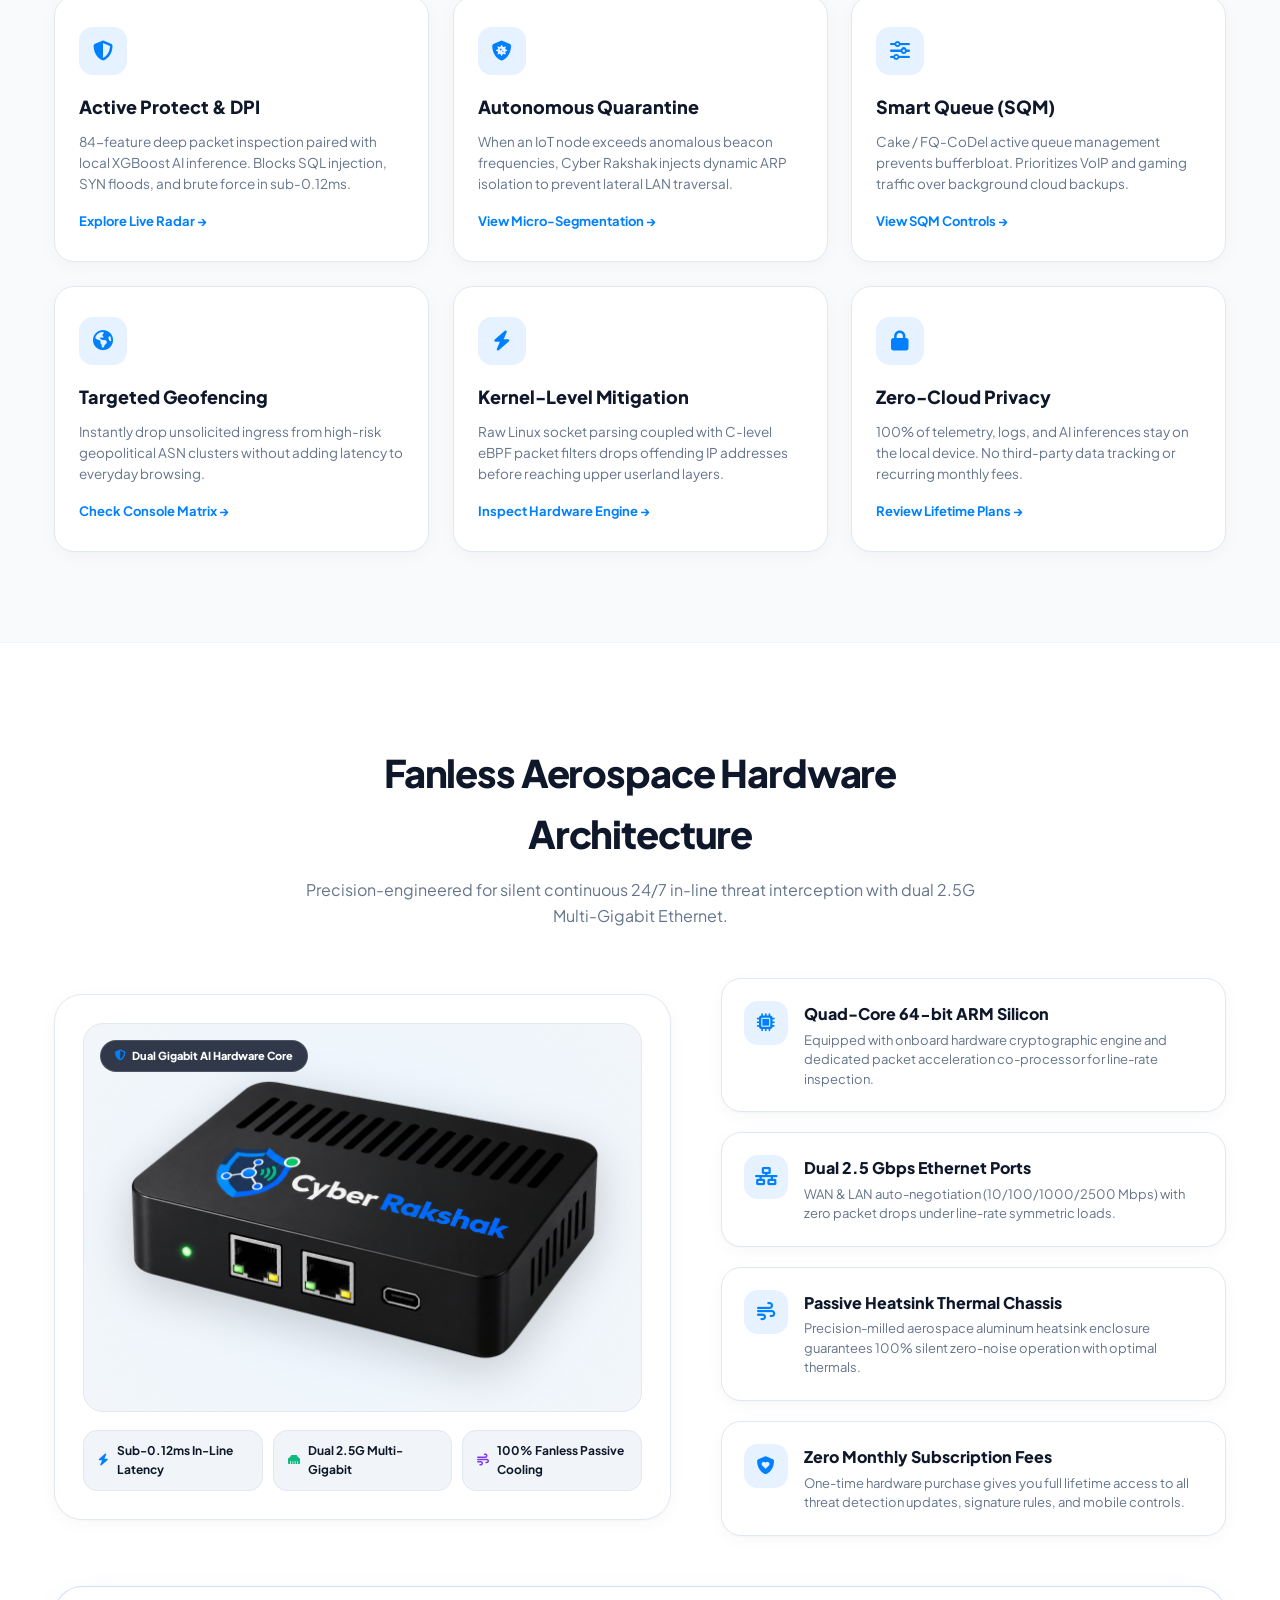
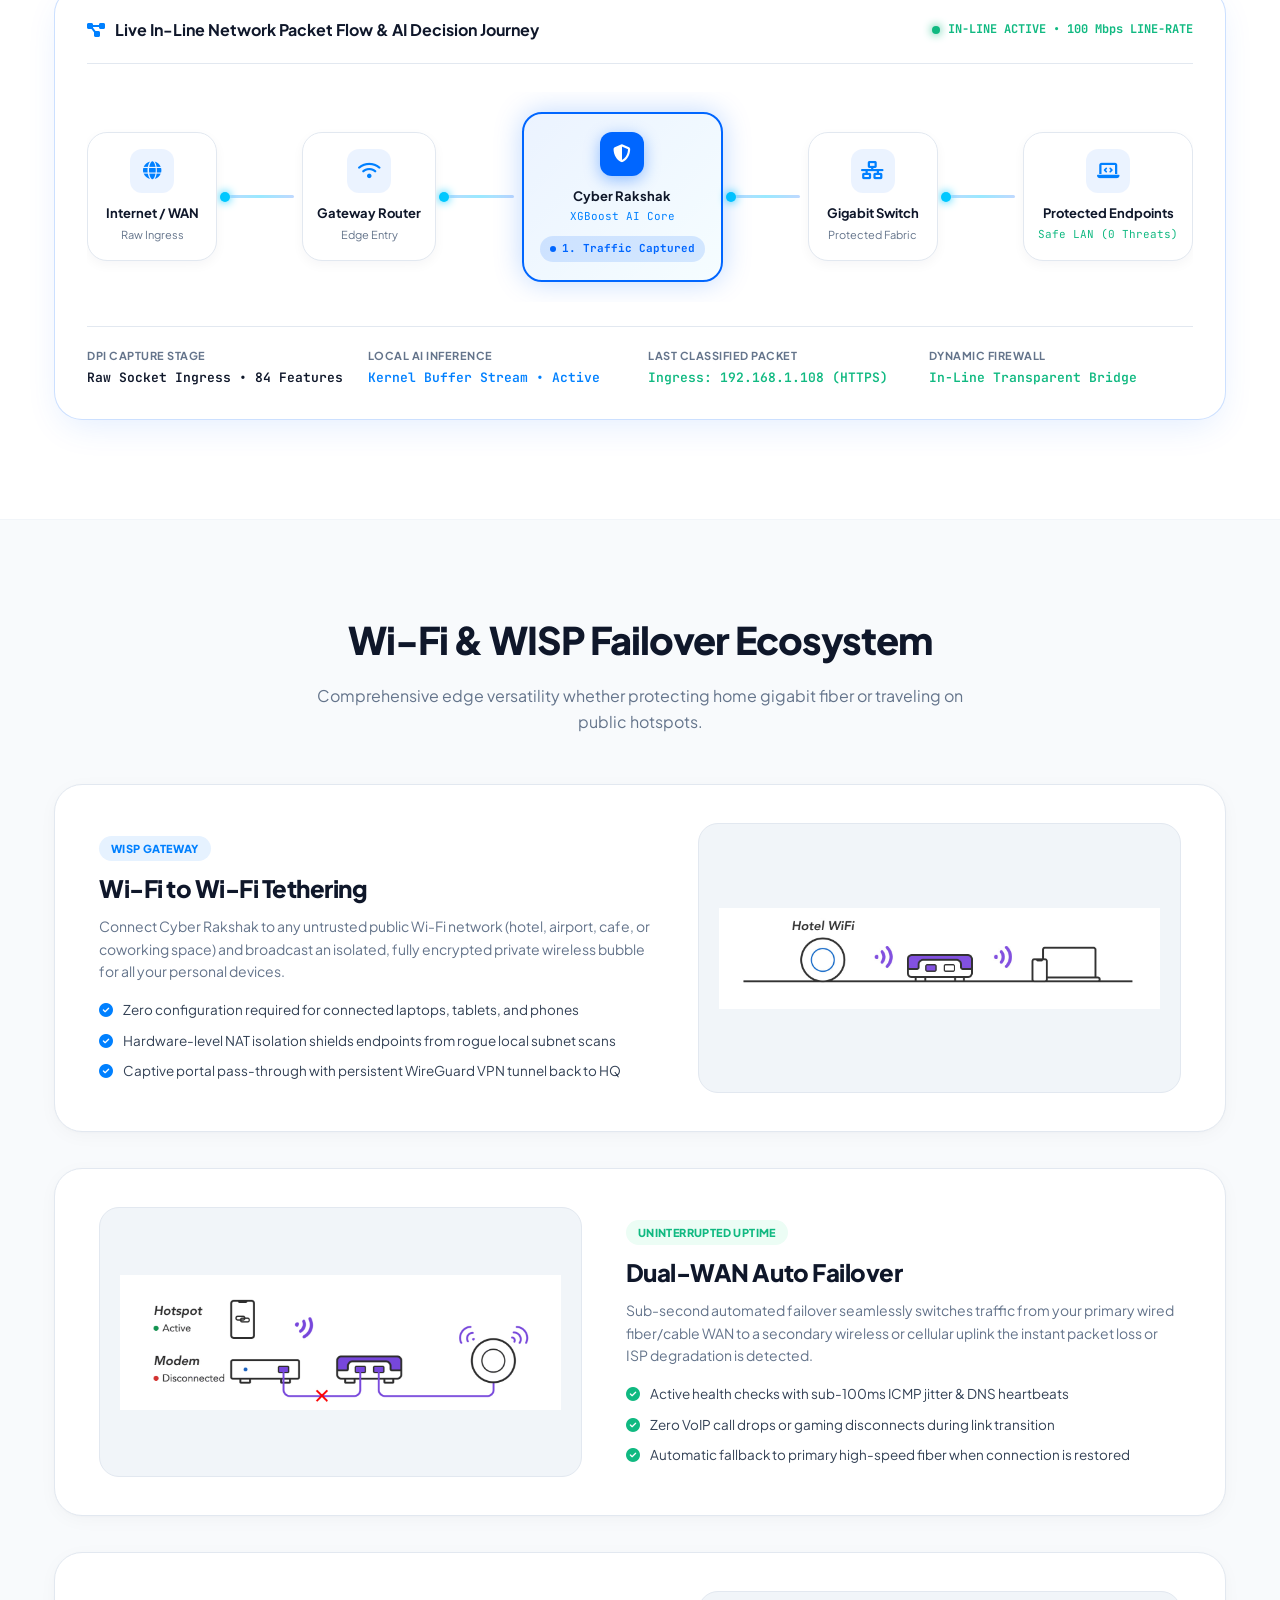
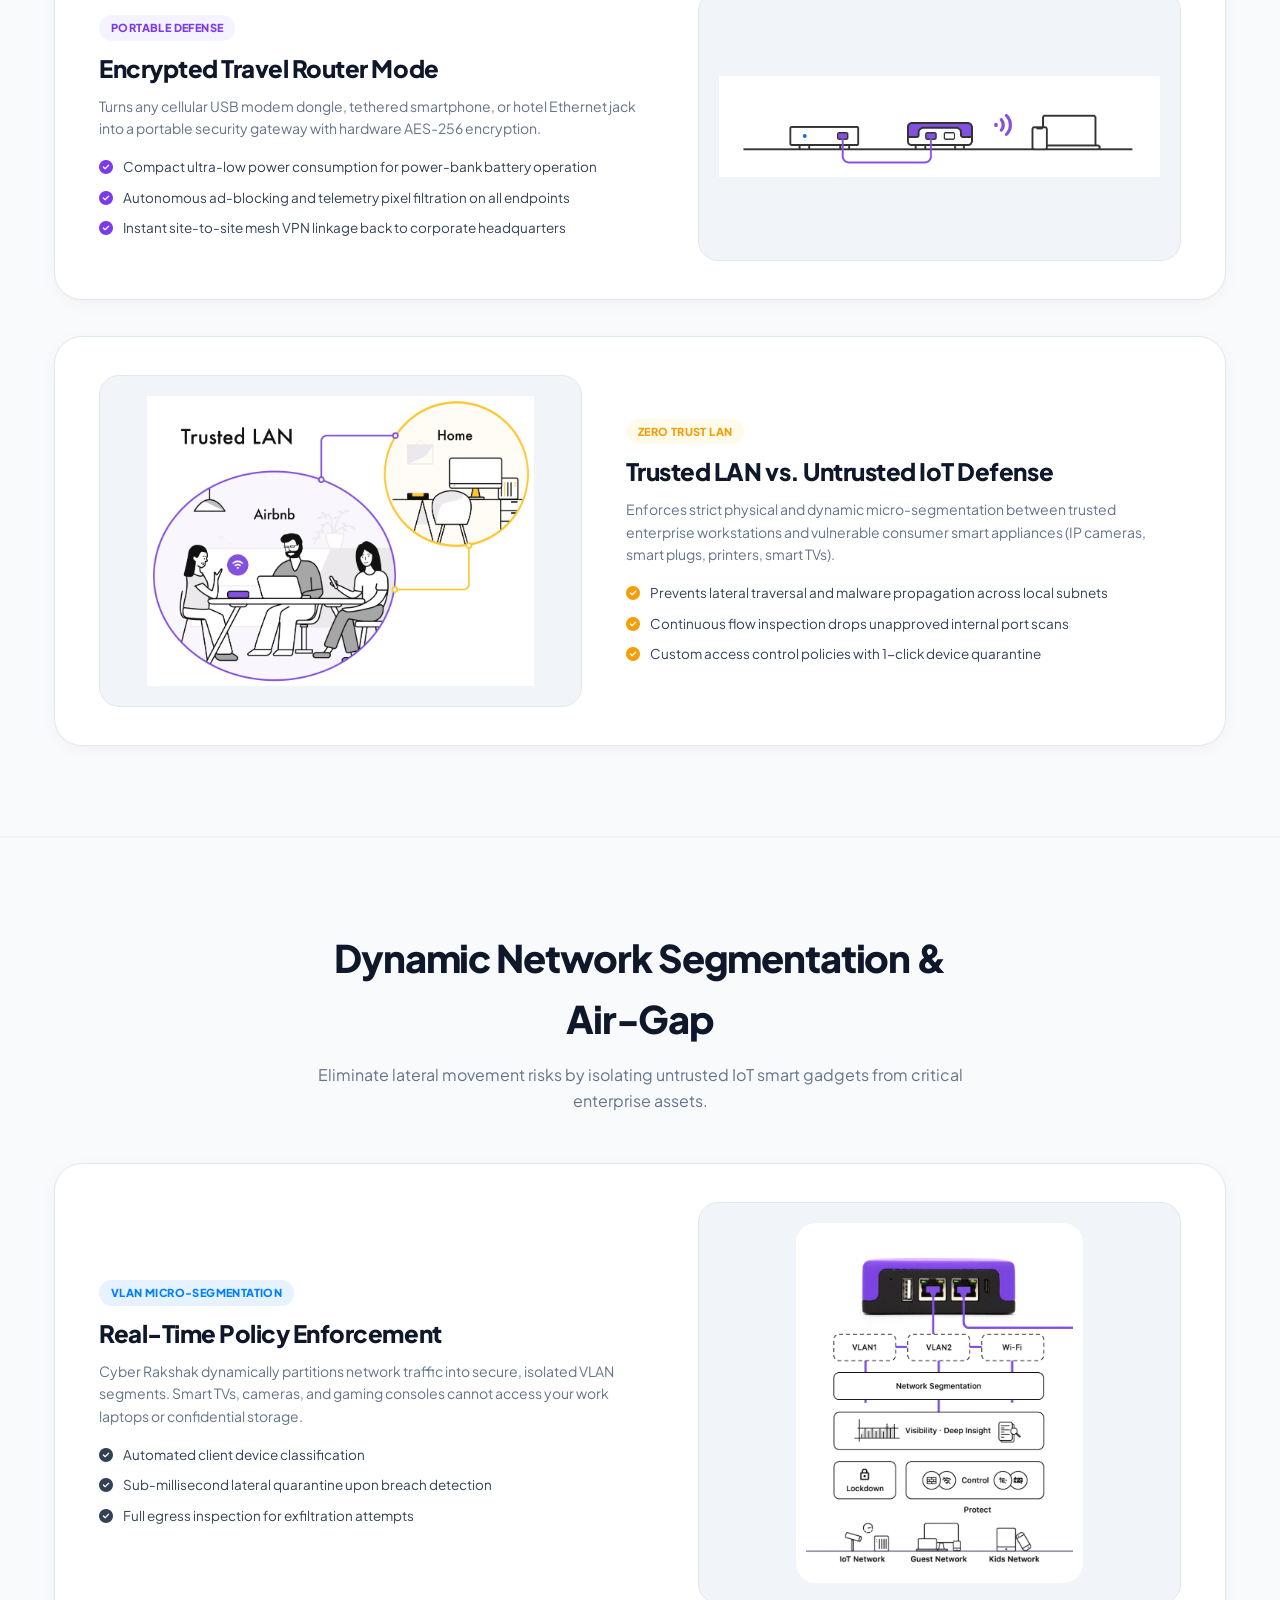
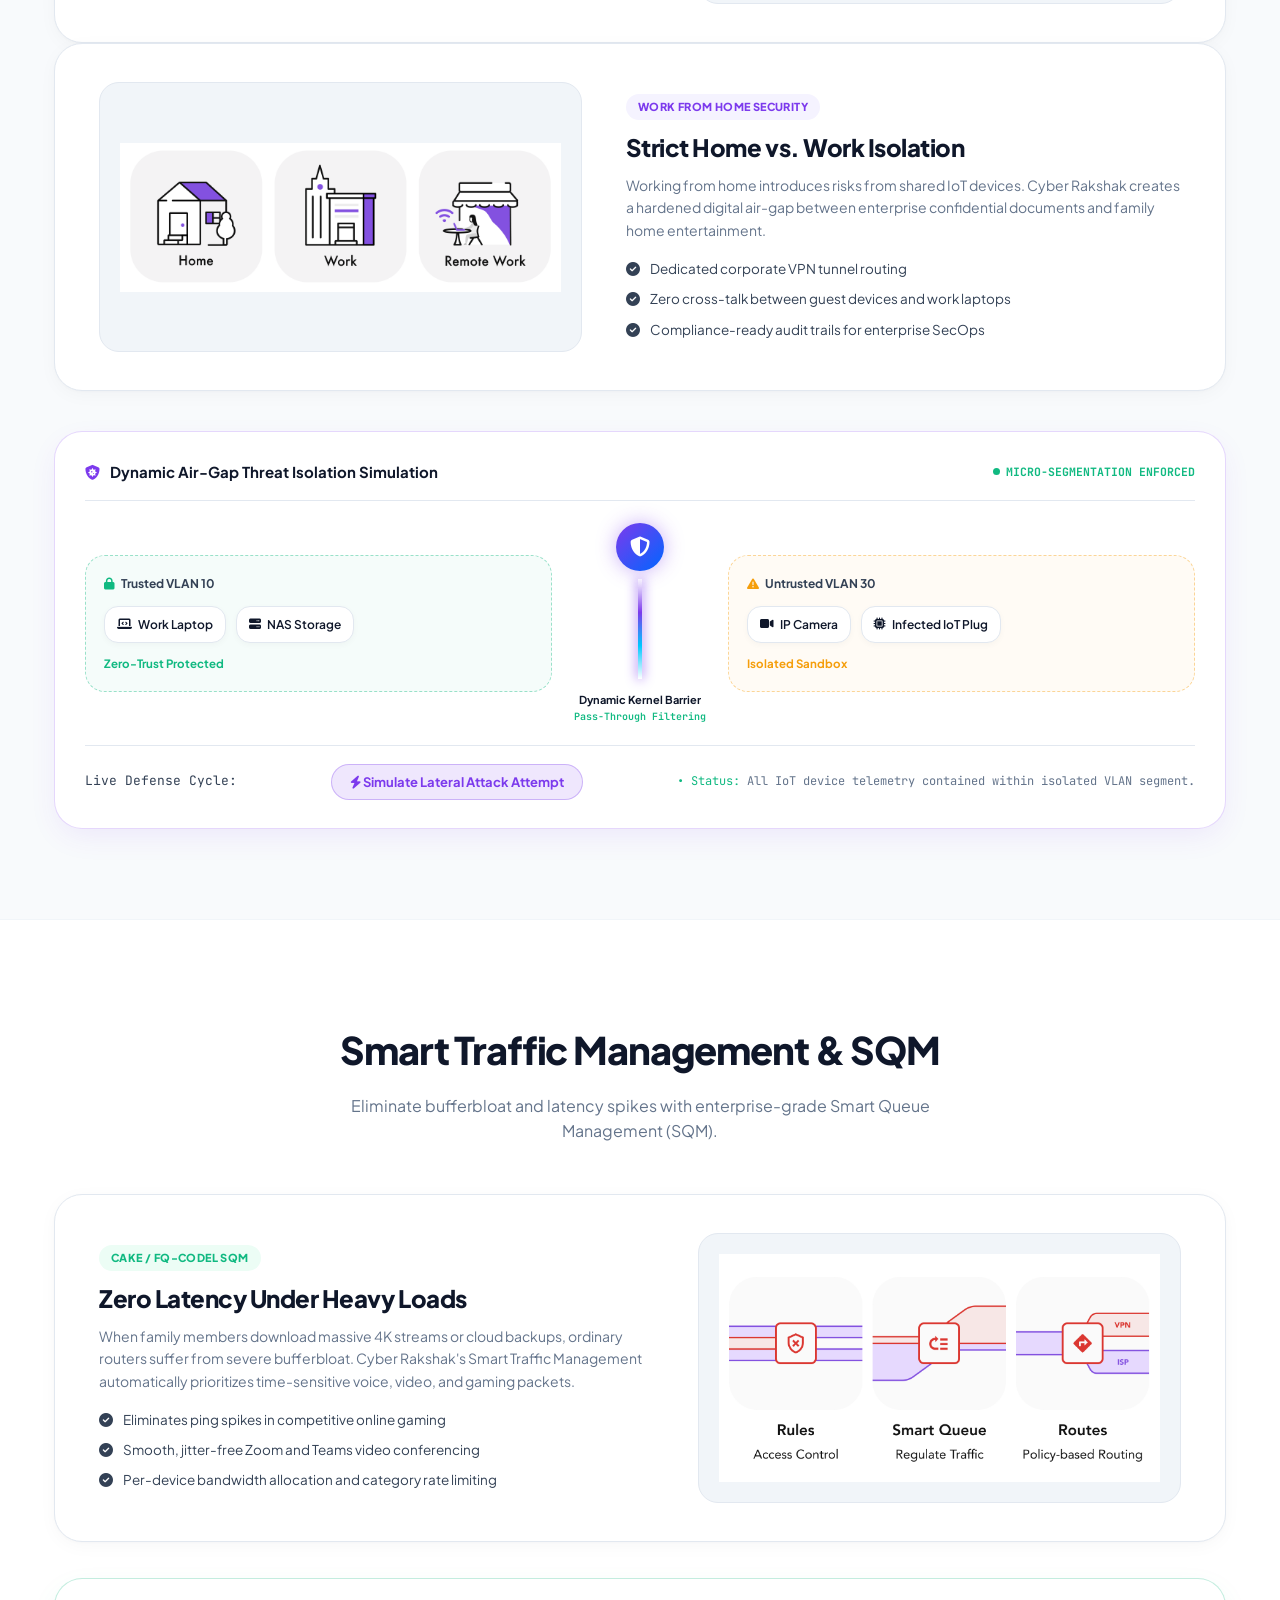
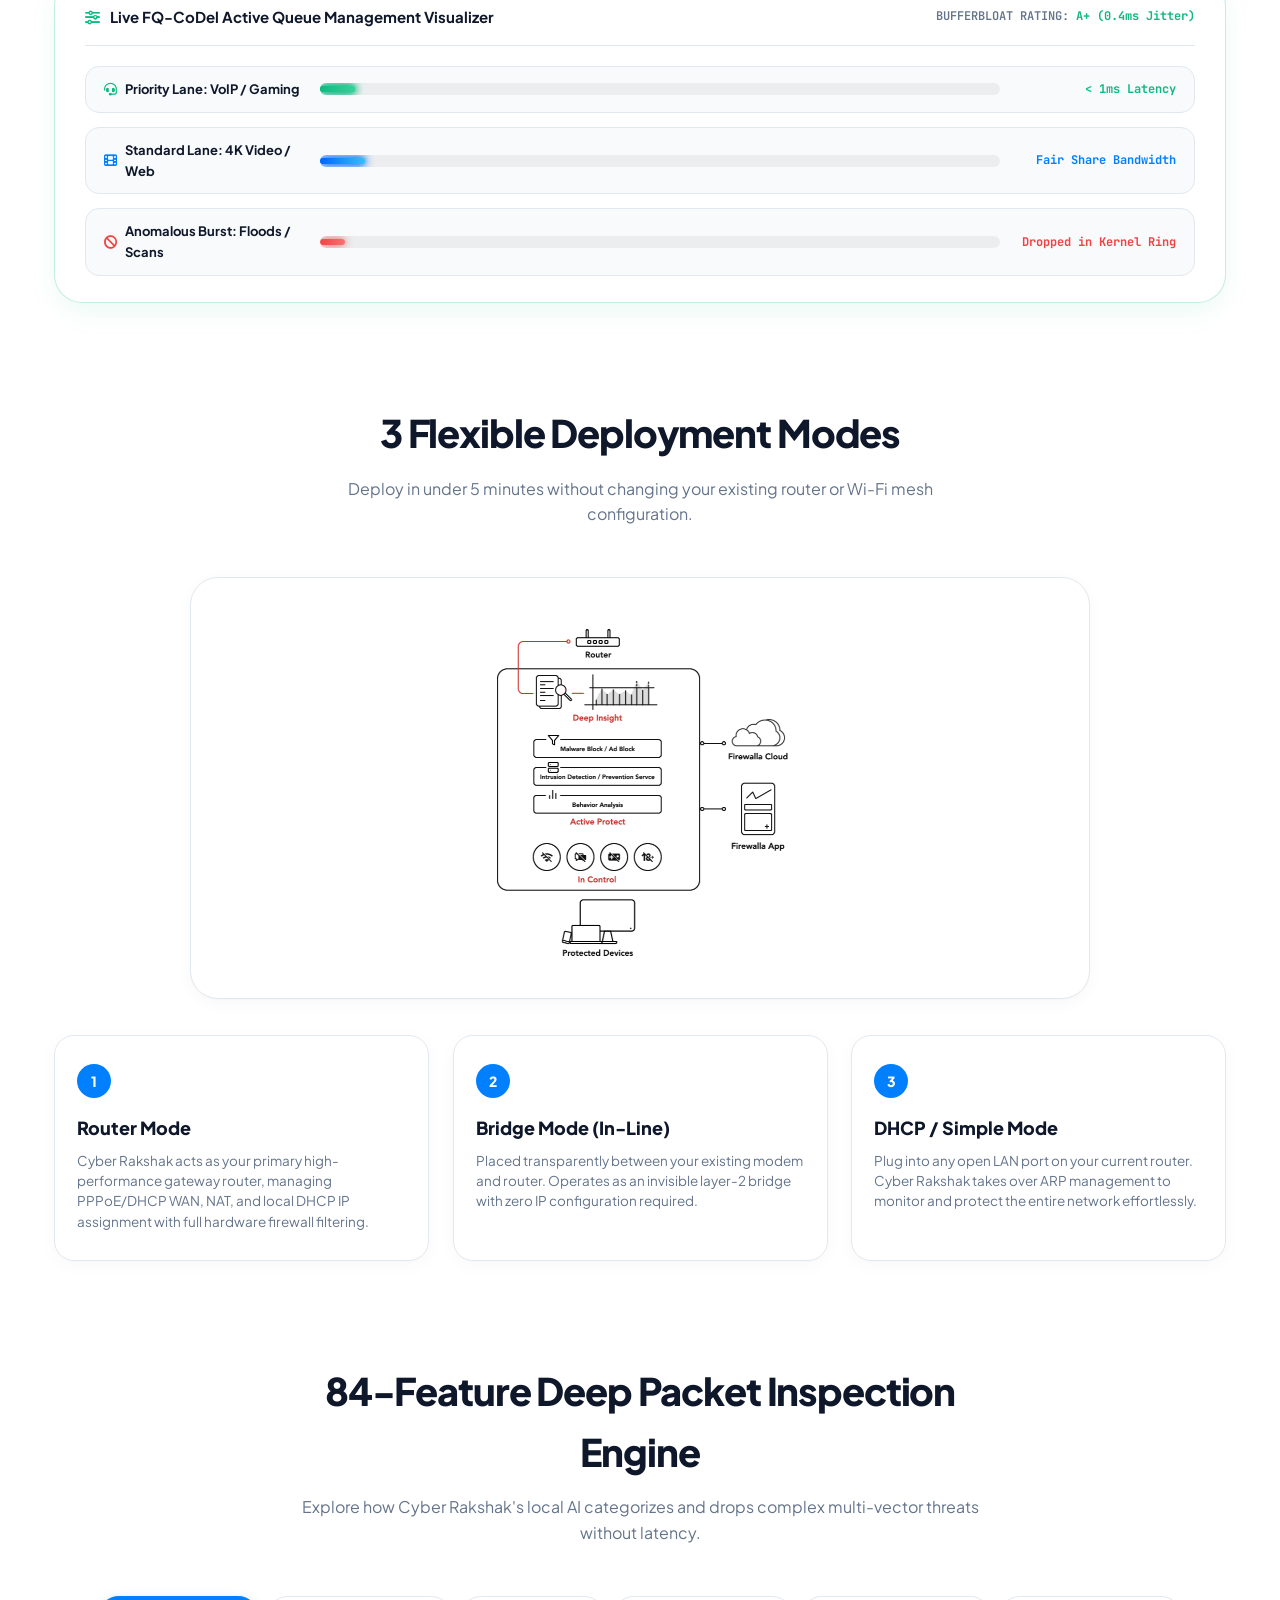
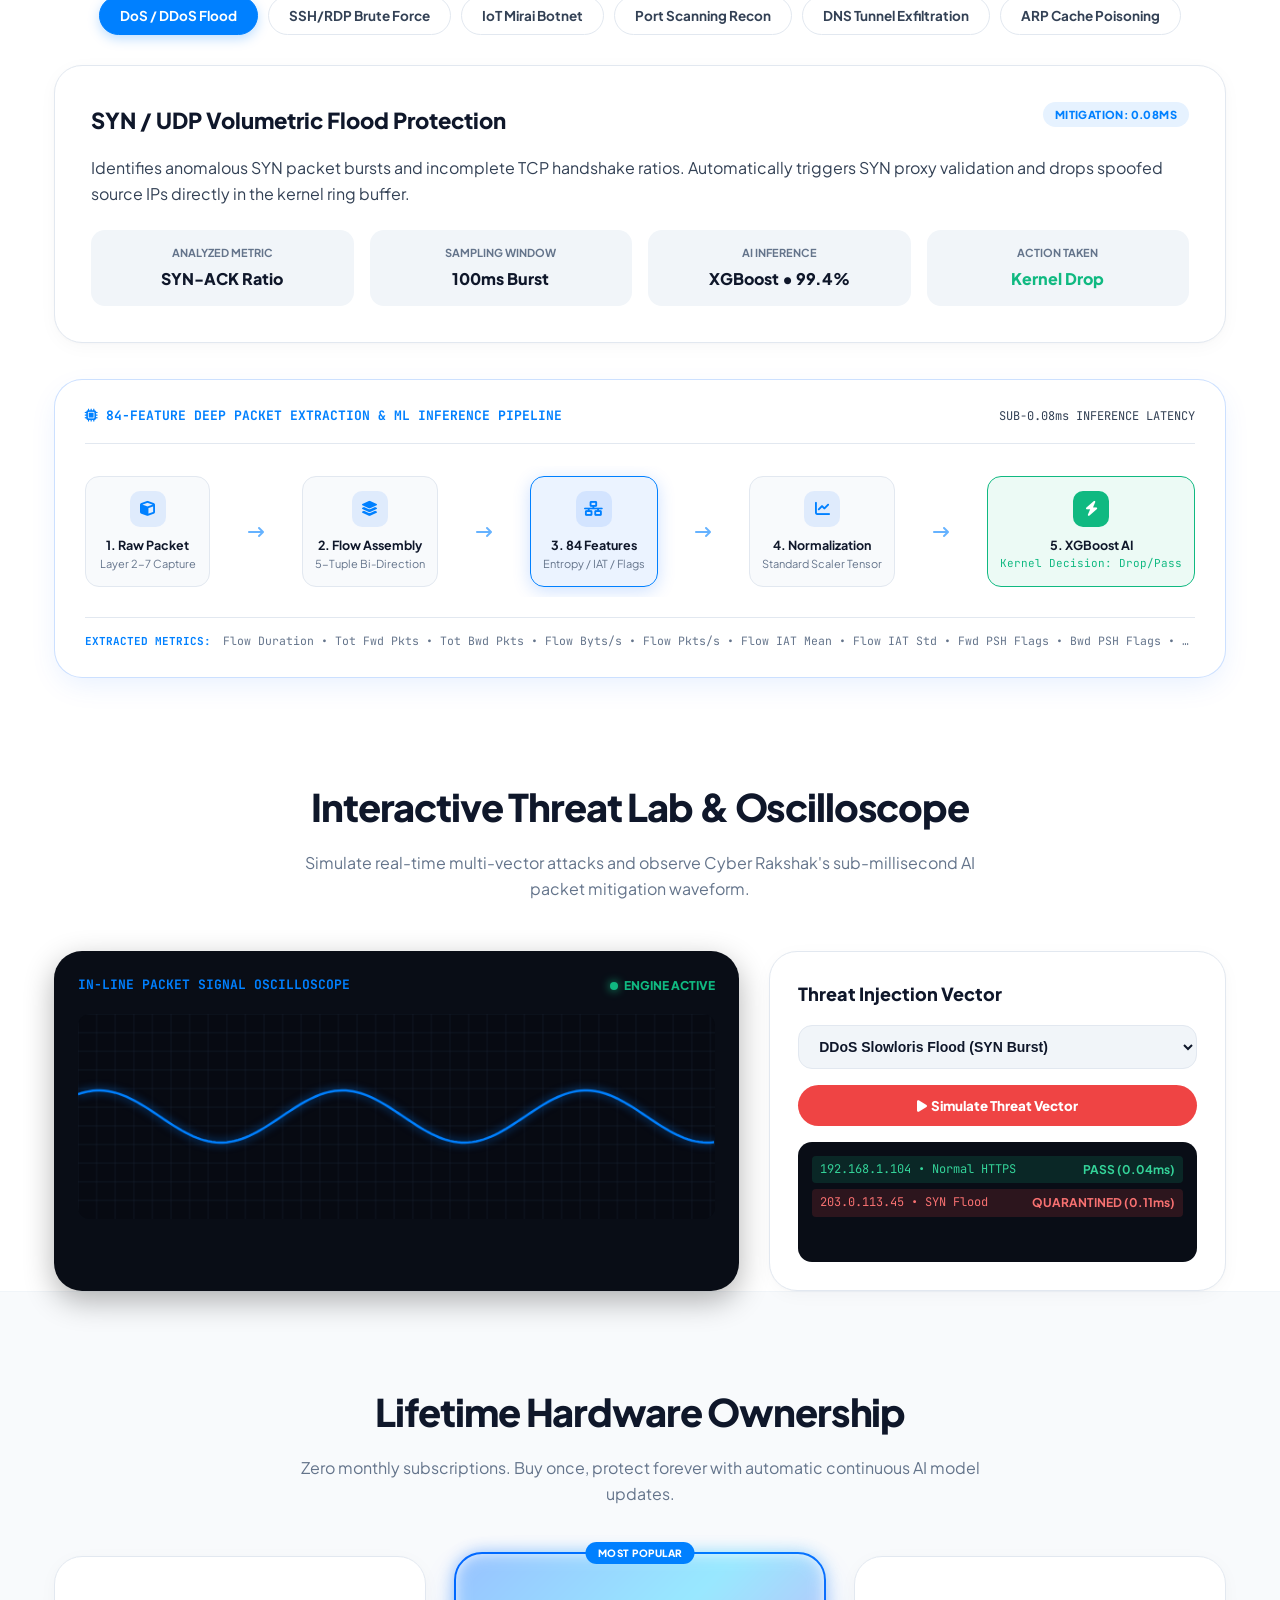
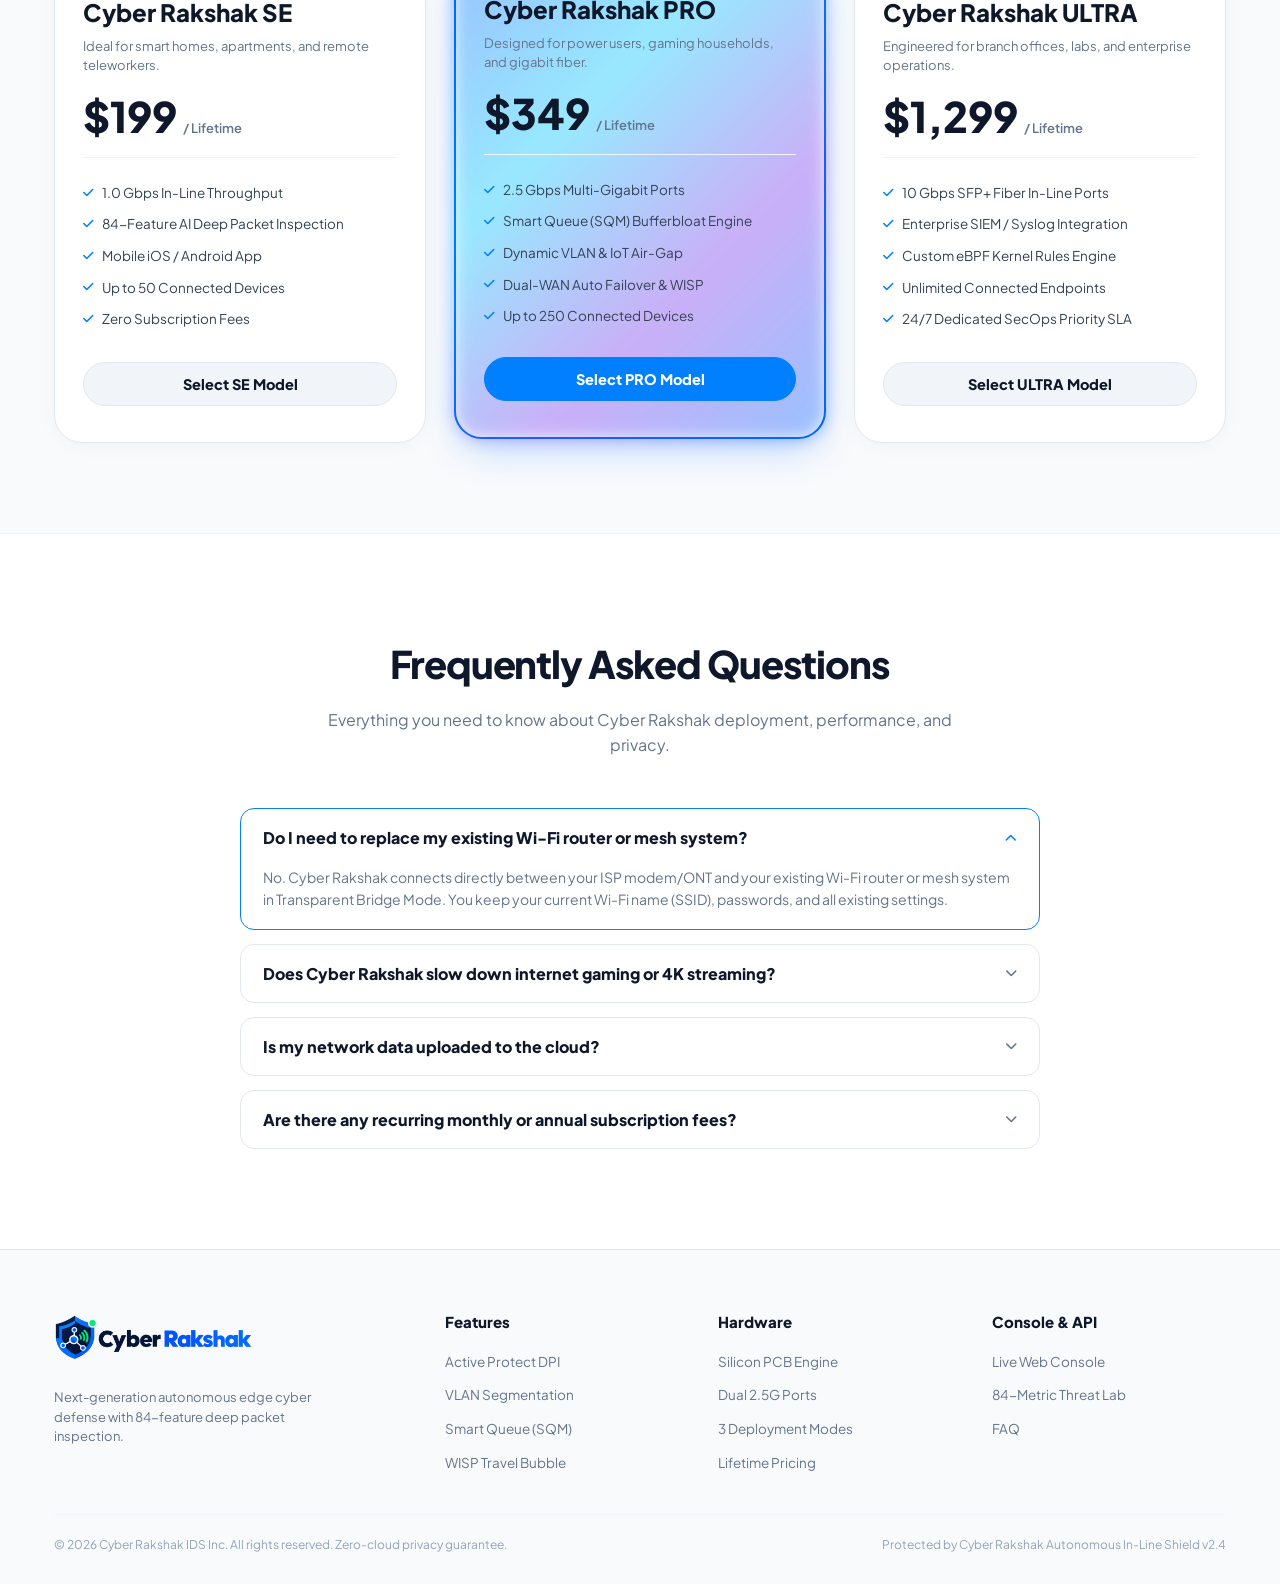
==== commit f90e600e: "style: increase brand logo dimensions across dashboard, showcase website, and audit report" ====
--- a/showcase_website/index.html
+++ b/showcase_website/index.html
@@ -1331,7 +1331,7 @@
             <div class="footer-grid-clean">
                 <div>
                     <div class="brand-link" style="margin-bottom: 12px; display: inline-block;">
-                        <img src="assets/cyber_rakshak_brand.png" alt="Cyber Rakshak" class="brand-full-logo-img" style="height: 50px; max-width: 260px;" onerror="this.src='https://lh3.googleusercontent.com/d/1mfm1QIVQ8yXiE9QZMVimhO6u6XgnABFr'">
+                        <img src="assets/cyber_rakshak_brand.png" alt="Cyber Rakshak" class="brand-full-logo-img" style="height: 60px; max-width: 300px;" onerror="this.src='https://lh3.googleusercontent.com/d/1mfm1QIVQ8yXiE9QZMVimhO6u6XgnABFr'">
                     </div>
                     <p style="font-size: 13px; color: var(--text-muted); line-height: 1.5; max-width: 260px;">
                         Next-generation autonomous edge cyber defense with 84-feature deep packet inspection.
--- a/showcase_website/styles.css
+++ b/showcase_website/styles.css
@@ -173,16 +173,16 @@
 }
 
 .brand-full-logo-img {
-    height: 44px;
+    height: 52px;
     width: auto;
-    max-width: 250px;
+    max-width: 280px;
     object-fit: contain;
     display: block;
 }
 
 .brand-full-logo-img.mob-logo {
-    height: 38px;
-    max-width: 200px;
+    height: 42px;
+    max-width: 220px;
 }
 
 [data-theme="dark"] .brand-full-logo-img {
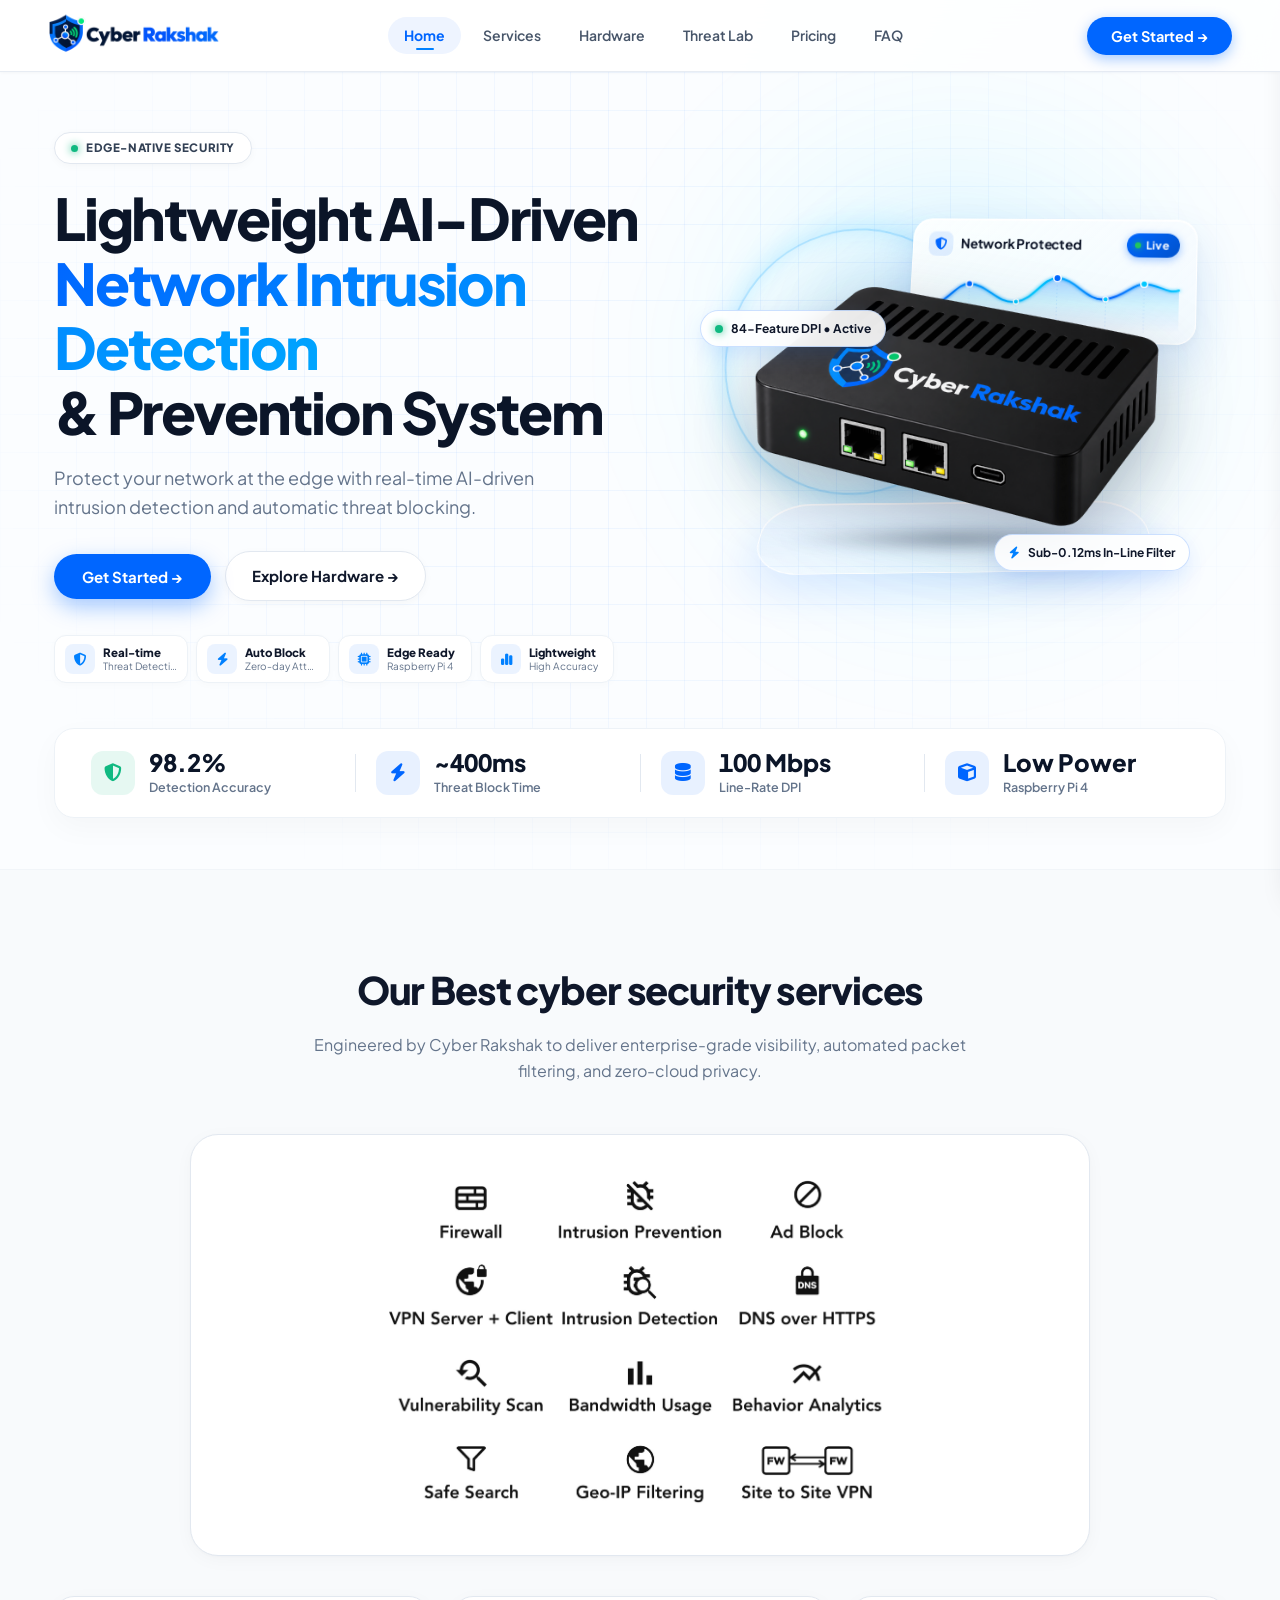
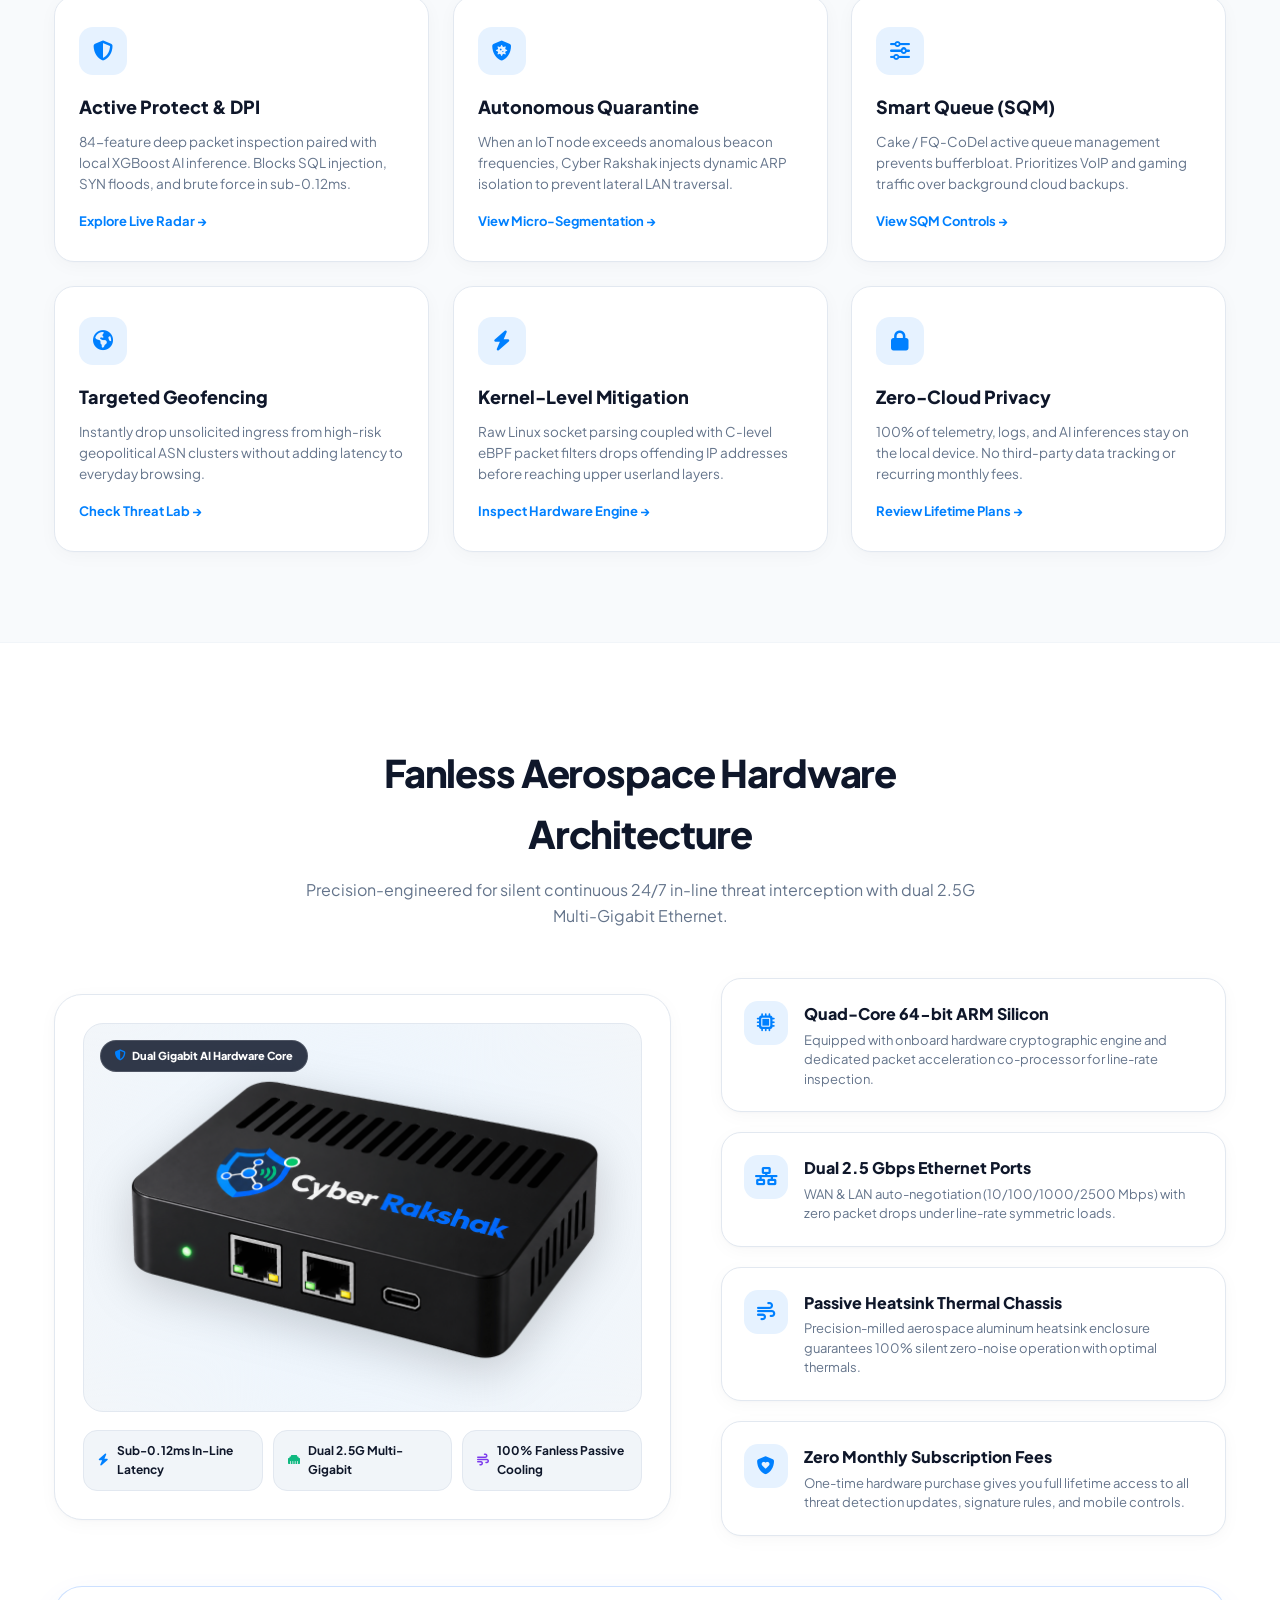
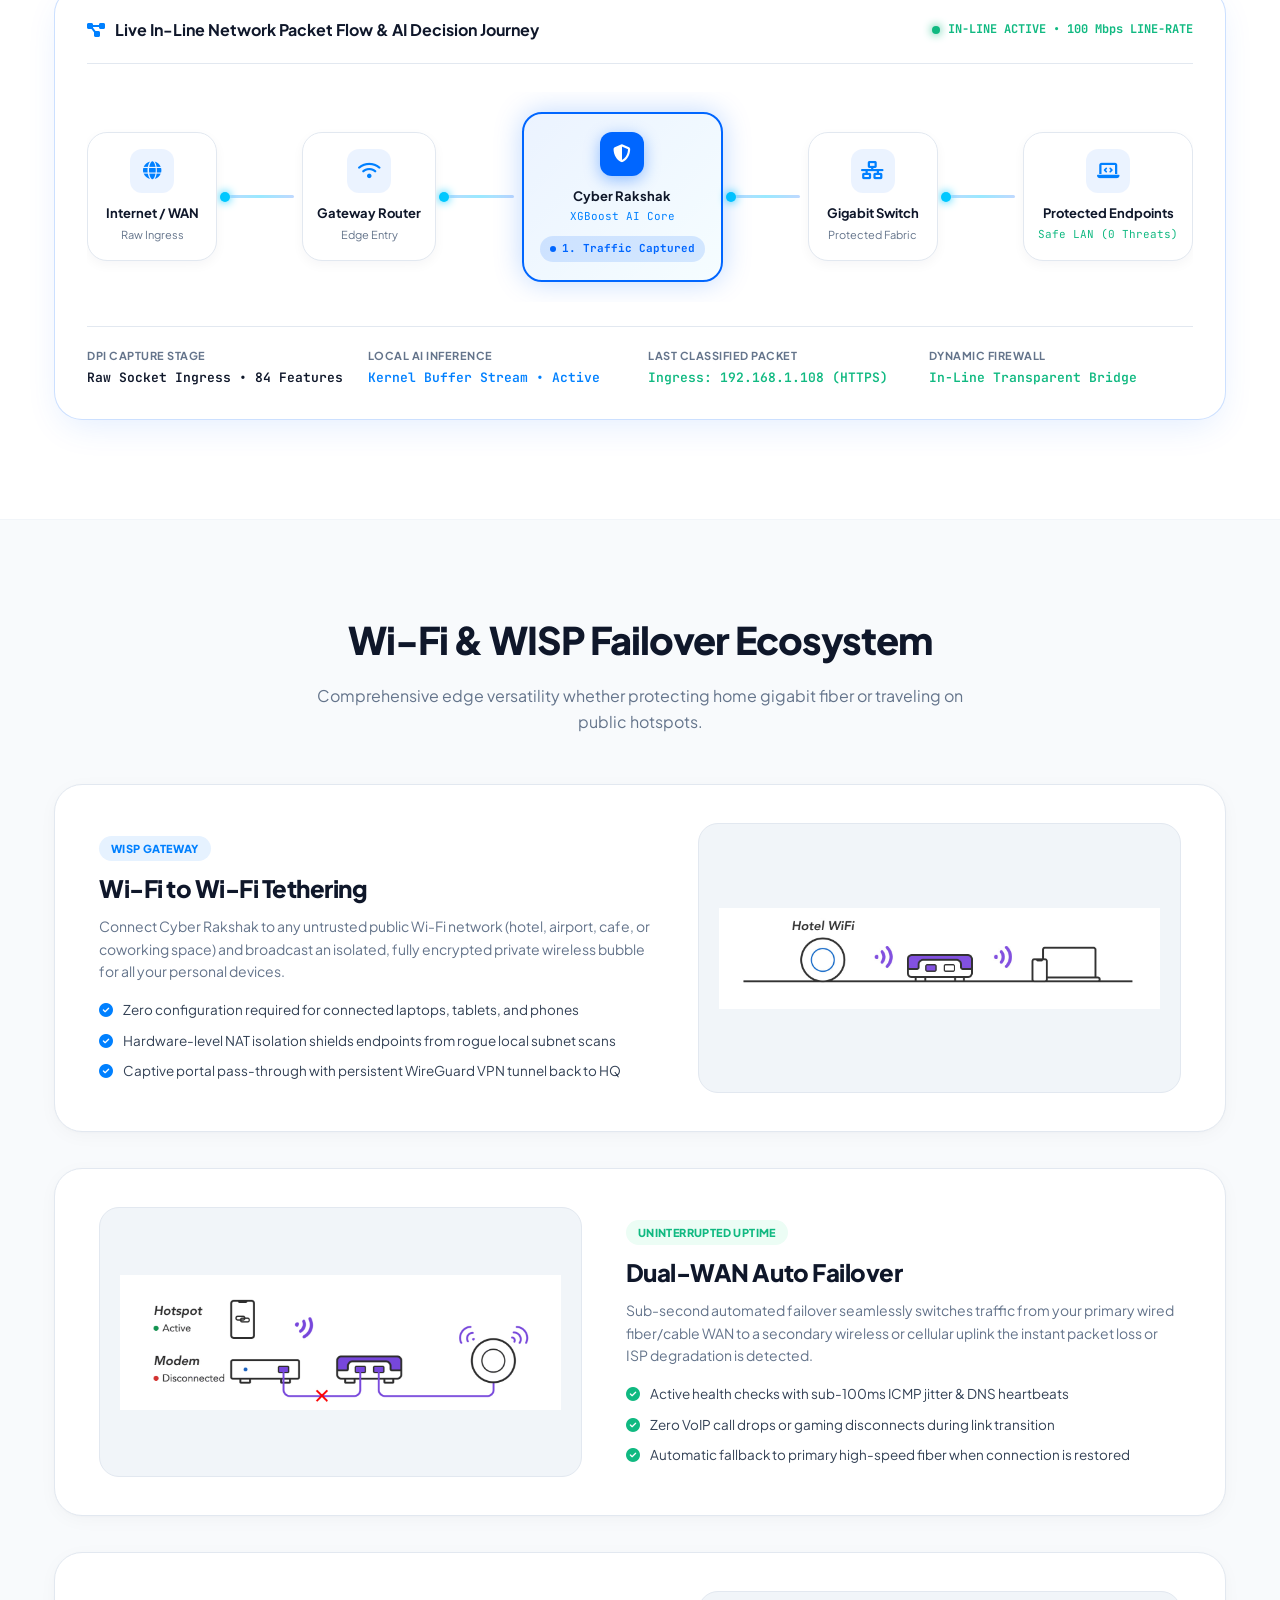
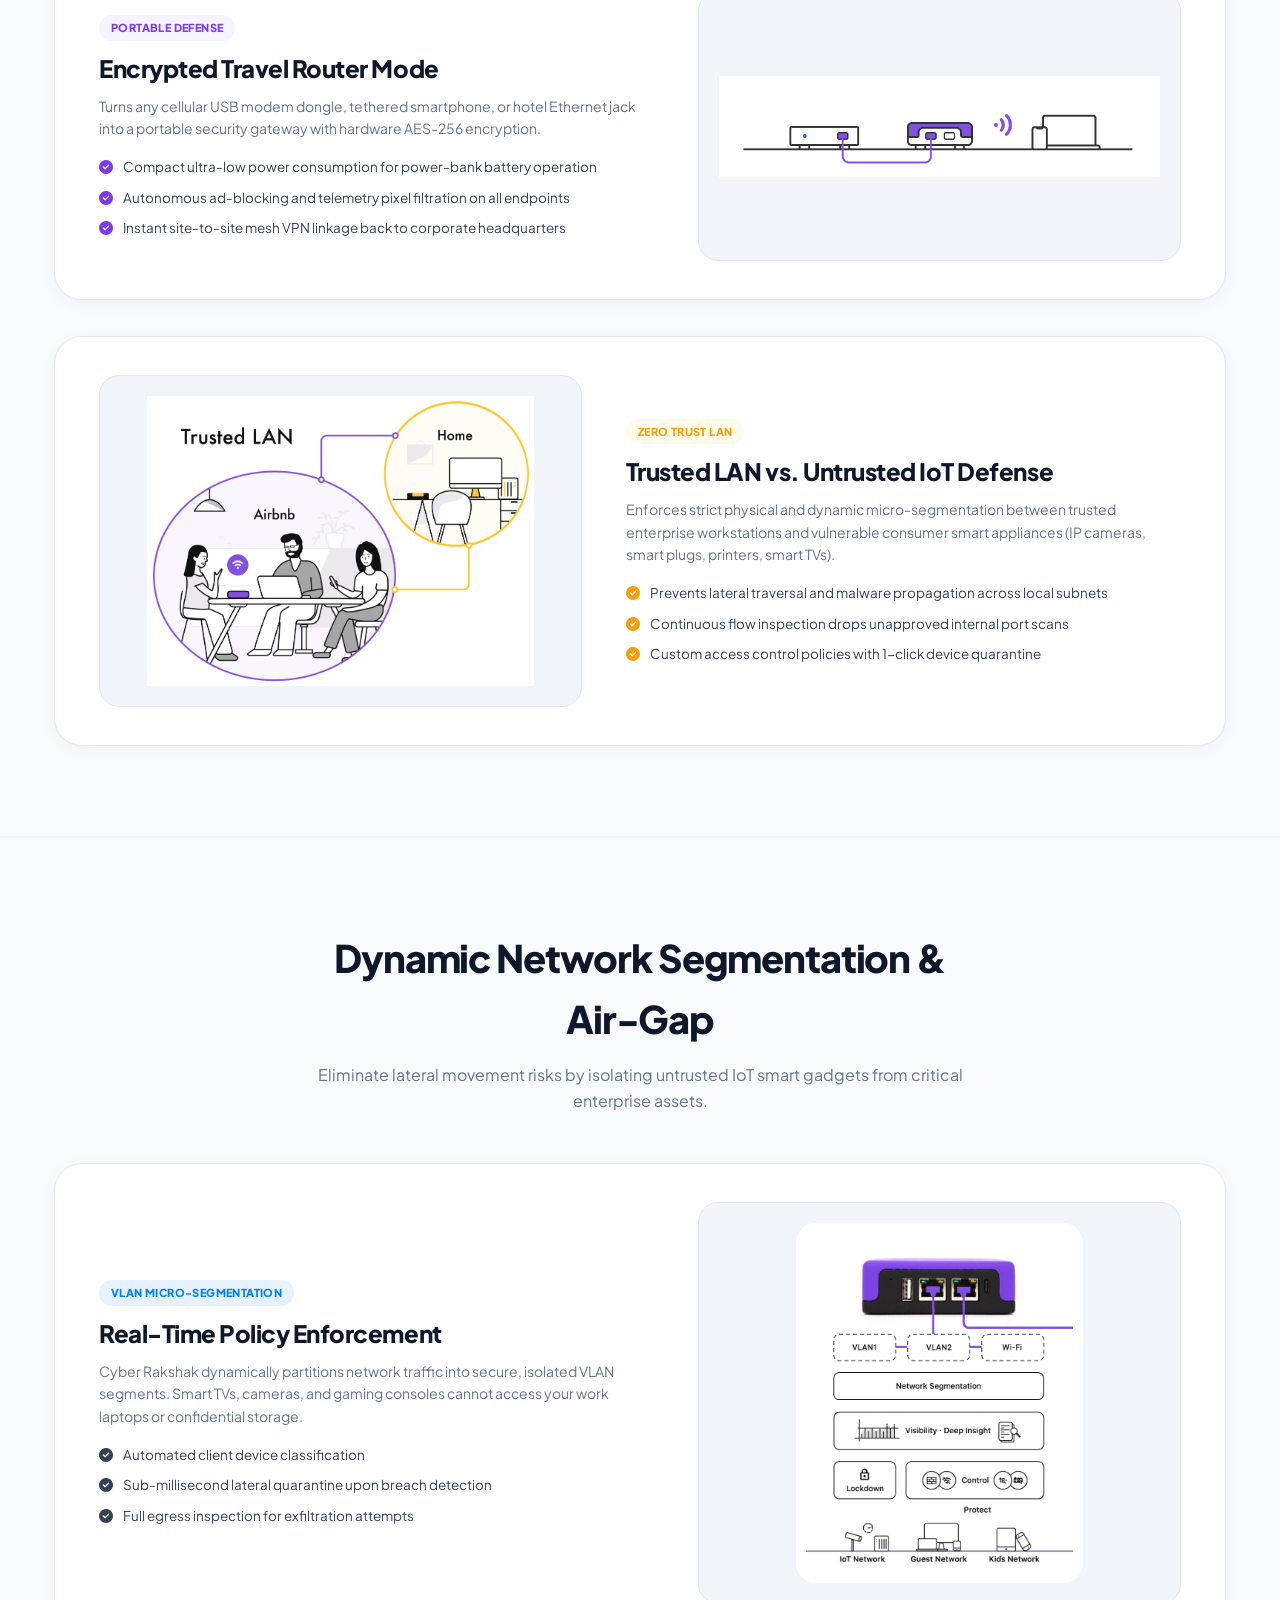
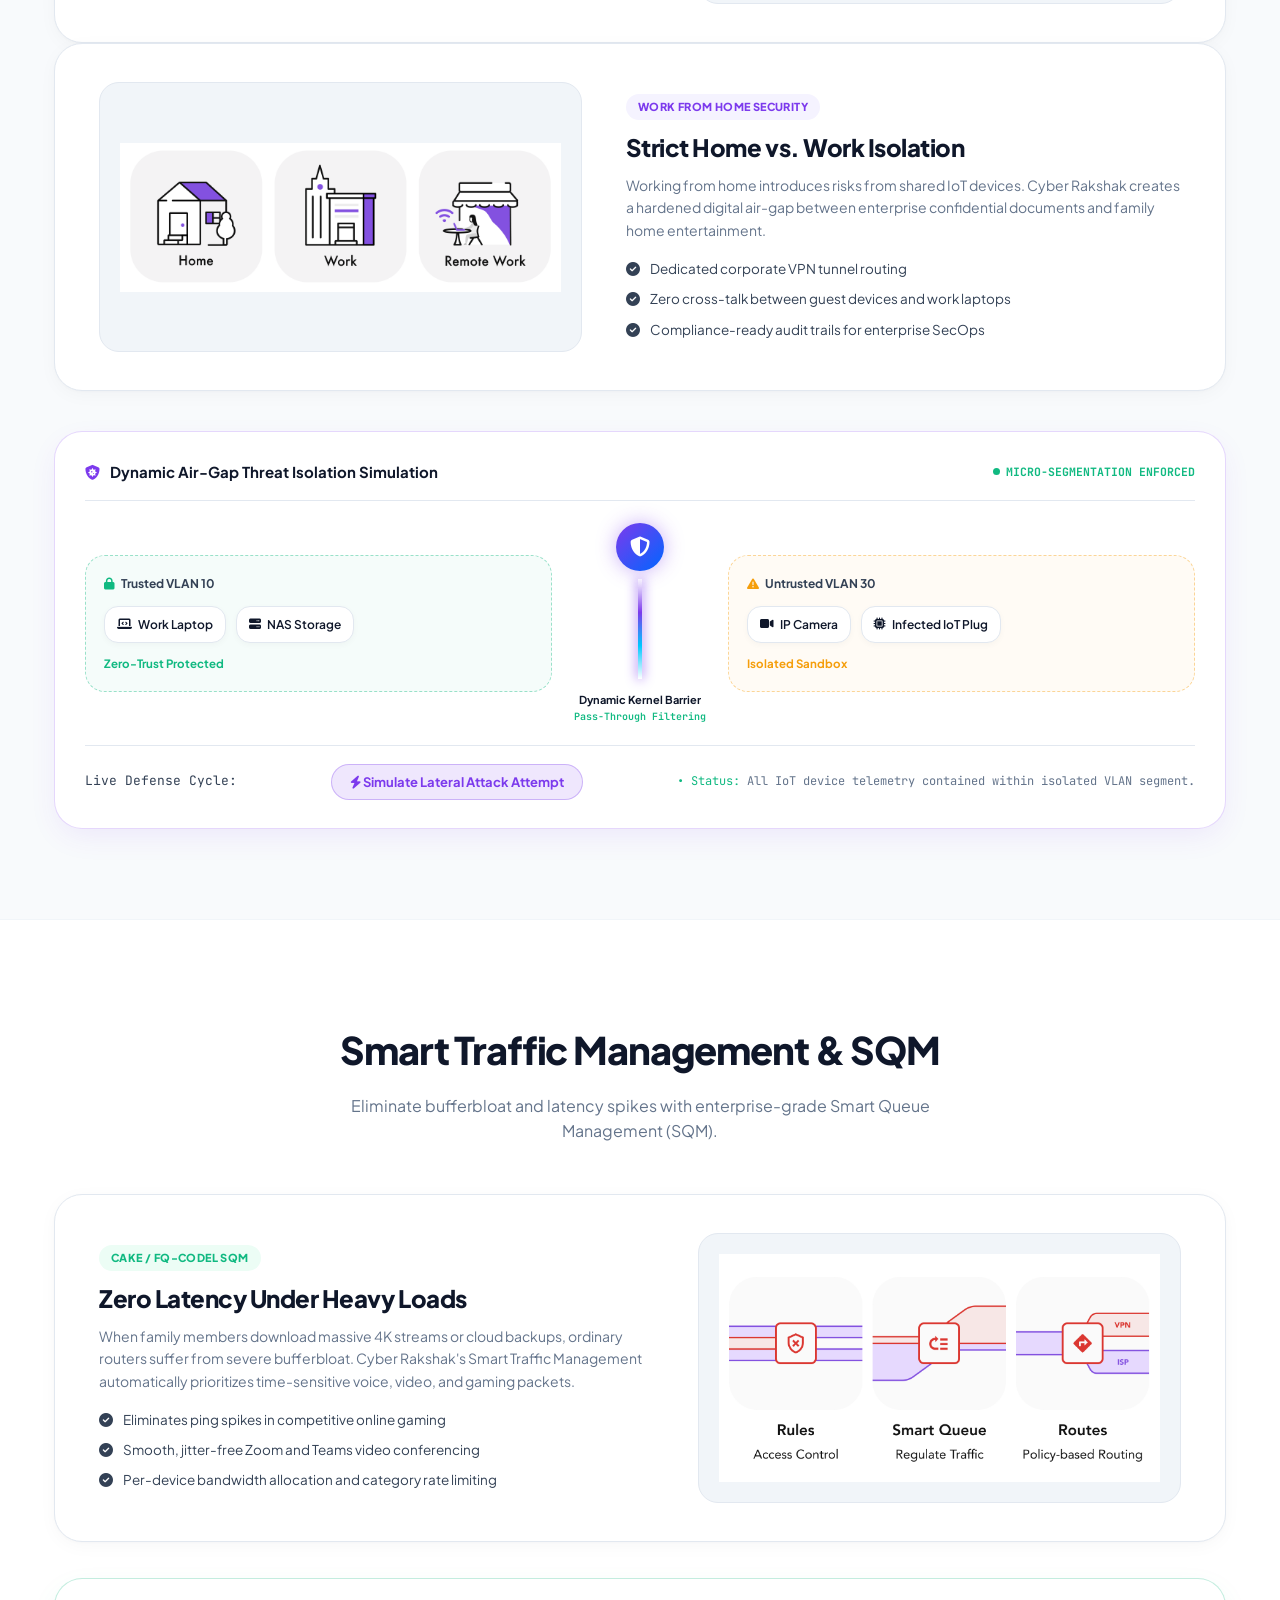
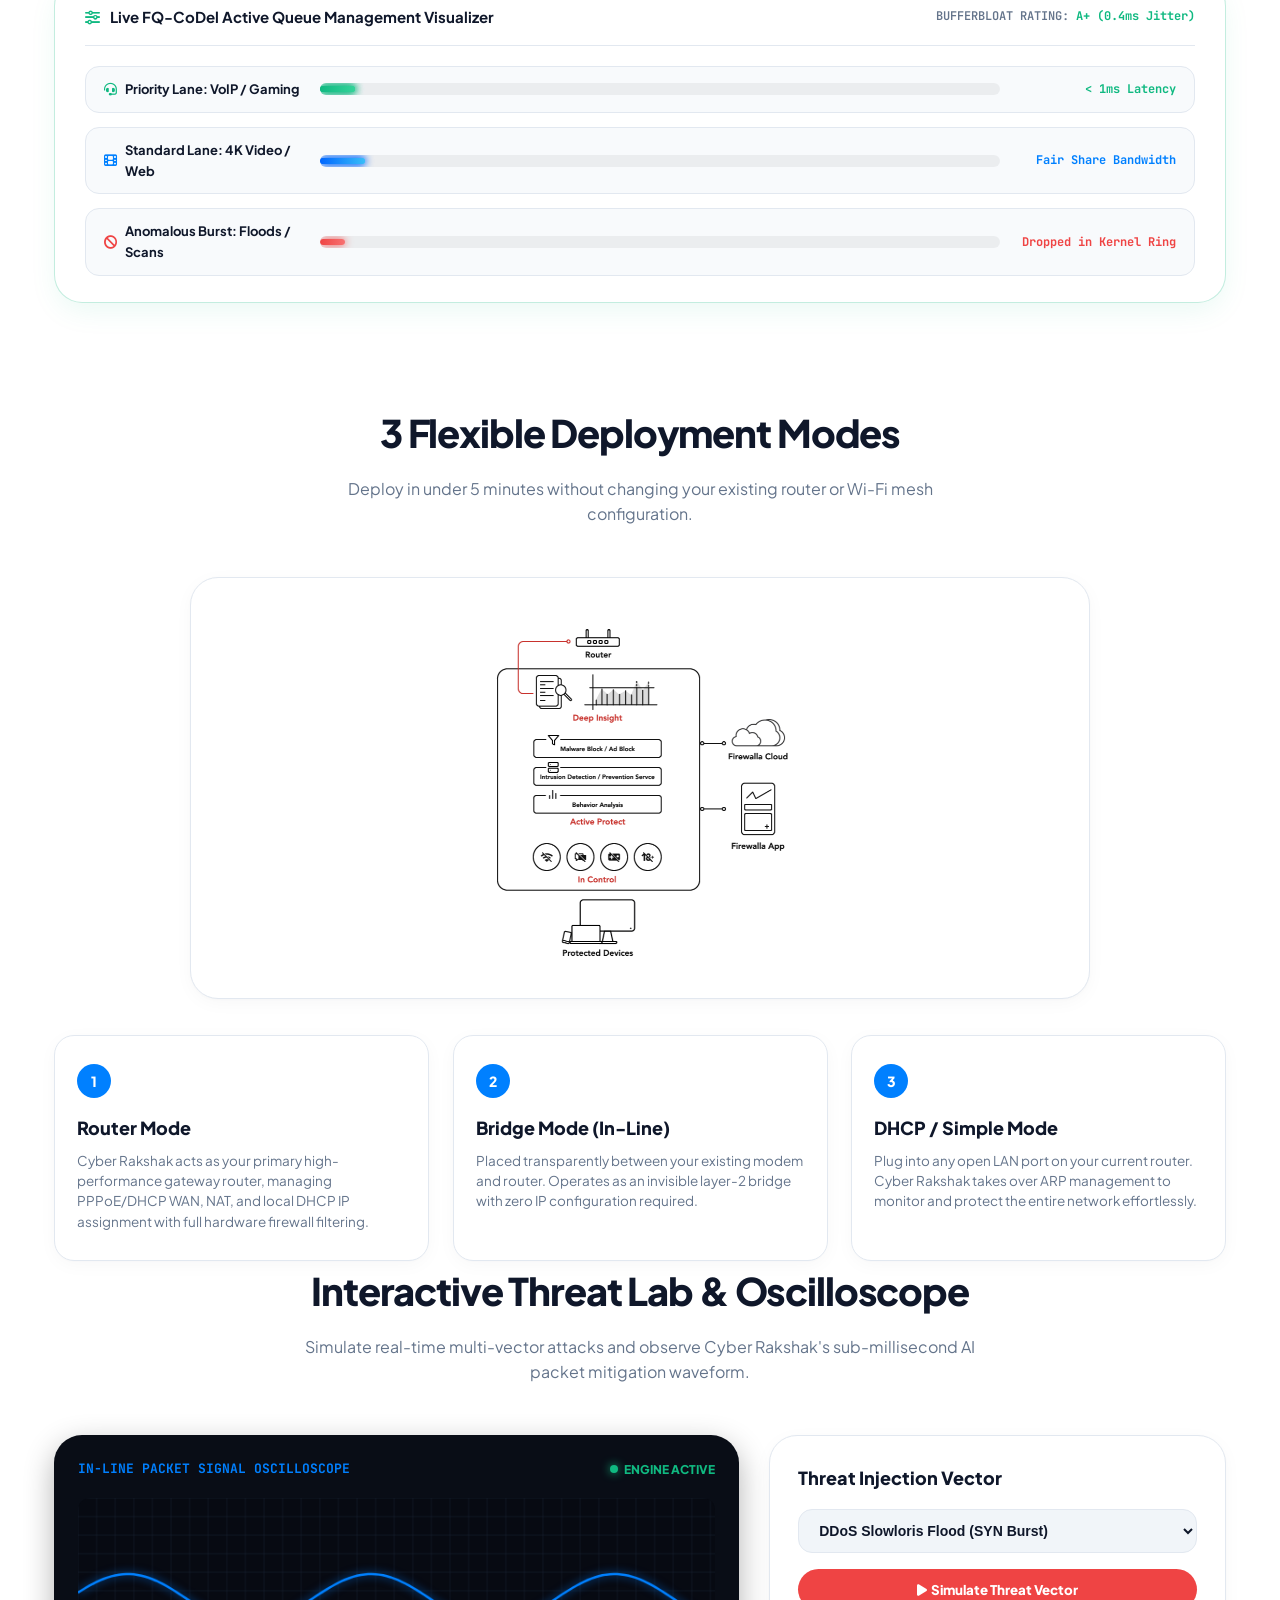
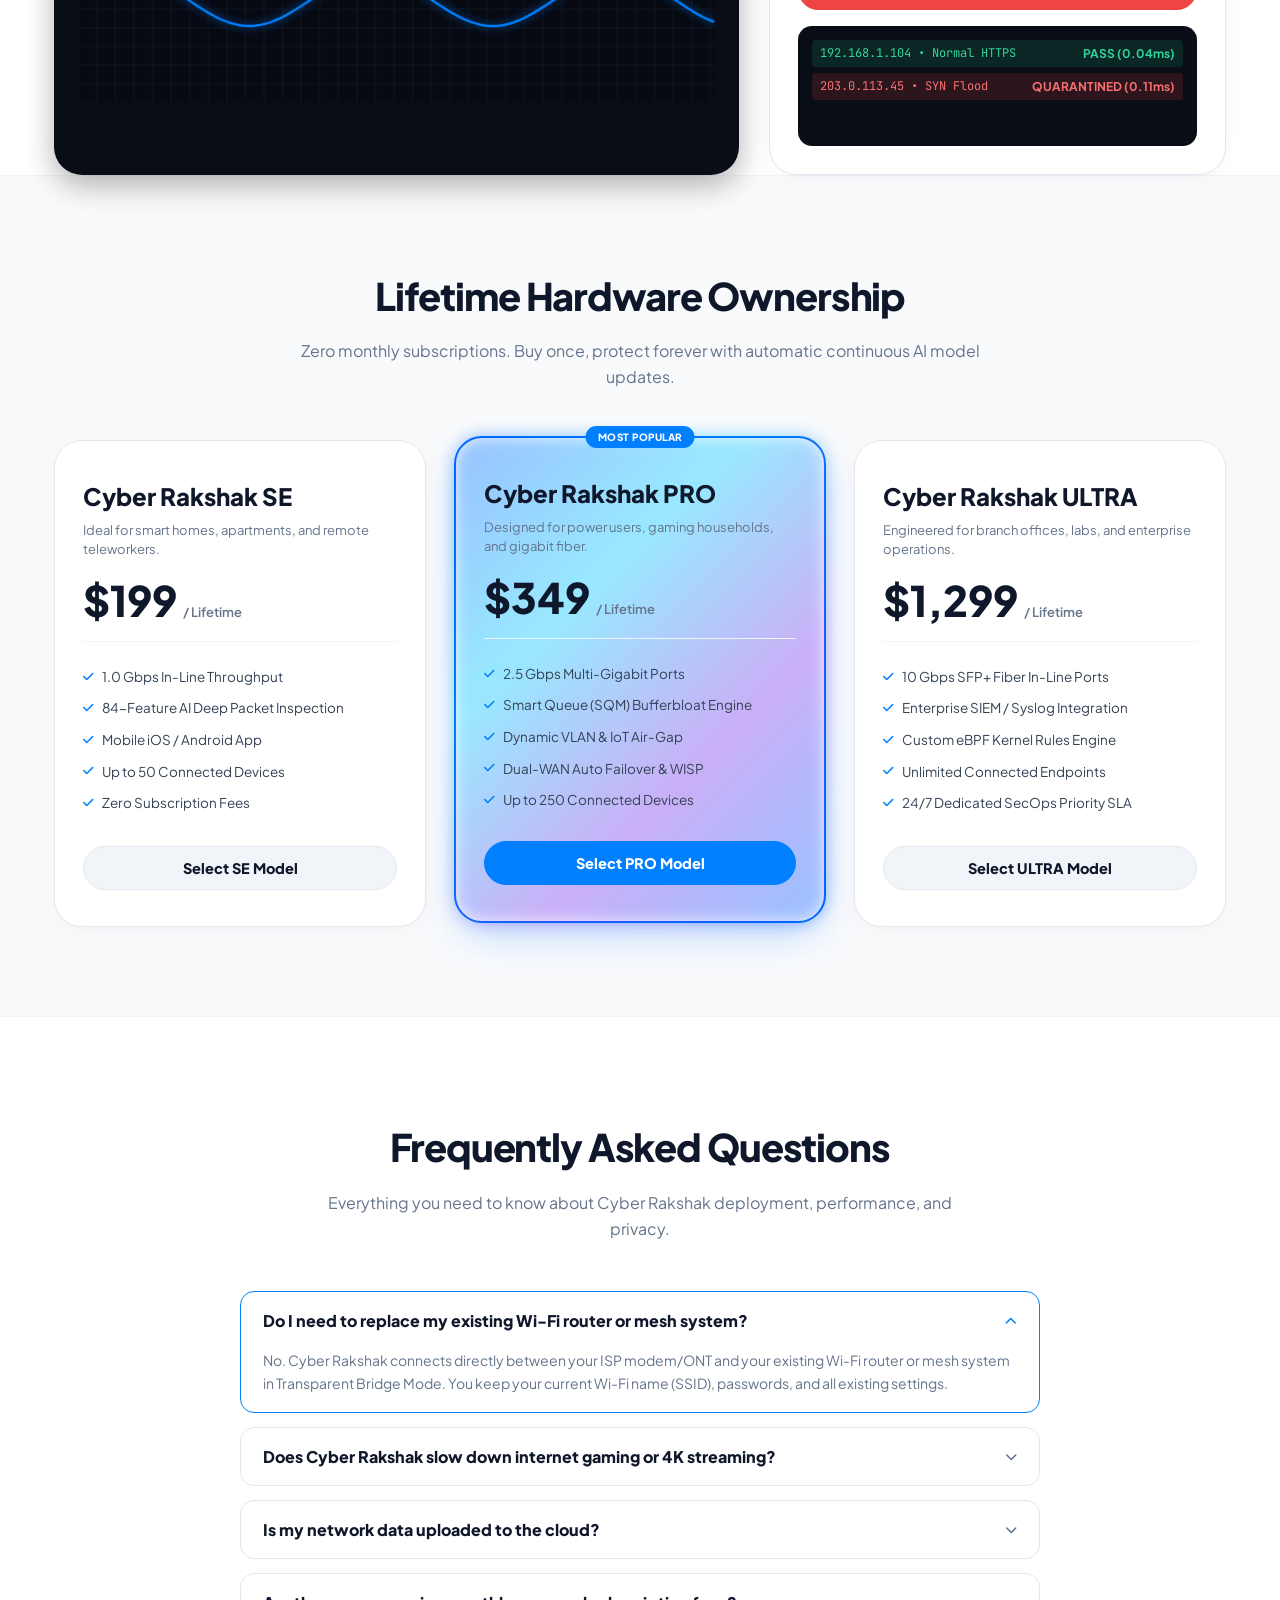
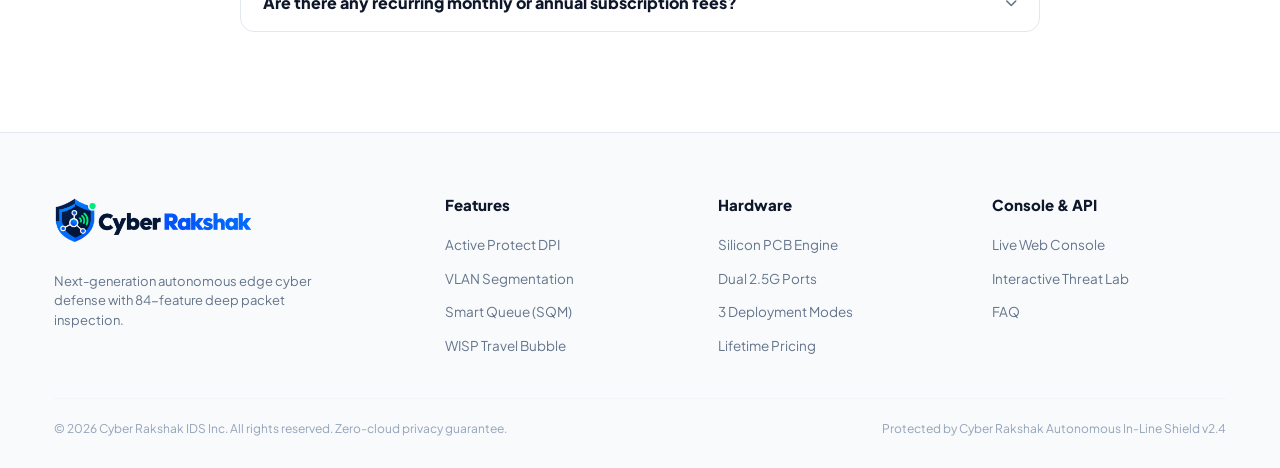
==== commit 552ac38f: "feat: remove SYN/UDP volumetric flood scenarios section and link Threat Lab directly to interactive " ====
--- a/showcase_website/index.html
+++ b/showcase_website/index.html
@@ -42,7 +42,7 @@
                 <a href="#hero" class="nav-pill-link active">Home</a>
                 <a href="#services" class="nav-pill-link">Services</a>
                 <a href="#hardware" class="nav-pill-link">Hardware</a>
-                <a href="#scenarios" class="nav-pill-link">Threat Lab</a>
+                <a href="#interactive-lab" class="nav-pill-link">Threat Lab</a>
                 <a href="#pricing" class="nav-pill-link">Pricing</a>
                 <a href="#faq" class="nav-pill-link">FAQ</a>
             </nav>
@@ -74,7 +74,7 @@
             <a href="#hero" onclick="toggleMobileMenu(false)"><i class="fa-solid fa-house text-blue"></i> Home</a>
             <a href="#services" onclick="toggleMobileMenu(false)"><i class="fa-solid fa-shield-halved text-blue"></i> Services</a>
             <a href="#hardware" onclick="toggleMobileMenu(false)"><i class="fa-solid fa-microchip text-purple"></i> Hardware</a>
-            <a href="#scenarios" onclick="toggleMobileMenu(false)"><i class="fa-solid fa-flask text-green"></i> Threat Lab</a>
+            <a href="#interactive-lab" onclick="toggleMobileMenu(false)"><i class="fa-solid fa-flask text-green"></i> Threat Lab</a>
             <a href="#pricing" onclick="toggleMobileMenu(false)"><i class="fa-solid fa-tag text-amber"></i> Pricing</a>
             <a href="#faq" onclick="toggleMobileMenu(false)"><i class="fa-solid fa-circle-question text-muted"></i> FAQ</a>
 
@@ -399,7 +399,7 @@
                     </div>
                     <h3>Targeted Geofencing</h3>
                     <p>Instantly drop unsolicited ingress from high-risk geopolitical ASN clusters without adding latency to everyday browsing.</p>
-                    <a href="#scenarios" class="service-learn-link">Check Console Matrix &rarr;</a>
+                    <a href="#interactive-lab" class="service-learn-link">Check Threat Lab &rarr;</a>
                 </div>
 
                 <!-- Service 5: Sub-0.12ms IPTables Drop -->
@@ -947,187 +947,6 @@
         </div>
     </section>
 
-    
-
-    <!-- ========================================================
-         84-METRIC SCENARIO EXPLORER TABS
-         ======================================================== -->
-    <section class="hardware-section" id="scenarios">
-        <div class="container">
-            
-            <div class="section-title-wrap">
-                <h2 class="section-title-clean">84-Feature Deep Packet Inspection Engine</h2>
-                <p class="section-desc-clean">
-                    Explore how Cyber Rakshak's local AI categorizes and drops complex multi-vector threats without latency.
-                </p>
-            </div>
-
-            <!-- Tabs Navigation -->
-            <div class="scenario-tabs-nav">
-                <button class="scenario-tab-btn active" onclick="switchScenario('dos', this)">DoS / DDoS Flood</button>
-                <button class="scenario-tab-btn" onclick="switchScenario('brute', this)">SSH/RDP Brute Force</button>
-                <button class="scenario-tab-btn" onclick="switchScenario('botnet', this)">IoT Mirai Botnet</button>
-                <button class="scenario-tab-btn" onclick="switchScenario('recon', this)">Port Scanning Recon</button>
-                <button class="scenario-tab-btn" onclick="switchScenario('dns', this)">DNS Tunnel Exfiltration</button>
-                <button class="scenario-tab-btn" onclick="switchScenario('arp', this)">ARP Cache Poisoning</button>
-            </div>
-
-            <!-- Tab Content Pane -->
-            <div class="scenario-display-card">
-                
-                <!-- DoS Pane -->
-                <div id="pane-dos" class="scenario-content-pane active">
-                    <div class="scenario-header-row">
-                        <h3>SYN / UDP Volumetric Flood Protection</h3>
-                        <span class="quad-tag-pill pill-blue">Mitigation: 0.08ms</span>
-                    </div>
-                    <p>Identifies anomalous SYN packet bursts and incomplete TCP handshake ratios. Automatically triggers SYN proxy validation and drops spoofed source IPs directly in the kernel ring buffer.</p>
-                    <div class="scenario-metrics-grid">
-                        <div class="metric-pill-box"><div class="m-label">Analyzed Metric</div><div class="m-val">SYN-ACK Ratio</div></div>
-                        <div class="metric-pill-box"><div class="m-label">Sampling Window</div><div class="m-val">100ms Burst</div></div>
-                        <div class="metric-pill-box"><div class="m-label">AI Inference</div><div class="m-val">XGBoost &bull; 99.4%</div></div>
-                        <div class="metric-pill-box"><div class="m-label">Action Taken</div><div class="m-val text-green">Kernel Drop</div></div>
-                    </div>
-                </div>
-
-                <!-- Brute Force Pane -->
-                <div id="pane-brute" class="scenario-content-pane">
-                    <div class="scenario-header-row">
-                        <h3>SSH / RDP Credential Stuffing Defense</h3>
-                        <span class="quad-tag-pill pill-green">Mitigation: 0.12ms</span>
-                    </div>
-                    <p>Detects rapid authentication failure handshakes across ports 22, 3389, and custom enterprise VPN tunnels. Applies exponential backoff rate limiting and permanent IP quarantine.</p>
-                    <div class="scenario-metrics-grid">
-                        <div class="metric-pill-box"><div class="m-label">Analyzed Metric</div><div class="m-val">Auth Fail Velocity</div></div>
-                        <div class="metric-pill-box"><div class="m-label">Threshold</div><div class="m-val">&gt; 5 attempts/sec</div></div>
-                        <div class="metric-pill-box"><div class="m-label">AI Inference</div><div class="m-val">XGBoost &bull; 99.8%</div></div>
-                        <div class="metric-pill-box"><div class="m-label">Action Taken</div><div class="m-val text-ruby">Instant Blacklist</div></div>
-                    </div>
-                </div>
-
-                <!-- Botnet Pane -->
-                <div id="pane-botnet" class="scenario-content-pane">
-                    <div class="scenario-header-row">
-                        <h3>IoT Mirai &amp; Command &amp; Control (C2) Isolation</h3>
-                        <span class="quad-tag-pill pill-purple">Mitigation: 0.10ms</span>
-                    </div>
-                    <p>Identifies micro-beaconing intervals and anomalous outbound encrypted DNS tunnels from smart cameras, bulbs, and thermostats. Quarantines compromised devices into an isolated VqLAN segment.</p>
-                    <div class="scenario-metrics-grid">
-                        <div class="metric-pill-box"><div class="m-label">Analyzed Metric</div><div class="m-val">Beacon Entropy</div></div>
-                        <div class="metric-pill-box"><div class="m-label">Egress Flow</div><div class="m-val">C2 Heartbeat</div></div>
-                        <div class="metric-pill-box"><div class="m-label">AI Inference</div><div class="m-val">XGBoost &bull; 98.9%</div></div>
-                        <div class="metric-pill-box"><div class="m-label">Action Taken</div><div class="m-val text-purple">VLAN Isolation</div></div>
-                    </div>
-                </div>
-
-                <!-- Recon Pane -->
-                <div id="pane-recon" class="scenario-content-pane">
-                    <div class="scenario-header-row">
-                        <h3>Stealth Port Scanning &amp; Service Probing</h3>
-                        <span class="quad-tag-pill pill-amber">Mitigation: 0.09ms</span>
-                    </div>
-                    <p>Recognizes FIN, Xmas, and Null stealth port sweeps. Obfuscates active network topology with dynamic honeypot responses while silently logging the attacker's footprint.</p>
-                    <div class="scenario-metrics-grid">
-                        <div class="metric-pill-box"><div class="m-label">Analyzed Metric</div><div class="m-val">Port Sequence Entropy</div></div>
-                        <div class="metric-pill-box"><div class="m-label">Scan Type</div><div class="m-val">SYN/FIN Sweep</div></div>
-                        <div class="metric-pill-box"><div class="m-label">AI Inference</div><div class="m-val">XGBoost &bull; 99.6%</div></div>
-                        <div class="metric-pill-box"><div class="m-label">Action Taken</div><div class="m-val text-amber">Tarpit Response</div></div>
-                    </div>
-                </div>
-
-                <!-- DNS Tunnel Pane -->
-                <div id="pane-dns" class="scenario-content-pane">
-                    <div class="scenario-header-row">
-                        <h3>DNS Tunnel Data Exfiltration Detection</h3>
-                        <span class="quad-tag-pill pill-blue">Mitigation: 0.11ms</span>
-                    </div>
-                    <p>Calculates Shannon entropy on subdomain labels to detect base64 encoded data exfiltration over standard UDP port 53 without decrypting user payloads.</p>
-                    <div class="scenario-metrics-grid">
-                        <div class="metric-pill-box"><div class="m-label">Analyzed Metric</div><div class="m-val">Subdomain Entropy</div></div>
-                        <div class="metric-pill-box"><div class="m-label">Payload Size</div><div class="m-val">High Variance</div></div>
-                        <div class="metric-pill-box"><div class="m-label">AI Inference</div><div class="m-val">XGBoost &bull; 99.1%</div></div>
-                        <div class="metric-pill-box"><div class="m-label">Action Taken</div><div class="m-val text-ruby">DNS Sinkhole</div></div>
-                    </div>
-                </div>
-
-                <!-- ARP Pane -->
-                <div id="pane-arp" class="scenario-content-pane">
-                    <div class="scenario-header-row">
-                        <h3>ARP Cache Poisoning &amp; Man-In-The-Middle (MITM)</h3>
-                        <span class="quad-tag-pill pill-green">Mitigation: 0.07ms</span>
-                    </div>
-                    <p>Monitors gratuitous ARP broadcast traffic to detect spoofed MAC-to-IP bindings. Preserves authentic gateway tables and alerts the network administrator immediately.</p>
-                    <div class="scenario-metrics-grid">
-                        <div class="metric-pill-box"><div class="m-label">Analyzed Metric</div><div class="m-val">MAC-IP Binding Rate</div></div>
-                        <div class="metric-pill-box"><div class="m-label">Attack Type</div><div class="m-val">Gratuitous ARP</div></div>
-                        <div class="metric-pill-box"><div class="m-label">AI Inference</div><div class="m-val">Heuristic &bull; 100%</div></div>
-                        <div class="metric-pill-box"><div class="m-label">Action Taken</div><div class="m-val text-green">Binding Locked</div></div>
-                    </div>
-                </div>
-
-            </div>
-
-            <!-- Technical 84-Feature Processing Pipeline Visualizer -->
-            <div class="interactive-feature-pipeline reveal-on-scroll">
-                <div class="pipeline-flow-header">
-                    <div class="font-mono text-blue" style="font-size: 13px; font-weight: 700;">
-                        <i class="fa-solid fa-microchip"></i> 84-FEATURE DEEP PACKET EXTRACTION &amp; ML INFERENCE PIPELINE
-                    </div>
-                    <span class="font-mono text-muted" style="font-size: 12px;">SUB-0.08ms INFERENCE LATENCY</span>
-                </div>
-
-                <div class="pipeline-flow-steps">
-                    <!-- Step 1: Raw Packet -->
-                    <div class="flow-step-node">
-                        <div class="flow-step-icon"><i class="fa-solid fa-cube"></i></div>
-                        <div class="flow-step-label">1. Raw Packet</div>
-                        <div class="flow-step-sub">Layer 2-7 Capture</div>
-                    </div>
-                    <div class="flow-step-arrow"><i class="fa-solid fa-arrow-right-long"></i></div>
-
-                    <!-- Step 2: Flow Assembly -->
-                    <div class="flow-step-node">
-                        <div class="flow-step-icon"><i class="fa-solid fa-layer-group"></i></div>
-                        <div class="flow-step-label">2. Flow Assembly</div>
-                        <div class="flow-step-sub">5-Tuple Bi-Direction</div>
-                    </div>
-                    <div class="flow-step-arrow"><i class="fa-solid fa-arrow-right-long"></i></div>
-
-                    <!-- Step 3: Feature Extraction -->
-                    <div class="flow-step-node active-step">
-                        <div class="flow-step-icon core-icon"><i class="fa-solid fa-network-wired"></i></div>
-                        <div class="flow-step-label">3. 84 Features</div>
-                        <div class="flow-step-sub">Entropy / IAT / Flags</div>
-                    </div>
-                    <div class="flow-step-arrow"><i class="fa-solid fa-arrow-right-long"></i></div>
-
-                    <!-- Step 4: Normalization -->
-                    <div class="flow-step-node">
-                        <div class="flow-step-icon"><i class="fa-solid fa-chart-line"></i></div>
-                        <div class="flow-step-label">4. Normalization</div>
-                        <div class="flow-step-sub">Standard Scaler Tensor</div>
-                    </div>
-                    <div class="flow-step-arrow"><i class="fa-solid fa-arrow-right-long"></i></div>
-
-                    <!-- Step 5: XGBoost Model -->
-                    <div class="flow-step-node success-step">
-                        <div class="flow-step-icon"><i class="fa-solid fa-bolt"></i></div>
-                        <div class="flow-step-label">5. XGBoost AI</div>
-                        <div class="flow-step-sub text-green font-mono">Kernel Decision: Drop/Pass</div>
-                    </div>
-                </div>
-
-                <div class="feature-metrics-ticker">
-                    <span class="ticker-tag font-mono">EXTRACTED METRICS:</span>
-                    <div class="ticker-scroll-content font-mono">
-                        <span>Flow Duration &bull; Tot Fwd Pkts &bull; Tot Bwd Pkts &bull; Flow Byts/s &bull; Flow Pkts/s &bull; Flow IAT Mean &bull; Flow IAT Std &bull; Fwd PSH Flags &bull; Bwd PSH Flags &bull; FIN Flag Cnt &bull; SYN Flag Cnt &bull; RST Flag Cnt &bull; ACK Flag Cnt &bull; URG Flag Cnt &bull; Down/Up Ratio &bull; Init Win bytes &bull; Active Mean</span>
-                    </div>
-                </div>
-            </div>
-
-        </div>
-    </section>
-
     <!-- ========================================================
          INTERACTIVE SIGNAL OSCILLOSCOPE & THREAT INJECTION LAB
          ======================================================== -->
@@ -1362,7 +1181,7 @@
                     <h4 class="footer-heading">Console &amp; API</h4>
                     <ul class="footer-links">
                         <li><a href="/dashboard" target="_blank">Live Web Console</a></li>
-                        <li><a href="#scenarios">84-Metric Threat Lab</a></li>
+                        <li><a href="#interactive-lab">Interactive Threat Lab</a></li>
                         
                         <li><a href="#faq">FAQ</a></li>
                     </ul>
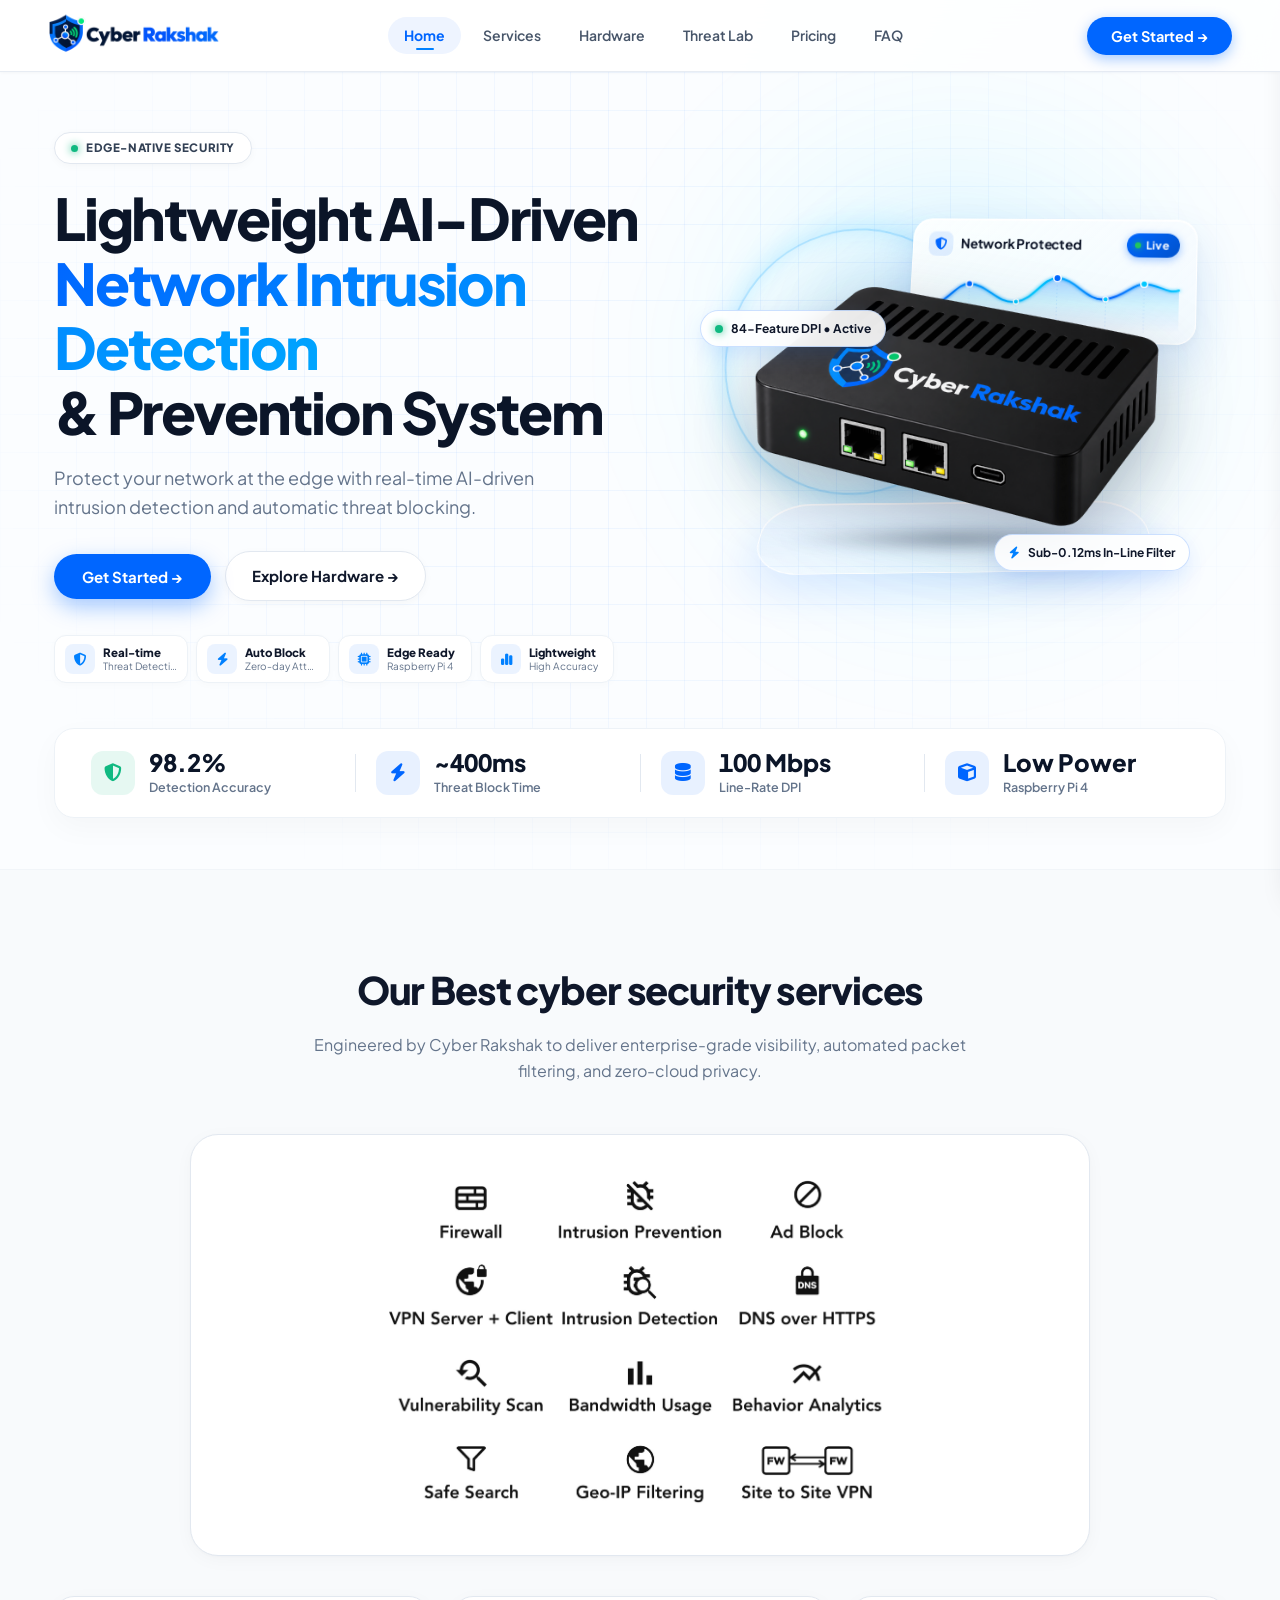
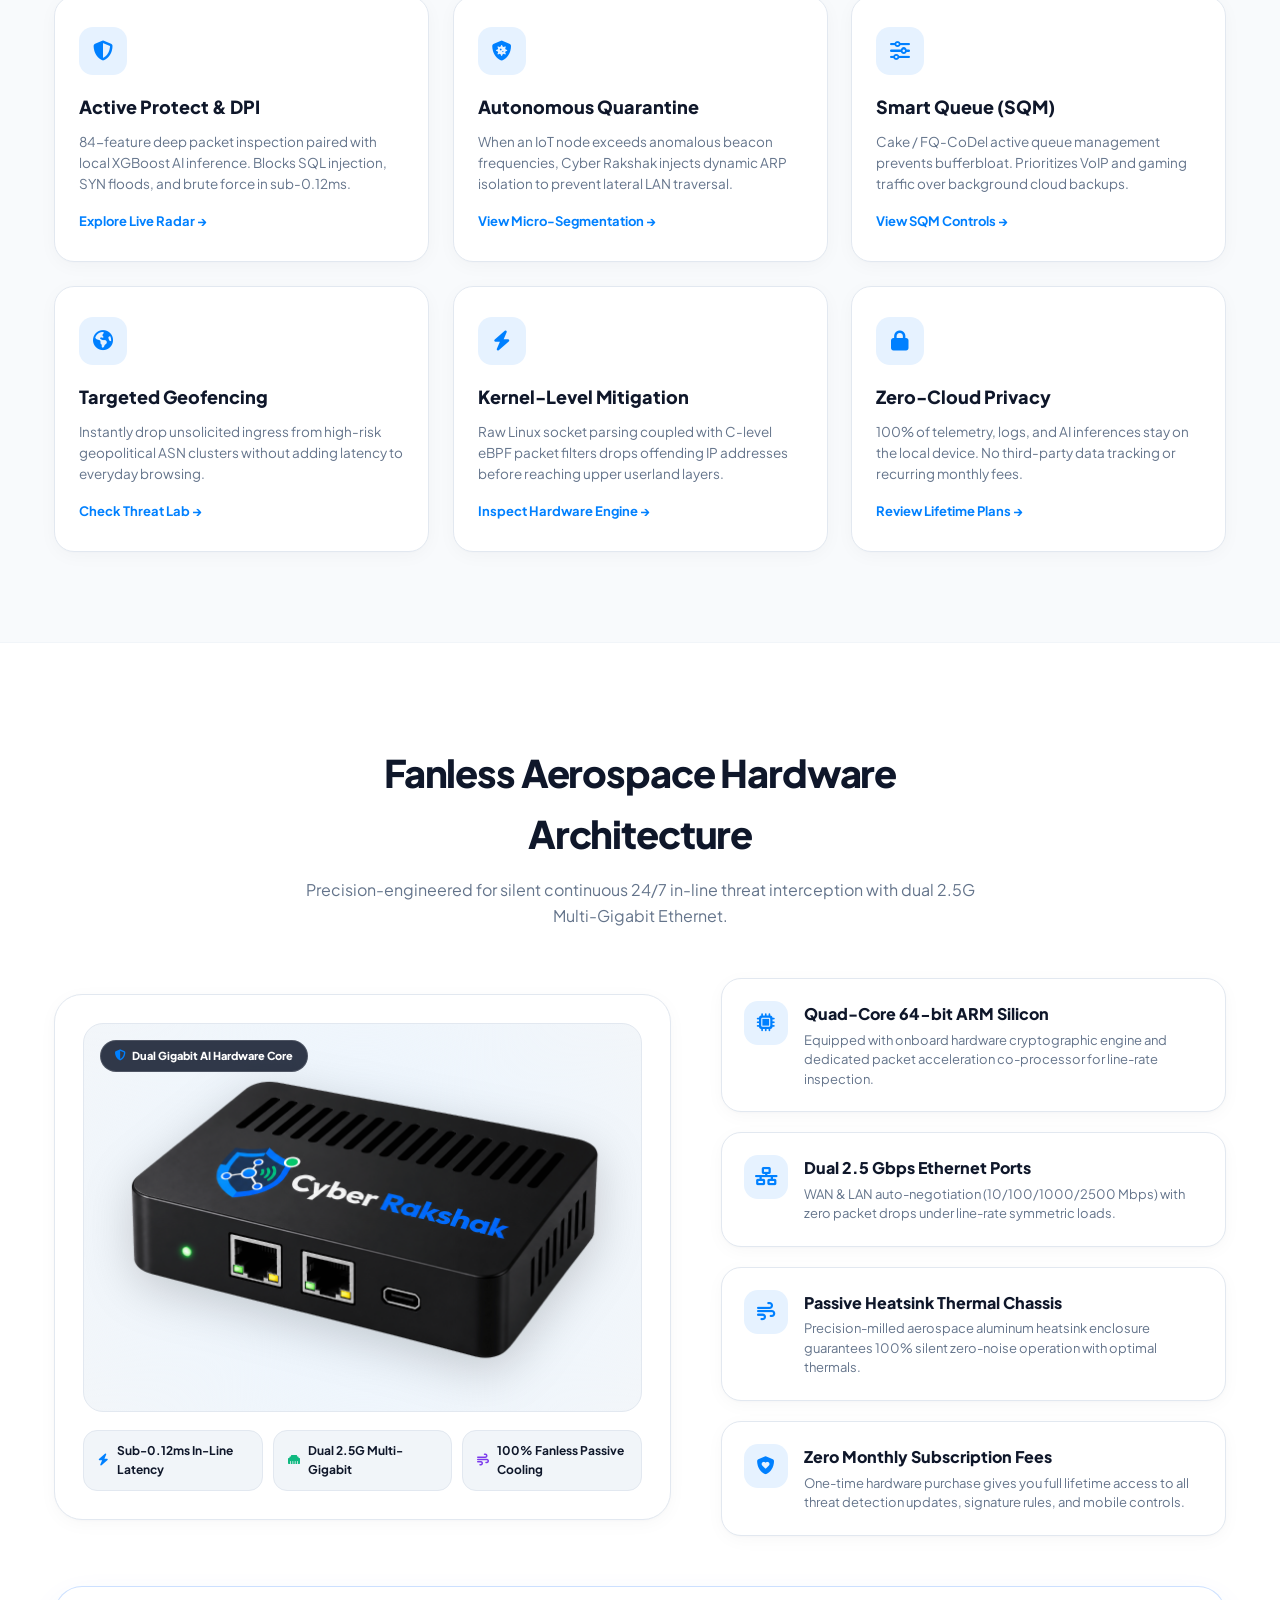
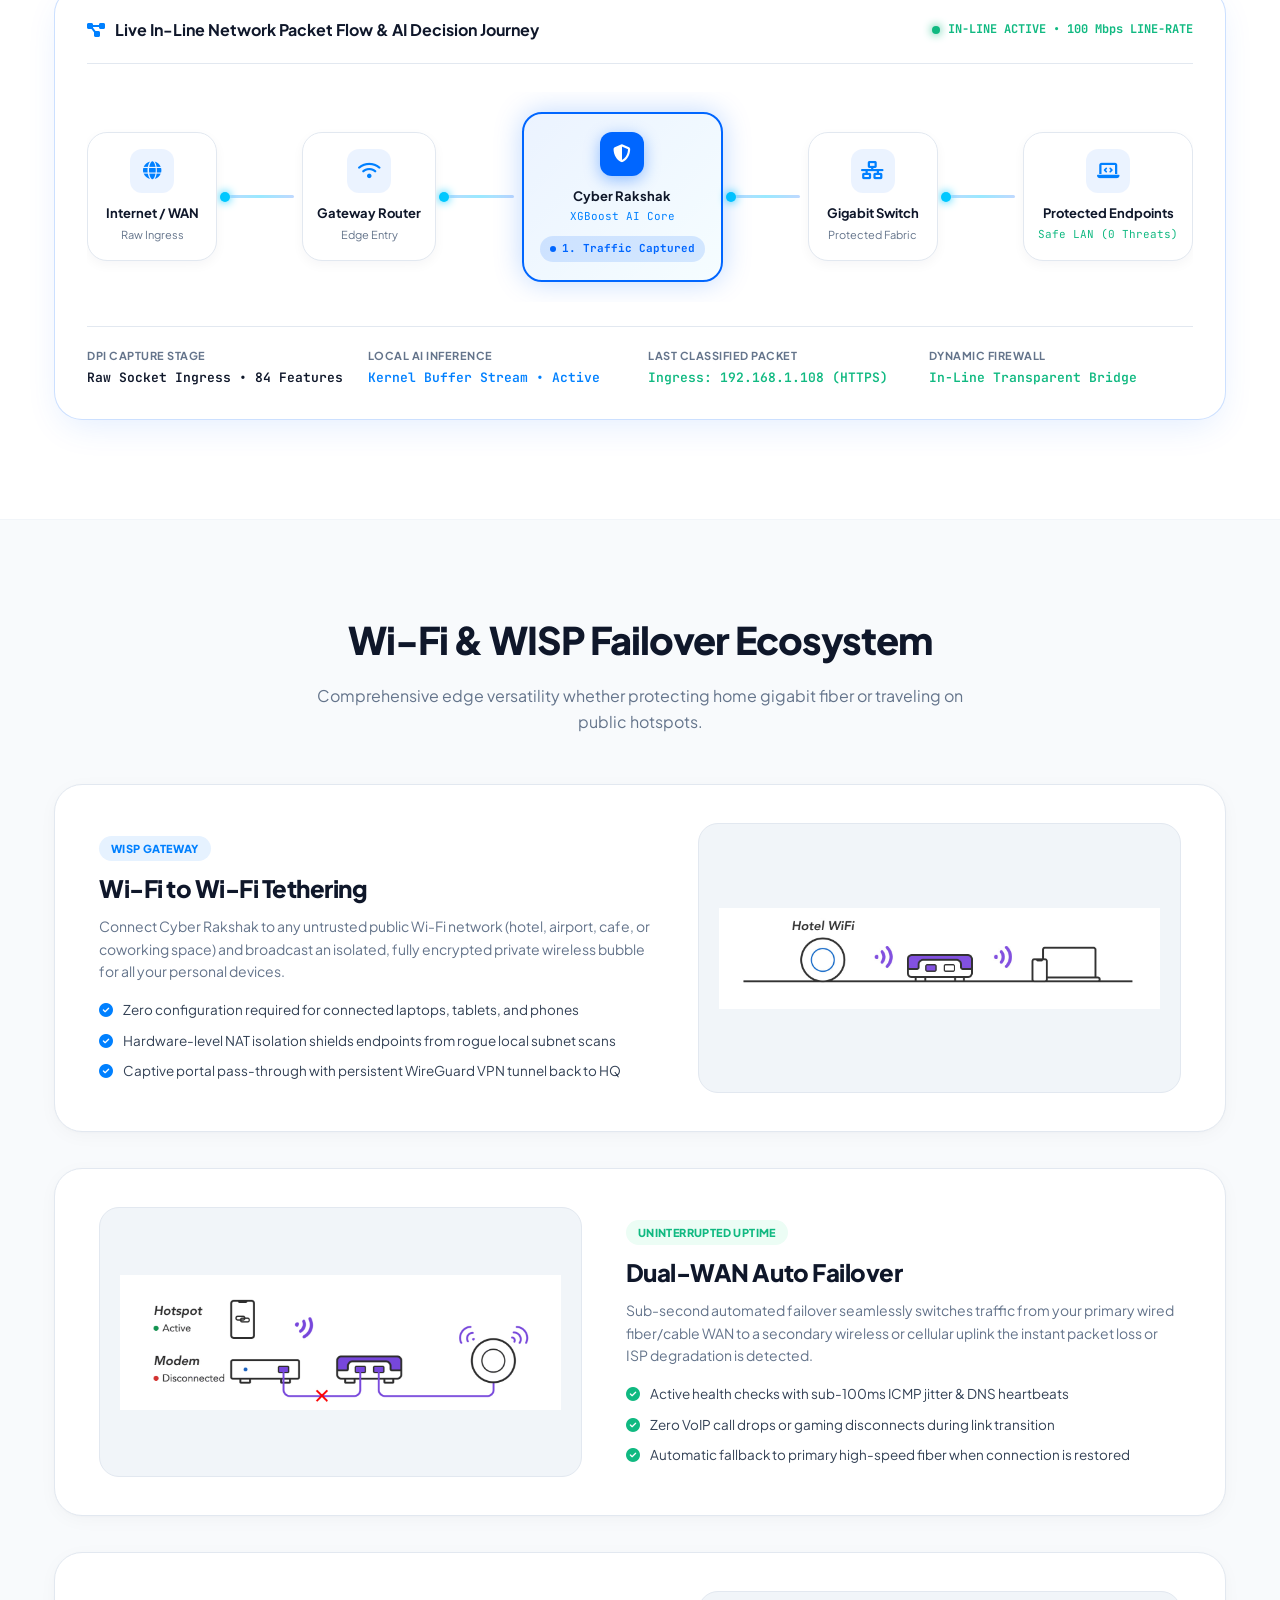
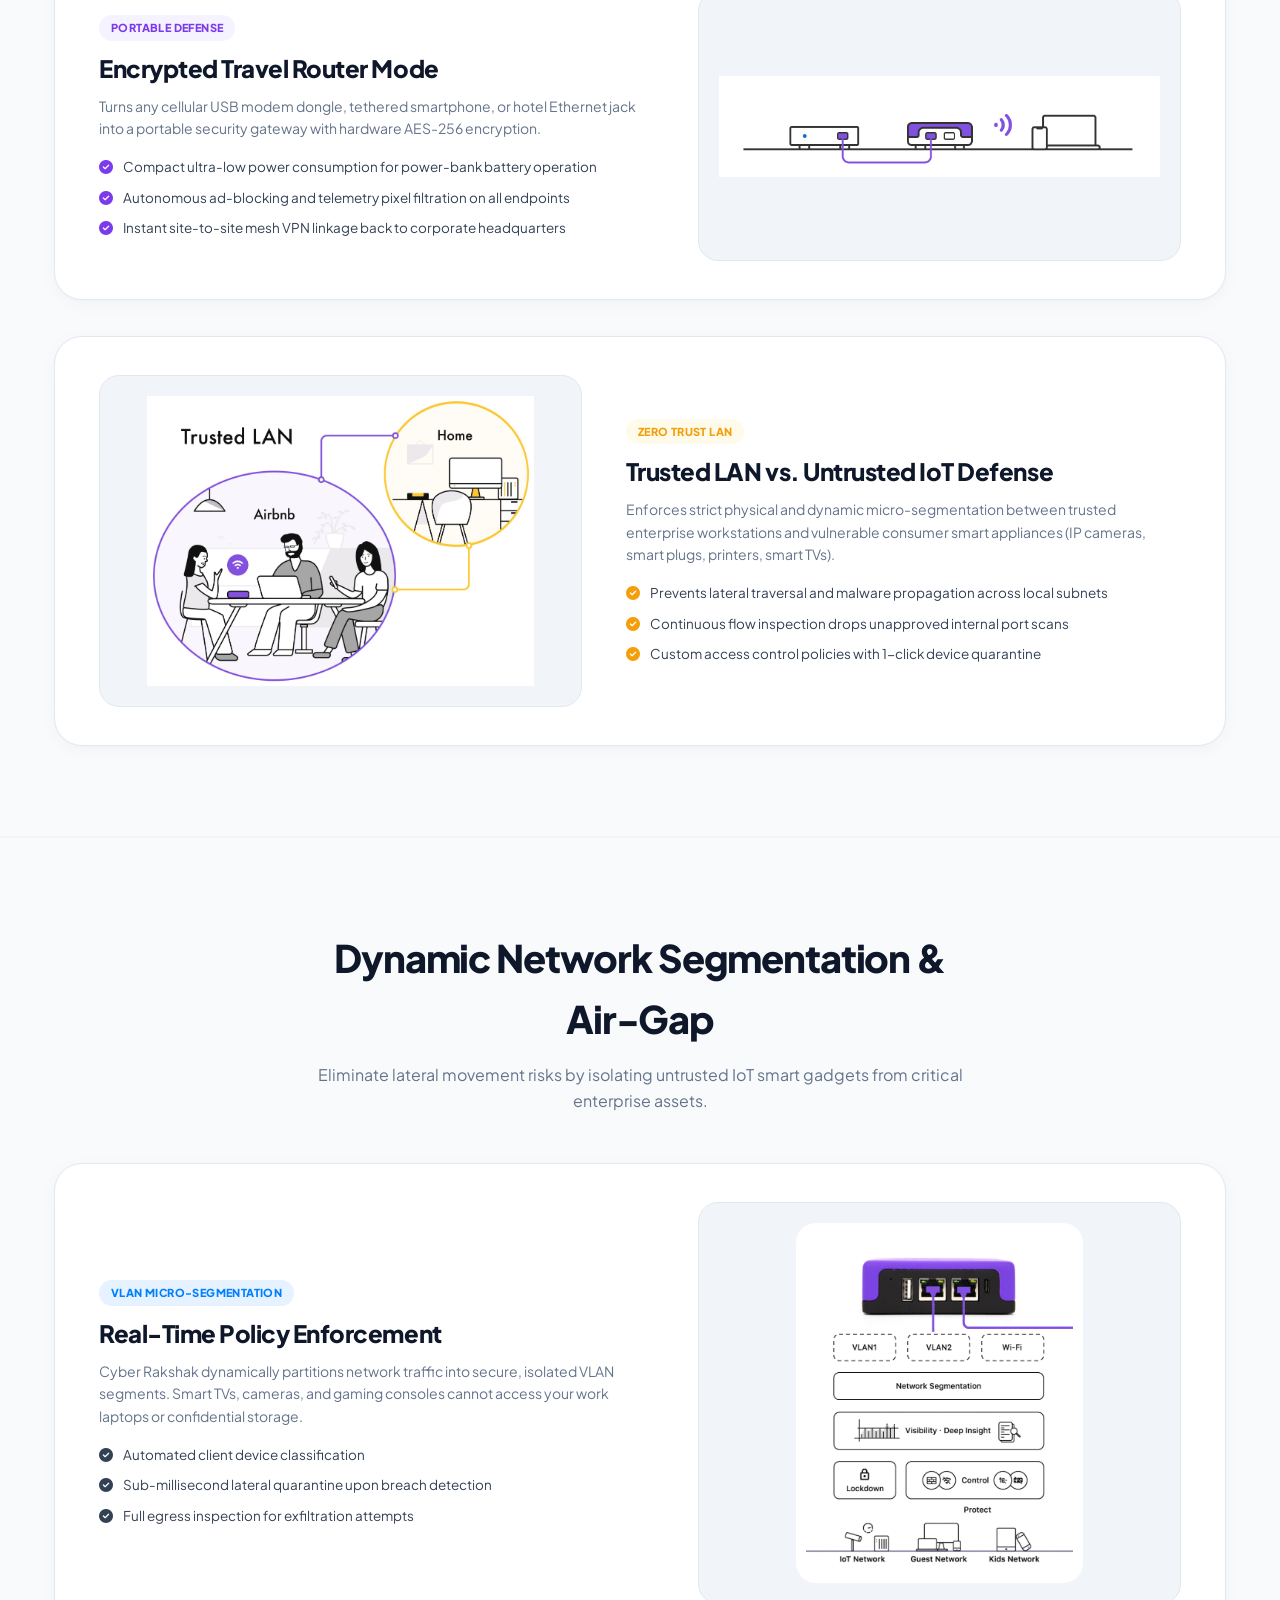
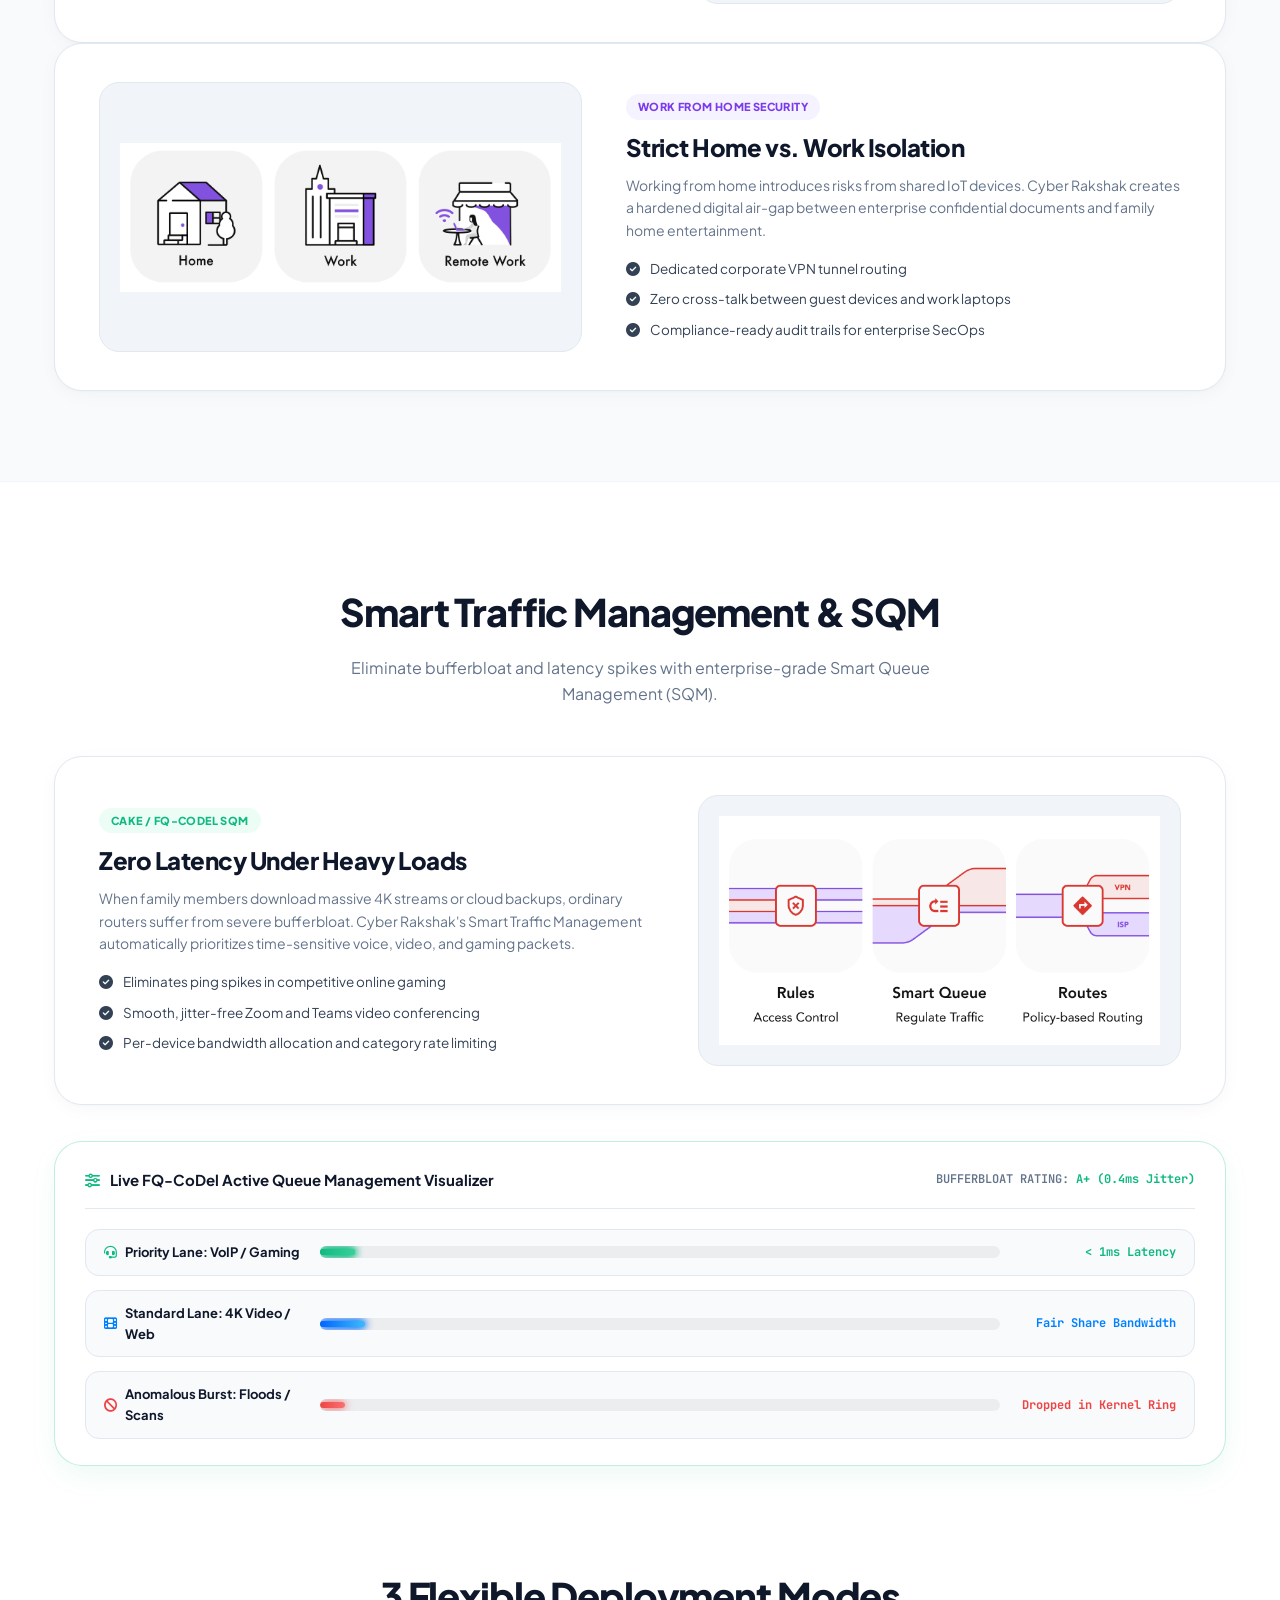
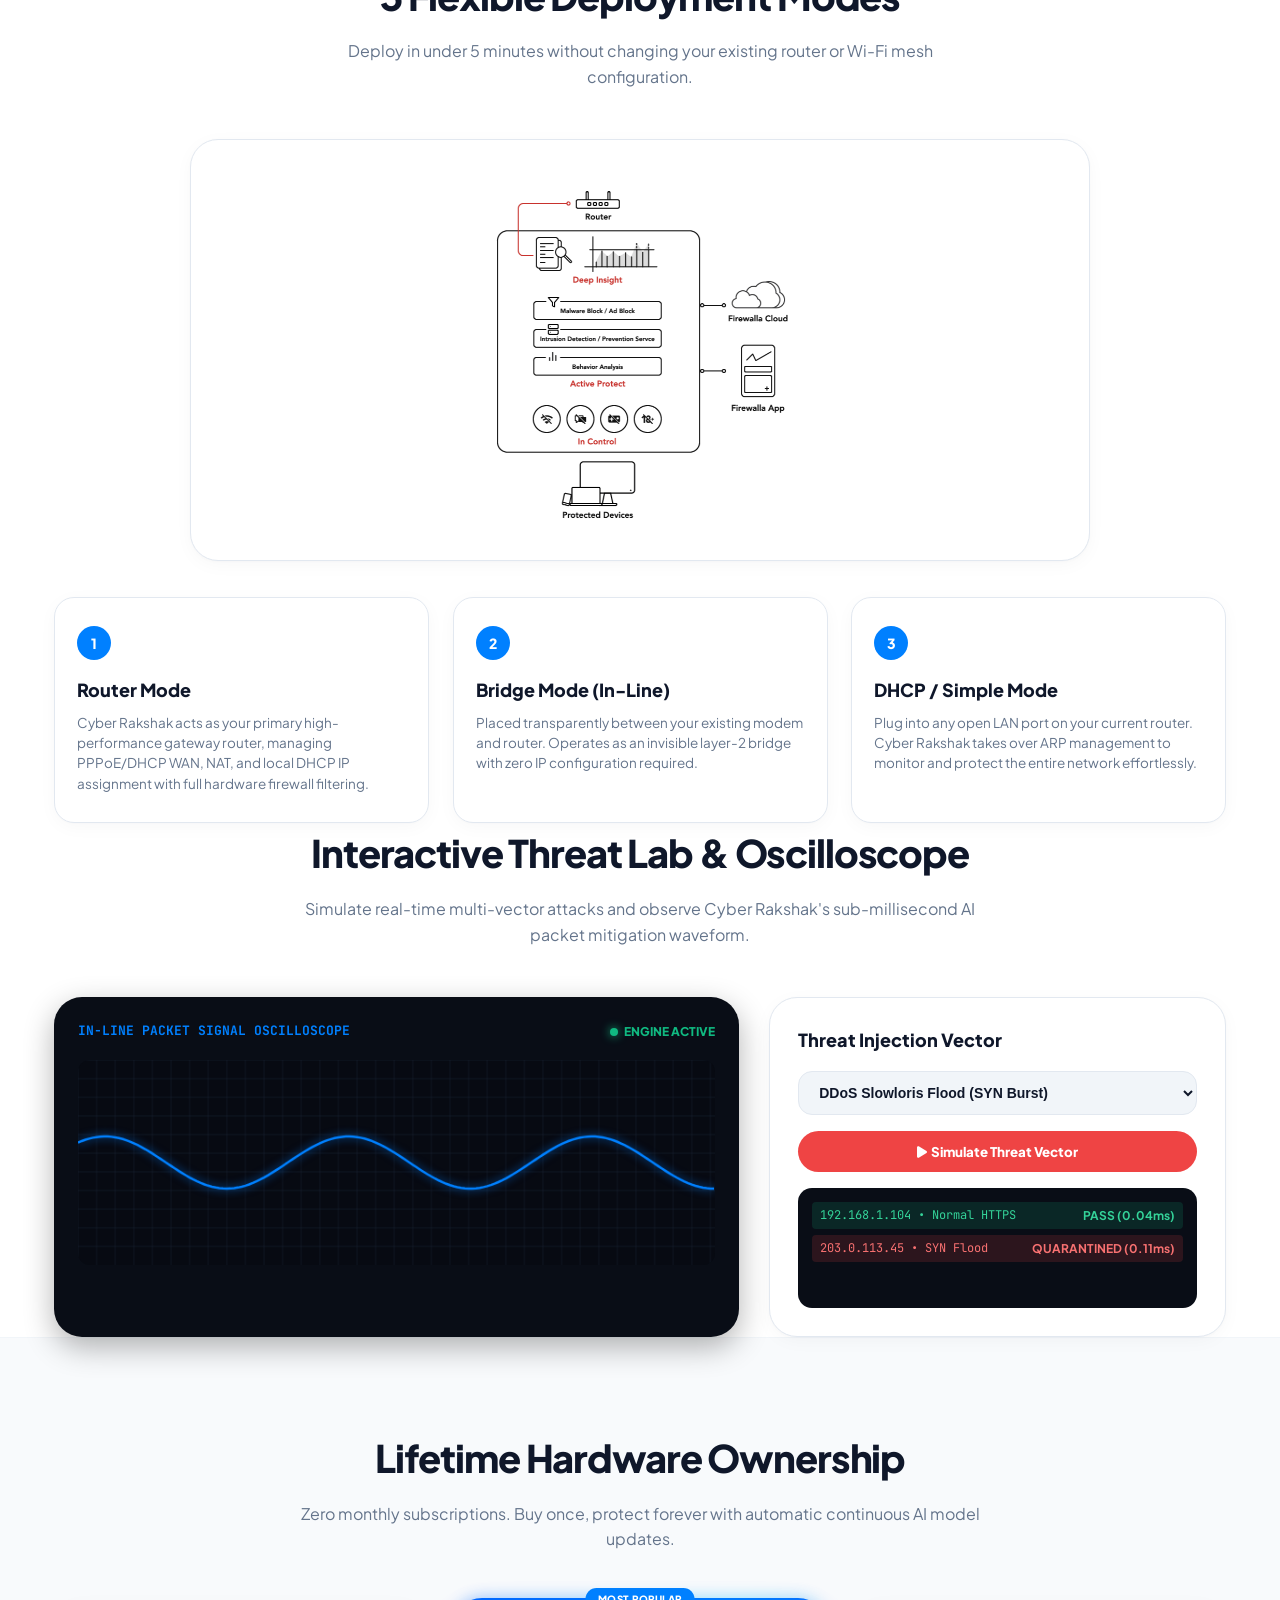
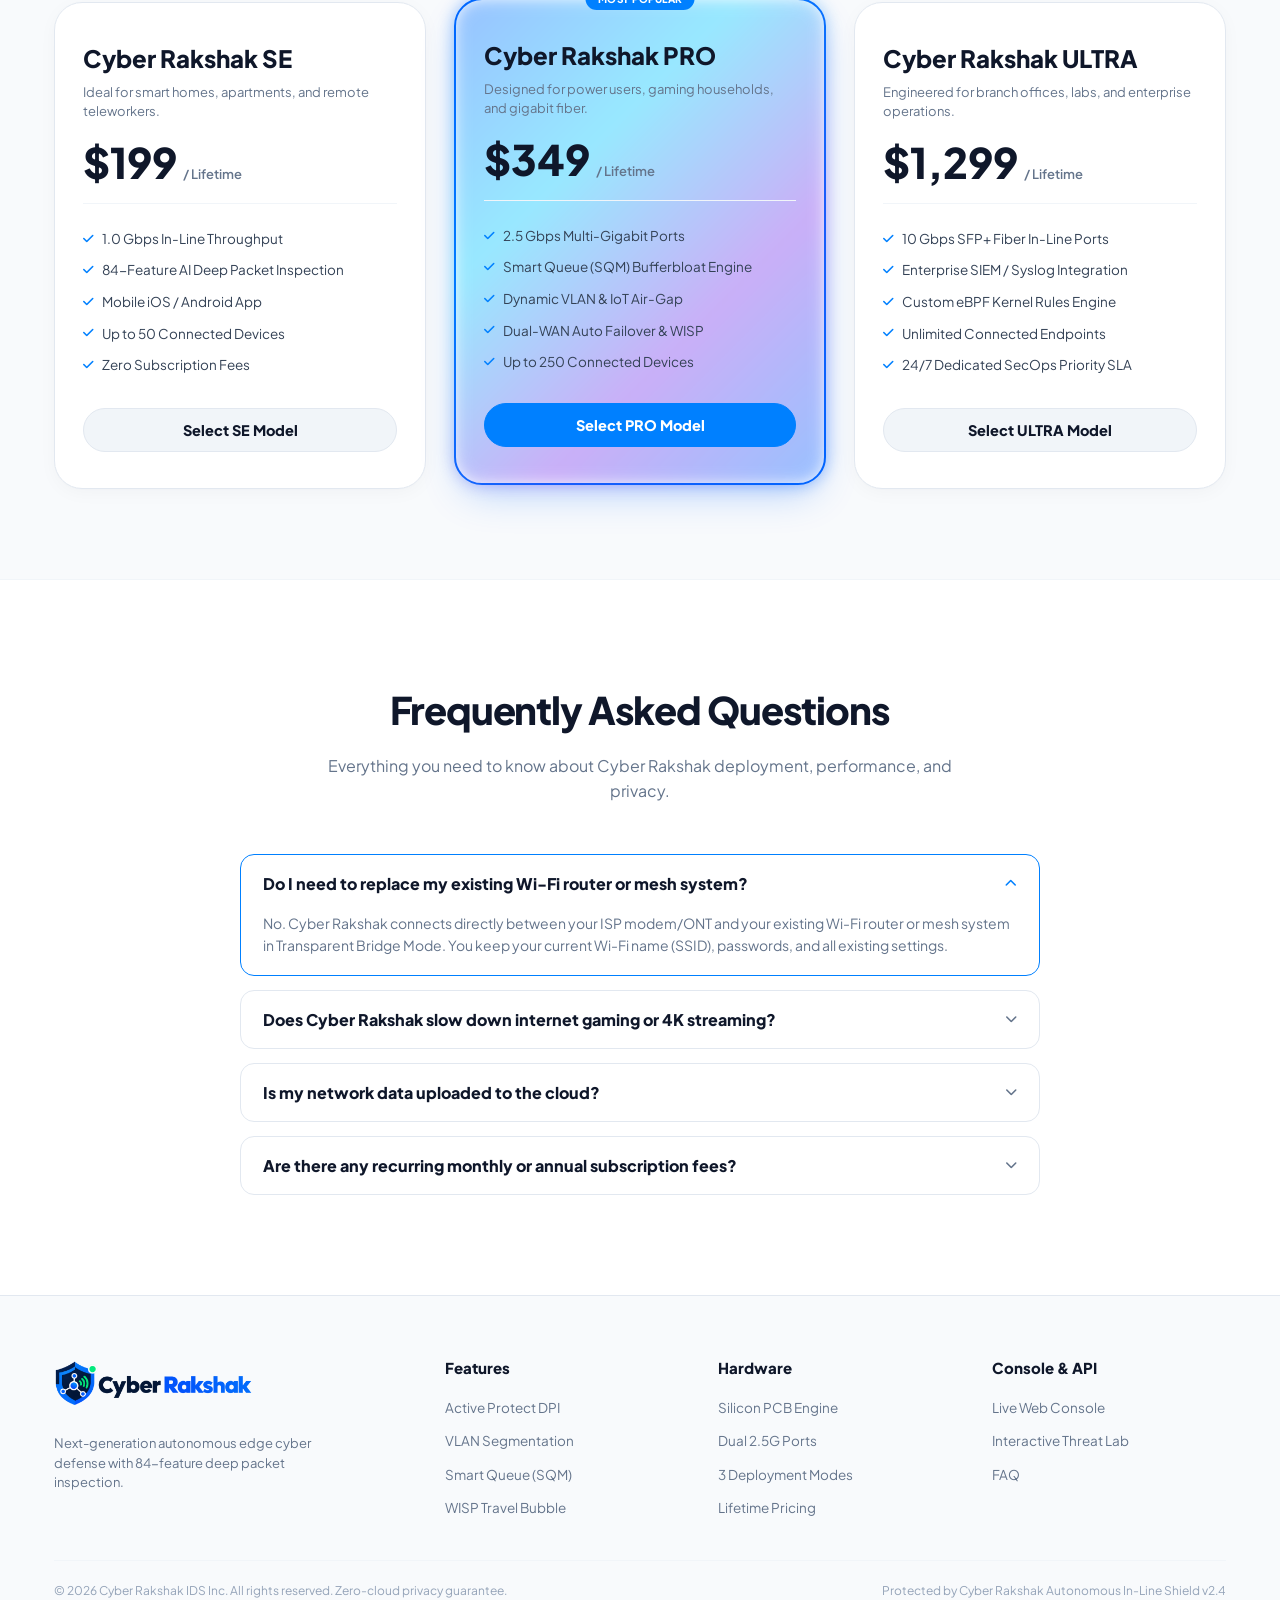
==== commit 437e117e: "remove(showcase): remove Dynamic Air-Gap Threat Isolation Simulation section" ====
--- a/showcase_website/index.html
+++ b/showcase_website/index.html
@@ -757,61 +757,7 @@
                 </div>
             </div>
 
-            <!-- Dynamic Air-Gap & VLAN Threat Containment Simulator -->
-            <div class="interactive-airgap-visualizer reveal-on-scroll">
-                <div class="airgap-header">
-                    <div class="airgap-title">
-                        <i class="fa-solid fa-shield-virus text-purple"></i>
-                        <span>Dynamic Air-Gap Threat Isolation Simulation</span>
-                    </div>
-                    <div class="airgap-status-badge font-mono">
-                        <span class="airgap-indicator-dot"></span>
-                        <span id="airgapStatusText">MICRO-SEGMENTATION ENFORCED</span>
-                    </div>
-                </div>
-
-                <div class="airgap-zones-grid">
-                    <!-- Zone 1: Trusted Enterprise LAN -->
-                    <div class="airgap-zone trusted-zone">
-                        <div class="zone-badge"><i class="fa-solid fa-lock text-green"></i> Trusted VLAN 10</div>
-                        <div class="zone-devices">
-                            <div class="zone-device-node"><i class="fa-solid fa-laptop-code"></i> <span>Work Laptop</span></div>
-                            <div class="zone-device-node"><i class="fa-solid fa-server"></i> <span>NAS Storage</span></div>
-                        </div>
-                        <div class="zone-label text-green">Zero-Trust Protected</div>
-                    </div>
-
-                    <!-- Cyber Rakshak Dynamic Air-Gap Firewall Barrier -->
-                    <div class="airgap-barrier-node">
-                        <div class="barrier-shield-core">
-                            <i class="fa-solid fa-shield-halved"></i>
-                        </div>
-                        <div class="barrier-beam" id="barrierBeam"></div>
-                        <div class="barrier-label">Dynamic Kernel Barrier</div>
-                        <div class="barrier-action" id="barrierAction">Pass-Through Filtering</div>
-                    </div>
-
-                    <!-- Zone 2: Untrusted IoT & Guest Subnet -->
-                    <div class="airgap-zone untrusted-zone">
-                        <div class="zone-badge"><i class="fa-solid fa-triangle-exclamation text-amber"></i> Untrusted VLAN 30</div>
-                        <div class="zone-devices">
-                            <div class="zone-device-node"><i class="fa-solid fa-video"></i> <span>IP Camera</span></div>
-                            <div class="zone-device-node threat-node" id="threatDeviceNode"><i class="fa-solid fa-microchip"></i> <span>Infected IoT Plug</span></div>
-                        </div>
-                        <div class="zone-label text-amber">Isolated Sandbox</div>
-                    </div>
-                </div>
-
-                <div class="airgap-sim-controls">
-                    <span class="font-mono text-muted" style="font-size: 13px;">Live Defense Cycle:</span>
-                    <button type="button" class="btn-sim-trigger" id="btnSimAirGap" onclick="triggerAirGapSim()">
-                        <i class="fa-solid fa-bolt"></i> Simulate Lateral Attack Attempt
-                    </button>
-                    <div class="airgap-sim-log font-mono" id="airgapSimLog">
-                        <span class="text-green">&bull; Status:</span> All IoT device telemetry contained within isolated VLAN segment.
-                    </div>
-                </div>
-            </div>
+
 
         </div>
     </section>
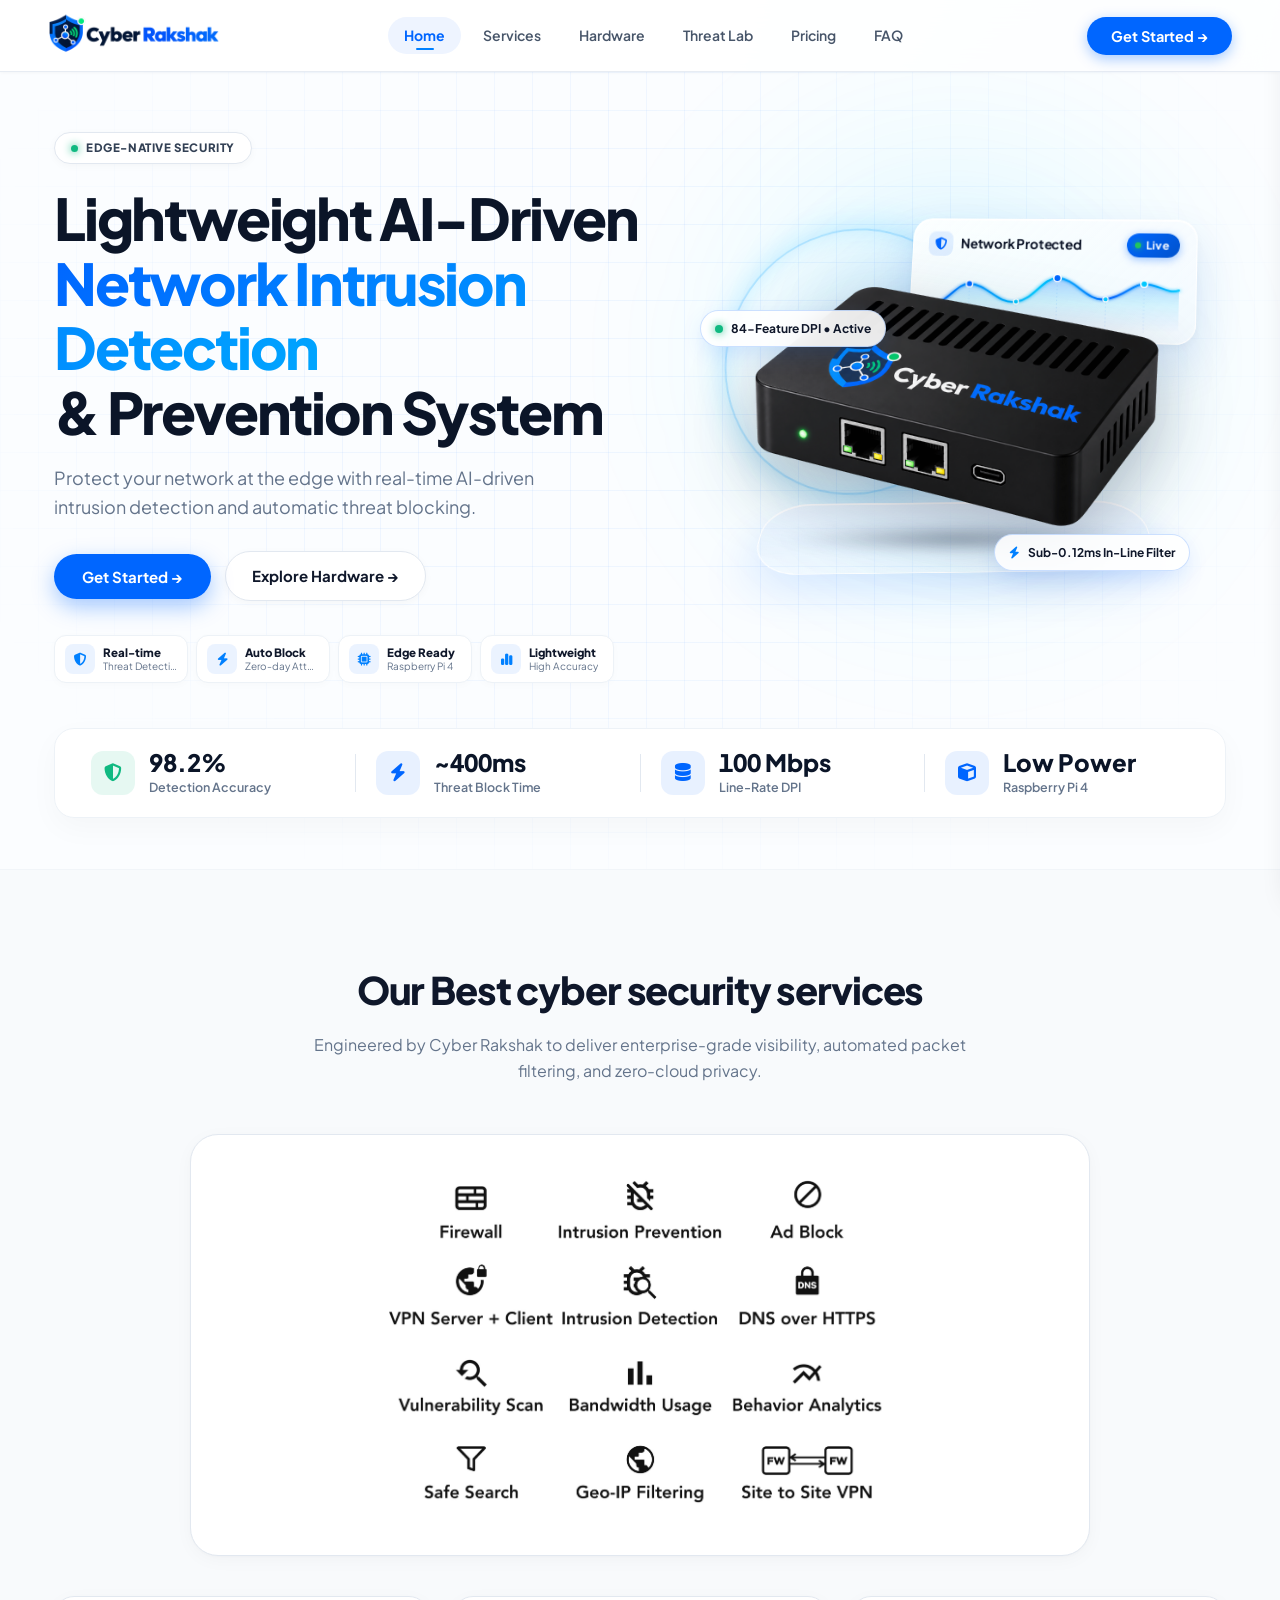
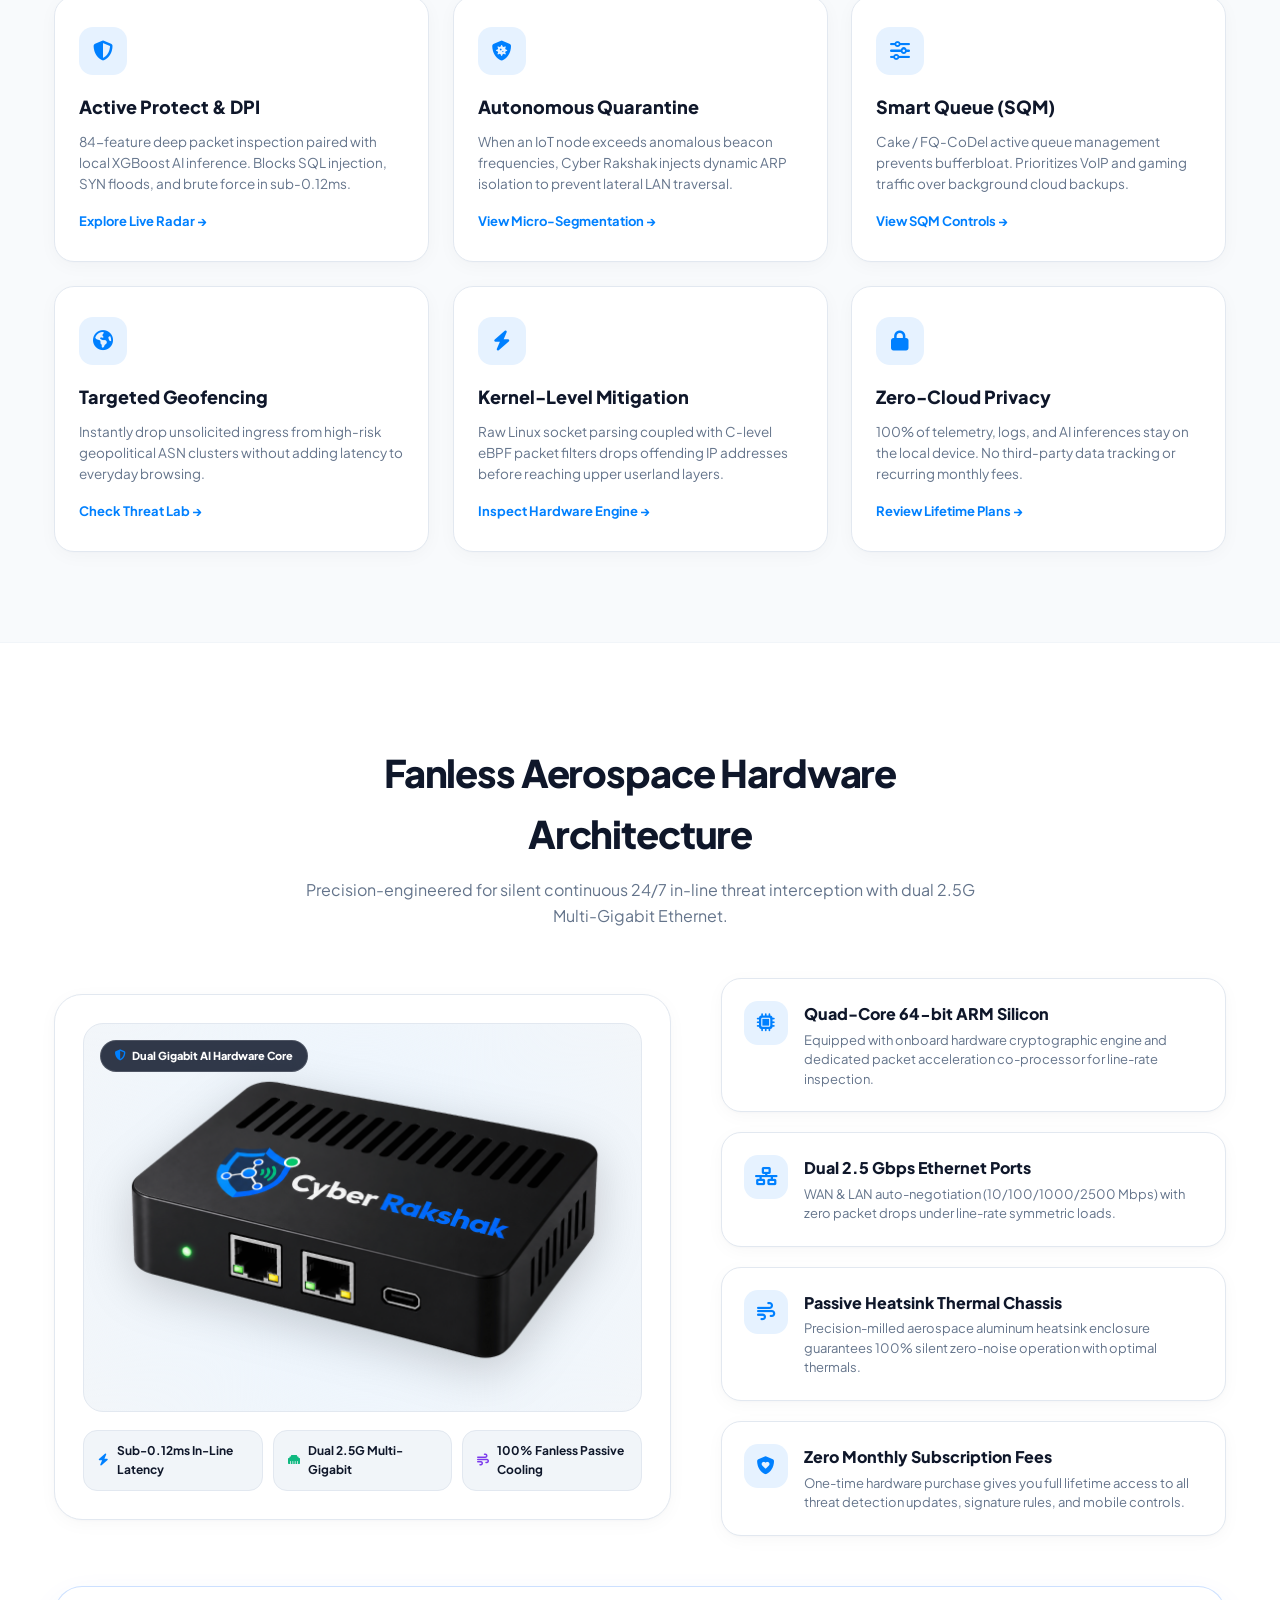
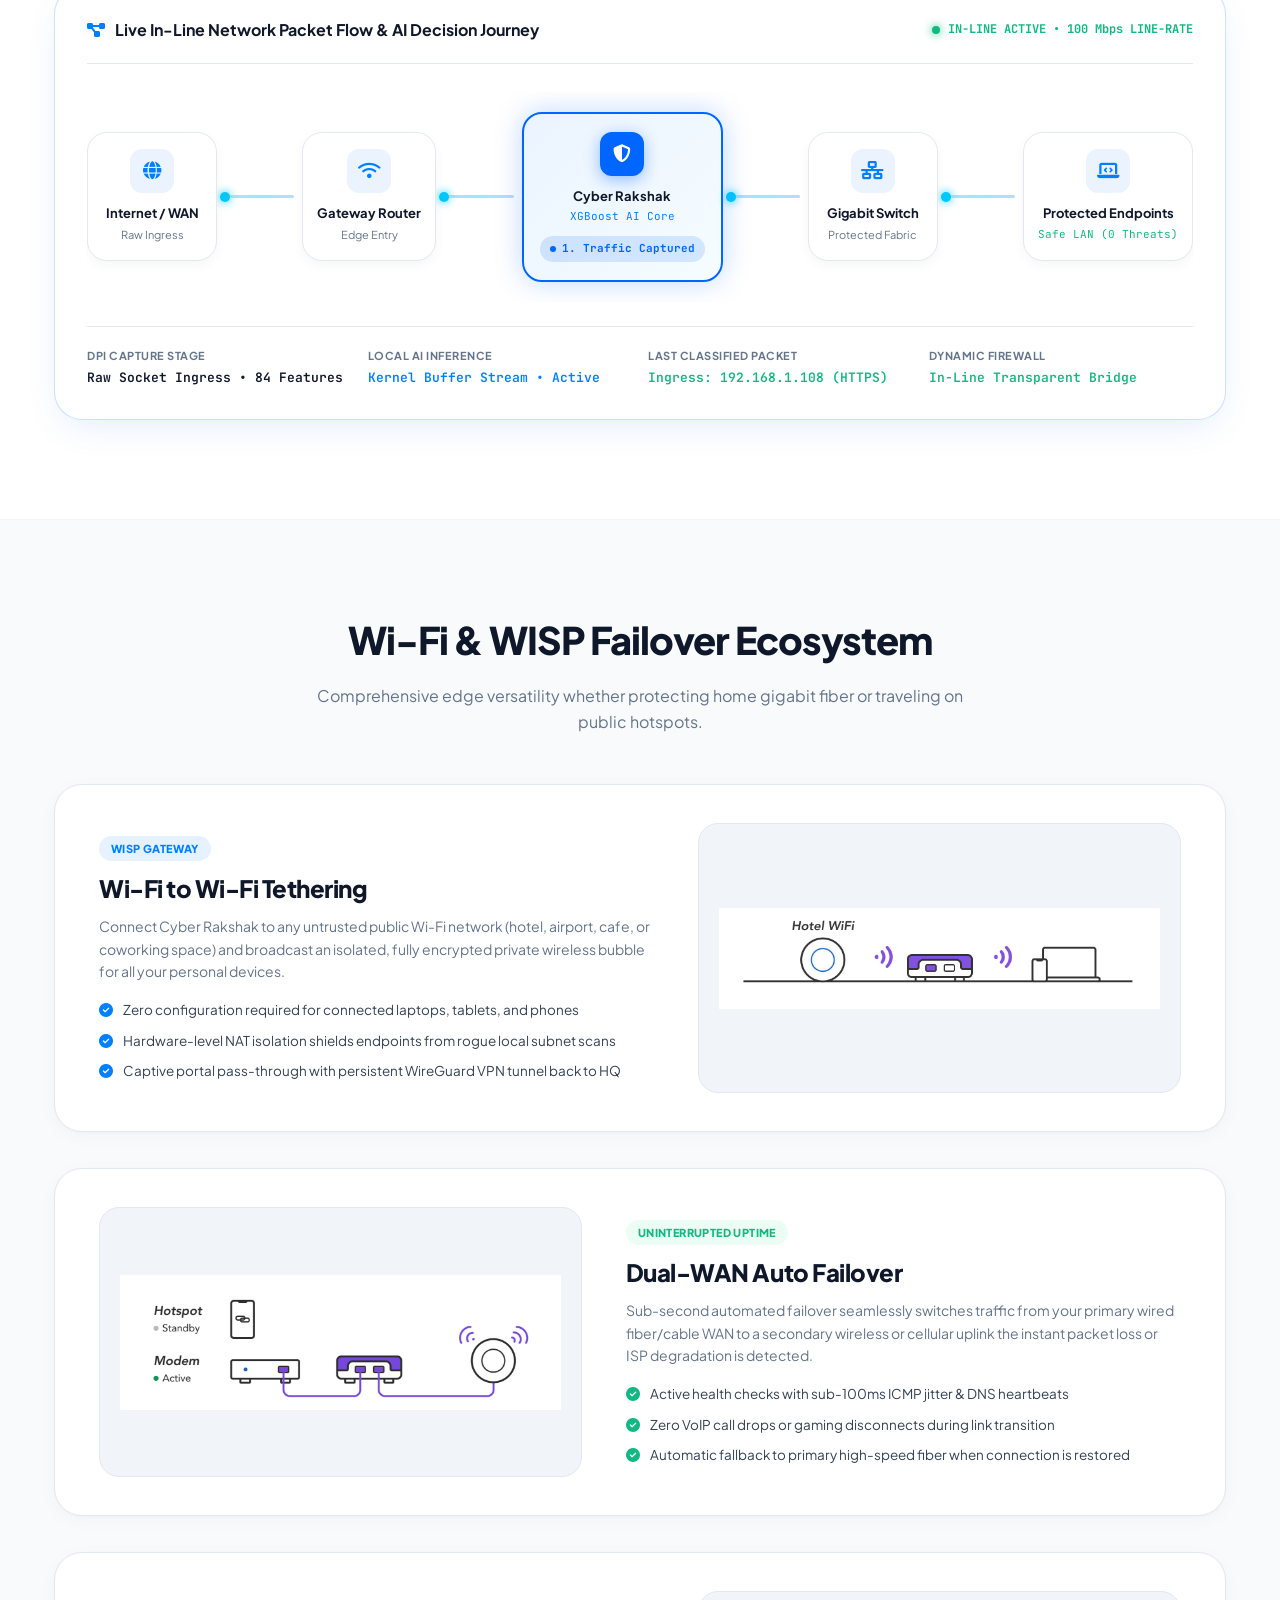
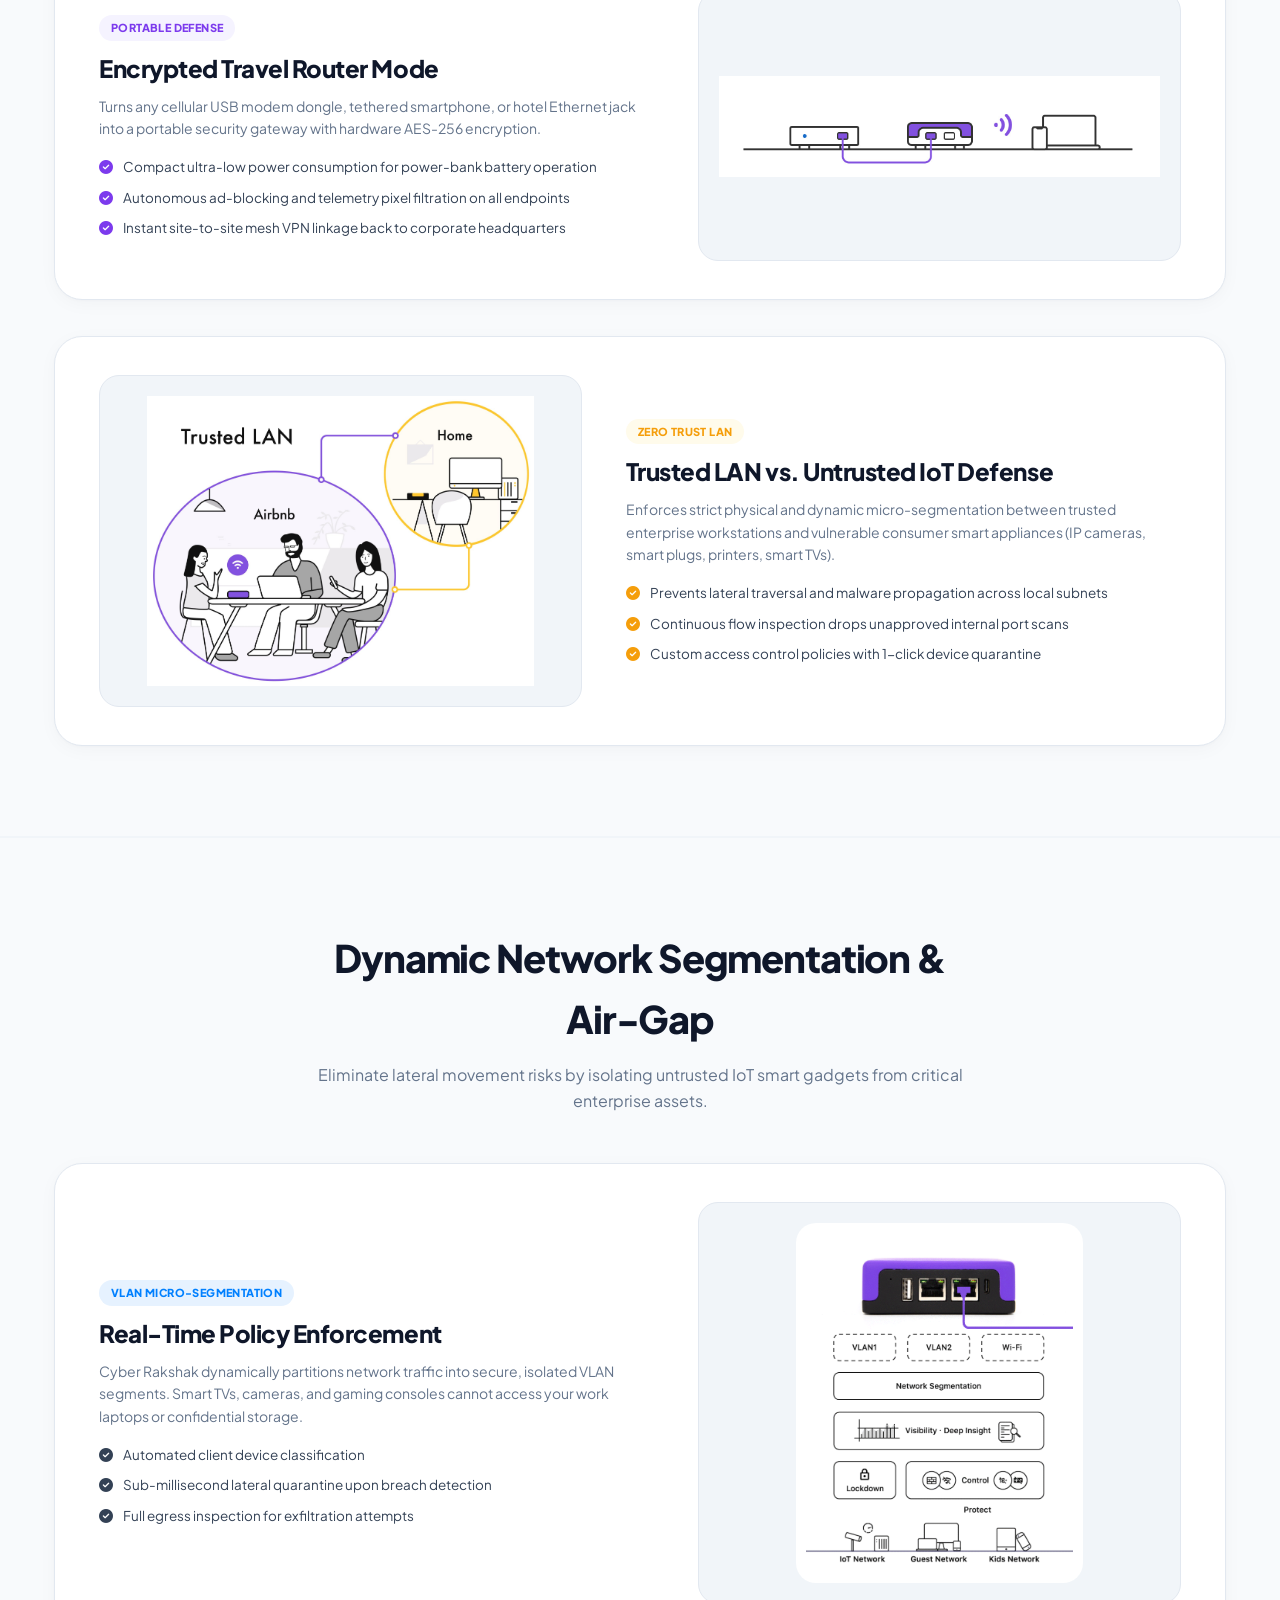
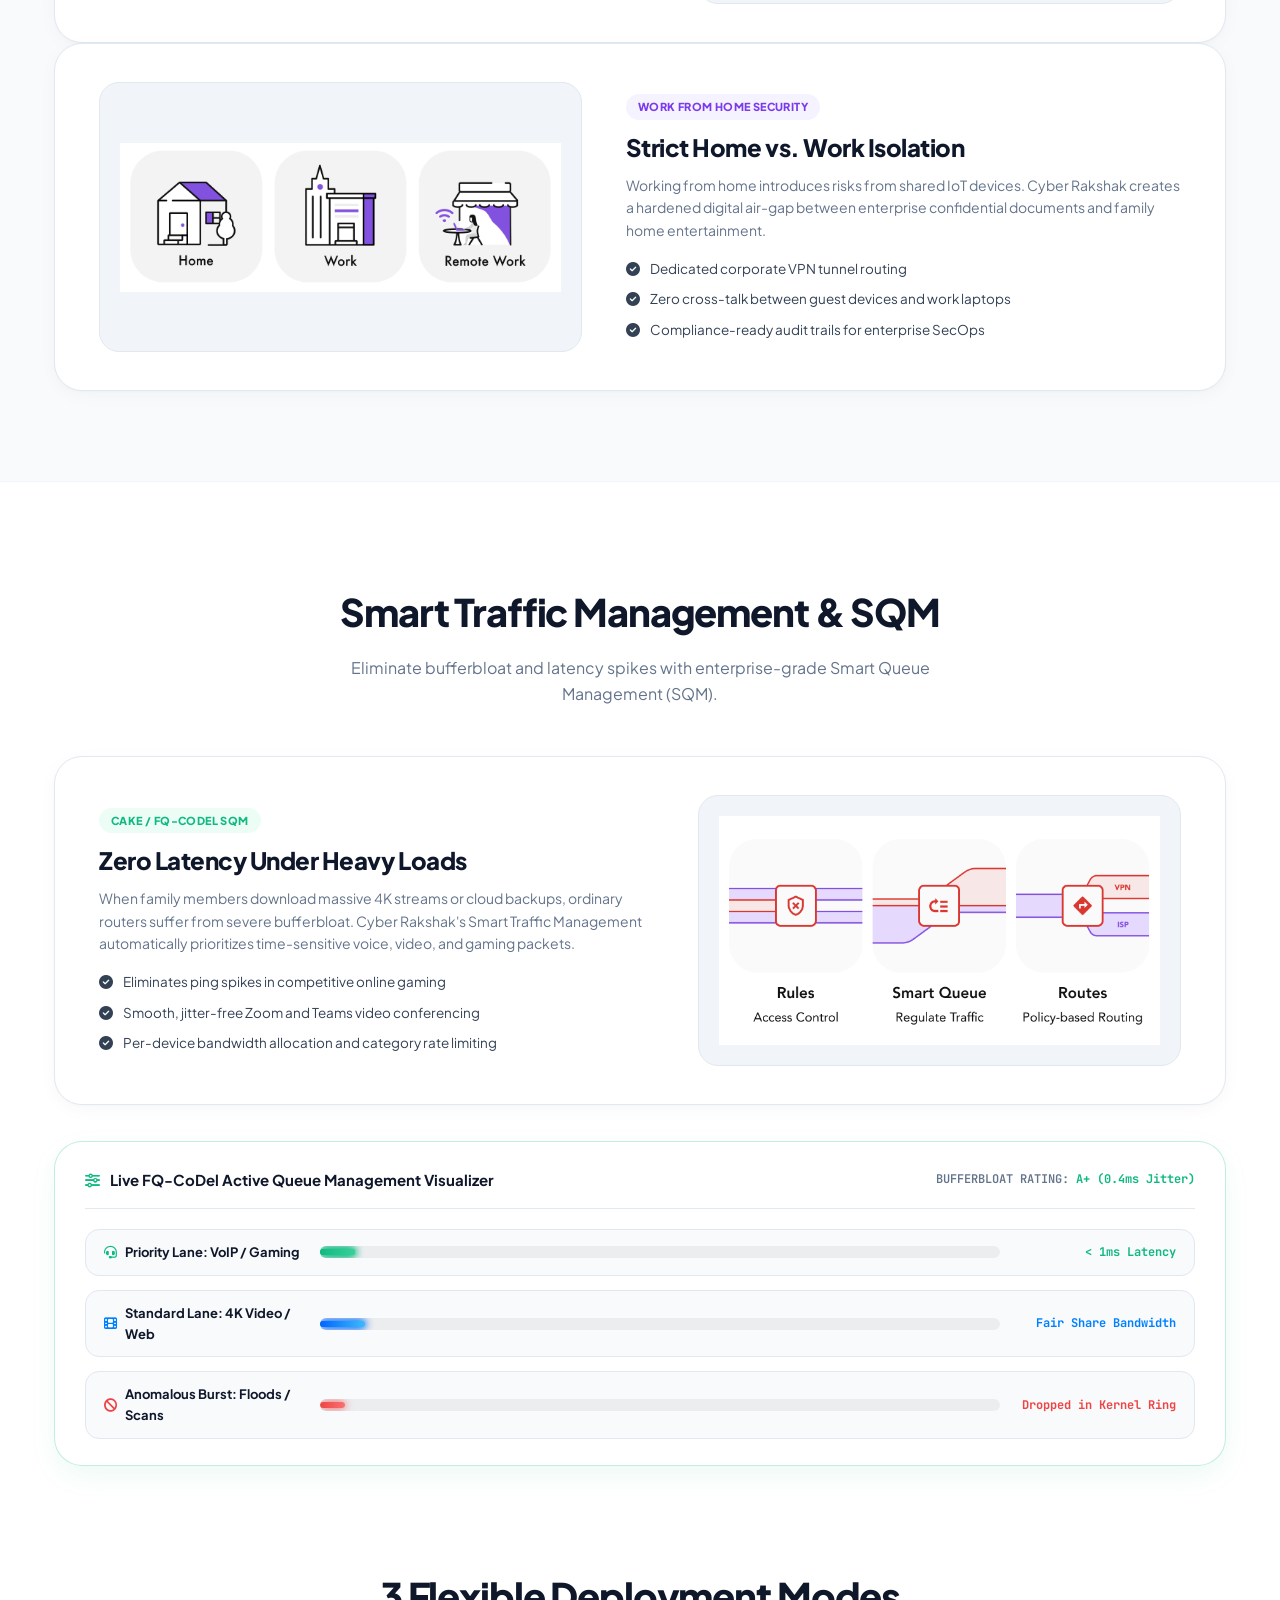
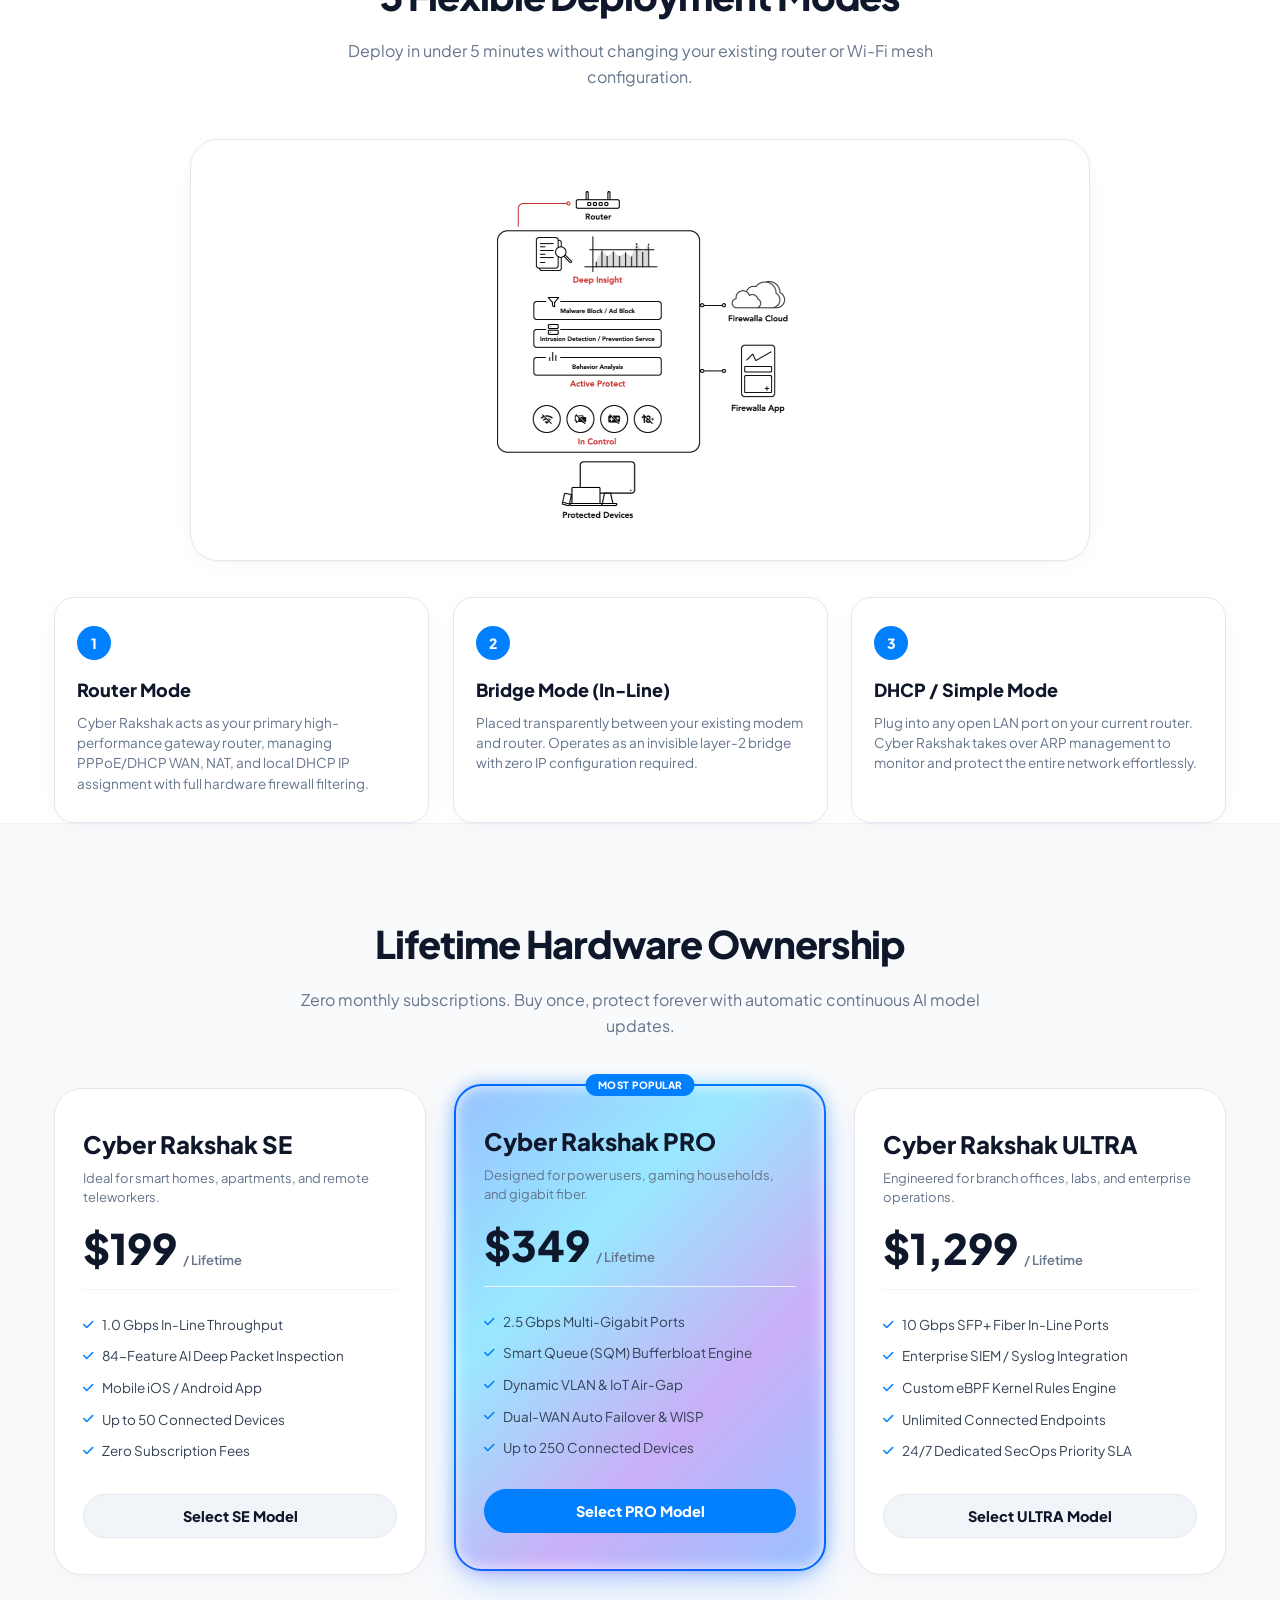
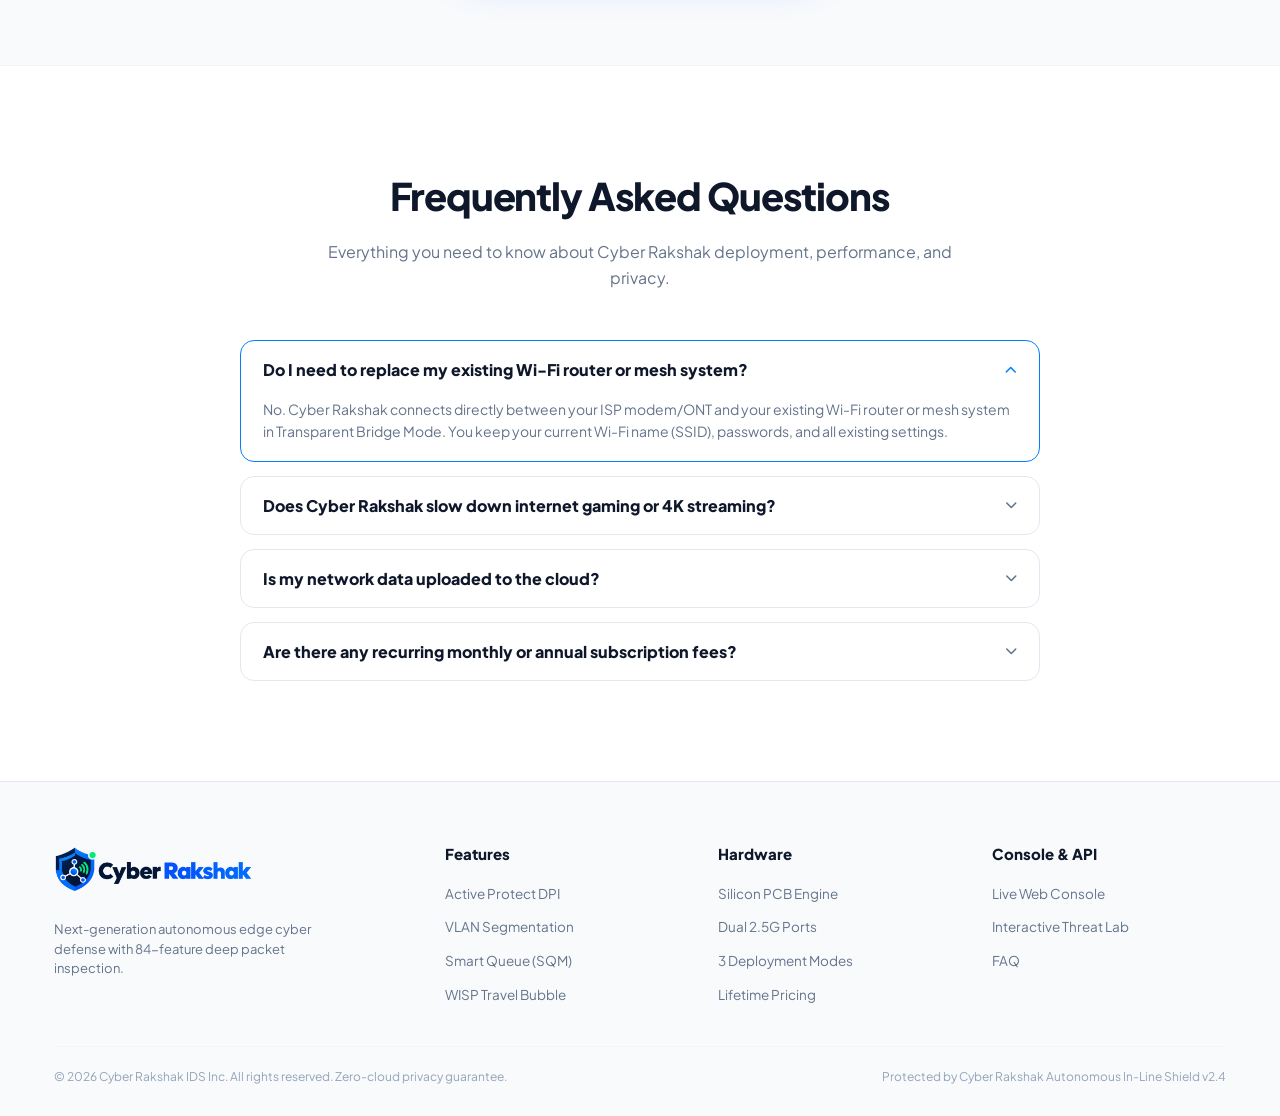
==== commit 75cb45d0: "remove(showcase): remove Interactive Threat Lab and Oscilloscope section" ====
--- a/showcase_website/index.html
+++ b/showcase_website/index.html
@@ -893,65 +893,7 @@
         </div>
     </section>
 
-    <!-- ========================================================
-         INTERACTIVE SIGNAL OSCILLOSCOPE & THREAT INJECTION LAB
-         ======================================================== -->
-    <section class="quad-grid-section" id="interactive-lab">
-        <div class="container">
-            
-            <div class="section-title-wrap">
-                <h2 class="section-title-clean">Interactive Threat Lab &amp; Oscilloscope</h2>
-                <p class="section-desc-clean">
-                    Simulate real-time multi-vector attacks and observe Cyber Rakshak's sub-millisecond AI packet mitigation waveform.
-                </p>
-            </div>
-
-            <div class="lab-split-grid">
-                
-                <!-- Canvas Waveform -->
-                <div class="lab-canvas-card">
-                    <div class="lab-canvas-head">
-                        <span class="font-mono text-blue" style="font-size: 13px; font-weight: 700;">IN-LINE PACKET SIGNAL OSCILLOSCOPE</span>
-                        <div class="canvas-status-badge">
-                            <span class="status-dot-emerald"></span>
-                            <span>ENGINE ACTIVE</span>
-                        </div>
-                    </div>
-                    <canvas id="shieldOscCanvas" width="550" height="220" style="width: 100%; border-radius: 12px; background: #070a12;"></canvas>
-                </div>
-
-                <!-- Controls -->
-                <div class="lab-controls-card">
-                    <h3 class="lab-control-title">Threat Injection Vector</h3>
-                    
-                    <select id="attackSelect" class="attack-select-clean">
-                        <option value="DDoS Slowloris Flood">DDoS Slowloris Flood (SYN Burst)</option>
-                        <option value="SSH Brute Force Attack">SSH Credential Brute Force</option>
-                        <option value="IoT Mirai C2 Beacon">IoT Mirai C2 Outbound Beacon</option>
-                        <option value="DNS Data Exfiltration Tunnel">DNS Tunnel Data Exfiltration</option>
-                        <option value="Normal Clean Stream">Normal Web Traffic Stream (Baseline)</option>
-                    </select>
-
-                    <button class="btn-trigger-attack" onclick="injectThreatVector()">
-                        <i class="fa-solid fa-play"></i> &nbsp;Simulate Threat Vector
-                    </button>
-
-                    <div class="attack-live-feed" id="attackFeed">
-                        <div class="feed-entry clean">
-                            <span class="font-mono">192.168.1.104 &bull; Normal HTTPS</span>
-                            <strong>PASS (0.04ms)</strong>
-                        </div>
-                        <div class="feed-entry blocked">
-                            <span class="font-mono">203.0.113.45 &bull; SYN Flood</span>
-                            <strong>QUARANTINED (0.11ms)</strong>
-                        </div>
-                    </div>
-                </div>
-
-            </div>
-
-        </div>
-    </section>
+
 
     <!-- ========================================================
          LIFETIME PRICING TIERS (ZERO MONTHLY SUBSCRIPTION)
@@ -1193,83 +1135,7 @@
         if (!isActive) item.classList.add('active');
     }
 
-    // Oscilloscope Canvas Lab
-    const canvas = document.getElementById('shieldOscCanvas');
-    if (canvas) {
-        const ctx = canvas.getContext('2d');
-        let width = canvas.width = canvas.parentElement.clientWidth || 550;
-        let height = canvas.height = 220;
-        let offset = 0;
-        let disrupted = false;
-
-        window.addEventListener('resize', () => {
-            width = canvas.width = canvas.parentElement.clientWidth || 550;
-            height = canvas.height = 220;
-        });
-
-        function draw() {
-            ctx.fillStyle = '#070a12';
-            ctx.fillRect(0, 0, width, height);
-
-            // Grid Lines
-            ctx.strokeStyle = 'rgba(30, 41, 59, 0.4)';
-            ctx.lineWidth = 1;
-            const step = 20;
-            for (let x = 0; x < width; x += step) {
-                ctx.beginPath();
-                ctx.moveTo(x, 0);
-                ctx.lineTo(x, height);
-                ctx.stroke();
-            }
-            for (let y = 0; y < height; y += step) {
-                ctx.beginPath();
-                ctx.moveTo(0, y);
-                ctx.lineTo(width, y);
-                ctx.stroke();
-            }
-
-            // Primary Blue Signal Wave
-            ctx.strokeStyle = disrupted ? '#ef4444' : '#0080ff';
-            ctx.lineWidth = 2.5;
-            ctx.beginPath();
-            for (let x = 0; x < width; x += 4) {
-                const amp = disrupted ? 45 + Math.sin(x * 0.1) * 15 : 28;
-                const freq = disrupted ? 0.04 : 0.025;
-                const y = height / 2 + Math.sin((x + offset) * freq) * amp;
-                if (x === 0) ctx.moveTo(x, y);
-                else ctx.lineTo(x, y);
-            }
-            ctx.stroke();
-
-            offset += disrupted ? 5 : 2;
-            requestAnimationFrame(draw);
-        }
-
-        draw();
-
-        window.injectThreatVector = function() {
-            const sel = document.getElementById('attackSelect');
-            const val = sel ? sel.value : 'DDoS Slowloris Flood';
-            const feed = document.getElementById('attackFeed');
-
-            disrupted = true;
-            setTimeout(() => { disrupted = false; }, 1500);
-
-            const isClean = val.includes('Clean');
-            const randomIp = '198.51.100.' + Math.floor(Math.random() * 200 + 10);
-            const row = document.createElement('div');
-            row.className = 'feed-entry ' + (isClean ? 'clean' : 'blocked');
-            row.innerHTML = `
-                <span class="font-mono">${randomIp} &bull; ${val}</span>
-                <strong>${isClean ? 'CLEAN (0.04ms)' : 'QUARANTINED (0.11ms)'}</strong>
-            `;
-
-            if (feed) {
-                feed.insertBefore(row, feed.firstChild);
-                if (feed.children.length > 5) feed.removeChild(feed.lastChild);
-            }
-        };
-    }
+
 
     // ========================================================
     // GOOGLE OAUTH 2.0 IDENTITY CONTROLLER & GIS INTEGRATION
